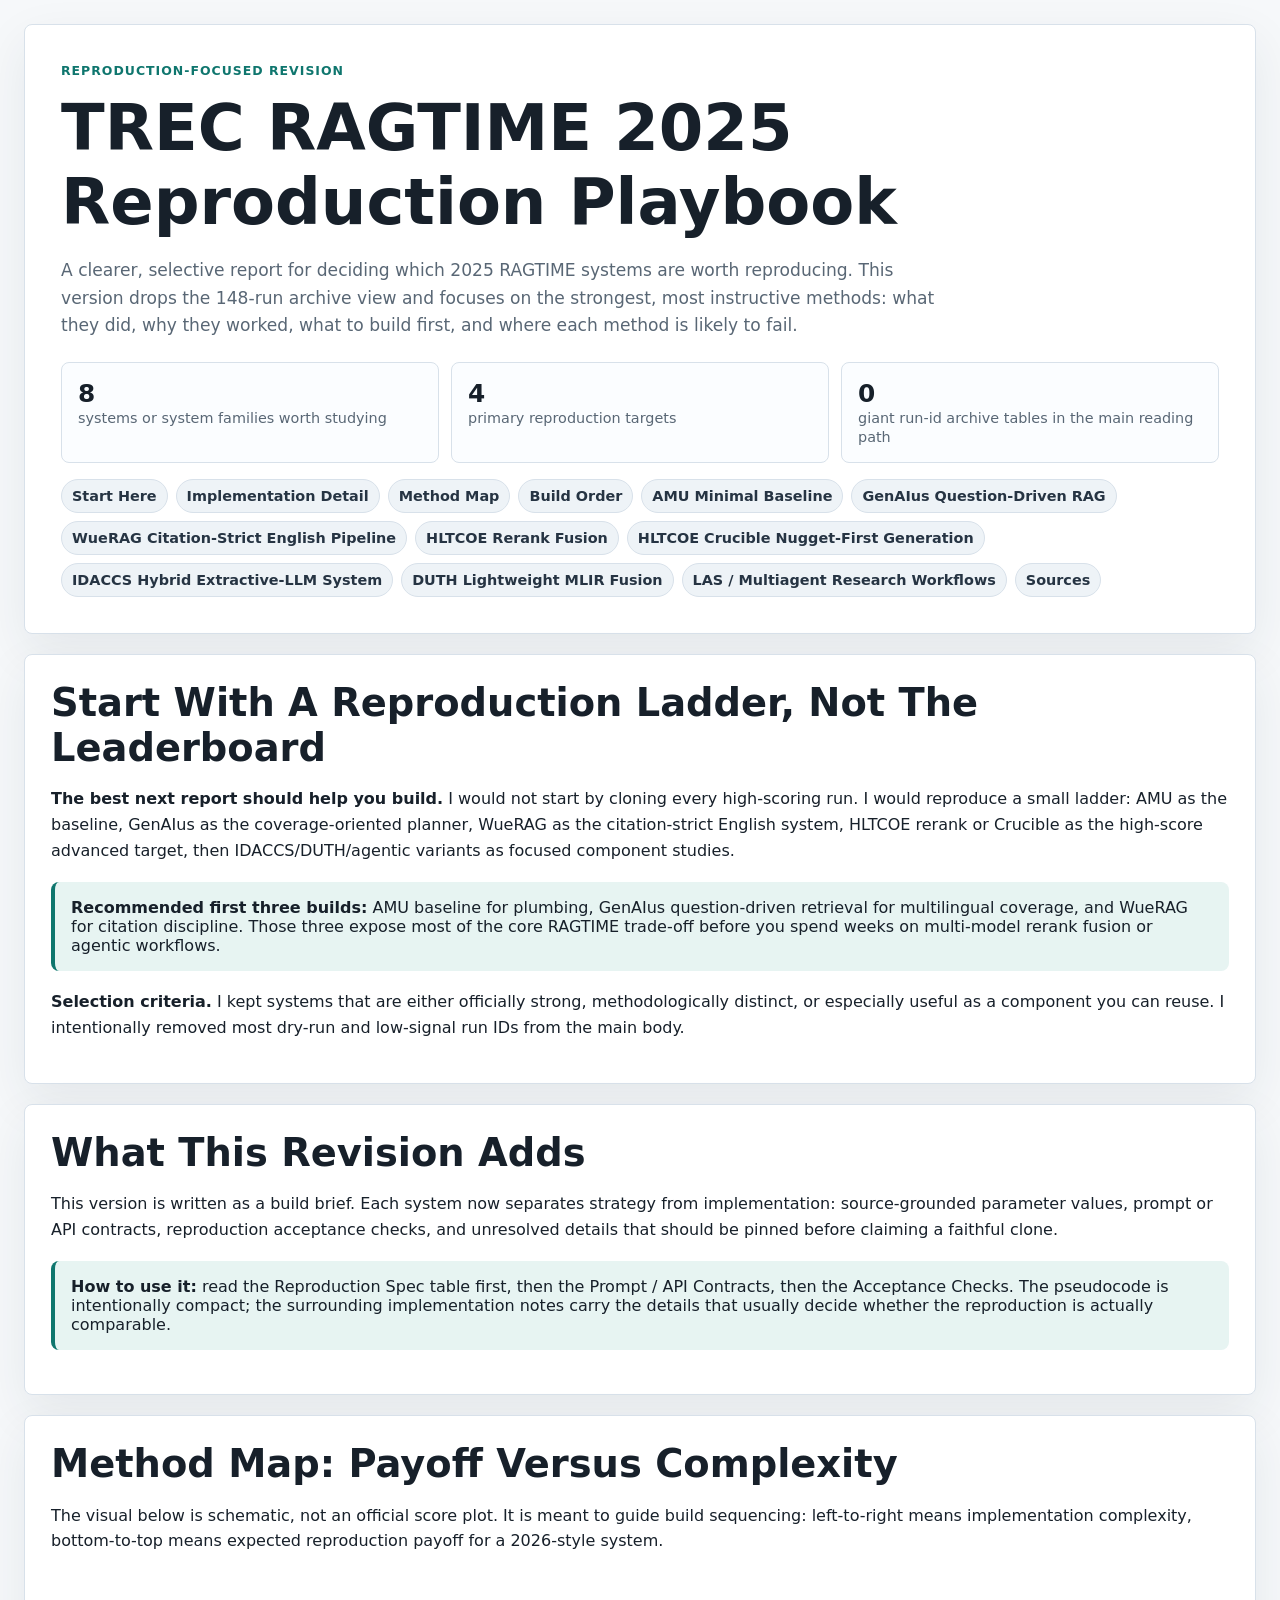
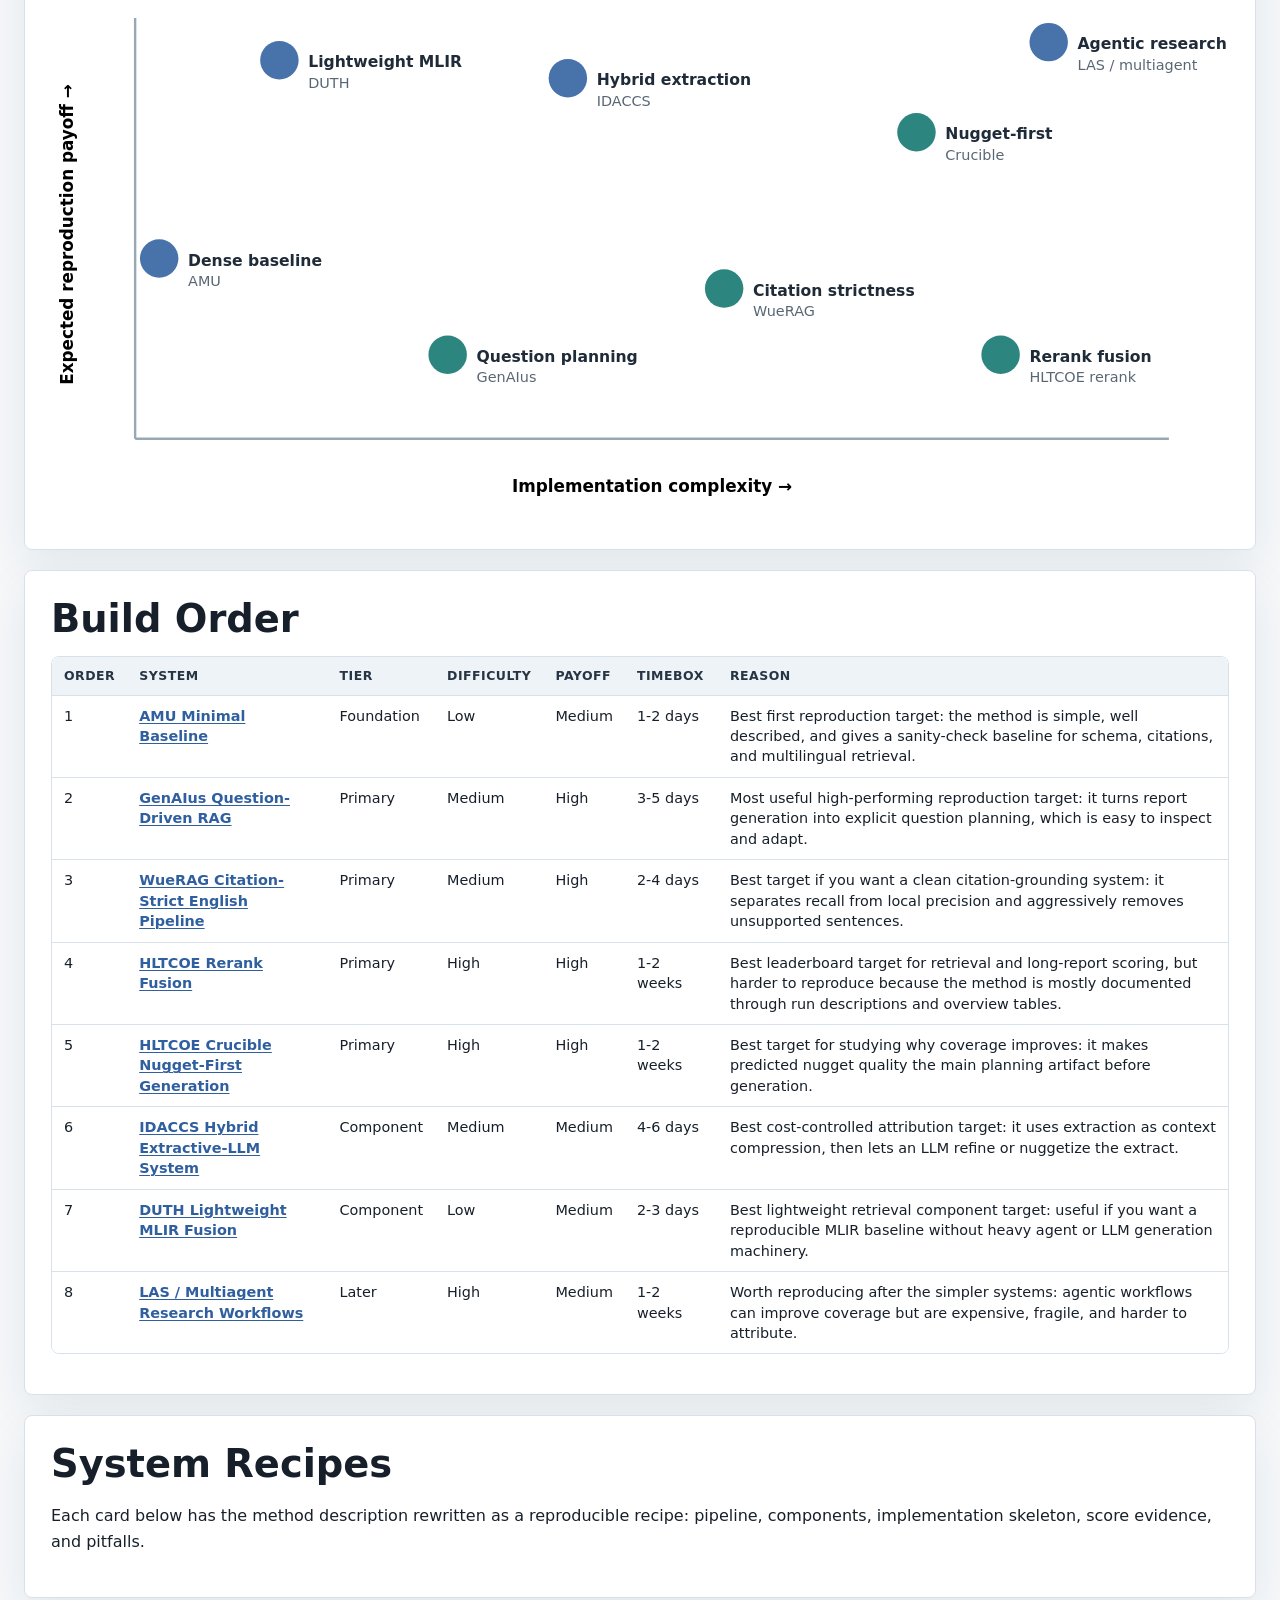
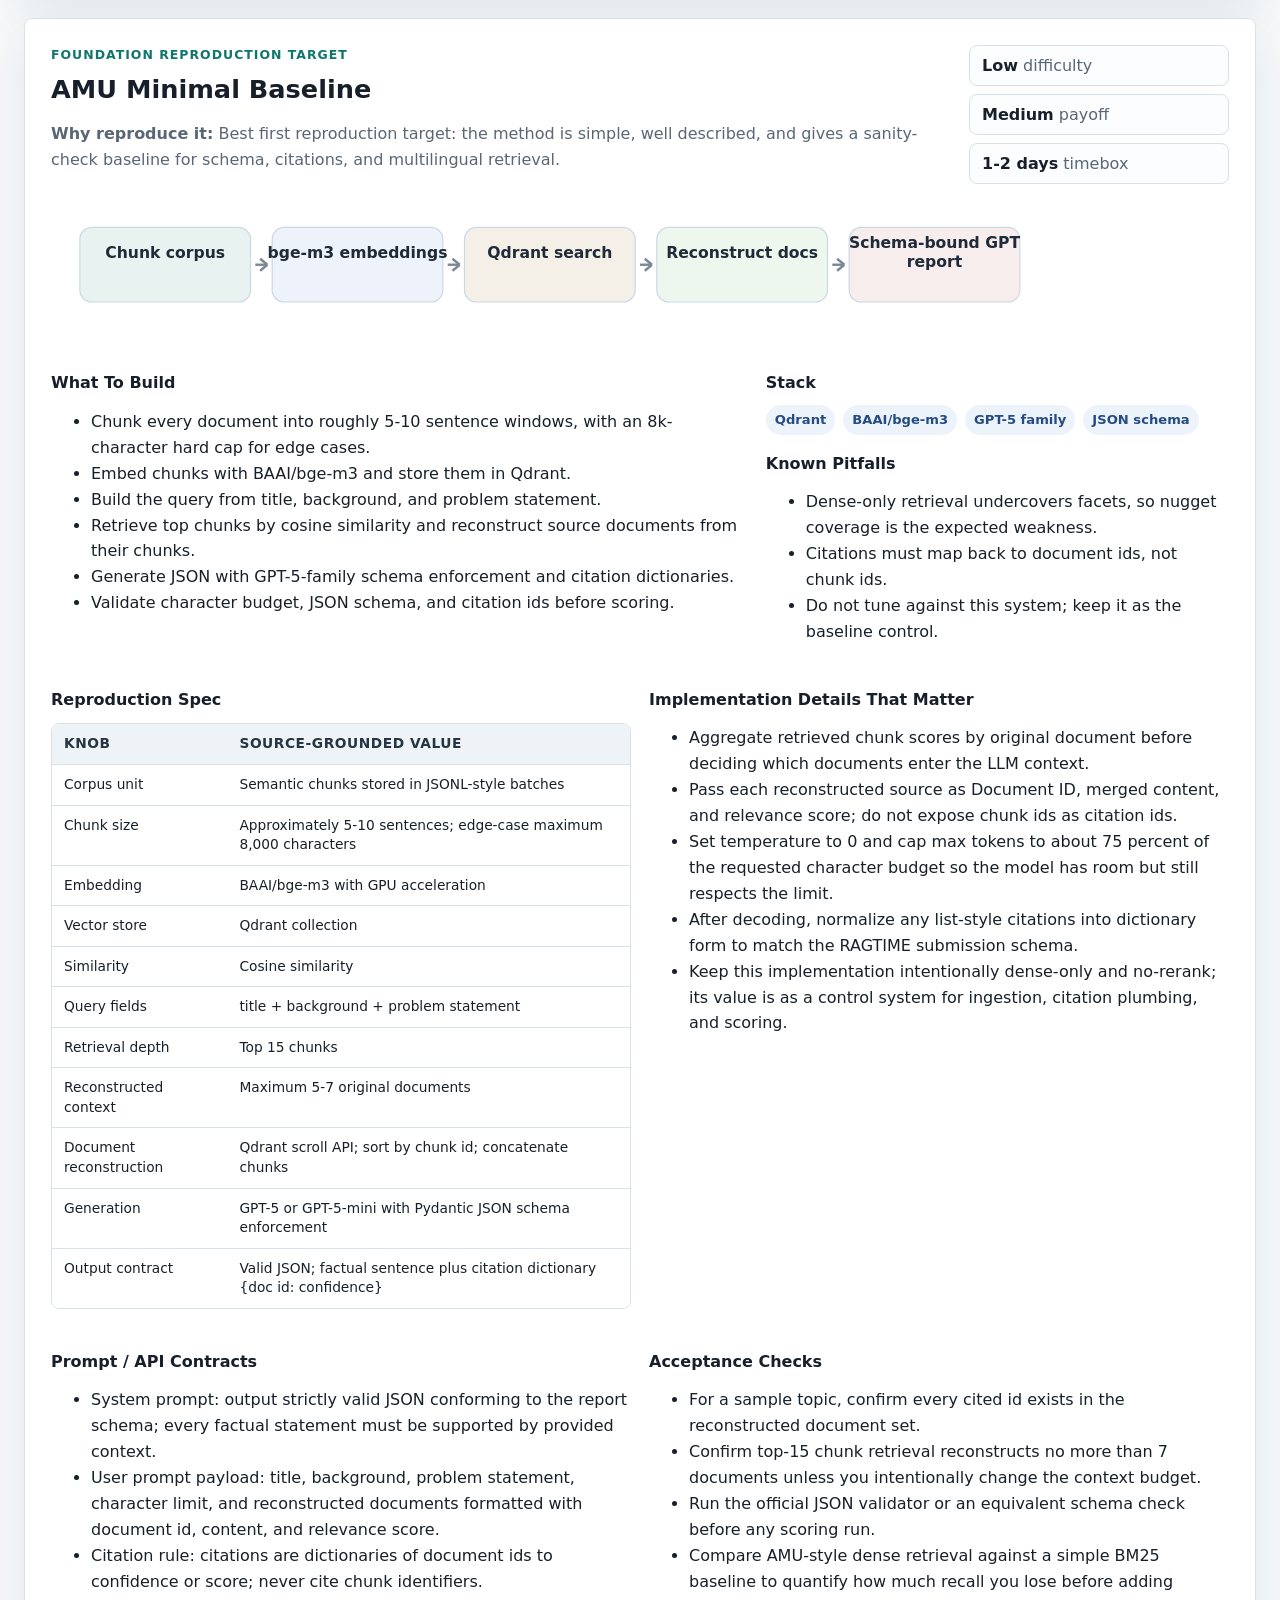
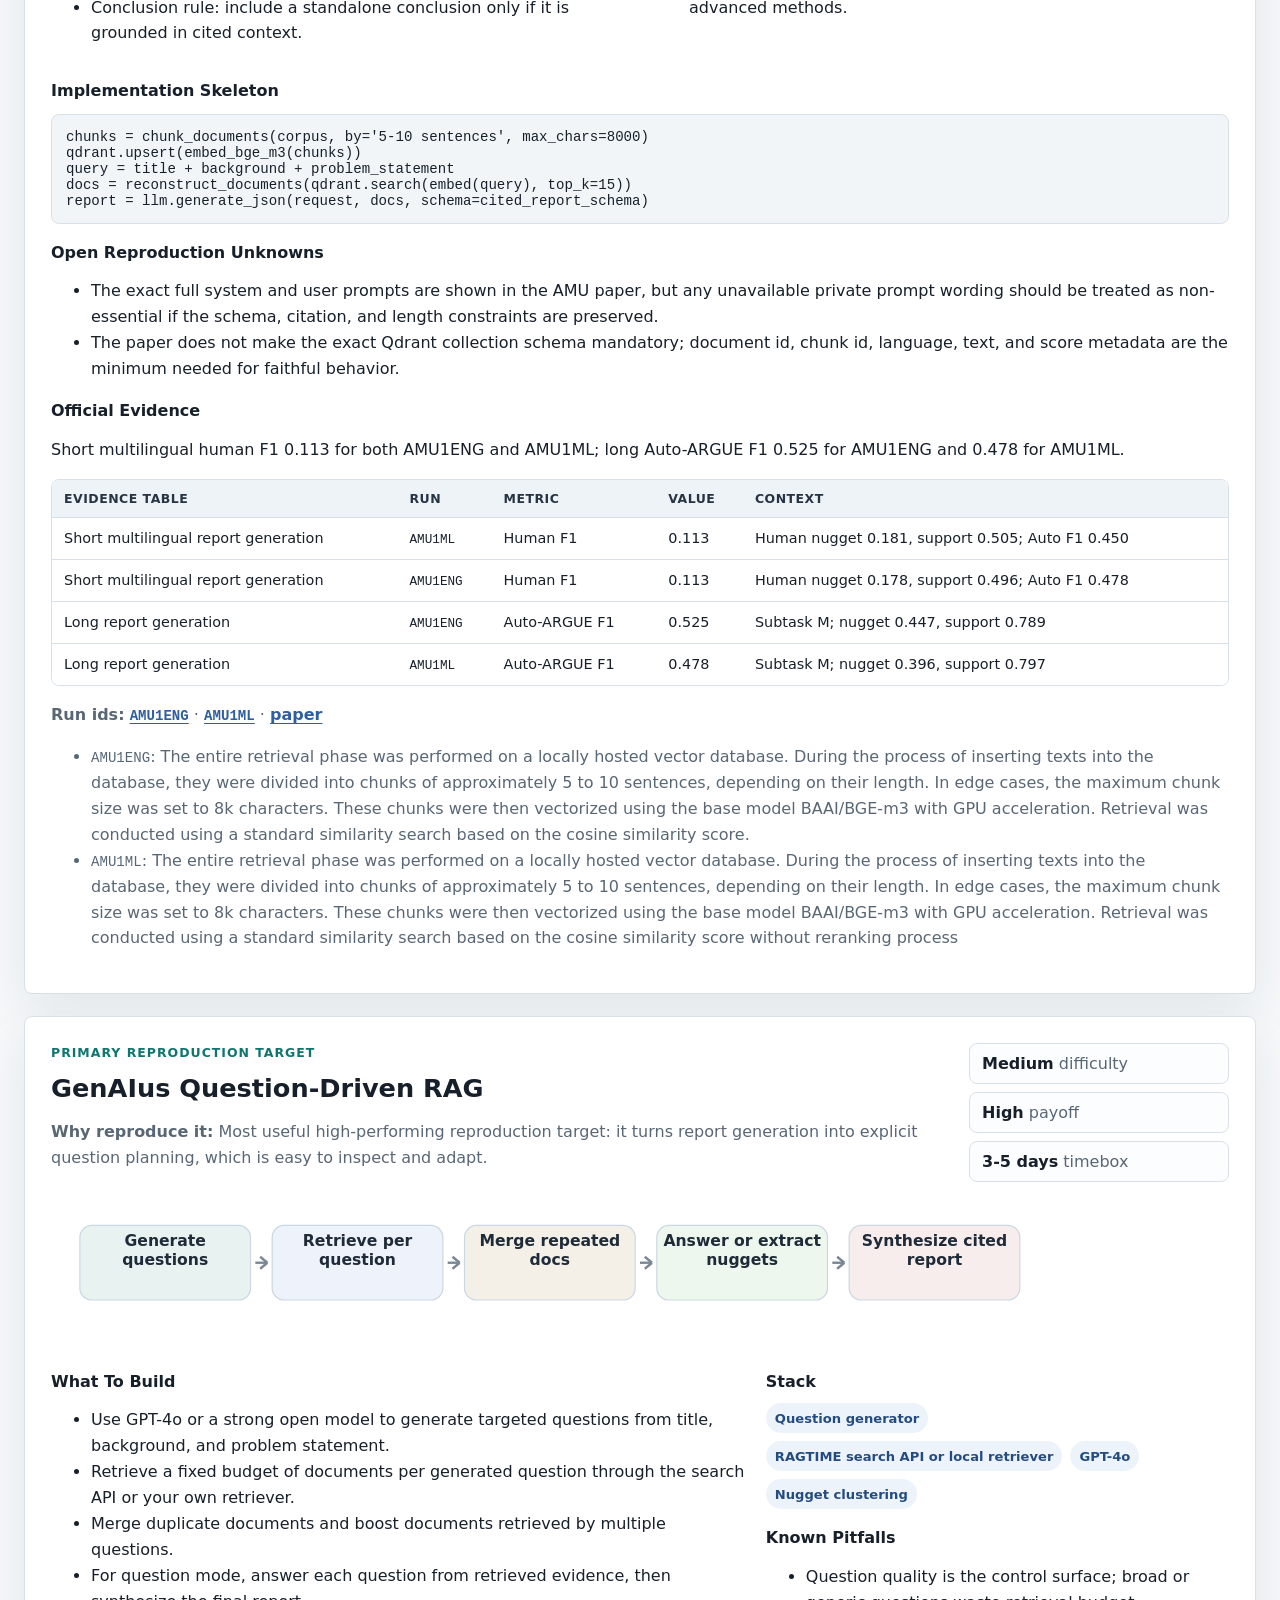
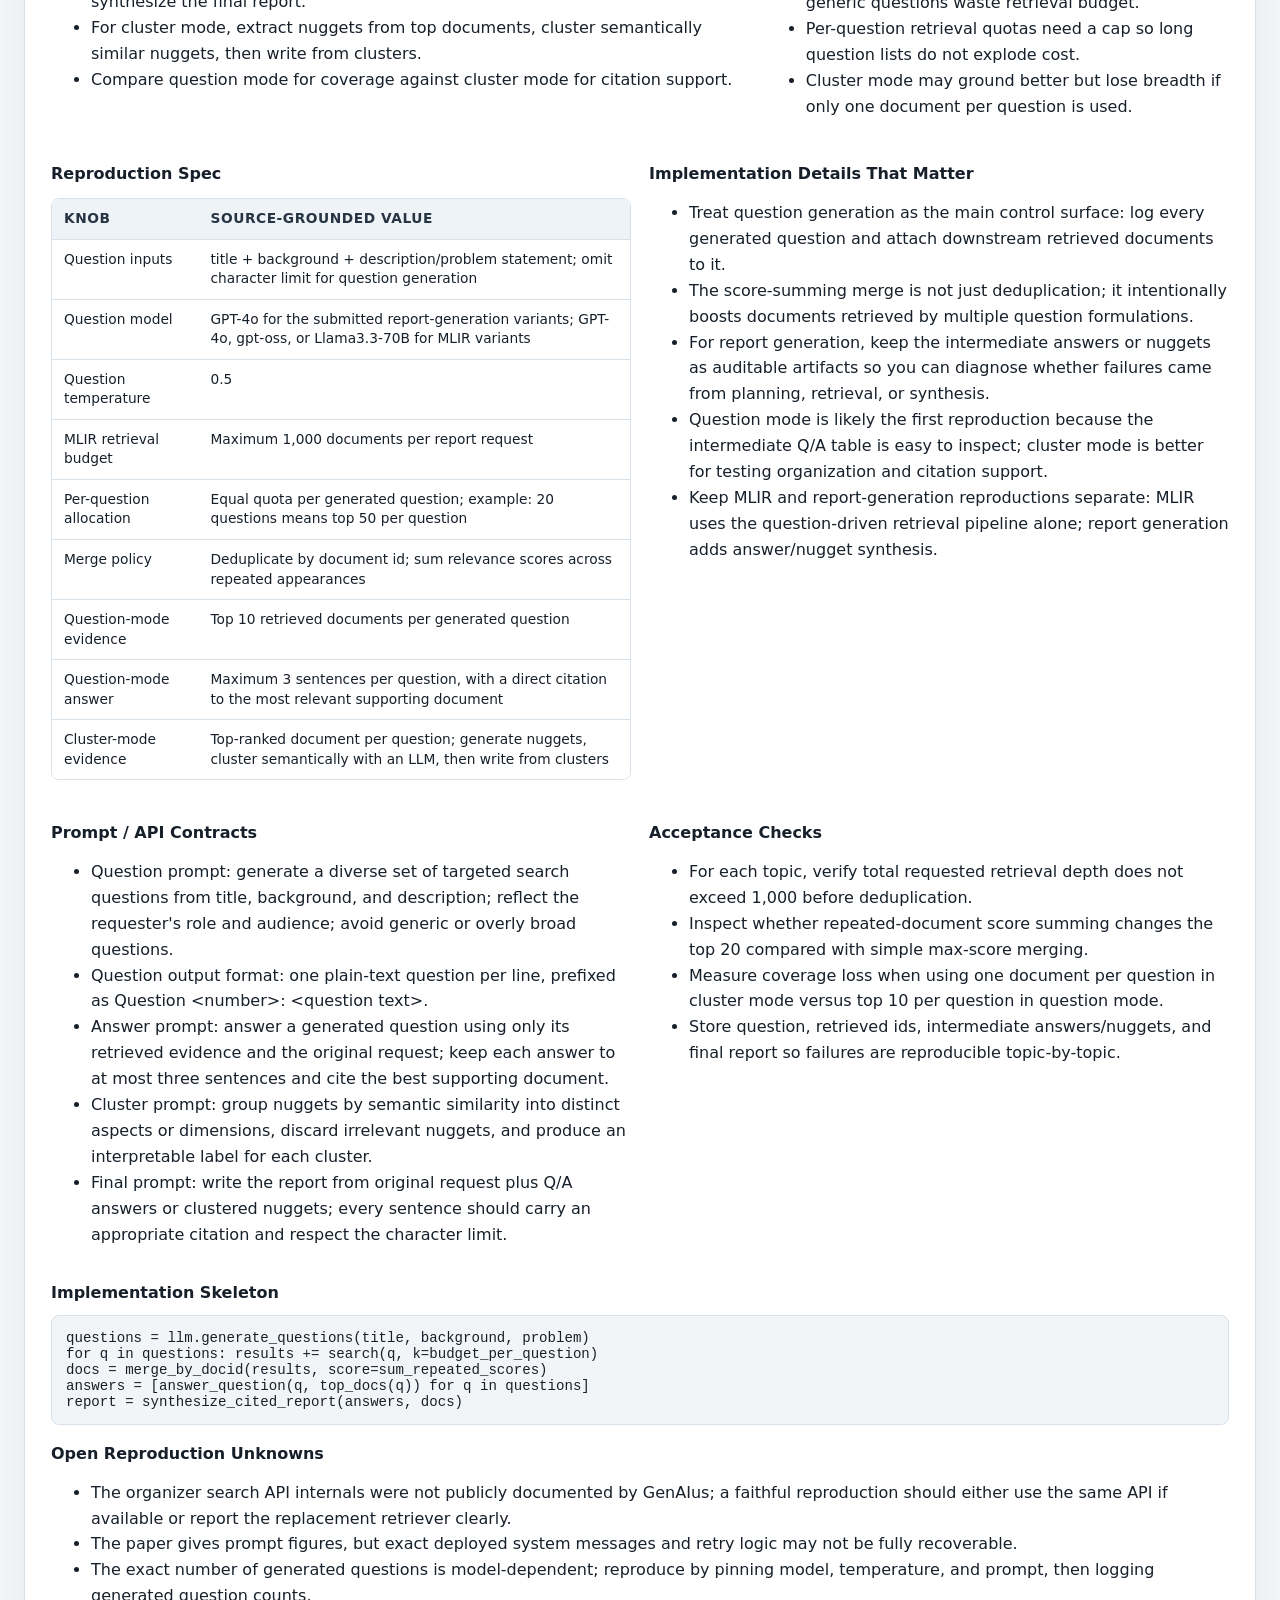
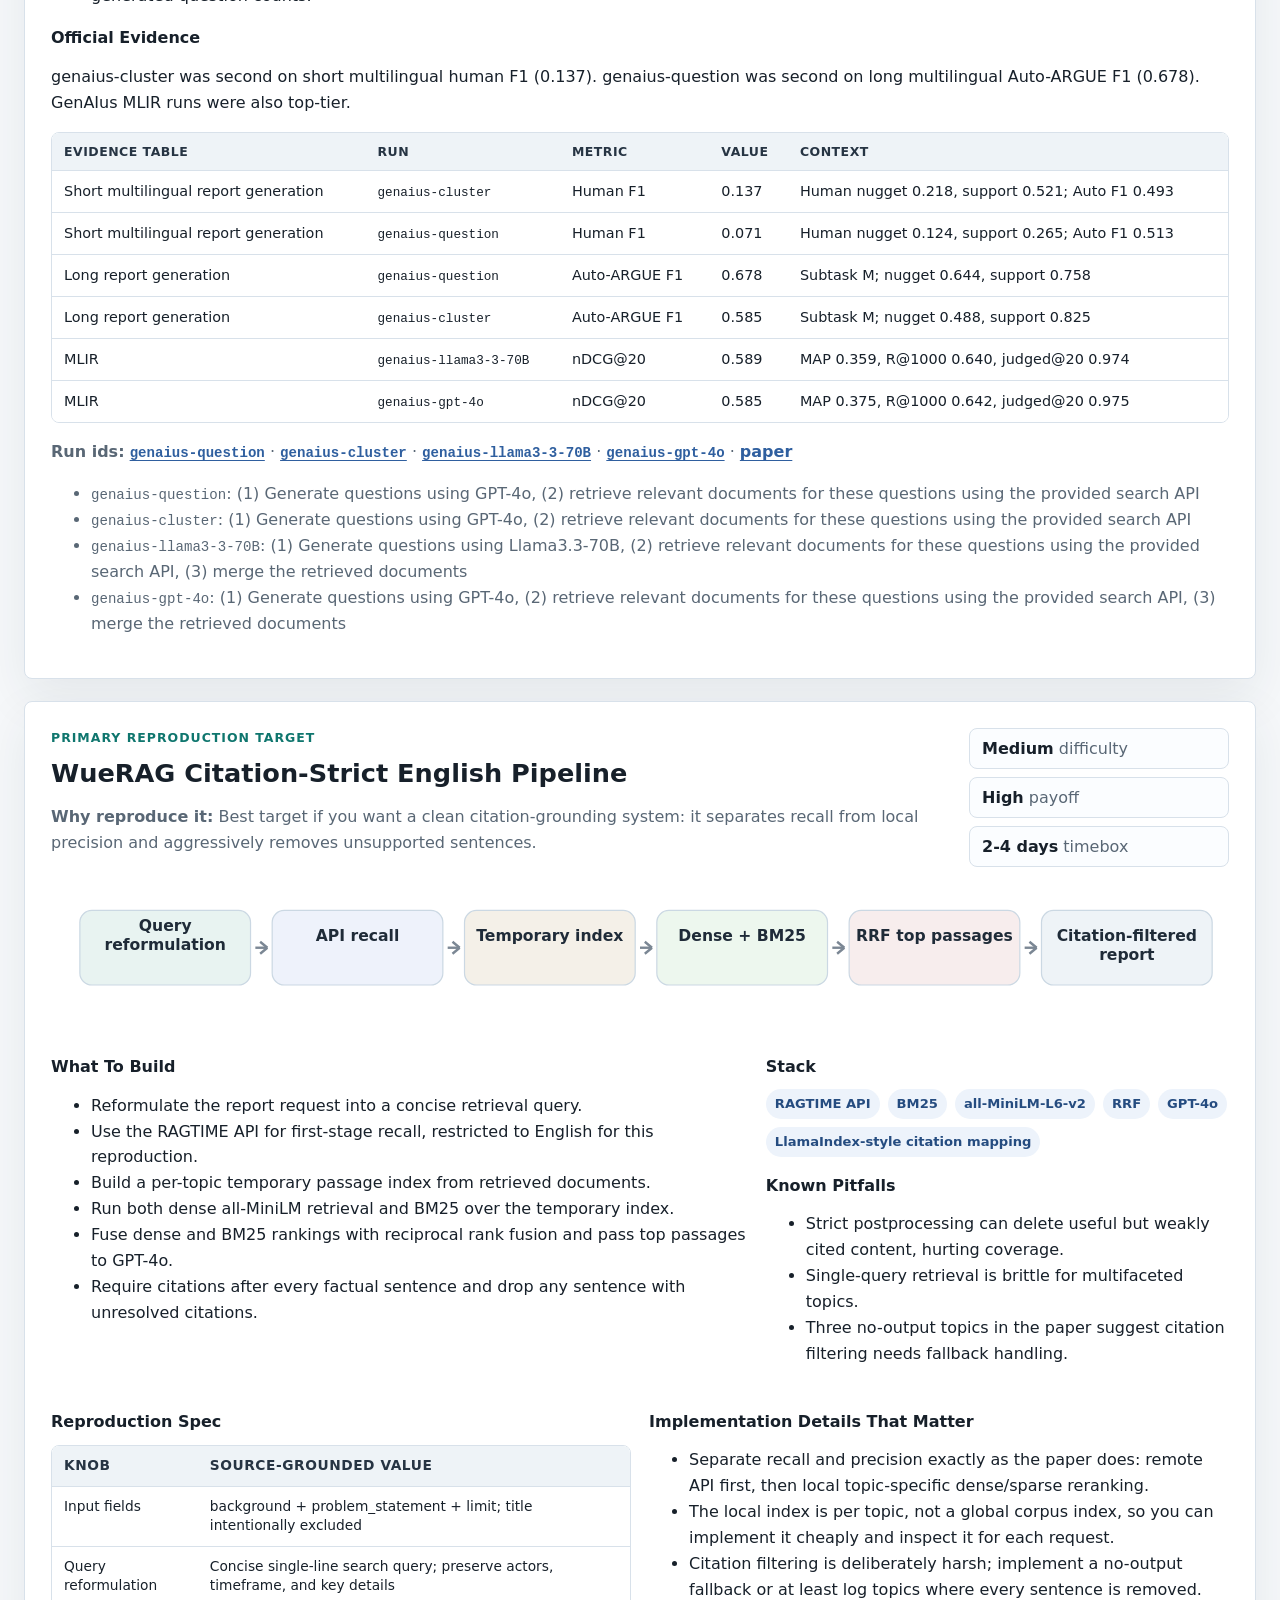
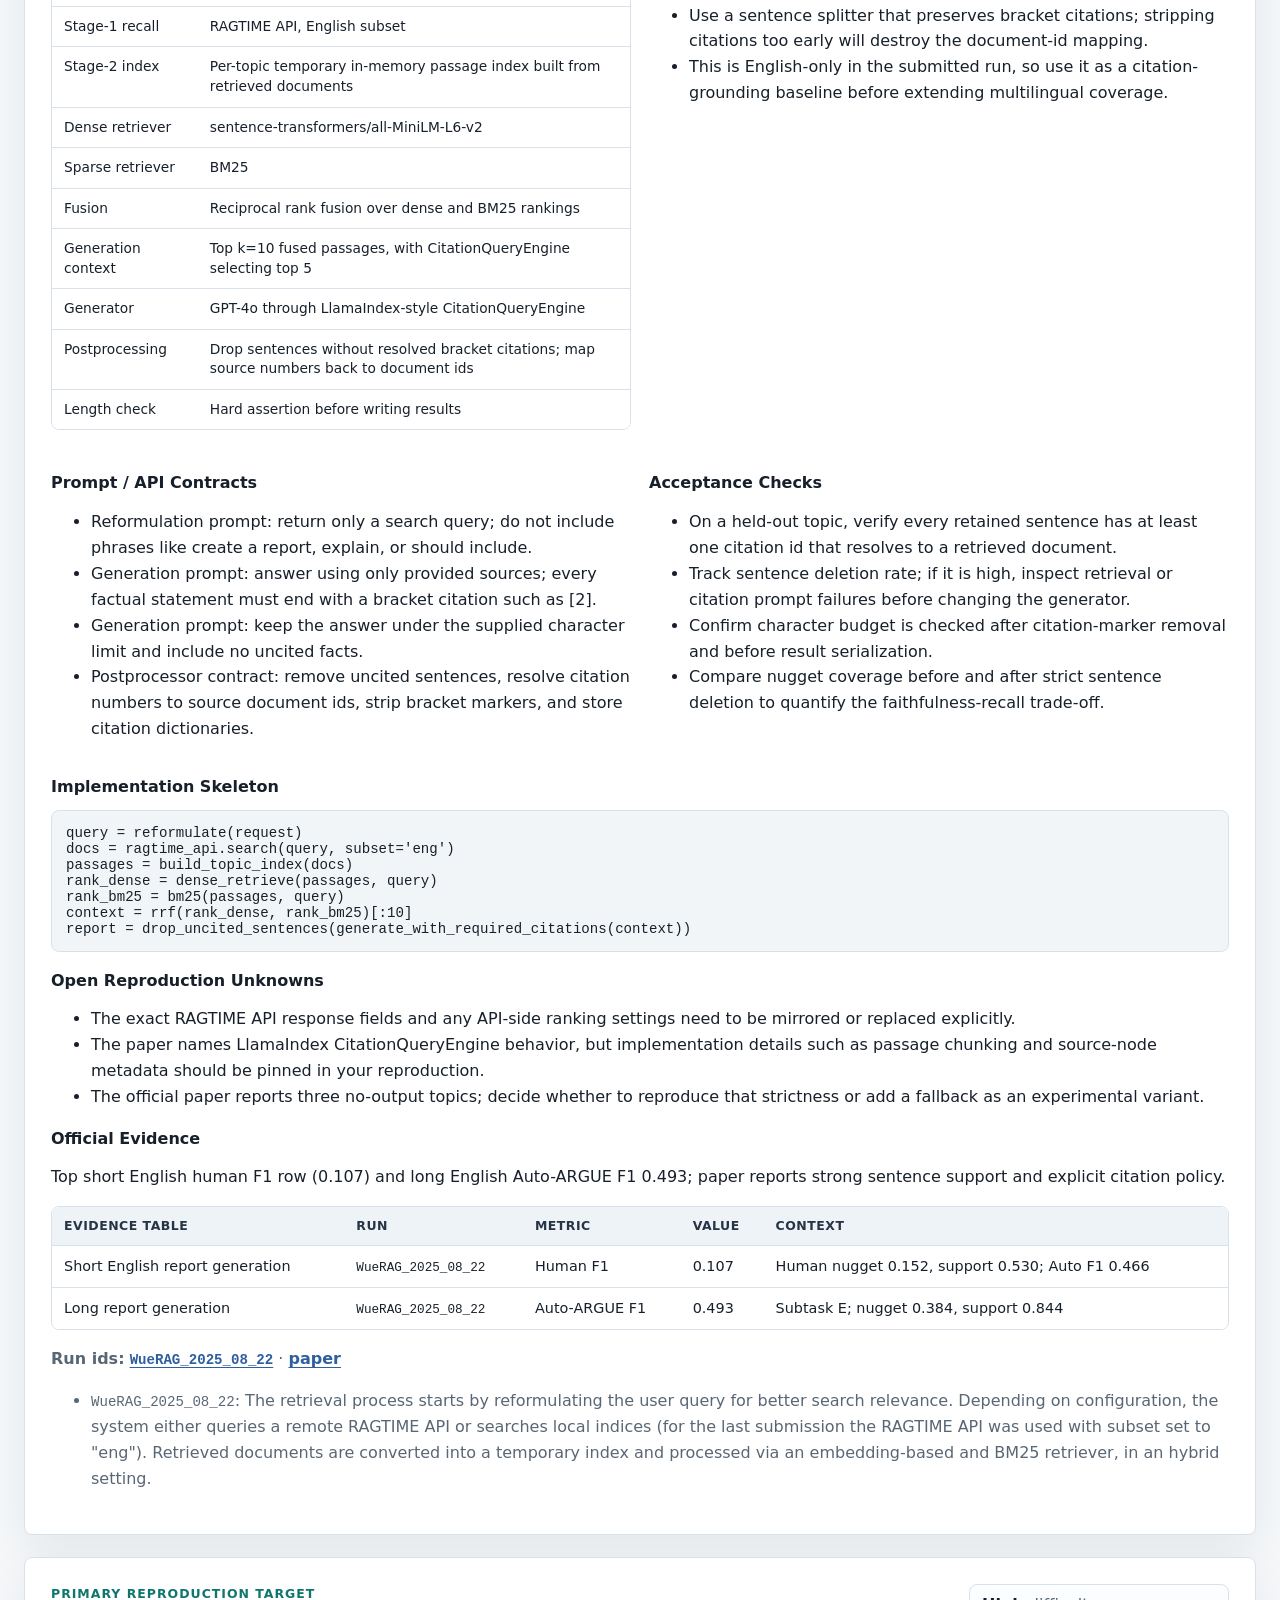
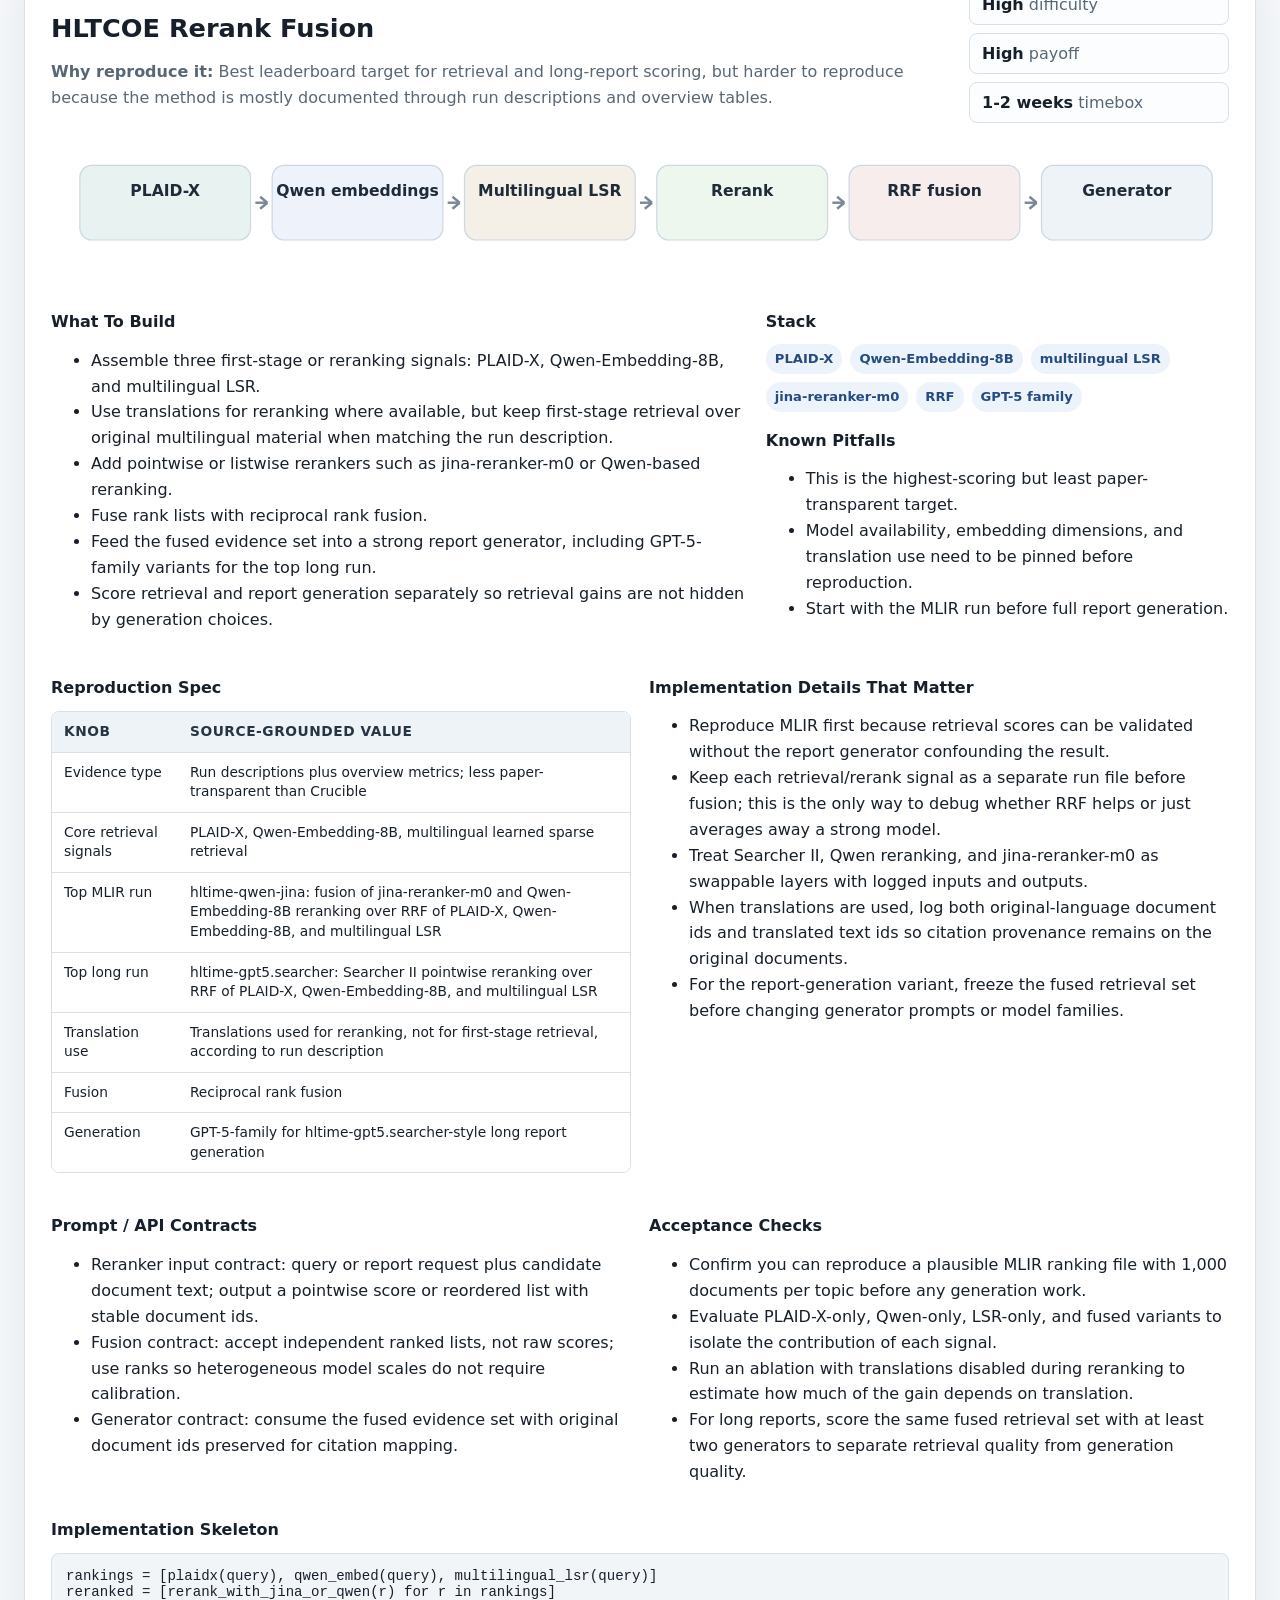
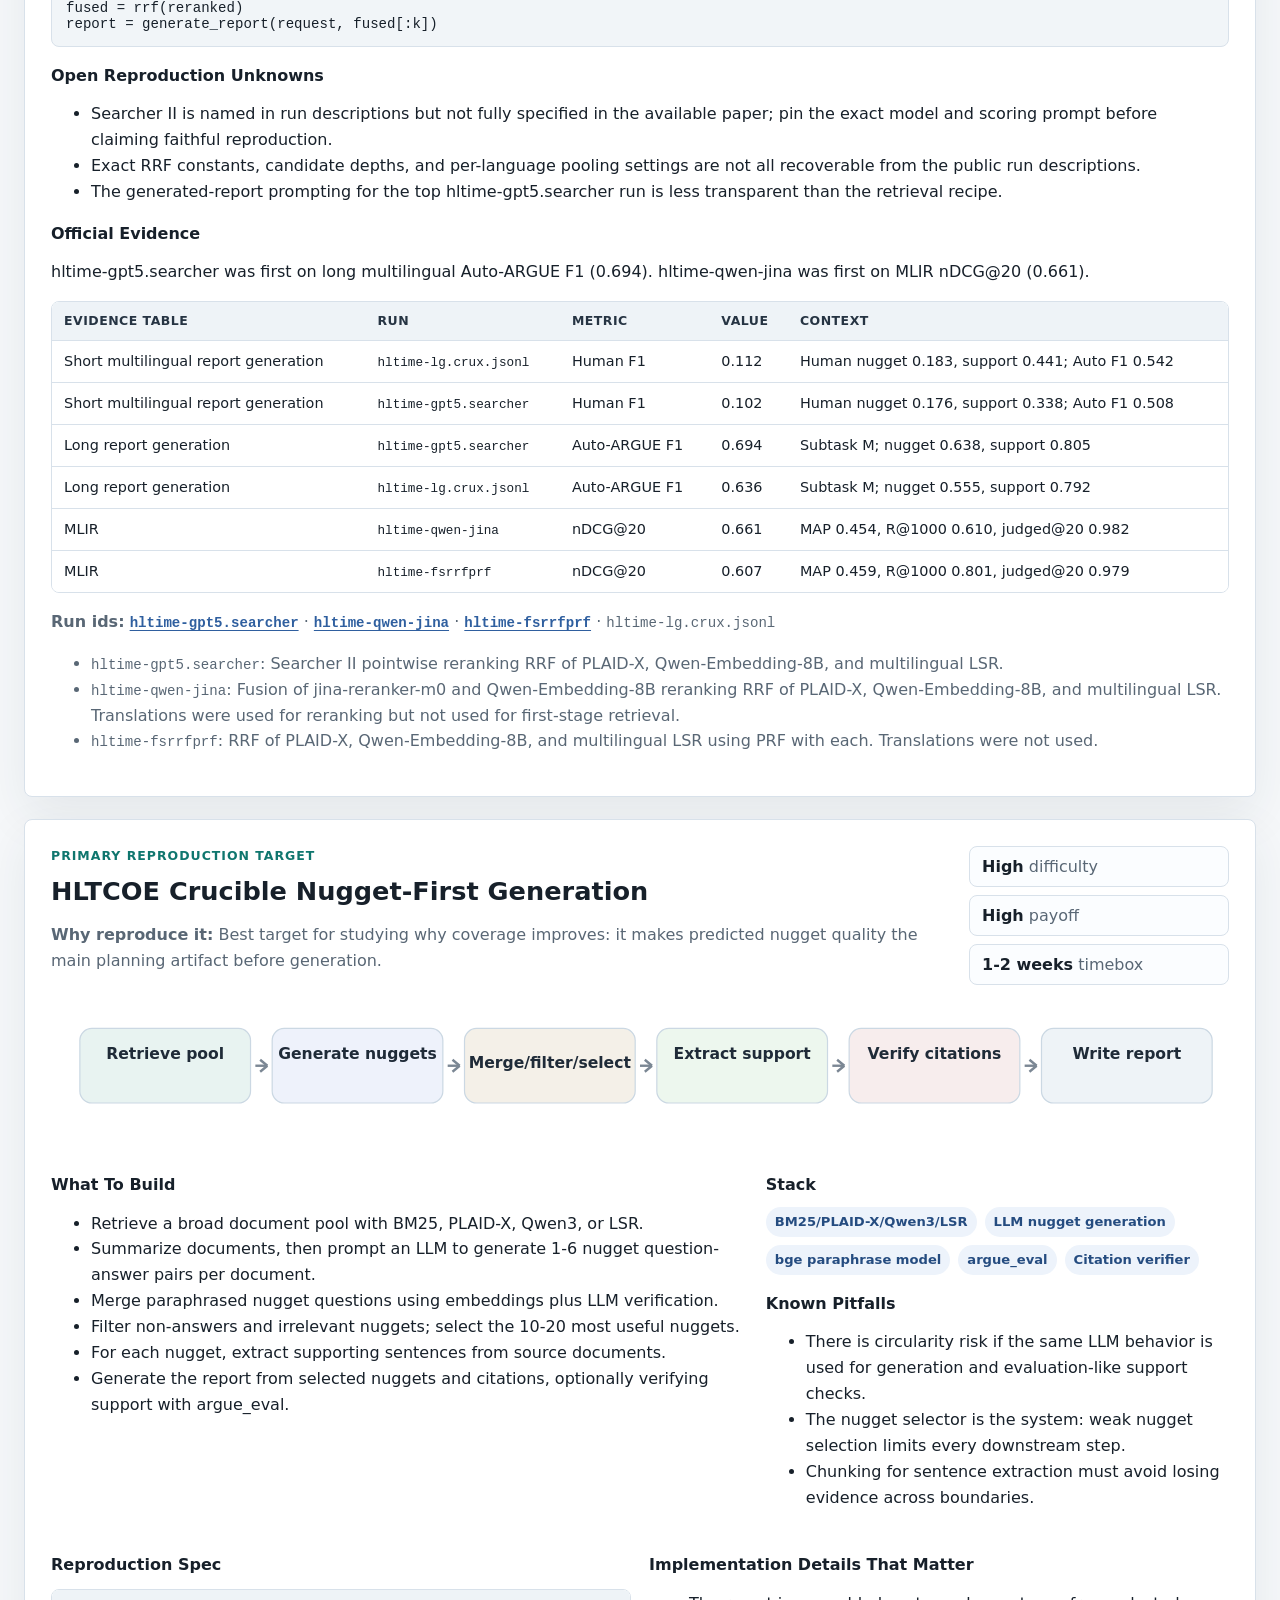
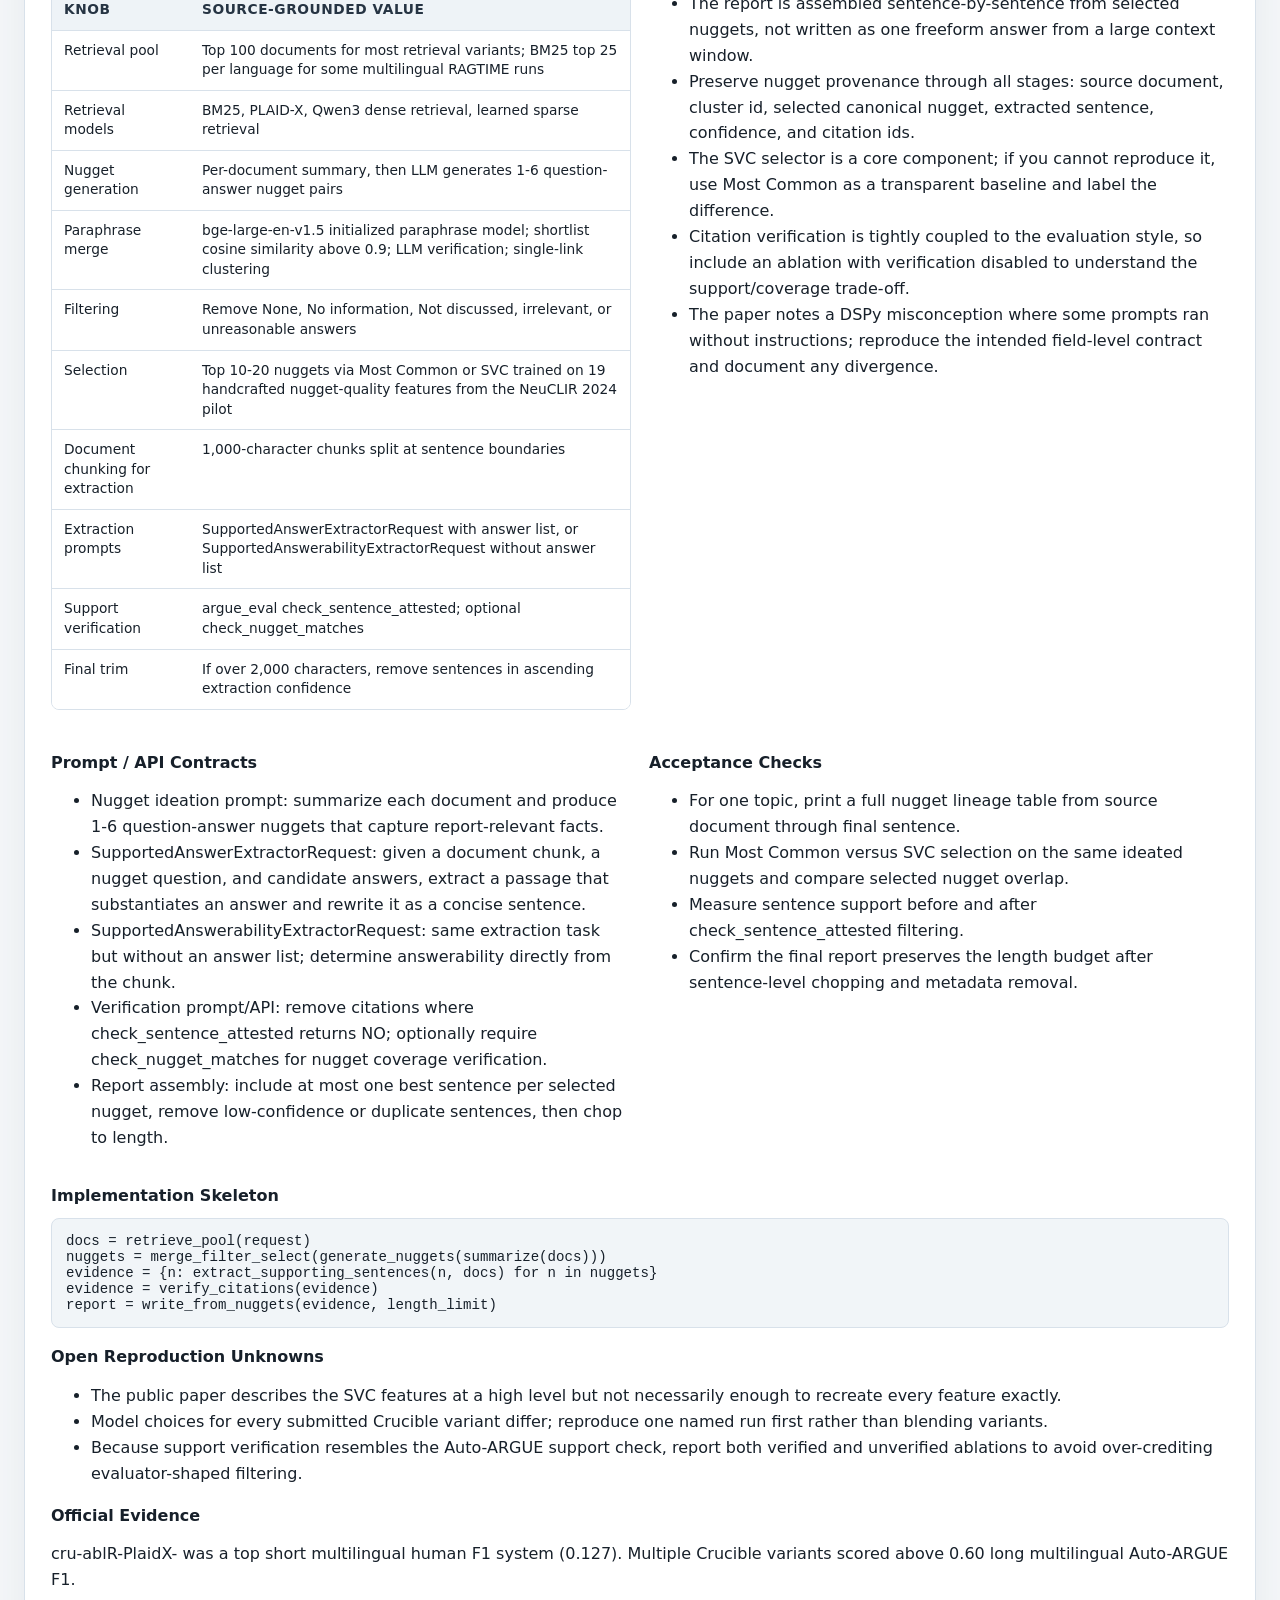
==== index.html @ c76f303d "Publish RAGTIME 2025 reproduction playbook" ====
<!doctype html>
<html lang="en">
<head>
  <meta charset="utf-8">
  <meta name="viewport" content="width=device-width, initial-scale=1">
  <title>TREC RAGTIME 2025 Reproduction Playbook</title>
  <style>
    :root {
      --bg: #f6f8fa;
      --paper: #ffffff;
      --ink: #17202a;
      --muted: #596775;
      --line: #d8e1ea;
      --teal: #0f766e;
      --blue: #2f5f9f;
      --amber: #95690f;
      --red: #9f3e43;
      --soft: #eef3f7;
      --soft-teal: #e7f4f2;
      --shadow: 0 18px 50px rgba(31, 45, 61, 0.08);
      font-family: Inter, ui-sans-serif, system-ui, -apple-system, BlinkMacSystemFont, "Segoe UI", sans-serif;
    }
    * { box-sizing: border-box; }
    html { scroll-behavior: smooth; }
    body { margin: 0; background: var(--bg); color: var(--ink); }
    a { color: var(--blue); font-weight: 800; text-decoration-thickness: 0.08em; text-underline-offset: 0.16em; }
    .layout { max-width: 1280px; margin: 0 auto; padding: 24px; }
    header, section, .candidate-card { border: 1px solid var(--line); border-radius: 8px; background: var(--paper); box-shadow: var(--shadow); }
    header { padding: 36px; margin-bottom: 20px; }
    .kicker { margin: 0 0 10px; color: var(--teal); font-size: 0.78rem; font-weight: 900; letter-spacing: 0.08em; text-transform: uppercase; }
    h1, h2, h3, h4 { margin: 0 0 12px; line-height: 1.16; letter-spacing: 0; }
    h1 { max-width: 940px; font-size: clamp(2.2rem, 5vw, 4.8rem); }
    h2 { font-size: clamp(1.55rem, 3vw, 2.45rem); }
    h3 { font-size: clamp(1.25rem, 2vw, 1.75rem); }
    h4 { margin-top: 20px; font-size: 1rem; }
    p, li { line-height: 1.62; }
    .lede { max-width: 900px; color: var(--muted); font-size: 1.07rem; }
    .hero-grid { display: grid; grid-template-columns: repeat(3, minmax(0, 1fr)); gap: 12px; margin-top: 22px; }
    .hero-card { padding: 16px; border: 1px solid var(--line); border-radius: 8px; background: #fbfdff; }
    .hero-card b { display: block; font-size: 1.55rem; }
    .hero-card span { color: var(--muted); font-size: 0.9rem; }
    section { padding: 26px; margin-bottom: 20px; }
    .toc { display: flex; flex-wrap: wrap; gap: 8px; margin-top: 16px; }
    .toc a { display: inline-flex; min-height: 34px; align-items: center; padding: 7px 10px; border: 1px solid var(--line); border-radius: 999px; background: var(--soft); color: #263443; text-decoration: none; font-size: 0.9rem; }
    .callout { margin: 18px 0; padding: 16px; border-left: 4px solid var(--teal); border-radius: 8px; background: var(--soft-teal); }
    .map-svg, .pipeline-svg { width: 100%; height: auto; display: block; }
    .candidate-card { padding: 26px; margin-bottom: 22px; scroll-margin-top: 16px; }
    .candidate-head { display: grid; grid-template-columns: minmax(0, 1fr) 260px; gap: 18px; align-items: start; }
    .why { color: var(--muted); }
    .score-badges { display: grid; gap: 8px; }
    .score-badges span { padding: 10px 12px; border: 1px solid var(--line); border-radius: 8px; background: #fbfdff; color: var(--muted); }
    .score-badges b { color: var(--ink); }
    .card-grid { display: grid; grid-template-columns: minmax(0, 1.2fr) minmax(280px, 0.8fr); gap: 20px; margin-top: 12px; }
    .detail-grid { display: grid; grid-template-columns: repeat(2, minmax(0, 1fr)); gap: 18px; margin-top: 10px; }
    .subsection { min-width: 0; }
    .pill-list { display: flex; flex-wrap: wrap; gap: 8px; }
    .pill { display: inline-flex; align-items: center; min-height: 30px; padding: 5px 9px; border-radius: 999px; background: #edf3fb; color: #254c80; font-weight: 800; font-size: 0.82rem; }
    pre { overflow-x: auto; padding: 14px; border: 1px solid var(--line); border-radius: 8px; background: #f1f5f8; }
    code { font-family: "JetBrains Mono", ui-monospace, SFMono-Regular, Menlo, Consolas, monospace; font-size: 0.88em; overflow-wrap: anywhere; }
    .table-wrap { overflow-x: auto; border: 1px solid var(--line); border-radius: 8px; margin: 14px 0; }
    table { width: 100%; min-width: 760px; border-collapse: collapse; background: #fff; }
    th, td { padding: 10px 12px; border-bottom: 1px solid var(--line); text-align: left; vertical-align: top; font-size: 0.9rem; line-height: 1.42; }
    th { background: #eef3f7; color: #263443; font-size: 0.78rem; letter-spacing: 0.04em; text-transform: uppercase; }
    tr:last-child td { border-bottom: 0; }
    .small table { min-width: 700px; }
    .compact table { min-width: 520px; }
    .compact th, .compact td { font-size: 0.86rem; }
    .muted { color: var(--muted); }
    .run-desc { color: var(--muted); }
    .source-grid { display: grid; grid-template-columns: repeat(2, minmax(0, 1fr)); gap: 10px; }
    .source-grid a { display: block; padding: 12px; border: 1px solid var(--line); border-radius: 8px; background: #fbfdff; }
    @media (max-width: 860px) {
      .layout { padding: 14px; }
      header, section, .candidate-card { padding: 20px; }
      .hero-grid, .candidate-head, .card-grid, .detail-grid, .source-grid { grid-template-columns: 1fr; }
      table { min-width: 680px; }
    }
  </style>
</head>
<body>
  <div class="layout">
    <header>
      <p class="kicker">Reproduction-focused revision</p>
      <h1>TREC RAGTIME 2025 Reproduction Playbook</h1>
      <p class="lede">A clearer, selective report for deciding which 2025 RAGTIME systems are worth reproducing. This version drops the 148-run archive view and focuses on the strongest, most instructive methods: what they did, why they worked, what to build first, and where each method is likely to fail.</p>
      <div class="hero-grid">
        <div class="hero-card"><b>8</b><span>systems or system families worth studying</span></div>
        <div class="hero-card"><b>4</b><span>primary reproduction targets</span></div>
        <div class="hero-card"><b>0</b><span>giant run-id archive tables in the main reading path</span></div>
      </div>
      <nav class="toc">
        <a href="#start">Start Here</a>
        <a href="#implementation-depth">Implementation Detail</a>
        <a href="#map">Method Map</a>
        <a href="#order">Build Order</a>
        <a href="#amu">AMU Minimal Baseline</a><a href="#genaius">GenAIus Question-Driven RAG</a><a href="#wuerag">WueRAG Citation-Strict English Pipeline</a><a href="#hltcoe-rerank">HLTCOE Rerank Fusion</a><a href="#crucible">HLTCOE Crucible Nugget-First Generation</a><a href="#idaccs">IDACCS Hybrid Extractive-LLM System</a><a href="#duth">DUTH Lightweight MLIR Fusion</a><a href="#agentic">LAS / Multiagent Research Workflows</a>
        <a href="#sources">Sources</a>
      </nav>
    </header>

    <section id="start">
      <h2>Start With A Reproduction Ladder, Not The Leaderboard</h2>
      <p><strong>The best next report should help you build.</strong> I would not start by cloning every high-scoring run. I would reproduce a small ladder: AMU as the baseline, GenAIus as the coverage-oriented planner, WueRAG as the citation-strict English system, HLTCOE rerank or Crucible as the high-score advanced target, then IDACCS/DUTH/agentic variants as focused component studies.</p>
      <div class="callout"><strong>Recommended first three builds:</strong> AMU baseline for plumbing, GenAIus question-driven retrieval for multilingual coverage, and WueRAG for citation discipline. Those three expose most of the core RAGTIME trade-off before you spend weeks on multi-model rerank fusion or agentic workflows.</div>
      <p><strong>Selection criteria.</strong> I kept systems that are either officially strong, methodologically distinct, or especially useful as a component you can reuse. I intentionally removed most dry-run and low-signal run IDs from the main body.</p>
    </section>

    <section id="implementation-depth">
      <h2>What This Revision Adds</h2>
      <p>This version is written as a build brief. Each system now separates strategy from implementation: source-grounded parameter values, prompt or API contracts, reproduction acceptance checks, and unresolved details that should be pinned before claiming a faithful clone.</p>
      <div class="callout"><strong>How to use it:</strong> read the Reproduction Spec table first, then the Prompt / API Contracts, then the Acceptance Checks. The pseudocode is intentionally compact; the surrounding implementation notes carry the details that usually decide whether the reproduction is actually comparable.</div>
    </section>

    <section id="map">
      <h2>Method Map: Payoff Versus Complexity</h2>
      <p>The visual below is schematic, not an official score plot. It is meant to guide build sequencing: left-to-right means implementation complexity, bottom-to-top means expected reproduction payoff for a 2026-style system.</p>
      <svg class="map-svg" viewBox="0 0 980 460" role="img" aria-label="Map of reproduction candidates by complexity and expected payoff"><line x1="70" y1="390" x2="930" y2="390" stroke="#9aa8b5" stroke-width="2"/><line x1="70" y1="390" x2="70" y2="40" stroke="#9aa8b5" stroke-width="2"/><text x="500" y="434" text-anchor="middle" font-size="14" font-weight="800">Implementation complexity →</text><text x="18" y="220" transform="rotate(-90 18 220)" text-anchor="middle" font-size="14" font-weight="800">Expected reproduction payoff →</text><circle cx="90" cy="240" r="16" fill="#2f5f9f" opacity="0.88"/><text x="114" y="246" font-size="13" font-weight="800" fill="#1f2b38">Dense baseline</text><text x="114" y="263" font-size="12" fill="#596775">AMU</text><circle cx="330" cy="320" r="16" fill="#0f766e" opacity="0.88"/><text x="354" y="326" font-size="13" font-weight="800" fill="#1f2b38">Question planning</text><text x="354" y="343" font-size="12" fill="#596775">GenAIus</text><circle cx="560" cy="265" r="16" fill="#0f766e" opacity="0.88"/><text x="584" y="271" font-size="13" font-weight="800" fill="#1f2b38">Citation strictness</text><text x="584" y="288" font-size="12" fill="#596775">WueRAG</text><circle cx="790" cy="320" r="16" fill="#0f766e" opacity="0.88"/><text x="814" y="326" font-size="13" font-weight="800" fill="#1f2b38">Rerank fusion</text><text x="814" y="343" font-size="12" fill="#596775">HLTCOE rerank</text><circle cx="720" cy="135" r="16" fill="#0f766e" opacity="0.88"/><text x="744" y="141" font-size="13" font-weight="800" fill="#1f2b38">Nugget-first</text><text x="744" y="158" font-size="12" fill="#596775">Crucible</text><circle cx="430" cy="90" r="16" fill="#2f5f9f" opacity="0.88"/><text x="454" y="96" font-size="13" font-weight="800" fill="#1f2b38">Hybrid extraction</text><text x="454" y="113" font-size="12" fill="#596775">IDACCS</text><circle cx="190" cy="75" r="16" fill="#2f5f9f" opacity="0.88"/><text x="214" y="81" font-size="13" font-weight="800" fill="#1f2b38">Lightweight MLIR</text><text x="214" y="98" font-size="12" fill="#596775">DUTH</text><circle cx="830" cy="60" r="16" fill="#2f5f9f" opacity="0.88"/><text x="854" y="66" font-size="13" font-weight="800" fill="#1f2b38">Agentic research</text><text x="854" y="83" font-size="12" fill="#596775">LAS / multiagent</text></svg>
    </section>

    <section id="order">
      <h2>Build Order</h2>
      <div class="table-wrap"><table><thead><tr><th>Order</th><th>System</th><th>Tier</th><th>Difficulty</th><th>Payoff</th><th>Timebox</th><th>Reason</th></tr></thead><tbody><tr><td>1</td><td><a href="#amu">AMU Minimal Baseline</a></td><td>Foundation</td><td>Low</td><td>Medium</td><td>1-2 days</td><td>Best first reproduction target: the method is simple, well described, and gives a sanity-check baseline for schema, citations, and multilingual retrieval.</td></tr><tr><td>2</td><td><a href="#genaius">GenAIus Question-Driven RAG</a></td><td>Primary</td><td>Medium</td><td>High</td><td>3-5 days</td><td>Most useful high-performing reproduction target: it turns report generation into explicit question planning, which is easy to inspect and adapt.</td></tr><tr><td>3</td><td><a href="#wuerag">WueRAG Citation-Strict English Pipeline</a></td><td>Primary</td><td>Medium</td><td>High</td><td>2-4 days</td><td>Best target if you want a clean citation-grounding system: it separates recall from local precision and aggressively removes unsupported sentences.</td></tr><tr><td>4</td><td><a href="#hltcoe-rerank">HLTCOE Rerank Fusion</a></td><td>Primary</td><td>High</td><td>High</td><td>1-2 weeks</td><td>Best leaderboard target for retrieval and long-report scoring, but harder to reproduce because the method is mostly documented through run descriptions and overview tables.</td></tr><tr><td>5</td><td><a href="#crucible">HLTCOE Crucible Nugget-First Generation</a></td><td>Primary</td><td>High</td><td>High</td><td>1-2 weeks</td><td>Best target for studying why coverage improves: it makes predicted nugget quality the main planning artifact before generation.</td></tr><tr><td>6</td><td><a href="#idaccs">IDACCS Hybrid Extractive-LLM System</a></td><td>Component</td><td>Medium</td><td>Medium</td><td>4-6 days</td><td>Best cost-controlled attribution target: it uses extraction as context compression, then lets an LLM refine or nuggetize the extract.</td></tr><tr><td>7</td><td><a href="#duth">DUTH Lightweight MLIR Fusion</a></td><td>Component</td><td>Low</td><td>Medium</td><td>2-3 days</td><td>Best lightweight retrieval component target: useful if you want a reproducible MLIR baseline without heavy agent or LLM generation machinery.</td></tr><tr><td>8</td><td><a href="#agentic">LAS / Multiagent Research Workflows</a></td><td>Later</td><td>High</td><td>Medium</td><td>1-2 weeks</td><td>Worth reproducing after the simpler systems: agentic workflows can improve coverage but are expensive, fragile, and harder to attribute.</td></tr></tbody></table></div>
    </section>

    <section>
      <h2>System Recipes</h2>
      <p>Each card below has the method description rewritten as a reproducible recipe: pipeline, components, implementation skeleton, score evidence, and pitfalls.</p>
    </section>

    
    <article class="candidate-card" id="amu">
      <div class="candidate-head">
        <div>
          <p class="kicker">Foundation reproduction target</p>
          <h3>AMU Minimal Baseline</h3>
          <p class="why"><strong>Why reproduce it:</strong> Best first reproduction target: the method is simple, well described, and gives a sanity-check baseline for schema, citations, and multilingual retrieval.</p>
        </div>
        <div class="score-badges"><span><b>Low</b> difficulty</span><span><b>Medium</b> payoff</span><span><b>1-2 days</b> timebox</span></div>
      </div>
      <svg class="pipeline-svg" role="img" aria-labelledby="title-amu" viewBox="0 0 980 128"><title id="title-amu">Pipeline diagram for amu</title><rect x="24" y="32" width="142" height="62" rx="10" fill="#e8f3f1" stroke="#cbd8e3"/><text x="95.0" y="57" text-anchor="middle" font-size="13" font-weight="700" fill="#1f2b38">Chunk corpus</text><path d="M 170 63 L 180 63" stroke="#7b8794" stroke-width="2"/><path d="M 180 63 l -6 -5 m 6 5 l -6 5" stroke="#7b8794" stroke-width="2" fill="none"/><rect x="184" y="32" width="142" height="62" rx="10" fill="#eef2fb" stroke="#cbd8e3"/><text x="255.0" y="57" text-anchor="middle" font-size="13" font-weight="700" fill="#1f2b38">bge-m3 embeddings</text><path d="M 330 63 L 340 63" stroke="#7b8794" stroke-width="2"/><path d="M 340 63 l -6 -5 m 6 5 l -6 5" stroke="#7b8794" stroke-width="2" fill="none"/><rect x="344" y="32" width="142" height="62" rx="10" fill="#f4f0e8" stroke="#cbd8e3"/><text x="415.0" y="57" text-anchor="middle" font-size="13" font-weight="700" fill="#1f2b38">Qdrant search</text><path d="M 490 63 L 500 63" stroke="#7b8794" stroke-width="2"/><path d="M 500 63 l -6 -5 m 6 5 l -6 5" stroke="#7b8794" stroke-width="2" fill="none"/><rect x="504" y="32" width="142" height="62" rx="10" fill="#edf7ee" stroke="#cbd8e3"/><text x="575.0" y="57" text-anchor="middle" font-size="13" font-weight="700" fill="#1f2b38">Reconstruct docs</text><path d="M 650 63 L 660 63" stroke="#7b8794" stroke-width="2"/><path d="M 660 63 l -6 -5 m 6 5 l -6 5" stroke="#7b8794" stroke-width="2" fill="none"/><rect x="664" y="32" width="142" height="62" rx="10" fill="#f7eded" stroke="#cbd8e3"/><text x="735.0" y="49" text-anchor="middle" font-size="13" font-weight="700" fill="#1f2b38">Schema-bound GPT</text><text x="735.0" y="65" text-anchor="middle" font-size="13" font-weight="700" fill="#1f2b38">report</text></svg>
      <div class="card-grid">
        <div class="subsection">
          <h4>What To Build</h4>
          <ul><li>Chunk every document into roughly 5-10 sentence windows, with an 8k-character hard cap for edge cases.</li><li>Embed chunks with BAAI/bge-m3 and store them in Qdrant.</li><li>Build the query from title, background, and problem statement.</li><li>Retrieve top chunks by cosine similarity and reconstruct source documents from their chunks.</li><li>Generate JSON with GPT-5-family schema enforcement and citation dictionaries.</li><li>Validate character budget, JSON schema, and citation ids before scoring.</li></ul>
        </div>
        <div class="subsection">
          <h4>Stack</h4>
          <div class="pill-list"><span class="pill">Qdrant</span><span class="pill">BAAI/bge-m3</span><span class="pill">GPT-5 family</span><span class="pill">JSON schema</span></div>
          <h4>Known Pitfalls</h4>
          <ul><li>Dense-only retrieval undercovers facets, so nugget coverage is the expected weakness.</li><li>Citations must map back to document ids, not chunk ids.</li><li>Do not tune against this system; keep it as the baseline control.</li></ul>
        </div>
      </div>
      <div class="detail-grid">
        <div class="subsection">
          <h4>Reproduction Spec</h4>
          <div class="table-wrap compact"><table><thead><tr><th>Knob</th><th>Source-grounded value</th></tr></thead><tbody><tr><td>Corpus unit</td><td>Semantic chunks stored in JSONL-style batches</td></tr><tr><td>Chunk size</td><td>Approximately 5-10 sentences; edge-case maximum 8,000 characters</td></tr><tr><td>Embedding</td><td>BAAI/bge-m3 with GPU acceleration</td></tr><tr><td>Vector store</td><td>Qdrant collection</td></tr><tr><td>Similarity</td><td>Cosine similarity</td></tr><tr><td>Query fields</td><td>title + background + problem statement</td></tr><tr><td>Retrieval depth</td><td>Top 15 chunks</td></tr><tr><td>Reconstructed context</td><td>Maximum 5-7 original documents</td></tr><tr><td>Document reconstruction</td><td>Qdrant scroll API; sort by chunk id; concatenate chunks</td></tr><tr><td>Generation</td><td>GPT-5 or GPT-5-mini with Pydantic JSON schema enforcement</td></tr><tr><td>Output contract</td><td>Valid JSON; factual sentence plus citation dictionary {doc id: confidence}</td></tr></tbody></table></div>
        </div>
        <div class="subsection">
          <h4>Implementation Details That Matter</h4>
          <ul><li>Aggregate retrieved chunk scores by original document before deciding which documents enter the LLM context.</li><li>Pass each reconstructed source as Document ID, merged content, and relevance score; do not expose chunk ids as citation ids.</li><li>Set temperature to 0 and cap max tokens to about 75 percent of the requested character budget so the model has room but still respects the limit.</li><li>After decoding, normalize any list-style citations into dictionary form to match the RAGTIME submission schema.</li><li>Keep this implementation intentionally dense-only and no-rerank; its value is as a control system for ingestion, citation plumbing, and scoring.</li></ul>
        </div>
      </div>
      <div class="detail-grid">
        <div class="subsection">
          <h4>Prompt / API Contracts</h4>
          <ul><li>System prompt: output strictly valid JSON conforming to the report schema; every factual statement must be supported by provided context.</li><li>User prompt payload: title, background, problem statement, character limit, and reconstructed documents formatted with document id, content, and relevance score.</li><li>Citation rule: citations are dictionaries of document ids to confidence or score; never cite chunk identifiers.</li><li>Conclusion rule: include a standalone conclusion only if it is grounded in cited context.</li></ul>
        </div>
        <div class="subsection">
          <h4>Acceptance Checks</h4>
          <ul><li>For a sample topic, confirm every cited id exists in the reconstructed document set.</li><li>Confirm top-15 chunk retrieval reconstructs no more than 7 documents unless you intentionally change the context budget.</li><li>Run the official JSON validator or an equivalent schema check before any scoring run.</li><li>Compare AMU-style dense retrieval against a simple BM25 baseline to quantify how much recall you lose before adding advanced methods.</li></ul>
        </div>
      </div>
      <h4>Implementation Skeleton</h4>
      <pre><code>chunks = chunk_documents(corpus, by=&#x27;5-10 sentences&#x27;, max_chars=8000)
qdrant.upsert(embed_bge_m3(chunks))
query = title + background + problem_statement
docs = reconstruct_documents(qdrant.search(embed(query), top_k=15))
report = llm.generate_json(request, docs, schema=cited_report_schema)</code></pre>
      <h4>Open Reproduction Unknowns</h4>
      <ul><li>The exact full system and user prompts are shown in the AMU paper, but any unavailable private prompt wording should be treated as non-essential if the schema, citation, and length constraints are preserved.</li><li>The paper does not make the exact Qdrant collection schema mandatory; document id, chunk id, language, text, and score metadata are the minimum needed for faithful behavior.</li></ul>
      <h4>Official Evidence</h4>
      <p>Short multilingual human F1 0.113 for both AMU1ENG and AMU1ML; long Auto-ARGUE F1 0.525 for AMU1ENG and 0.478 for AMU1ML.</p>
      <div class="table-wrap small"><table><thead><tr><th>Evidence table</th><th>Run</th><th>Metric</th><th>Value</th><th>Context</th></tr></thead><tbody><tr><td>Short multilingual report generation</td><td><code>AMU1ML</code></td><td>Human F1</td><td>0.113</td><td>Human nugget 0.181, support 0.505; Auto F1 0.450</td></tr><tr><td>Short multilingual report generation</td><td><code>AMU1ENG</code></td><td>Human F1</td><td>0.113</td><td>Human nugget 0.178, support 0.496; Auto F1 0.478</td></tr><tr><td>Long report generation</td><td><code>AMU1ENG</code></td><td>Auto-ARGUE F1</td><td>0.525</td><td>Subtask M; nugget 0.447, support 0.789</td></tr><tr><td>Long report generation</td><td><code>AMU1ML</code></td><td>Auto-ARGUE F1</td><td>0.478</td><td>Subtask M; nugget 0.396, support 0.797</td></tr></tbody></table></div>
      <p class="muted"><strong>Run ids:</strong> <a href="https://pages.nist.gov/trec-browser/trec34/ragtime/runs/#amu1eng"><code>AMU1ENG</code></a> · <a href="https://pages.nist.gov/trec-browser/trec34/ragtime/runs/#amu1ml"><code>AMU1ML</code></a> · <a href="https://trec.nist.gov/pubs/trec34/papers/AMU.ragtime.pdf">paper</a></p>
      <ul class="run-desc"><li><code>AMU1ENG</code>: The entire retrieval phase was performed on a locally hosted vector database. During the process of inserting texts into the database, they were divided into chunks of approximately 5 to 10 sentences, depending on their length. In edge cases, the maximum chunk size was set to 8k characters. These chunks were then vectorized using the base model BAAI/BGE-m3 with GPU acceleration. Retrieval was conducted using a standard similarity search based on the cosine similarity score.</li><li><code>AMU1ML</code>: The entire retrieval phase was performed on a locally hosted vector database. During the process of inserting texts into the database, they were divided into chunks of approximately 5 to 10 sentences, depending on their length. In edge cases, the maximum chunk size was set to 8k characters. These chunks were then vectorized using the base model BAAI/BGE-m3 with GPU acceleration. Retrieval was conducted using a standard similarity search based on the cosine similarity score without reranking process</li></ul>
    </article>
    

    <article class="candidate-card" id="genaius">
      <div class="candidate-head">
        <div>
          <p class="kicker">Primary reproduction target</p>
          <h3>GenAIus Question-Driven RAG</h3>
          <p class="why"><strong>Why reproduce it:</strong> Most useful high-performing reproduction target: it turns report generation into explicit question planning, which is easy to inspect and adapt.</p>
        </div>
        <div class="score-badges"><span><b>Medium</b> difficulty</span><span><b>High</b> payoff</span><span><b>3-5 days</b> timebox</span></div>
      </div>
      <svg class="pipeline-svg" role="img" aria-labelledby="title-genaius" viewBox="0 0 980 128"><title id="title-genaius">Pipeline diagram for genaius</title><rect x="24" y="32" width="142" height="62" rx="10" fill="#e8f3f1" stroke="#cbd8e3"/><text x="95.0" y="49" text-anchor="middle" font-size="13" font-weight="700" fill="#1f2b38">Generate</text><text x="95.0" y="65" text-anchor="middle" font-size="13" font-weight="700" fill="#1f2b38">questions</text><path d="M 170 63 L 180 63" stroke="#7b8794" stroke-width="2"/><path d="M 180 63 l -6 -5 m 6 5 l -6 5" stroke="#7b8794" stroke-width="2" fill="none"/><rect x="184" y="32" width="142" height="62" rx="10" fill="#eef2fb" stroke="#cbd8e3"/><text x="255.0" y="49" text-anchor="middle" font-size="13" font-weight="700" fill="#1f2b38">Retrieve per</text><text x="255.0" y="65" text-anchor="middle" font-size="13" font-weight="700" fill="#1f2b38">question</text><path d="M 330 63 L 340 63" stroke="#7b8794" stroke-width="2"/><path d="M 340 63 l -6 -5 m 6 5 l -6 5" stroke="#7b8794" stroke-width="2" fill="none"/><rect x="344" y="32" width="142" height="62" rx="10" fill="#f4f0e8" stroke="#cbd8e3"/><text x="415.0" y="49" text-anchor="middle" font-size="13" font-weight="700" fill="#1f2b38">Merge repeated</text><text x="415.0" y="65" text-anchor="middle" font-size="13" font-weight="700" fill="#1f2b38">docs</text><path d="M 490 63 L 500 63" stroke="#7b8794" stroke-width="2"/><path d="M 500 63 l -6 -5 m 6 5 l -6 5" stroke="#7b8794" stroke-width="2" fill="none"/><rect x="504" y="32" width="142" height="62" rx="10" fill="#edf7ee" stroke="#cbd8e3"/><text x="575.0" y="49" text-anchor="middle" font-size="13" font-weight="700" fill="#1f2b38">Answer or extract</text><text x="575.0" y="65" text-anchor="middle" font-size="13" font-weight="700" fill="#1f2b38">nuggets</text><path d="M 650 63 L 660 63" stroke="#7b8794" stroke-width="2"/><path d="M 660 63 l -6 -5 m 6 5 l -6 5" stroke="#7b8794" stroke-width="2" fill="none"/><rect x="664" y="32" width="142" height="62" rx="10" fill="#f7eded" stroke="#cbd8e3"/><text x="735.0" y="49" text-anchor="middle" font-size="13" font-weight="700" fill="#1f2b38">Synthesize cited</text><text x="735.0" y="65" text-anchor="middle" font-size="13" font-weight="700" fill="#1f2b38">report</text></svg>
      <div class="card-grid">
        <div class="subsection">
          <h4>What To Build</h4>
          <ul><li>Use GPT-4o or a strong open model to generate targeted questions from title, background, and problem statement.</li><li>Retrieve a fixed budget of documents per generated question through the search API or your own retriever.</li><li>Merge duplicate documents and boost documents retrieved by multiple questions.</li><li>For question mode, answer each question from retrieved evidence, then synthesize the final report.</li><li>For cluster mode, extract nuggets from top documents, cluster semantically similar nuggets, then write from clusters.</li><li>Compare question mode for coverage against cluster mode for citation support.</li></ul>
        </div>
        <div class="subsection">
          <h4>Stack</h4>
          <div class="pill-list"><span class="pill">Question generator</span><span class="pill">RAGTIME search API or local retriever</span><span class="pill">GPT-4o</span><span class="pill">Nugget clustering</span></div>
          <h4>Known Pitfalls</h4>
          <ul><li>Question quality is the control surface; broad or generic questions waste retrieval budget.</li><li>Per-question retrieval quotas need a cap so long question lists do not explode cost.</li><li>Cluster mode may ground better but lose breadth if only one document per question is used.</li></ul>
        </div>
      </div>
      <div class="detail-grid">
        <div class="subsection">
          <h4>Reproduction Spec</h4>
          <div class="table-wrap compact"><table><thead><tr><th>Knob</th><th>Source-grounded value</th></tr></thead><tbody><tr><td>Question inputs</td><td>title + background + description/problem statement; omit character limit for question generation</td></tr><tr><td>Question model</td><td>GPT-4o for the submitted report-generation variants; GPT-4o, gpt-oss, or Llama3.3-70B for MLIR variants</td></tr><tr><td>Question temperature</td><td>0.5</td></tr><tr><td>MLIR retrieval budget</td><td>Maximum 1,000 documents per report request</td></tr><tr><td>Per-question allocation</td><td>Equal quota per generated question; example: 20 questions means top 50 per question</td></tr><tr><td>Merge policy</td><td>Deduplicate by document id; sum relevance scores across repeated appearances</td></tr><tr><td>Question-mode evidence</td><td>Top 10 retrieved documents per generated question</td></tr><tr><td>Question-mode answer</td><td>Maximum 3 sentences per question, with a direct citation to the most relevant supporting document</td></tr><tr><td>Cluster-mode evidence</td><td>Top-ranked document per question; generate nuggets, cluster semantically with an LLM, then write from clusters</td></tr></tbody></table></div>
        </div>
        <div class="subsection">
          <h4>Implementation Details That Matter</h4>
          <ul><li>Treat question generation as the main control surface: log every generated question and attach downstream retrieved documents to it.</li><li>The score-summing merge is not just deduplication; it intentionally boosts documents retrieved by multiple question formulations.</li><li>For report generation, keep the intermediate answers or nuggets as auditable artifacts so you can diagnose whether failures came from planning, retrieval, or synthesis.</li><li>Question mode is likely the first reproduction because the intermediate Q/A table is easy to inspect; cluster mode is better for testing organization and citation support.</li><li>Keep MLIR and report-generation reproductions separate: MLIR uses the question-driven retrieval pipeline alone; report generation adds answer/nugget synthesis.</li></ul>
        </div>
      </div>
      <div class="detail-grid">
        <div class="subsection">
          <h4>Prompt / API Contracts</h4>
          <ul><li>Question prompt: generate a diverse set of targeted search questions from title, background, and description; reflect the requester&#x27;s role and audience; avoid generic or overly broad questions.</li><li>Question output format: one plain-text question per line, prefixed as Question &lt;number&gt;: &lt;question text&gt;.</li><li>Answer prompt: answer a generated question using only its retrieved evidence and the original request; keep each answer to at most three sentences and cite the best supporting document.</li><li>Cluster prompt: group nuggets by semantic similarity into distinct aspects or dimensions, discard irrelevant nuggets, and produce an interpretable label for each cluster.</li><li>Final prompt: write the report from original request plus Q/A answers or clustered nuggets; every sentence should carry an appropriate citation and respect the character limit.</li></ul>
        </div>
        <div class="subsection">
          <h4>Acceptance Checks</h4>
          <ul><li>For each topic, verify total requested retrieval depth does not exceed 1,000 before deduplication.</li><li>Inspect whether repeated-document score summing changes the top 20 compared with simple max-score merging.</li><li>Measure coverage loss when using one document per question in cluster mode versus top 10 per question in question mode.</li><li>Store question, retrieved ids, intermediate answers/nuggets, and final report so failures are reproducible topic-by-topic.</li></ul>
        </div>
      </div>
      <h4>Implementation Skeleton</h4>
      <pre><code>questions = llm.generate_questions(title, background, problem)
for q in questions: results += search(q, k=budget_per_question)
docs = merge_by_docid(results, score=sum_repeated_scores)
answers = [answer_question(q, top_docs(q)) for q in questions]
report = synthesize_cited_report(answers, docs)</code></pre>
      <h4>Open Reproduction Unknowns</h4>
      <ul><li>The organizer search API internals were not publicly documented by GenAIus; a faithful reproduction should either use the same API if available or report the replacement retriever clearly.</li><li>The paper gives prompt figures, but exact deployed system messages and retry logic may not be fully recoverable.</li><li>The exact number of generated questions is model-dependent; reproduce by pinning model, temperature, and prompt, then logging generated question counts.</li></ul>
      <h4>Official Evidence</h4>
      <p>genaius-cluster was second on short multilingual human F1 (0.137). genaius-question was second on long multilingual Auto-ARGUE F1 (0.678). GenAIus MLIR runs were also top-tier.</p>
      <div class="table-wrap small"><table><thead><tr><th>Evidence table</th><th>Run</th><th>Metric</th><th>Value</th><th>Context</th></tr></thead><tbody><tr><td>Short multilingual report generation</td><td><code>genaius-cluster</code></td><td>Human F1</td><td>0.137</td><td>Human nugget 0.218, support 0.521; Auto F1 0.493</td></tr><tr><td>Short multilingual report generation</td><td><code>genaius-question</code></td><td>Human F1</td><td>0.071</td><td>Human nugget 0.124, support 0.265; Auto F1 0.513</td></tr><tr><td>Long report generation</td><td><code>genaius-question</code></td><td>Auto-ARGUE F1</td><td>0.678</td><td>Subtask M; nugget 0.644, support 0.758</td></tr><tr><td>Long report generation</td><td><code>genaius-cluster</code></td><td>Auto-ARGUE F1</td><td>0.585</td><td>Subtask M; nugget 0.488, support 0.825</td></tr><tr><td>MLIR</td><td><code>genaius-llama3-3-70B</code></td><td>nDCG@20</td><td>0.589</td><td>MAP 0.359, R@1000 0.640, judged@20 0.974</td></tr><tr><td>MLIR</td><td><code>genaius-gpt-4o</code></td><td>nDCG@20</td><td>0.585</td><td>MAP 0.375, R@1000 0.642, judged@20 0.975</td></tr></tbody></table></div>
      <p class="muted"><strong>Run ids:</strong> <a href="https://pages.nist.gov/trec-browser/trec34/ragtime/runs/#genaius-question"><code>genaius-question</code></a> · <a href="https://pages.nist.gov/trec-browser/trec34/ragtime/runs/#genaius-cluster"><code>genaius-cluster</code></a> · <a href="https://pages.nist.gov/trec-browser/trec34/ragtime/runs/#genaius-llama3-3-70b"><code>genaius-llama3-3-70B</code></a> · <a href="https://pages.nist.gov/trec-browser/trec34/ragtime/runs/#genaius-gpt-4o"><code>genaius-gpt-4o</code></a> · <a href="https://trec.nist.gov/pubs/trec34/papers/GenAIus.ragtime.pdf">paper</a></p>
      <ul class="run-desc"><li><code>genaius-question</code>: (1) Generate questions using GPT-4o, (2) retrieve relevant documents for these questions using the provided search API</li><li><code>genaius-cluster</code>: (1) Generate questions using GPT-4o, (2) retrieve relevant documents for these questions using the provided search API</li><li><code>genaius-llama3-3-70B</code>: (1) Generate questions using Llama3.3-70B, (2) retrieve relevant documents for these questions using the provided search API, (3) merge the retrieved documents</li><li><code>genaius-gpt-4o</code>: (1) Generate questions using GPT-4o, (2) retrieve relevant documents for these questions using the provided search API, (3) merge the retrieved documents</li></ul>
    </article>
    

    <article class="candidate-card" id="wuerag">
      <div class="candidate-head">
        <div>
          <p class="kicker">Primary reproduction target</p>
          <h3>WueRAG Citation-Strict English Pipeline</h3>
          <p class="why"><strong>Why reproduce it:</strong> Best target if you want a clean citation-grounding system: it separates recall from local precision and aggressively removes unsupported sentences.</p>
        </div>
        <div class="score-badges"><span><b>Medium</b> difficulty</span><span><b>High</b> payoff</span><span><b>2-4 days</b> timebox</span></div>
      </div>
      <svg class="pipeline-svg" role="img" aria-labelledby="title-wuerag" viewBox="0 0 980 128"><title id="title-wuerag">Pipeline diagram for wuerag</title><rect x="24" y="32" width="142" height="62" rx="10" fill="#e8f3f1" stroke="#cbd8e3"/><text x="95.0" y="49" text-anchor="middle" font-size="13" font-weight="700" fill="#1f2b38">Query</text><text x="95.0" y="65" text-anchor="middle" font-size="13" font-weight="700" fill="#1f2b38">reformulation</text><path d="M 170 63 L 180 63" stroke="#7b8794" stroke-width="2"/><path d="M 180 63 l -6 -5 m 6 5 l -6 5" stroke="#7b8794" stroke-width="2" fill="none"/><rect x="184" y="32" width="142" height="62" rx="10" fill="#eef2fb" stroke="#cbd8e3"/><text x="255.0" y="57" text-anchor="middle" font-size="13" font-weight="700" fill="#1f2b38">API recall</text><path d="M 330 63 L 340 63" stroke="#7b8794" stroke-width="2"/><path d="M 340 63 l -6 -5 m 6 5 l -6 5" stroke="#7b8794" stroke-width="2" fill="none"/><rect x="344" y="32" width="142" height="62" rx="10" fill="#f4f0e8" stroke="#cbd8e3"/><text x="415.0" y="57" text-anchor="middle" font-size="13" font-weight="700" fill="#1f2b38">Temporary index</text><path d="M 490 63 L 500 63" stroke="#7b8794" stroke-width="2"/><path d="M 500 63 l -6 -5 m 6 5 l -6 5" stroke="#7b8794" stroke-width="2" fill="none"/><rect x="504" y="32" width="142" height="62" rx="10" fill="#edf7ee" stroke="#cbd8e3"/><text x="575.0" y="57" text-anchor="middle" font-size="13" font-weight="700" fill="#1f2b38">Dense + BM25</text><path d="M 650 63 L 660 63" stroke="#7b8794" stroke-width="2"/><path d="M 660 63 l -6 -5 m 6 5 l -6 5" stroke="#7b8794" stroke-width="2" fill="none"/><rect x="664" y="32" width="142" height="62" rx="10" fill="#f7eded" stroke="#cbd8e3"/><text x="735.0" y="57" text-anchor="middle" font-size="13" font-weight="700" fill="#1f2b38">RRF top passages</text><path d="M 810 63 L 820 63" stroke="#7b8794" stroke-width="2"/><path d="M 820 63 l -6 -5 m 6 5 l -6 5" stroke="#7b8794" stroke-width="2" fill="none"/><rect x="824" y="32" width="142" height="62" rx="10" fill="#eef3f7" stroke="#cbd8e3"/><text x="895.0" y="41" text-anchor="middle" font-size="13" font-weight="700" fill="#1f2b38"></text><text x="895.0" y="57" text-anchor="middle" font-size="13" font-weight="700" fill="#1f2b38">Citation-filtered</text><text x="895.0" y="73" text-anchor="middle" font-size="13" font-weight="700" fill="#1f2b38">report</text></svg>
      <div class="card-grid">
        <div class="subsection">
          <h4>What To Build</h4>
          <ul><li>Reformulate the report request into a concise retrieval query.</li><li>Use the RAGTIME API for first-stage recall, restricted to English for this reproduction.</li><li>Build a per-topic temporary passage index from retrieved documents.</li><li>Run both dense all-MiniLM retrieval and BM25 over the temporary index.</li><li>Fuse dense and BM25 rankings with reciprocal rank fusion and pass top passages to GPT-4o.</li><li>Require citations after every factual sentence and drop any sentence with unresolved citations.</li></ul>
        </div>
        <div class="subsection">
          <h4>Stack</h4>
          <div class="pill-list"><span class="pill">RAGTIME API</span><span class="pill">BM25</span><span class="pill">all-MiniLM-L6-v2</span><span class="pill">RRF</span><span class="pill">GPT-4o</span><span class="pill">LlamaIndex-style citation mapping</span></div>
          <h4>Known Pitfalls</h4>
          <ul><li>Strict postprocessing can delete useful but weakly cited content, hurting coverage.</li><li>Single-query retrieval is brittle for multifaceted topics.</li><li>Three no-output topics in the paper suggest citation filtering needs fallback handling.</li></ul>
        </div>
      </div>
      <div class="detail-grid">
        <div class="subsection">
          <h4>Reproduction Spec</h4>
          <div class="table-wrap compact"><table><thead><tr><th>Knob</th><th>Source-grounded value</th></tr></thead><tbody><tr><td>Input fields</td><td>background + problem_statement + limit; title intentionally excluded</td></tr><tr><td>Query reformulation</td><td>Concise single-line search query; preserve actors, timeframe, and key details</td></tr><tr><td>Stage-1 recall</td><td>RAGTIME API, English subset</td></tr><tr><td>Stage-2 index</td><td>Per-topic temporary in-memory passage index built from retrieved documents</td></tr><tr><td>Dense retriever</td><td>sentence-transformers/all-MiniLM-L6-v2</td></tr><tr><td>Sparse retriever</td><td>BM25</td></tr><tr><td>Fusion</td><td>Reciprocal rank fusion over dense and BM25 rankings</td></tr><tr><td>Generation context</td><td>Top k=10 fused passages, with CitationQueryEngine selecting top 5</td></tr><tr><td>Generator</td><td>GPT-4o through LlamaIndex-style CitationQueryEngine</td></tr><tr><td>Postprocessing</td><td>Drop sentences without resolved bracket citations; map source numbers back to document ids</td></tr><tr><td>Length check</td><td>Hard assertion before writing results</td></tr></tbody></table></div>
        </div>
        <div class="subsection">
          <h4>Implementation Details That Matter</h4>
          <ul><li>Separate recall and precision exactly as the paper does: remote API first, then local topic-specific dense/sparse reranking.</li><li>The local index is per topic, not a global corpus index, so you can implement it cheaply and inspect it for each request.</li><li>Citation filtering is deliberately harsh; implement a no-output fallback or at least log topics where every sentence is removed.</li><li>Use a sentence splitter that preserves bracket citations; stripping citations too early will destroy the document-id mapping.</li><li>This is English-only in the submitted run, so use it as a citation-grounding baseline before extending multilingual coverage.</li></ul>
        </div>
      </div>
      <div class="detail-grid">
        <div class="subsection">
          <h4>Prompt / API Contracts</h4>
          <ul><li>Reformulation prompt: return only a search query; do not include phrases like create a report, explain, or should include.</li><li>Generation prompt: answer using only provided sources; every factual statement must end with a bracket citation such as [2].</li><li>Generation prompt: keep the answer under the supplied character limit and include no uncited facts.</li><li>Postprocessor contract: remove uncited sentences, resolve citation numbers to source document ids, strip bracket markers, and store citation dictionaries.</li></ul>
        </div>
        <div class="subsection">
          <h4>Acceptance Checks</h4>
          <ul><li>On a held-out topic, verify every retained sentence has at least one citation id that resolves to a retrieved document.</li><li>Track sentence deletion rate; if it is high, inspect retrieval or citation prompt failures before changing the generator.</li><li>Confirm character budget is checked after citation-marker removal and before result serialization.</li><li>Compare nugget coverage before and after strict sentence deletion to quantify the faithfulness-recall trade-off.</li></ul>
        </div>
      </div>
      <h4>Implementation Skeleton</h4>
      <pre><code>query = reformulate(request)
docs = ragtime_api.search(query, subset=&#x27;eng&#x27;)
passages = build_topic_index(docs)
rank_dense = dense_retrieve(passages, query)
rank_bm25 = bm25(passages, query)
context = rrf(rank_dense, rank_bm25)[:10]
report = drop_uncited_sentences(generate_with_required_citations(context))</code></pre>
      <h4>Open Reproduction Unknowns</h4>
      <ul><li>The exact RAGTIME API response fields and any API-side ranking settings need to be mirrored or replaced explicitly.</li><li>The paper names LlamaIndex CitationQueryEngine behavior, but implementation details such as passage chunking and source-node metadata should be pinned in your reproduction.</li><li>The official paper reports three no-output topics; decide whether to reproduce that strictness or add a fallback as an experimental variant.</li></ul>
      <h4>Official Evidence</h4>
      <p>Top short English human F1 row (0.107) and long English Auto-ARGUE F1 0.493; paper reports strong sentence support and explicit citation policy.</p>
      <div class="table-wrap small"><table><thead><tr><th>Evidence table</th><th>Run</th><th>Metric</th><th>Value</th><th>Context</th></tr></thead><tbody><tr><td>Short English report generation</td><td><code>WueRAG_2025_08_22</code></td><td>Human F1</td><td>0.107</td><td>Human nugget 0.152, support 0.530; Auto F1 0.466</td></tr><tr><td>Long report generation</td><td><code>WueRAG_2025_08_22</code></td><td>Auto-ARGUE F1</td><td>0.493</td><td>Subtask E; nugget 0.384, support 0.844</td></tr></tbody></table></div>
      <p class="muted"><strong>Run ids:</strong> <a href="https://pages.nist.gov/trec-browser/trec34/ragtime/runs/#wuerag_2025_08_22"><code>WueRAG_2025_08_22</code></a> · <a href="https://trec.nist.gov/pubs/trec34/papers/WueRAG.ragtime.pdf">paper</a></p>
      <ul class="run-desc"><li><code>WueRAG_2025_08_22</code>: The retrieval process starts by reformulating the user query for better search relevance. Depending on configuration, the system either queries a remote RAGTIME API or searches local indices (for the last submission the RAGTIME API was used with subset set to &quot;eng&quot;). Retrieved documents are converted into a temporary index and processed via an embedding-based and BM25 retriever, in an hybrid setting.</li></ul>
    </article>
    

    <article class="candidate-card" id="hltcoe-rerank">
      <div class="candidate-head">
        <div>
          <p class="kicker">Primary reproduction target</p>
          <h3>HLTCOE Rerank Fusion</h3>
          <p class="why"><strong>Why reproduce it:</strong> Best leaderboard target for retrieval and long-report scoring, but harder to reproduce because the method is mostly documented through run descriptions and overview tables.</p>
        </div>
        <div class="score-badges"><span><b>High</b> difficulty</span><span><b>High</b> payoff</span><span><b>1-2 weeks</b> timebox</span></div>
      </div>
      <svg class="pipeline-svg" role="img" aria-labelledby="title-hltcoe-rerank" viewBox="0 0 980 128"><title id="title-hltcoe-rerank">Pipeline diagram for hltcoe-rerank</title><rect x="24" y="32" width="142" height="62" rx="10" fill="#e8f3f1" stroke="#cbd8e3"/><text x="95.0" y="57" text-anchor="middle" font-size="13" font-weight="700" fill="#1f2b38">PLAID-X</text><path d="M 170 63 L 180 63" stroke="#7b8794" stroke-width="2"/><path d="M 180 63 l -6 -5 m 6 5 l -6 5" stroke="#7b8794" stroke-width="2" fill="none"/><rect x="184" y="32" width="142" height="62" rx="10" fill="#eef2fb" stroke="#cbd8e3"/><text x="255.0" y="57" text-anchor="middle" font-size="13" font-weight="700" fill="#1f2b38">Qwen embeddings</text><path d="M 330 63 L 340 63" stroke="#7b8794" stroke-width="2"/><path d="M 340 63 l -6 -5 m 6 5 l -6 5" stroke="#7b8794" stroke-width="2" fill="none"/><rect x="344" y="32" width="142" height="62" rx="10" fill="#f4f0e8" stroke="#cbd8e3"/><text x="415.0" y="57" text-anchor="middle" font-size="13" font-weight="700" fill="#1f2b38">Multilingual LSR</text><path d="M 490 63 L 500 63" stroke="#7b8794" stroke-width="2"/><path d="M 500 63 l -6 -5 m 6 5 l -6 5" stroke="#7b8794" stroke-width="2" fill="none"/><rect x="504" y="32" width="142" height="62" rx="10" fill="#edf7ee" stroke="#cbd8e3"/><text x="575.0" y="57" text-anchor="middle" font-size="13" font-weight="700" fill="#1f2b38">Rerank</text><path d="M 650 63 L 660 63" stroke="#7b8794" stroke-width="2"/><path d="M 660 63 l -6 -5 m 6 5 l -6 5" stroke="#7b8794" stroke-width="2" fill="none"/><rect x="664" y="32" width="142" height="62" rx="10" fill="#f7eded" stroke="#cbd8e3"/><text x="735.0" y="57" text-anchor="middle" font-size="13" font-weight="700" fill="#1f2b38">RRF fusion</text><path d="M 810 63 L 820 63" stroke="#7b8794" stroke-width="2"/><path d="M 820 63 l -6 -5 m 6 5 l -6 5" stroke="#7b8794" stroke-width="2" fill="none"/><rect x="824" y="32" width="142" height="62" rx="10" fill="#eef3f7" stroke="#cbd8e3"/><text x="895.0" y="57" text-anchor="middle" font-size="13" font-weight="700" fill="#1f2b38">Generator</text></svg>
      <div class="card-grid">
        <div class="subsection">
          <h4>What To Build</h4>
          <ul><li>Assemble three first-stage or reranking signals: PLAID-X, Qwen-Embedding-8B, and multilingual LSR.</li><li>Use translations for reranking where available, but keep first-stage retrieval over original multilingual material when matching the run description.</li><li>Add pointwise or listwise rerankers such as jina-reranker-m0 or Qwen-based reranking.</li><li>Fuse rank lists with reciprocal rank fusion.</li><li>Feed the fused evidence set into a strong report generator, including GPT-5-family variants for the top long run.</li><li>Score retrieval and report generation separately so retrieval gains are not hidden by generation choices.</li></ul>
        </div>
        <div class="subsection">
          <h4>Stack</h4>
          <div class="pill-list"><span class="pill">PLAID-X</span><span class="pill">Qwen-Embedding-8B</span><span class="pill">multilingual LSR</span><span class="pill">jina-reranker-m0</span><span class="pill">RRF</span><span class="pill">GPT-5 family</span></div>
          <h4>Known Pitfalls</h4>
          <ul><li>This is the highest-scoring but least paper-transparent target.</li><li>Model availability, embedding dimensions, and translation use need to be pinned before reproduction.</li><li>Start with the MLIR run before full report generation.</li></ul>
        </div>
      </div>
      <div class="detail-grid">
        <div class="subsection">
          <h4>Reproduction Spec</h4>
          <div class="table-wrap compact"><table><thead><tr><th>Knob</th><th>Source-grounded value</th></tr></thead><tbody><tr><td>Evidence type</td><td>Run descriptions plus overview metrics; less paper-transparent than Crucible</td></tr><tr><td>Core retrieval signals</td><td>PLAID-X, Qwen-Embedding-8B, multilingual learned sparse retrieval</td></tr><tr><td>Top MLIR run</td><td>hltime-qwen-jina: fusion of jina-reranker-m0 and Qwen-Embedding-8B reranking over RRF of PLAID-X, Qwen-Embedding-8B, and multilingual LSR</td></tr><tr><td>Top long run</td><td>hltime-gpt5.searcher: Searcher II pointwise reranking over RRF of PLAID-X, Qwen-Embedding-8B, and multilingual LSR</td></tr><tr><td>Translation use</td><td>Translations used for reranking, not for first-stage retrieval, according to run description</td></tr><tr><td>Fusion</td><td>Reciprocal rank fusion</td></tr><tr><td>Generation</td><td>GPT-5-family for hltime-gpt5.searcher-style long report generation</td></tr></tbody></table></div>
        </div>
        <div class="subsection">
          <h4>Implementation Details That Matter</h4>
          <ul><li>Reproduce MLIR first because retrieval scores can be validated without the report generator confounding the result.</li><li>Keep each retrieval/rerank signal as a separate run file before fusion; this is the only way to debug whether RRF helps or just averages away a strong model.</li><li>Treat Searcher II, Qwen reranking, and jina-reranker-m0 as swappable layers with logged inputs and outputs.</li><li>When translations are used, log both original-language document ids and translated text ids so citation provenance remains on the original documents.</li><li>For the report-generation variant, freeze the fused retrieval set before changing generator prompts or model families.</li></ul>
        </div>
      </div>
      <div class="detail-grid">
        <div class="subsection">
          <h4>Prompt / API Contracts</h4>
          <ul><li>Reranker input contract: query or report request plus candidate document text; output a pointwise score or reordered list with stable document ids.</li><li>Fusion contract: accept independent ranked lists, not raw scores; use ranks so heterogeneous model scales do not require calibration.</li><li>Generator contract: consume the fused evidence set with original document ids preserved for citation mapping.</li></ul>
        </div>
        <div class="subsection">
          <h4>Acceptance Checks</h4>
          <ul><li>Confirm you can reproduce a plausible MLIR ranking file with 1,000 documents per topic before any generation work.</li><li>Evaluate PLAID-X-only, Qwen-only, LSR-only, and fused variants to isolate the contribution of each signal.</li><li>Run an ablation with translations disabled during reranking to estimate how much of the gain depends on translation.</li><li>For long reports, score the same fused retrieval set with at least two generators to separate retrieval quality from generation quality.</li></ul>
        </div>
      </div>
      <h4>Implementation Skeleton</h4>
      <pre><code>rankings = [plaidx(query), qwen_embed(query), multilingual_lsr(query)]
reranked = [rerank_with_jina_or_qwen(r) for r in rankings]
fused = rrf(reranked)
report = generate_report(request, fused[:k])</code></pre>
      <h4>Open Reproduction Unknowns</h4>
      <ul><li>Searcher II is named in run descriptions but not fully specified in the available paper; pin the exact model and scoring prompt before claiming faithful reproduction.</li><li>Exact RRF constants, candidate depths, and per-language pooling settings are not all recoverable from the public run descriptions.</li><li>The generated-report prompting for the top hltime-gpt5.searcher run is less transparent than the retrieval recipe.</li></ul>
      <h4>Official Evidence</h4>
      <p>hltime-gpt5.searcher was first on long multilingual Auto-ARGUE F1 (0.694). hltime-qwen-jina was first on MLIR nDCG@20 (0.661).</p>
      <div class="table-wrap small"><table><thead><tr><th>Evidence table</th><th>Run</th><th>Metric</th><th>Value</th><th>Context</th></tr></thead><tbody><tr><td>Short multilingual report generation</td><td><code>hltime-lg.crux.jsonl</code></td><td>Human F1</td><td>0.112</td><td>Human nugget 0.183, support 0.441; Auto F1 0.542</td></tr><tr><td>Short multilingual report generation</td><td><code>hltime-gpt5.searcher</code></td><td>Human F1</td><td>0.102</td><td>Human nugget 0.176, support 0.338; Auto F1 0.508</td></tr><tr><td>Long report generation</td><td><code>hltime-gpt5.searcher</code></td><td>Auto-ARGUE F1</td><td>0.694</td><td>Subtask M; nugget 0.638, support 0.805</td></tr><tr><td>Long report generation</td><td><code>hltime-lg.crux.jsonl</code></td><td>Auto-ARGUE F1</td><td>0.636</td><td>Subtask M; nugget 0.555, support 0.792</td></tr><tr><td>MLIR</td><td><code>hltime-qwen-jina</code></td><td>nDCG@20</td><td>0.661</td><td>MAP 0.454, R@1000 0.610, judged@20 0.982</td></tr><tr><td>MLIR</td><td><code>hltime-fsrrfprf</code></td><td>nDCG@20</td><td>0.607</td><td>MAP 0.459, R@1000 0.801, judged@20 0.979</td></tr></tbody></table></div>
      <p class="muted"><strong>Run ids:</strong> <a href="https://pages.nist.gov/trec-browser/trec34/ragtime/runs/#hltime-gpt5searcher"><code>hltime-gpt5.searcher</code></a> · <a href="https://pages.nist.gov/trec-browser/trec34/ragtime/runs/#hltime-qwen-jina"><code>hltime-qwen-jina</code></a> · <a href="https://pages.nist.gov/trec-browser/trec34/ragtime/runs/#hltime-fsrrfprf"><code>hltime-fsrrfprf</code></a> · <code>hltime-lg.crux.jsonl</code></p>
      <ul class="run-desc"><li><code>hltime-gpt5.searcher</code>: Searcher II pointwise reranking RRF of PLAID-X, Qwen-Embedding-8B, and multilingual LSR.</li><li><code>hltime-qwen-jina</code>: Fusion of jina-reranker-m0 and Qwen-Embedding-8B reranking RRF of PLAID-X, Qwen-Embedding-8B, and multilingual LSR. Translations were used for reranking but not used for first-stage retrieval.</li><li><code>hltime-fsrrfprf</code>: RRF of PLAID-X, Qwen-Embedding-8B, and multilingual LSR using PRF with each. Translations were not used.</li></ul>
    </article>
    

    <article class="candidate-card" id="crucible">
      <div class="candidate-head">
        <div>
          <p class="kicker">Primary reproduction target</p>
          <h3>HLTCOE Crucible Nugget-First Generation</h3>
          <p class="why"><strong>Why reproduce it:</strong> Best target for studying why coverage improves: it makes predicted nugget quality the main planning artifact before generation.</p>
        </div>
        <div class="score-badges"><span><b>High</b> difficulty</span><span><b>High</b> payoff</span><span><b>1-2 weeks</b> timebox</span></div>
      </div>
      <svg class="pipeline-svg" role="img" aria-labelledby="title-crucible" viewBox="0 0 980 128"><title id="title-crucible">Pipeline diagram for crucible</title><rect x="24" y="32" width="142" height="62" rx="10" fill="#e8f3f1" stroke="#cbd8e3"/><text x="95.0" y="57" text-anchor="middle" font-size="13" font-weight="700" fill="#1f2b38">Retrieve pool</text><path d="M 170 63 L 180 63" stroke="#7b8794" stroke-width="2"/><path d="M 180 63 l -6 -5 m 6 5 l -6 5" stroke="#7b8794" stroke-width="2" fill="none"/><rect x="184" y="32" width="142" height="62" rx="10" fill="#eef2fb" stroke="#cbd8e3"/><text x="255.0" y="57" text-anchor="middle" font-size="13" font-weight="700" fill="#1f2b38">Generate nuggets</text><path d="M 330 63 L 340 63" stroke="#7b8794" stroke-width="2"/><path d="M 340 63 l -6 -5 m 6 5 l -6 5" stroke="#7b8794" stroke-width="2" fill="none"/><rect x="344" y="32" width="142" height="62" rx="10" fill="#f4f0e8" stroke="#cbd8e3"/><text x="415.0" y="49" text-anchor="middle" font-size="13" font-weight="700" fill="#1f2b38"></text><text x="415.0" y="65" text-anchor="middle" font-size="13" font-weight="700" fill="#1f2b38">Merge/filter/select</text><path d="M 490 63 L 500 63" stroke="#7b8794" stroke-width="2"/><path d="M 500 63 l -6 -5 m 6 5 l -6 5" stroke="#7b8794" stroke-width="2" fill="none"/><rect x="504" y="32" width="142" height="62" rx="10" fill="#edf7ee" stroke="#cbd8e3"/><text x="575.0" y="57" text-anchor="middle" font-size="13" font-weight="700" fill="#1f2b38">Extract support</text><path d="M 650 63 L 660 63" stroke="#7b8794" stroke-width="2"/><path d="M 660 63 l -6 -5 m 6 5 l -6 5" stroke="#7b8794" stroke-width="2" fill="none"/><rect x="664" y="32" width="142" height="62" rx="10" fill="#f7eded" stroke="#cbd8e3"/><text x="735.0" y="57" text-anchor="middle" font-size="13" font-weight="700" fill="#1f2b38">Verify citations</text><path d="M 810 63 L 820 63" stroke="#7b8794" stroke-width="2"/><path d="M 820 63 l -6 -5 m 6 5 l -6 5" stroke="#7b8794" stroke-width="2" fill="none"/><rect x="824" y="32" width="142" height="62" rx="10" fill="#eef3f7" stroke="#cbd8e3"/><text x="895.0" y="57" text-anchor="middle" font-size="13" font-weight="700" fill="#1f2b38">Write report</text></svg>
      <div class="card-grid">
        <div class="subsection">
          <h4>What To Build</h4>
          <ul><li>Retrieve a broad document pool with BM25, PLAID-X, Qwen3, or LSR.</li><li>Summarize documents, then prompt an LLM to generate 1-6 nugget question-answer pairs per document.</li><li>Merge paraphrased nugget questions using embeddings plus LLM verification.</li><li>Filter non-answers and irrelevant nuggets; select the 10-20 most useful nuggets.</li><li>For each nugget, extract supporting sentences from source documents.</li><li>Generate the report from selected nuggets and citations, optionally verifying support with argue_eval.</li></ul>
        </div>
        <div class="subsection">
          <h4>Stack</h4>
          <div class="pill-list"><span class="pill">BM25/PLAID-X/Qwen3/LSR</span><span class="pill">LLM nugget generation</span><span class="pill">bge paraphrase model</span><span class="pill">argue_eval</span><span class="pill">Citation verifier</span></div>
          <h4>Known Pitfalls</h4>
          <ul><li>There is circularity risk if the same LLM behavior is used for generation and evaluation-like support checks.</li><li>The nugget selector is the system: weak nugget selection limits every downstream step.</li><li>Chunking for sentence extraction must avoid losing evidence across boundaries.</li></ul>
        </div>
      </div>
      <div class="detail-grid">
        <div class="subsection">
          <h4>Reproduction Spec</h4>
          <div class="table-wrap compact"><table><thead><tr><th>Knob</th><th>Source-grounded value</th></tr></thead><tbody><tr><td>Retrieval pool</td><td>Top 100 documents for most retrieval variants; BM25 top 25 per language for some multilingual RAGTIME runs</td></tr><tr><td>Retrieval models</td><td>BM25, PLAID-X, Qwen3 dense retrieval, learned sparse retrieval</td></tr><tr><td>Nugget generation</td><td>Per-document summary, then LLM generates 1-6 question-answer nugget pairs</td></tr><tr><td>Paraphrase merge</td><td>bge-large-en-v1.5 initialized paraphrase model; shortlist cosine similarity above 0.9; LLM verification; single-link clustering</td></tr><tr><td>Filtering</td><td>Remove None, No information, Not discussed, irrelevant, or unreasonable answers</td></tr><tr><td>Selection</td><td>Top 10-20 nuggets via Most Common or SVC trained on 19 handcrafted nugget-quality features from the NeuCLIR 2024 pilot</td></tr><tr><td>Document chunking for extraction</td><td>1,000-character chunks split at sentence boundaries</td></tr><tr><td>Extraction prompts</td><td>SupportedAnswerExtractorRequest with answer list, or SupportedAnswerabilityExtractorRequest without answer list</td></tr><tr><td>Support verification</td><td>argue_eval check_sentence_attested; optional check_nugget_matches</td></tr><tr><td>Final trim</td><td>If over 2,000 characters, remove sentences in ascending extraction confidence</td></tr></tbody></table></div>
        </div>
        <div class="subsection">
          <h4>Implementation Details That Matter</h4>
          <ul><li>The report is assembled sentence-by-sentence from selected nuggets, not written as one freeform answer from a large context window.</li><li>Preserve nugget provenance through all stages: source document, cluster id, selected canonical nugget, extracted sentence, confidence, and citation ids.</li><li>The SVC selector is a core component; if you cannot reproduce it, use Most Common as a transparent baseline and label the difference.</li><li>Citation verification is tightly coupled to the evaluation style, so include an ablation with verification disabled to understand the support/coverage trade-off.</li><li>The paper notes a DSPy misconception where some prompts ran without instructions; reproduce the intended field-level contract and document any divergence.</li></ul>
        </div>
      </div>
      <div class="detail-grid">
        <div class="subsection">
          <h4>Prompt / API Contracts</h4>
          <ul><li>Nugget ideation prompt: summarize each document and produce 1-6 question-answer nuggets that capture report-relevant facts.</li><li>SupportedAnswerExtractorRequest: given a document chunk, a nugget question, and candidate answers, extract a passage that substantiates an answer and rewrite it as a concise sentence.</li><li>SupportedAnswerabilityExtractorRequest: same extraction task but without an answer list; determine answerability directly from the chunk.</li><li>Verification prompt/API: remove citations where check_sentence_attested returns NO; optionally require check_nugget_matches for nugget coverage verification.</li><li>Report assembly: include at most one best sentence per selected nugget, remove low-confidence or duplicate sentences, then chop to length.</li></ul>
        </div>
        <div class="subsection">
          <h4>Acceptance Checks</h4>
          <ul><li>For one topic, print a full nugget lineage table from source document through final sentence.</li><li>Run Most Common versus SVC selection on the same ideated nuggets and compare selected nugget overlap.</li><li>Measure sentence support before and after check_sentence_attested filtering.</li><li>Confirm the final report preserves the length budget after sentence-level chopping and metadata removal.</li></ul>
        </div>
      </div>
      <h4>Implementation Skeleton</h4>
      <pre><code>docs = retrieve_pool(request)
nuggets = merge_filter_select(generate_nuggets(summarize(docs)))
evidence = {n: extract_supporting_sentences(n, docs) for n in nuggets}
evidence = verify_citations(evidence)
report = write_from_nuggets(evidence, length_limit)</code></pre>
      <h4>Open Reproduction Unknowns</h4>
      <ul><li>The public paper describes the SVC features at a high level but not necessarily enough to recreate every feature exactly.</li><li>Model choices for every submitted Crucible variant differ; reproduce one named run first rather than blending variants.</li><li>Because support verification resembles the Auto-ARGUE support check, report both verified and unverified ablations to avoid over-crediting evaluator-shaped filtering.</li></ul>
      <h4>Official Evidence</h4>
      <p>cru-ablR-PlaidX- was a top short multilingual human F1 system (0.127). Multiple Crucible variants scored above 0.60 long multilingual Auto-ARGUE F1.</p>
      <div class="table-wrap small"><table><thead><tr><th>Evidence table</th><th>Run</th><th>Metric</th><th>Value</th><th>Context</th></tr></thead><tbody><tr><td>Short multilingual report generation</td><td><code>cru-ablR-PlaidX-</code></td><td>Human F1</td><td>0.127</td><td>Human nugget 0.178, support 0.643; Auto F1 0.481</td></tr><tr><td>Short multilingual report generation</td><td><code>cru-ablR-</code></td><td>Human F1</td><td>0.117</td><td>Human nugget 0.174, support 0.559; Auto F1 0.498</td></tr><tr><td>Short multilingual report generation</td><td><code>cru-ansR-</code></td><td>Human F1</td><td>0.106</td><td>Human nugget 0.157, support 0.549; Auto F1 0.466</td></tr><tr><td>Short multilingual report generation</td><td><code>cru-ansR-conf-</code></td><td>Human F1</td><td>0.105</td><td>Human nugget 0.155, support 0.541; Auto F1 0.475</td></tr><tr><td>Long report generation</td><td><code>cru-ansR-conf-</code></td><td>Auto-ARGUE F1</td><td>0.634</td><td>Subtask M; nugget 0.514, support 0.929</td></tr><tr><td>Long report generation</td><td><code>cru-ansR-</code></td><td>Auto-ARGUE F1</td><td>0.623</td><td>Subtask M; nugget 0.506, support 0.936</td></tr><tr><td>Long report generation</td><td><code>cru-ablR-</code></td><td>Auto-ARGUE F1</td><td>0.611</td><td>Subtask M; nugget 0.488, support 0.953</td></tr><tr><td>Long report generation</td><td><code>cru-ablR-PlaidX-</code></td><td>Auto-ARGUE F1</td><td>0.605</td><td>Subtask M; nugget 0.480, support 0.943</td></tr></tbody></table></div>
      <p class="muted"><strong>Run ids:</strong> <a href="https://pages.nist.gov/trec-browser/trec34/ragtime/runs/#cru-ablr-plaidx-"><code>cru-ablR-PlaidX-</code></a> · <a href="https://pages.nist.gov/trec-browser/trec34/ragtime/runs/#cru-ansr-conf-"><code>cru-ansR-conf-</code></a> · <a href="https://pages.nist.gov/trec-browser/trec34/ragtime/runs/#cru-ansr-"><code>cru-ansR-</code></a> · <a href="https://pages.nist.gov/trec-browser/trec34/ragtime/runs/#cru-ablr-"><code>cru-ablR-</code></a> · <a href="https://trec.nist.gov/pubs/trec34/papers/HLTCOE.dragun.rag.ragtime.pdf">paper</a></p>
      
    </article>
    

    <article class="candidate-card" id="idaccs">
      <div class="candidate-head">
        <div>
          <p class="kicker">Component reproduction target</p>
          <h3>IDACCS Hybrid Extractive-LLM System</h3>
          <p class="why"><strong>Why reproduce it:</strong> Best cost-controlled attribution target: it uses extraction as context compression, then lets an LLM refine or nuggetize the extract.</p>
        </div>
        <div class="score-badges"><span><b>Medium</b> difficulty</span><span><b>Medium</b> payoff</span><span><b>4-6 days</b> timebox</span></div>
      </div>
      <svg class="pipeline-svg" role="img" aria-labelledby="title-idaccs" viewBox="0 0 980 128"><title id="title-idaccs">Pipeline diagram for idaccs</title><rect x="24" y="32" width="142" height="62" rx="10" fill="#e8f3f1" stroke="#cbd8e3"/><text x="95.0" y="57" text-anchor="middle" font-size="13" font-weight="700" fill="#1f2b38">PLAID-X retrieval</text><path d="M 170 63 L 180 63" stroke="#7b8794" stroke-width="2"/><path d="M 180 63 l -6 -5 m 6 5 l -6 5" stroke="#7b8794" stroke-width="2" fill="none"/><rect x="184" y="32" width="142" height="62" rx="10" fill="#eef2fb" stroke="#cbd8e3"/><text x="255.0" y="49" text-anchor="middle" font-size="13" font-weight="700" fill="#1f2b38">GPT-4o rerank</text><text x="255.0" y="65" text-anchor="middle" font-size="13" font-weight="700" fill="#1f2b38">query</text><path d="M 330 63 L 340 63" stroke="#7b8794" stroke-width="2"/><path d="M 340 63 l -6 -5 m 6 5 l -6 5" stroke="#7b8794" stroke-width="2" fill="none"/><rect x="344" y="32" width="142" height="62" rx="10" fill="#f4f0e8" stroke="#cbd8e3"/><text x="415.0" y="57" text-anchor="middle" font-size="13" font-weight="700" fill="#1f2b38">mxbai rerank</text><path d="M 490 63 L 500 63" stroke="#7b8794" stroke-width="2"/><path d="M 500 63 l -6 -5 m 6 5 l -6 5" stroke="#7b8794" stroke-width="2" fill="none"/><rect x="504" y="32" width="142" height="62" rx="10" fill="#edf7ee" stroke="#cbd8e3"/><text x="575.0" y="57" text-anchor="middle" font-size="13" font-weight="700" fill="#1f2b38">occams extract</text><path d="M 650 63 L 660 63" stroke="#7b8794" stroke-width="2"/><path d="M 660 63 l -6 -5 m 6 5 l -6 5" stroke="#7b8794" stroke-width="2" fill="none"/><rect x="664" y="32" width="142" height="62" rx="10" fill="#f7eded" stroke="#cbd8e3"/><text x="735.0" y="57" text-anchor="middle" font-size="13" font-weight="700" fill="#1f2b38">GPT-4.1 refine</text><path d="M 810 63 L 820 63" stroke="#7b8794" stroke-width="2"/><path d="M 820 63 l -6 -5 m 6 5 l -6 5" stroke="#7b8794" stroke-width="2" fill="none"/><rect x="824" y="32" width="142" height="62" rx="10" fill="#eef3f7" stroke="#cbd8e3"/><text x="895.0" y="57" text-anchor="middle" font-size="13" font-weight="700" fill="#1f2b38">Blame citations</text></svg>
      <div class="card-grid">
        <div class="subsection">
          <h4>What To Build</h4>
          <ul><li>Use PLAID-X to retrieve top documents per language from background plus problem statement.</li><li>Generate a better reranking query from title, background, and problem statement with GPT-4o.</li><li>Rerank 10-sentence chunks with mxbai-rerank-large-v1 and keep the top documents.</li><li>Create an occams extractive summary at roughly 2x target length or per-language budget.</li><li>Ask GPT-4.1 to produce nuggets, a fluent summary, or a direct extract from occams output.</li><li>Assign citations with the blame/miniblame attribution method.</li></ul>
        </div>
        <div class="subsection">
          <h4>Stack</h4>
          <div class="pill-list"><span class="pill">PLAID-X</span><span class="pill">GPT-4o query generation</span><span class="pill">mxbai-rerank-large-v1</span><span class="pill">occams</span><span class="pill">GPT-4.1</span><span class="pill">blame/miniblame</span></div>
          <h4>Known Pitfalls</h4>
          <ul><li>Extractive summaries can preserve attribution but miss cross-document synthesis.</li><li>Per-language budgets matter for 10k-character multilingual topics.</li><li>The paper found GPT-4o tended to undergenerate relative to GPT-4.1.</li></ul>
        </div>
      </div>
      <div class="detail-grid">
        <div class="subsection">
          <h4>Reproduction Spec</h4>
          <div class="table-wrap compact"><table><thead><tr><th>Knob</th><th>Source-grounded value</th></tr></thead><tbody><tr><td>First-stage retrieval</td><td>PLAID-X top 30 documents in each language</td></tr><tr><td>First-stage query</td><td>background + problem statement</td></tr><tr><td>Rerank query</td><td>GPT-4o generated from title + background + problem statement</td></tr><tr><td>Reranker</td><td>mxbai-rerank-large-v1</td></tr><tr><td>Rerank unit</td><td>10-sentence chunks with overlap of 5 sentences</td></tr><tr><td>Rerank output</td><td>Top 10 documents</td></tr><tr><td>Compression</td><td>occams extractive summary at 2x target length</td></tr><tr><td>10,000-character multilingual budget</td><td>2,500 characters per language before combination</td></tr><tr><td>2,000-character budget</td><td>Pool top 30 translated documents from each language, then use top 10</td></tr><tr><td>LLM refinement</td><td>GPT-4.1 for submitted variants; GPT-4o tested but tended to undergenerate</td></tr><tr><td>Attribution</td><td>blame/miniblame; sentence-t5-base performed about as well as sentence-t5-large in NeuCLIR pilot attribution</td></tr></tbody></table></div>
        </div>
        <div class="subsection">
          <h4>Implementation Details That Matter</h4>
          <ul><li>The extractive summary is a context-compression layer, not just a baseline; it is how the LLM sees salient evidence cheaply.</li><li>Keep the three GPT-4.1 modes separate: nugget formation, fluent summary composition, and extract-from-occams.</li><li>For multilingual long reports, maintain per-language extracts before synthesis so the 2,500-character per-language budget is enforceable.</li><li>The paper reports hybrid cost around one cent versus roughly fifty cents for an agentic system in related RAG submissions; track cost as a first-class metric.</li><li>The authors found occams default bigram behavior stronger than SPLADE-tokenized occams in their experiments; start with default occams before experimenting.</li></ul>
        </div>
      </div>
      <div class="detail-grid">
        <div class="subsection">
          <h4>Prompt / API Contracts</h4>
          <ul><li>GPT-4o rerank-query prompt: rewrite title, background, and problem statement into a focused query for reranking retrieved chunks.</li><li>GPT-4.1 nugget mode: form concise nuggets from the occams extract without exceeding the target length.</li><li>GPT-4.1 fluent mode: rewrite the extractive summary into a readable report while preserving cited facts.</li><li>GPT-4.1 extract mode: form an extract from the occams extract, favoring trivial attribution over abstraction.</li><li>Attribution contract: assign sentence-level citations after generation using blame/miniblame over the source document set.</li></ul>
        </div>
        <div class="subsection">
          <h4>Acceptance Checks</h4>
          <ul><li>Verify chunk construction uses 10 sentences with 5-sentence overlap before reranking.</li><li>Compare GPT-4o and GPT-4.1 output lengths on the same occams extract to reproduce the undergeneration observation.</li><li>Score attribution separately from nugget coverage; the paper flags puzzling RAGTIME attribution behavior despite strong prior attribution performance.</li><li>Run a no-LLM extract-only variant to isolate how much GPT refinement helps or hurts coverage and support.</li></ul>
        </div>
      </div>
      <h4>Implementation Skeleton</h4>
      <pre><code>docs = plaidx.search(background + problem, top=30, per_language=True)
rerank_query = gpt4o_query(title, background, problem)
top_docs = mxbai_rerank(chunk10(docs), rerank_query)[:10]
extract = occams(top_docs, target_chars=2*limit)
report = gpt41_refine_or_nuggetize(extract, limit)
report = assign_blame_citations(report, top_docs)</code></pre>
      <h4>Open Reproduction Unknowns</h4>
      <ul><li>The exact occams version, tokenizer configuration, and blame/miniblame implementation details should be pinned from the repositories before a faithful reproduction.</li><li>The RAGTIME paper gives strong pipeline detail, but exact GPT prompts are summarized rather than fully specified.</li><li>The authors could not fully explain some low RAGTIME attribution results; treat attribution scores as a risk area to investigate, not a solved component.</li></ul>
      <h4>Official Evidence</h4>
      <p>IDACCS_hybrid_4.1_combined reached 0.587 long multilingual Auto-ARGUE F1. The paper emphasizes stronger attribution and length control than agentic workflows.</p>
      <div class="table-wrap small"><table><thead><tr><th>Evidence table</th><th>Run</th><th>Metric</th><th>Value</th><th>Context</th></tr></thead><tbody><tr><td>Short multilingual report generation</td><td><code>IDACCS_extract_4.1_combined</code></td><td>Human F1</td><td>0.084</td><td>Human nugget 0.127, support 0.469; Auto F1 0.413</td></tr><tr><td>Short multilingual report generation</td><td><code>IDACCS_hybrid_4.1_combined</code></td><td>Human F1</td><td>0.084</td><td>Human nugget 0.122, support 0.439; Auto F1 0.388</td></tr><tr><td>Short multilingual report generation</td><td><code>IDACCS_hybridtb_4.1_combined</code></td><td>Human F1</td><td>0.074</td><td>Human nugget 0.108, support 0.432; Auto F1 0.372</td></tr><tr><td>Long report generation</td><td><code>IDACCS_hybrid_4.1_combined</code></td><td>Auto-ARGUE F1</td><td>0.587</td><td>Subtask M; nugget 0.506, support 0.792</td></tr><tr><td>Long report generation</td><td><code>IDACCS_hybridtb_4.1_combined</code></td><td>Auto-ARGUE F1</td><td>0.579</td><td>Subtask M; nugget 0.521, support 0.740</td></tr><tr><td>Long report generation</td><td><code>IDACCS_extract_4.1_combined</code></td><td>Auto-ARGUE F1</td><td>0.564</td><td>Subtask M; nugget 0.604, support 0.563</td></tr></tbody></table></div>
      <p class="muted"><strong>Run ids:</strong> <a href="https://pages.nist.gov/trec-browser/trec34/ragtime/runs/#idaccs_hybrid_41"><code>IDACCS_hybrid_4.1</code></a> · <a href="https://pages.nist.gov/trec-browser/trec34/ragtime/runs/#idaccs_extract_41"><code>IDACCS_extract_4.1</code></a> · <a href="https://pages.nist.gov/trec-browser/trec34/ragtime/runs/#idaccs_hybridtb_41"><code>IDACCS_hybridtb_4.1</code></a> · <a href="https://trec.nist.gov/pubs/trec34/papers/IDACCS.rag.ragtime.pdf">paper</a></p>
      <ul class="run-desc"><li><code>IDACCS_hybrid_4.1</code>: The following steps were done.</li><li><code>IDACCS_extract_4.1</code>: \item The organizers served to retrieve the top 30 documents using the background and problem statement as a query. \item We reranked the documents to get the top 10 using \texttt{mxbai-rerank-large-v1} on 10 sentence chunks with an overlap of 5, using a query generated by GPT-4o based on the title, background, and problem statement.</li><li><code>IDACCS_hybridtb_4.1</code>: \item The organizers served to retrieve the top 30 documents using the background and problem statement as a query. \item We reranked the documents to get the top 10 using \texttt{mxbai-rerank-large-v1} on 10 sentence chunks with an overlap of 5, using a query generated by title, and background</li></ul>
    </article>
    

    <article class="candidate-card" id="duth">
      <div class="candidate-head">
        <div>
          <p class="kicker">Component reproduction target</p>
          <h3>DUTH Lightweight MLIR Fusion</h3>
          <p class="why"><strong>Why reproduce it:</strong> Best lightweight retrieval component target: useful if you want a reproducible MLIR baseline without heavy agent or LLM generation machinery.</p>
        </div>
        <div class="score-badges"><span><b>Low</b> difficulty</span><span><b>Medium</b> payoff</span><span><b>2-3 days</b> timebox</span></div>
      </div>
      <svg class="pipeline-svg" role="img" aria-labelledby="title-duth" viewBox="0 0 980 128"><title id="title-duth">Pipeline diagram for duth</title><rect x="24" y="32" width="142" height="62" rx="10" fill="#e8f3f1" stroke="#cbd8e3"/><text x="95.0" y="57" text-anchor="middle" font-size="13" font-weight="700" fill="#1f2b38">BM25 candidates</text><path d="M 170 63 L 180 63" stroke="#7b8794" stroke-width="2"/><path d="M 180 63 l -6 -5 m 6 5 l -6 5" stroke="#7b8794" stroke-width="2" fill="none"/><rect x="184" y="32" width="142" height="62" rx="10" fill="#eef2fb" stroke="#cbd8e3"/><text x="255.0" y="57" text-anchor="middle" font-size="13" font-weight="700" fill="#1f2b38">MiniLM rerank</text><path d="M 330 63 L 340 63" stroke="#7b8794" stroke-width="2"/><path d="M 340 63 l -6 -5 m 6 5 l -6 5" stroke="#7b8794" stroke-width="2" fill="none"/><rect x="344" y="32" width="142" height="62" rx="10" fill="#f4f0e8" stroke="#cbd8e3"/><text x="415.0" y="49" text-anchor="middle" font-size="13" font-weight="700" fill="#1f2b38">TinyBERT/ELECTRA</text><text x="415.0" y="65" text-anchor="middle" font-size="13" font-weight="700" fill="#1f2b38">rerank</text><path d="M 490 63 L 500 63" stroke="#7b8794" stroke-width="2"/><path d="M 500 63 l -6 -5 m 6 5 l -6 5" stroke="#7b8794" stroke-width="2" fill="none"/><rect x="504" y="32" width="142" height="62" rx="10" fill="#edf7ee" stroke="#cbd8e3"/><text x="575.0" y="57" text-anchor="middle" font-size="13" font-weight="700" fill="#1f2b38">Normalize</text><path d="M 650 63 L 660 63" stroke="#7b8794" stroke-width="2"/><path d="M 660 63 l -6 -5 m 6 5 l -6 5" stroke="#7b8794" stroke-width="2" fill="none"/><rect x="664" y="32" width="142" height="62" rx="10" fill="#f7eded" stroke="#cbd8e3"/><text x="735.0" y="57" text-anchor="middle" font-size="13" font-weight="700" fill="#1f2b38">Fuse</text><path d="M 810 63 L 820 63" stroke="#7b8794" stroke-width="2"/><path d="M 820 63 l -6 -5 m 6 5 l -6 5" stroke="#7b8794" stroke-width="2" fill="none"/><rect x="824" y="32" width="142" height="62" rx="10" fill="#eef3f7" stroke="#cbd8e3"/><text x="895.0" y="57" text-anchor="middle" font-size="13" font-weight="700" fill="#1f2b38">TREC run file</text></svg>
      <div class="card-grid">
        <div class="subsection">
          <h4>What To Build</h4>
          <ul><li>Build a BM25 first-stage index and retrieve top 1,000 passages per topic.</li><li>Rerank candidates with compact cross-encoders such as MiniLM, ELECTRA, and TinyBERT.</li><li>Normalize scores where needed.</li><li>Fuse selected rank lists with linear fusion or reciprocal rank fusion.</li><li>Deduplicate and truncate to top 1,000 per topic in TREC run format.</li></ul>
        </div>
        <div class="subsection">
          <h4>Stack</h4>
          <div class="pill-list"><span class="pill">BM25/Whoosh</span><span class="pill">MiniLM</span><span class="pill">ELECTRA</span><span class="pill">TinyBERT</span><span class="pill">RRF/linear fusion</span><span class="pill">TREC eval</span></div>
          <h4>Known Pitfalls</h4>
          <ul><li>English-only cross-encoders in zero-shot mode are interpretable but not competitive with multilingual heavy rerankers.</li><li>Good for retrieval diagnosis, not a full report generator.</li><li>Keep preprocessing identical across runs or fusion comparisons become noisy.</li></ul>
        </div>
      </div>
      <div class="detail-grid">
        <div class="subsection">
          <h4>Reproduction Spec</h4>
          <div class="table-wrap compact"><table><thead><tr><th>Knob</th><th>Source-grounded value</th></tr></thead><tbody><tr><td>Task focus</td><td>MLIR retrieval only; no LLM generation</td></tr><tr><td>Corpus focus</td><td>English subset in the DUTH submission paper</td></tr><tr><td>First-stage retrieval</td><td>Whoosh/Pyserini-style BM25 top 1,000 candidate passages per topic</td></tr><tr><td>Cross-encoders</td><td>MiniLM-L6, MiniLM-L12, TinyBERT, ELECTRA</td></tr><tr><td>Model regime</td><td>Compact English cross-encoders used zero-shot or with local fine-tuning variants</td></tr><tr><td>Fusion option 1</td><td>Linear fusion via normalized score averaging</td></tr><tr><td>Fusion option 2</td><td>Reciprocal rank fusion over independently produced rank lists</td></tr><tr><td>Submission shape</td><td>&lt;topic-id&gt; Q0 &lt;doc-id&gt; &lt;rank&gt; &lt;score&gt; &lt;run-tag&gt;</td></tr><tr><td>Output depth</td><td>Top 1,000 passages per topic</td></tr></tbody></table></div>
        </div>
        <div class="subsection">
          <h4>Implementation Details That Matter</h4>
          <ul><li>This is a useful diagnostic baseline because every stage is cheap enough to rerun often.</li><li>Normalize score ranges before linear fusion; use RRF when score calibration is unreliable.</li><li>Keep single-model reranker outputs as separate run files so fusion gains can be attributed.</li><li>Because the cross-encoders are English-centric, do not interpret weak multilingual performance as evidence against the fusion recipe itself.</li><li>Use the same preprocessing across BM25, reranking, and fusion variants or the comparison will be noisy.</li></ul>
        </div>
      </div>
      <div class="detail-grid">
        <div class="subsection">
          <h4>Prompt / API Contracts</h4>
          <ul><li>No generation prompt is needed; this system&#x27;s interface is the query/topic text plus ranked passage output.</li><li>Cross-encoder input contract: pair the topic/query with candidate passage text and output a relevance score.</li><li>Run-file contract: stable topic id, Q0 literal, document id, rank, score, and run tag for every output row.</li></ul>
        </div>
        <div class="subsection">
          <h4>Acceptance Checks</h4>
          <ul><li>Validate every topic has at most 1,000 unique document ids after deduplication.</li><li>Run BM25-only, each reranker-only, linear fusion, and RRF as separate evaluable files.</li><li>Check that fused ranks are stable under deterministic sorting when scores tie.</li><li>Use this baseline to smoke-test evaluation scripts before spending GPU time on heavier rerankers.</li></ul>
        </div>
      </div>
      <h4>Implementation Skeleton</h4>
      <pre><code>candidates = bm25.search(query, top_k=1000)
rank_mlm = cross_encoder_rerank(&#x27;MiniLM&#x27;, candidates)
rank_tb = cross_encoder_rerank(&#x27;TinyBERT&#x27;, candidates)
run = dedupe_truncate(rrf([rank_mlm, rank_tb, candidates]), 1000)</code></pre>
      <h4>Open Reproduction Unknowns</h4>
      <ul><li>DUTH is transparent but not top-performing; do not expect this reproduction to match HLTCOE or GenAIus without stronger multilingual reranking.</li><li>The public text does not fully specify every fine-tuning detail for local variants, so start with zero-shot cross-encoder reranking.</li></ul>
      <h4>Official Evidence</h4>
      <p>DUTH did not match the top HLTCOE/GenAIus MLIR systems, but the methods are compact and transparent; duth_mlir_xenc and mlir-pybm25 led DUTH rows in nDCG@20.</p>
      <div class="table-wrap small"><table><thead><tr><th>Evidence table</th><th>Run</th><th>Metric</th><th>Value</th><th>Context</th></tr></thead><tbody><tr><td>MLIR</td><td><code>duth_mlir_xenc</code></td><td>nDCG@20</td><td>0.164</td><td>MAP 0.041, R@1000 0.095, judged@20 0.375</td></tr><tr><td>MLIR</td><td><code>mlir-pybm25</code></td><td>nDCG@20</td><td>0.164</td><td>MAP 0.041, R@1000 0.095, judged@20 0.375</td></tr><tr><td>MLIR</td><td><code>mlir-fused</code></td><td>nDCG@20</td><td>0.163</td><td>MAP 0.041, R@1000 0.092, judged@20 0.372</td></tr><tr><td>MLIR</td><td><code>duth-mlir-mlm6</code></td><td>nDCG@20</td><td>0.114</td><td>MAP 0.031, R@1000 0.092, judged@20 0.419</td></tr></tbody></table></div>
      <p class="muted"><strong>Run ids:</strong> <a href="https://pages.nist.gov/trec-browser/trec34/ragtime/runs/#duth_mlir_xenc"><code>duth_mlir_xenc</code></a> · <a href="https://pages.nist.gov/trec-browser/trec34/ragtime/runs/#mlir-pybm25"><code>mlir-pybm25</code></a> · <a href="https://pages.nist.gov/trec-browser/trec34/ragtime/runs/#mlir-fused"><code>mlir-fused</code></a> · <a href="https://pages.nist.gov/trec-browser/trec34/ragtime/runs/#duth-mlir-mlm6"><code>duth-mlir-mlm6</code></a> · <a href="https://trec.nist.gov/pubs/trec34/papers/DUTH.ragtime.pdf">paper</a></p>
      <ul class="run-desc"><li><code>duth_mlir_xenc</code>: English-only retrieval with a cross-lingual transformer encoder (“x-encoder”) for dense retrieval over the RAGTIME1 English subset. Results are scored by dot-product similarity, deduplicated, and truncated to top-1000 per topic.</li><li><code>mlir-pybm25</code>: English-only BM25 baseline on the RAGTIME1 English subset (standard parameters). We output a single ranked list per topic, deduplicated and truncated to top-1000.</li><li><code>mlir-fused</code>: English-only linear fusion of BM25 with selected dense runs (score-normalized then combined) on the RAGTIME1 English subset. The merged list is deduplicated and truncated to top-1000 per topic.</li><li><code>duth-mlir-mlm6</code>: English-only dense retrieval using a MiniLM 6-layer encoder on the RAGTIME1 English subset. We index document embeddings and rank by vector similarity; outputs are deduplicated and cut to top-1000.</li></ul>
    </article>
    

    <article class="candidate-card" id="agentic">
      <div class="candidate-head">
        <div>
          <p class="kicker">Later reproduction target</p>
          <h3>LAS / Multiagent Research Workflows</h3>
          <p class="why"><strong>Why reproduce it:</strong> Worth reproducing after the simpler systems: agentic workflows can improve coverage but are expensive, fragile, and harder to attribute.</p>
        </div>
        <div class="score-badges"><span><b>High</b> difficulty</span><span><b>Medium</b> payoff</span><span><b>1-2 weeks</b> timebox</span></div>
      </div>
      <svg class="pipeline-svg" role="img" aria-labelledby="title-agentic" viewBox="0 0 980 128"><title id="title-agentic">Pipeline diagram for agentic</title><rect x="24" y="32" width="142" height="62" rx="10" fill="#e8f3f1" stroke="#cbd8e3"/><text x="95.0" y="57" text-anchor="middle" font-size="13" font-weight="700" fill="#1f2b38">Planner</text><path d="M 170 63 L 180 63" stroke="#7b8794" stroke-width="2"/><path d="M 180 63 l -6 -5 m 6 5 l -6 5" stroke="#7b8794" stroke-width="2" fill="none"/><rect x="184" y="32" width="142" height="62" rx="10" fill="#eef2fb" stroke="#cbd8e3"/><text x="255.0" y="57" text-anchor="middle" font-size="13" font-weight="700" fill="#1f2b38">Research agents</text><path d="M 330 63 L 340 63" stroke="#7b8794" stroke-width="2"/><path d="M 340 63 l -6 -5 m 6 5 l -6 5" stroke="#7b8794" stroke-width="2" fill="none"/><rect x="344" y="32" width="142" height="62" rx="10" fill="#f4f0e8" stroke="#cbd8e3"/><text x="415.0" y="57" text-anchor="middle" font-size="13" font-weight="700" fill="#1f2b38">Retrieval tools</text><path d="M 490 63 L 500 63" stroke="#7b8794" stroke-width="2"/><path d="M 500 63 l -6 -5 m 6 5 l -6 5" stroke="#7b8794" stroke-width="2" fill="none"/><rect x="504" y="32" width="142" height="62" rx="10" fill="#edf7ee" stroke="#cbd8e3"/><text x="575.0" y="57" text-anchor="middle" font-size="13" font-weight="700" fill="#1f2b38">Writer</text><path d="M 650 63 L 660 63" stroke="#7b8794" stroke-width="2"/><path d="M 660 63 l -6 -5 m 6 5 l -6 5" stroke="#7b8794" stroke-width="2" fill="none"/><rect x="664" y="32" width="142" height="62" rx="10" fill="#f7eded" stroke="#cbd8e3"/><text x="735.0" y="57" text-anchor="middle" font-size="13" font-weight="700" fill="#1f2b38">Citation reviewer</text><path d="M 810 63 L 820 63" stroke="#7b8794" stroke-width="2"/><path d="M 820 63 l -6 -5 m 6 5 l -6 5" stroke="#7b8794" stroke-width="2" fill="none"/><rect x="824" y="32" width="142" height="62" rx="10" fill="#eef3f7" stroke="#cbd8e3"/><text x="895.0" y="57" text-anchor="middle" font-size="13" font-weight="700" fill="#1f2b38">Report</text></svg>
      <div class="card-grid">
        <div class="subsection">
          <h4>What To Build</h4>
          <ul><li>Start with a single agent using search as a tool, then add planner/researcher/writer roles.</li><li>Expose retrieval tools for PLAID-X, SPLADE/BM25, and dense retrieval.</li><li>Let a planner decompose the report request and assign research tasks.</li><li>Have a writer synthesize cited claims from collected evidence.</li><li>Add a reviewer or miniblame-style citation pass after writing.</li><li>Track cost, latency, output variance, and citation support separately from coverage.</li></ul>
        </div>
        <div class="subsection">
          <h4>Stack</h4>
          <div class="pill-list"><span class="pill">Autogen-style agents</span><span class="pill">PLAID-X</span><span class="pill">SPLADE/BM25</span><span class="pill">Dense retrieval</span><span class="pill">GPT-4.1/GPT-4o-mini</span><span class="pill">miniblame</span></div>
          <h4>Known Pitfalls</h4>
          <ul><li>More agents do not automatically improve official scores.</li><li>The paper reports fragility, nondeterminism, and higher cost.</li><li>Use this only after you have a strong non-agentic baseline.</li></ul>
        </div>
      </div>
      <div class="detail-grid">
        <div class="subsection">
          <h4>Reproduction Spec</h4>
          <div class="table-wrap compact"><table><thead><tr><th>Knob</th><th>Source-grounded value</th></tr></thead><tbody><tr><td>Framework</td><td>Microsoft Autogen-style team structures</td></tr><tr><td>Team structures</td><td>Single agent; Directed Graph Planner -&gt; Research Assistant -&gt; Writer; Swarm Planner/Research Assistant/Writer/Reviewer; Selector Group Chat; Round Robin</td></tr><tr><td>Sparse retrieval</td><td>BM25 and SPLADEv3 through Solr/Lucene/Anserini-style impact similarity</td></tr><tr><td>Dense retrieval</td><td>T5 embeddings stored in Qdrant</td></tr><tr><td>Additional retrieval</td><td>PLAID-X search service and full-document retrieval tools</td></tr><tr><td>Agent roles</td><td>Planner decomposes; Research Assistant gathers relevant information; Writer composes cited answer; Reviewer checks completeness and citation consistency</td></tr><tr><td>Nugget-augmented retrieval</td><td>GPT-4o generates subquestions, SPLADEv3 retrieves top n=20, castorini/nuggetizer creates 10-20 word self-contained vital nuggets</td></tr><tr><td>Nugget fusion</td><td>Search vital nuggets separately and merge by RRF with k=10 in one LAS variant</td></tr></tbody></table></div>
        </div>
        <div class="subsection">
          <h4>Implementation Details That Matter</h4>
          <ul><li>Reproduce a single-agent baseline first; then add Directed Graph, Swarm, Selector, and Round Robin variants one at a time.</li><li>Expose retrieval as tools with auditable inputs/outputs rather than letting agents call opaque search code.</li><li>Agentic systems can raise nugget coverage while hurting citation support, so evaluate those metrics separately.</li><li>The LAS paper reports considerable fragility, nondeterminism, and cost; run each configuration multiple times with fixed seeds or logged traces where possible.</li><li>For hltcoe-multiagt-style long systems, isolate whether gains come from multi-query planning, larger retrieval depth, or stronger generator models.</li></ul>
        </div>
      </div>
      <div class="detail-grid">
        <div class="subsection">
          <h4>Prompt / API Contracts</h4>
          <ul><li>Planner prompt: decompose the report request into research tasks and decide which tool or role should handle each task.</li><li>Research Assistant prompt: use available retrieval tools and return a compact list of relevant, source-linked facts.</li><li>Writer prompt: synthesize the collected evidence into a cited report under the character budget.</li><li>Reviewer prompt: check completeness against the plan and check citation consistency against retrieved evidence.</li><li>Nuggetizer prompt: generate self-contained 10-20 word vital nuggets from top retrieved results for additional searches.</li></ul>
        </div>
        <div class="subsection">
          <h4>Acceptance Checks</h4>
          <ul><li>Record a full agent trace for every topic: role messages, tool calls, retrieved ids, and final citations.</li><li>Run at least three repeats per configuration to estimate output variance before comparing scores.</li><li>Compare single-agent versus multi-agent scores using the same retrieval tools and model family.</li><li>Track cost and latency per topic; agentic systems are not worth reproducing if the gain over GenAIus/WueRAG is small.</li></ul>
        </div>
      </div>
      <h4>Implementation Skeleton</h4>
      <pre><code>plan = planner.decompose(request)
evidence = parallel([researcher.search(task) for task in plan])
draft = writer.compose(evidence, citations=True)
report = reviewer.fix_coverage_and_citations(draft, evidence)</code></pre>
      <h4>Open Reproduction Unknowns</h4>
      <ul><li>Exact production prompts and orchestration settings for every submitted multiagent run are not fully recoverable from public papers.</li><li>The strongest hltcoe-multiagt runs combine multi-query/rerank ideas with generation choices; reproduce agent structure separately from retrieval fusion.</li><li>Nondeterminism is part of the system behavior, so a single run is weak evidence.</li></ul>
      <h4>Official Evidence</h4>
      <p>las_ag_round_robin had high short multilingual nugget coverage (0.232 human) but weak support. hltcoe-multiagt runs scored strongly on long multilingual Auto-ARGUE F1.</p>
      <div class="table-wrap small"><table><thead><tr><th>Evidence table</th><th>Run</th><th>Metric</th><th>Value</th><th>Context</th></tr></thead><tbody><tr><td>Short multilingual report generation</td><td><code>lg_nt_4q12r3l_mt_c</code></td><td>Human F1</td><td>0.124</td><td>Human nugget 0.201, support 0.487; Auto F1 0.577</td></tr><tr><td>Short multilingual report generation</td><td><code>auto_swarm_mt</code></td><td>Human F1</td><td>0.123</td><td>Human nugget 0.190, support 0.511; Auto F1 0.526</td></tr><tr><td>Short multilingual report generation</td><td><code>las_ag_round_robin</code></td><td>Human F1</td><td>0.116</td><td>Human nugget 0.232, support 0.312; Auto F1 0.510</td></tr><tr><td>Long report generation</td><td><code>lg_nt_4q12r3l_mt_c</code></td><td>Auto-ARGUE F1</td><td>0.647</td><td>Subtask M; nugget 0.535, support 0.918</td></tr><tr><td>Long report generation</td><td><code>auto_swarm_mt</code></td><td>Auto-ARGUE F1</td><td>0.597</td><td>Subtask M; nugget 0.489, support 0.945</td></tr><tr><td>Long report generation</td><td><code>las_ag_round_robin</code></td><td>Auto-ARGUE F1</td><td>0.586</td><td>Subtask M; nugget 0.573, support 0.651</td></tr></tbody></table></div>
      <p class="muted"><strong>Run ids:</strong> <a href="https://pages.nist.gov/trec-browser/trec34/ragtime/runs/#las_ag_round_robin"><code>las_ag_round_robin</code></a> · <a href="https://pages.nist.gov/trec-browser/trec34/ragtime/runs/#lg_nt_4q12r3l_mt_c"><code>lg_nt_4q12r3l_mt_c</code></a> · <a href="https://pages.nist.gov/trec-browser/trec34/ragtime/runs/#auto_swarm_mt"><code>auto_swarm_mt</code></a> · <a href="https://trec.nist.gov/pubs/trec34/papers/ncsu-las.rag.ragtime.pdf">paper</a></p>
      <ul class="run-desc"><li><code>las_ag_round_robin</code>: track provided plaidx one</li><li><code>lg_nt_4q12r3l_mt_c</code>: Reciprocal ranked fusion over multilingual retrieval using plaid-x, multilingual LSR, and Qwen3 single dense vectors with ANN search.</li><li><code>auto_swarm_mt</code>: Reciprocal ranked fusion over multilingual retrieval using plaid-x, multilingual LSR, and Qwen3 single dense vectors with ANN search.</li></ul>
    </article>
    

    <section id="not-first">
      <h2>What I Would Not Reproduce First</h2>
      <ul>
        <li><strong>All 148 run records.</strong> They are useful for audit, but not for deciding what to build.</li>
        <li><strong>Full agent swarms before baselines.</strong> The LAS and multiagent systems are interesting, but the papers warn about cost, fragility, and nondeterminism.</li>
        <li><strong>DUTH report-generation variants as primary systems.</strong> DUTH is valuable as a lightweight MLIR component, but its English report-generation rows are not competitive.</li>
        <li><strong>Coordinator extractive_rag as a target.</strong> Use it as a sanity check if you can get its exact implementation, but it is less instructive than AMU or IDACCS for a new system.</li>
      </ul>
    </section>

    <section id="sources">
      <h2>Sources Used</h2>
      <div class="source-grid">
        <a href="https://arxiv.org/html/2602.10024v2">Overview of the TREC 2025 RAGTIME Track</a><a href="https://pages.nist.gov/trec-browser/trec34/ragtime/runs/">TREC Browser RAGTIME 2025 runs page</a><a href="https://pages.nist.gov/trec-browser/trec34/ragtime/proceedings/">TREC Browser RAGTIME 2025 proceedings page</a><a href="https://trec-ragtime.github.io/2025.html">Archived RAGTIME 2025 track site</a>
        <a href="https://trec.nist.gov/pubs/trec34/papers/AMU.ragtime.pdf">AMU proceedings paper</a><a href="https://trec.nist.gov/pubs/trec34/papers/WueRAG.ragtime.pdf">WueRAG proceedings paper</a><a href="https://trec.nist.gov/pubs/trec34/papers/GenAIus.ragtime.pdf">GenAIus proceedings paper</a><a href="https://trec.nist.gov/pubs/trec34/papers/HLTCOE.dragun.rag.ragtime.pdf">HLTCOE proceedings paper</a><a href="https://trec.nist.gov/pubs/trec34/papers/IDACCS.rag.ragtime.pdf">IDACCS proceedings paper</a><a href="https://trec.nist.gov/pubs/trec34/papers/ncsu-las.rag.ragtime.pdf">ncsu-las proceedings paper</a><a href="https://trec.nist.gov/pubs/trec34/papers/DUTH.ragtime.pdf">DUTH proceedings paper</a>
      </div>
      <p class="muted">Generated 2026-07-05. Source evidence came from the cached official TREC Browser pages, the RAGTIME overview paper, and the participant PDFs already downloaded in the local workspace.</p>
    </section>
  </div>
</body>
</html>
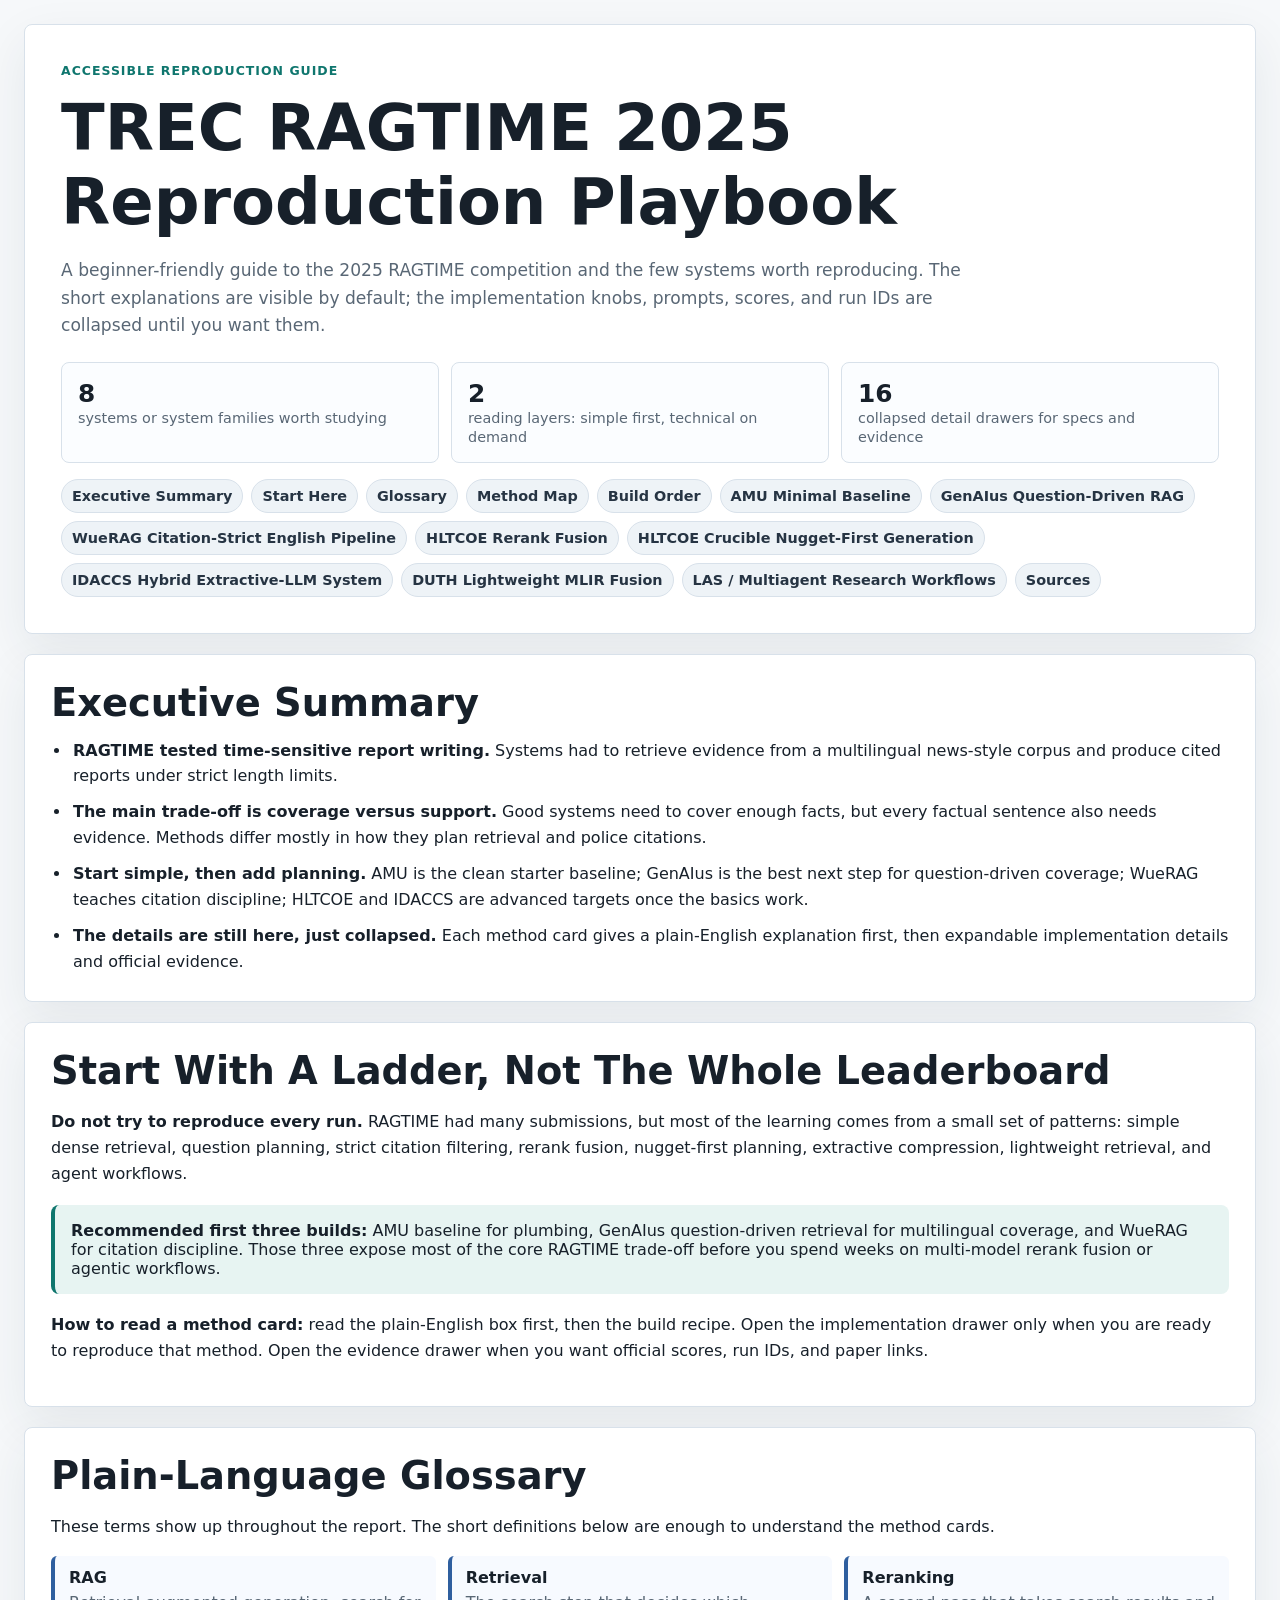
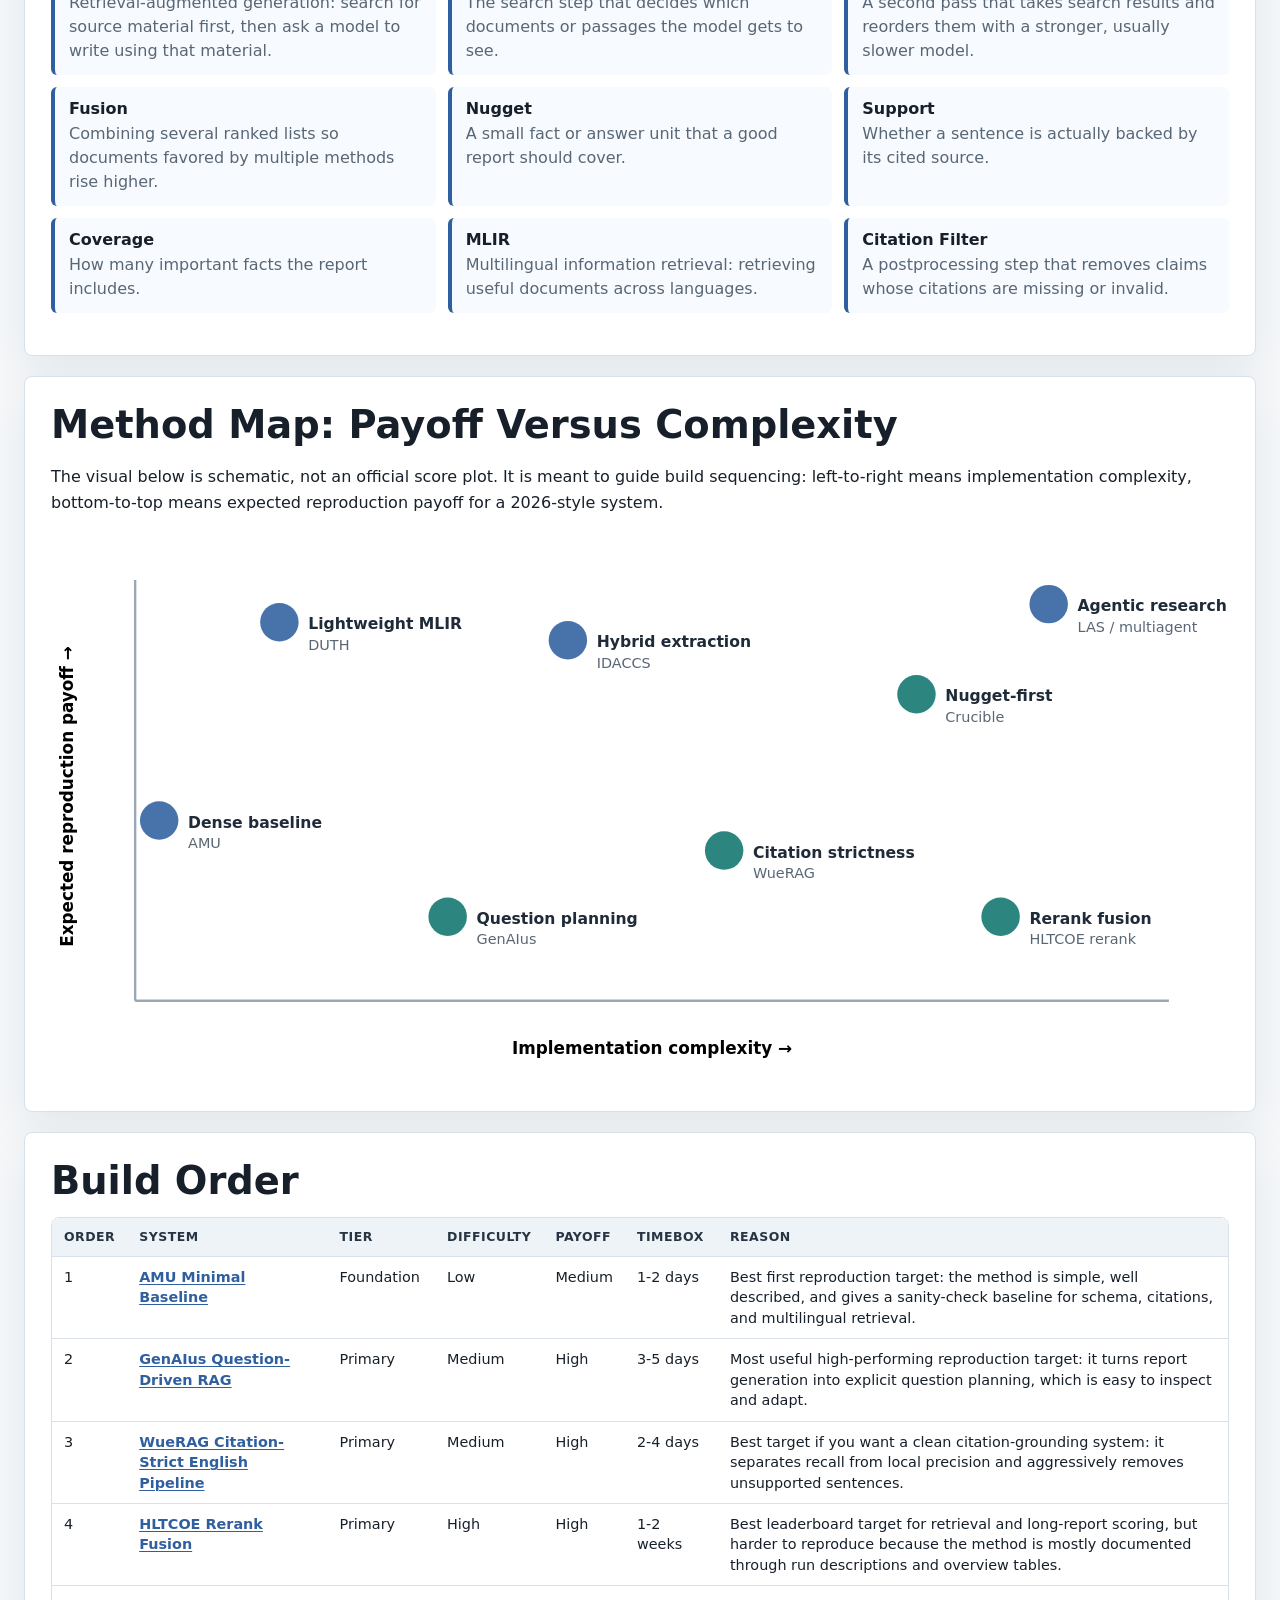
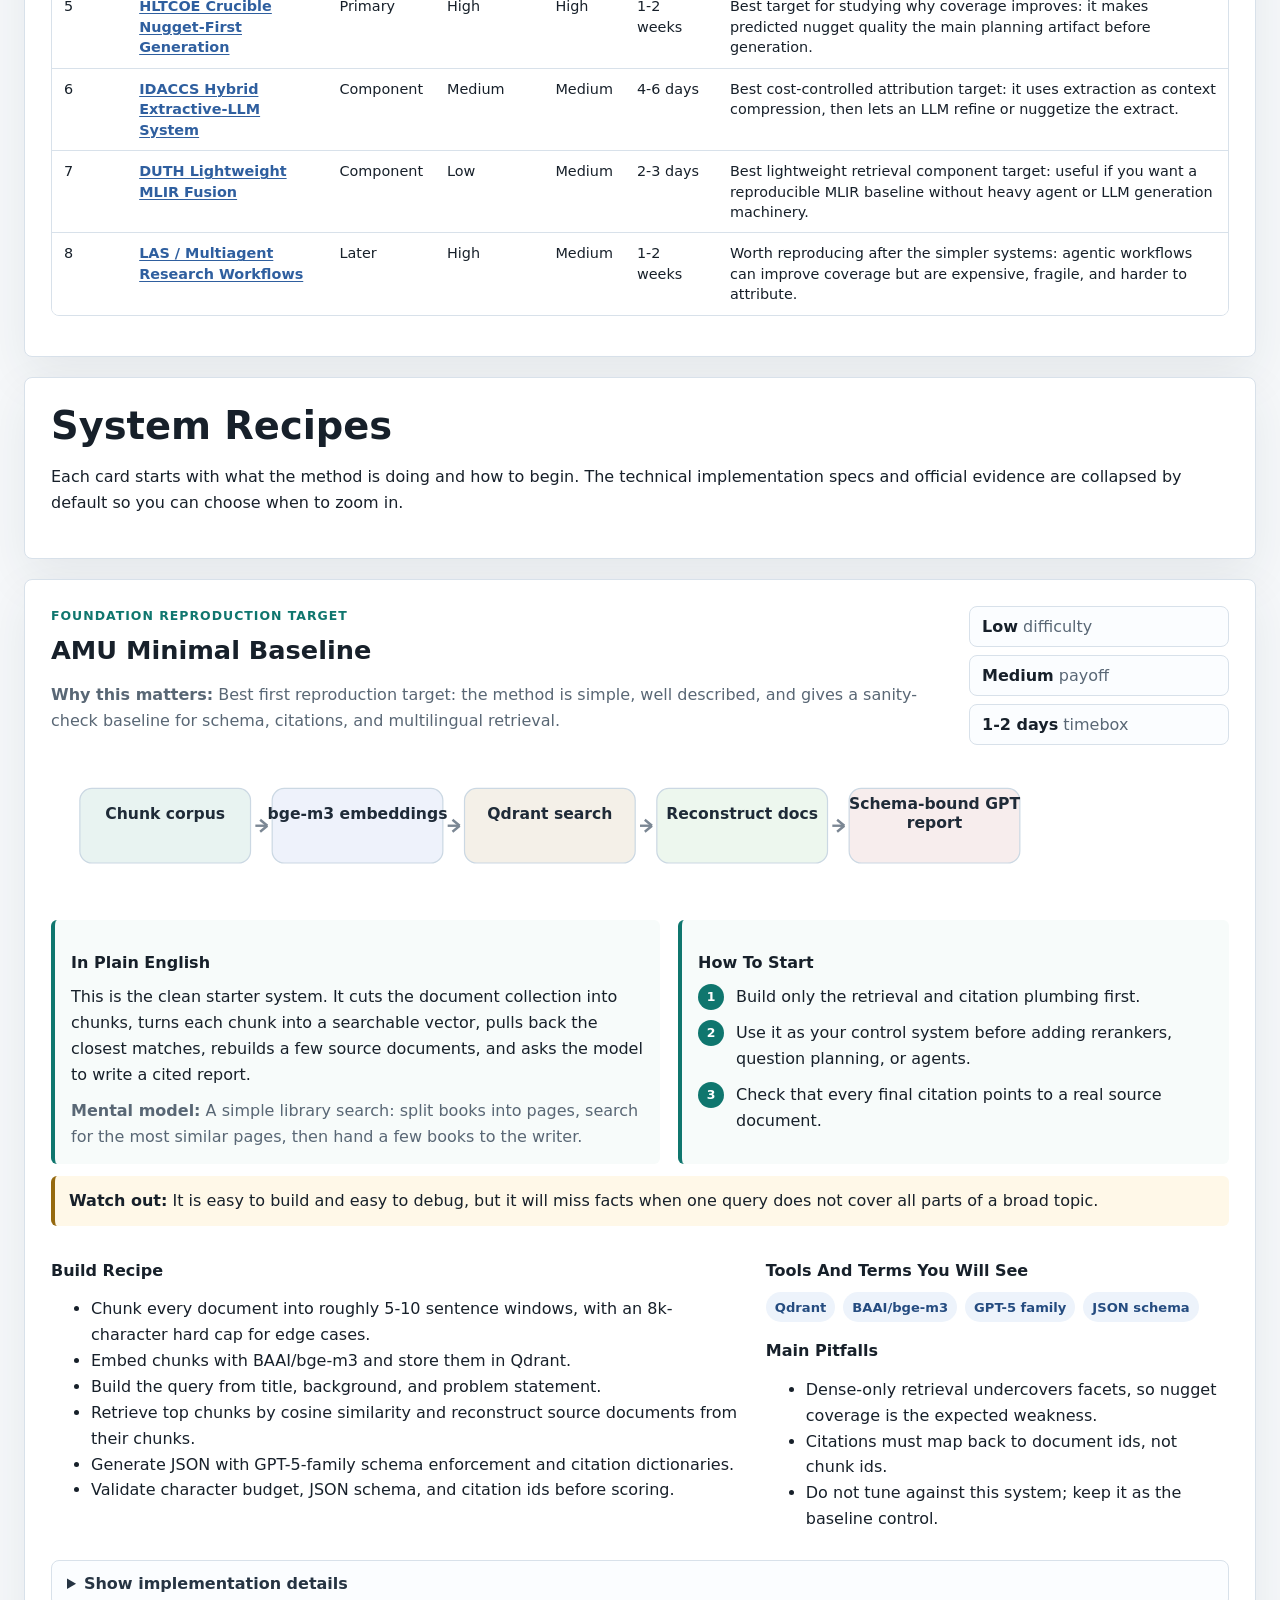
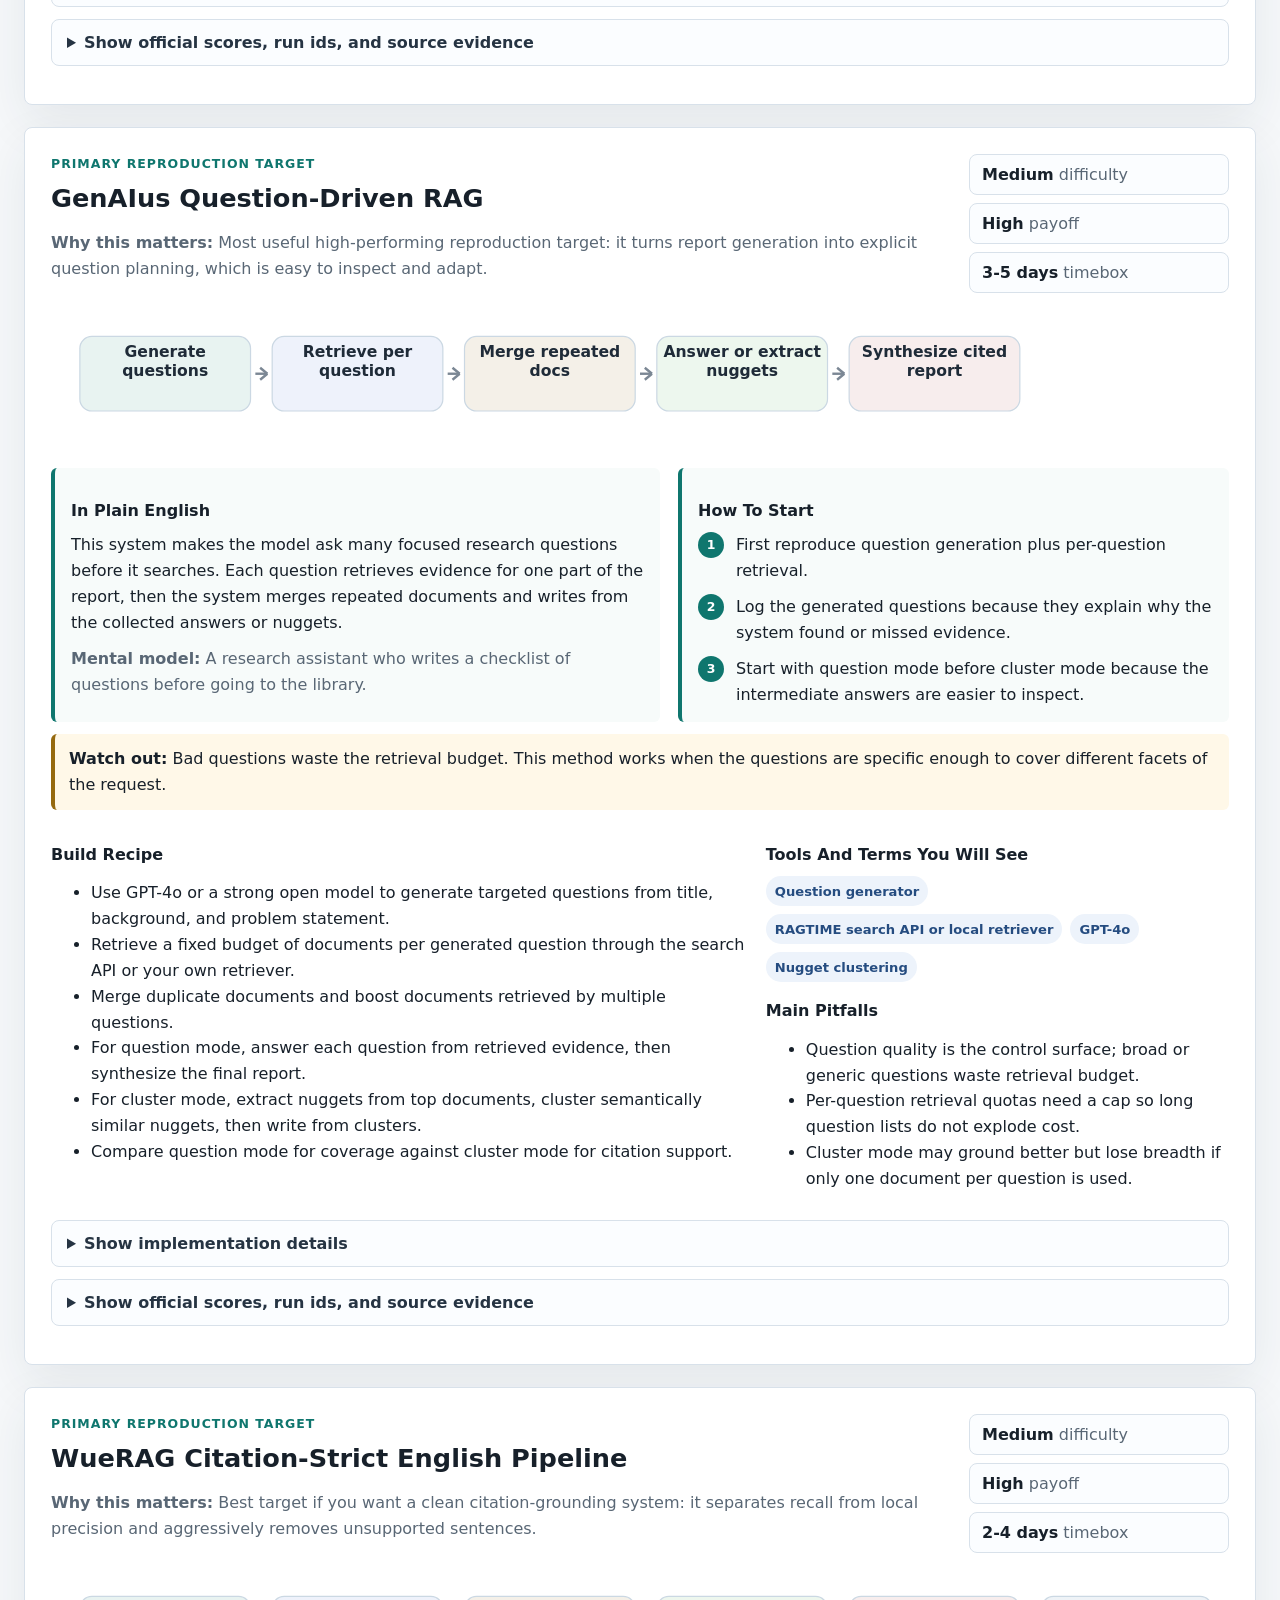
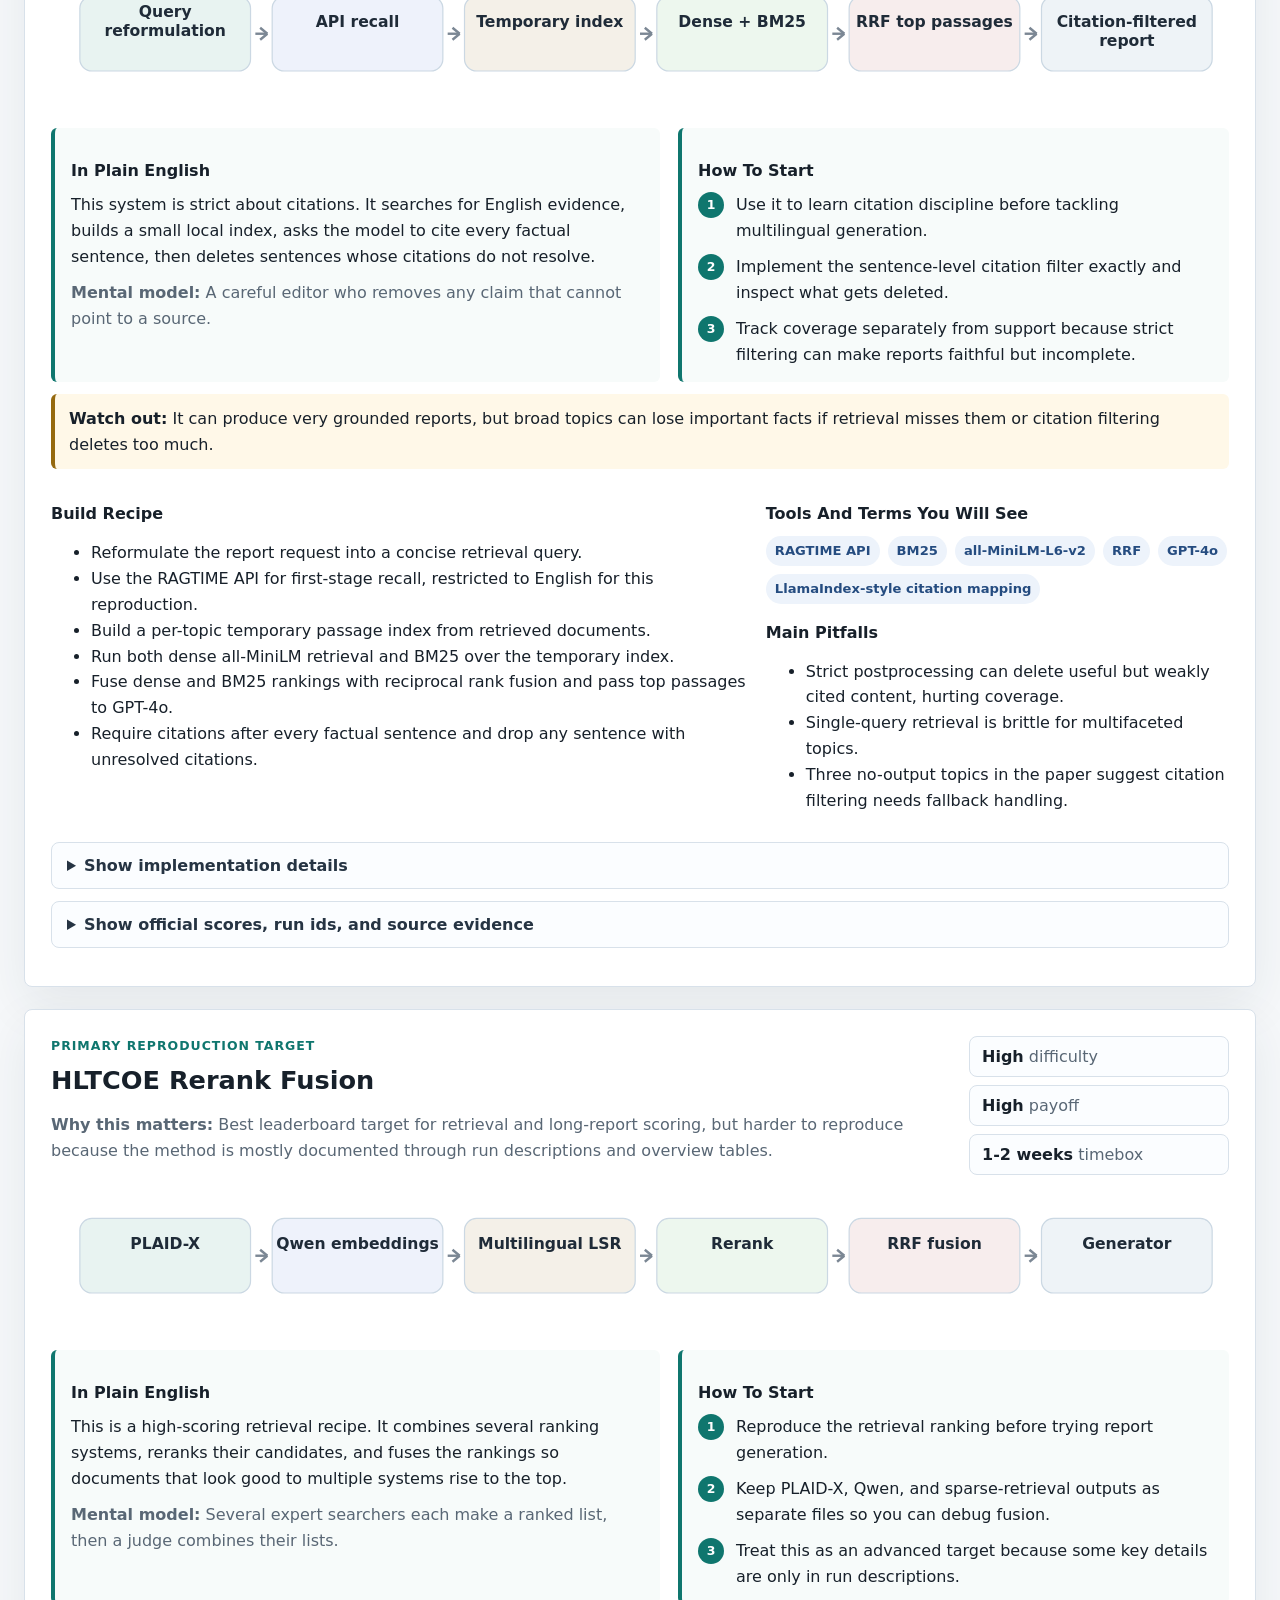
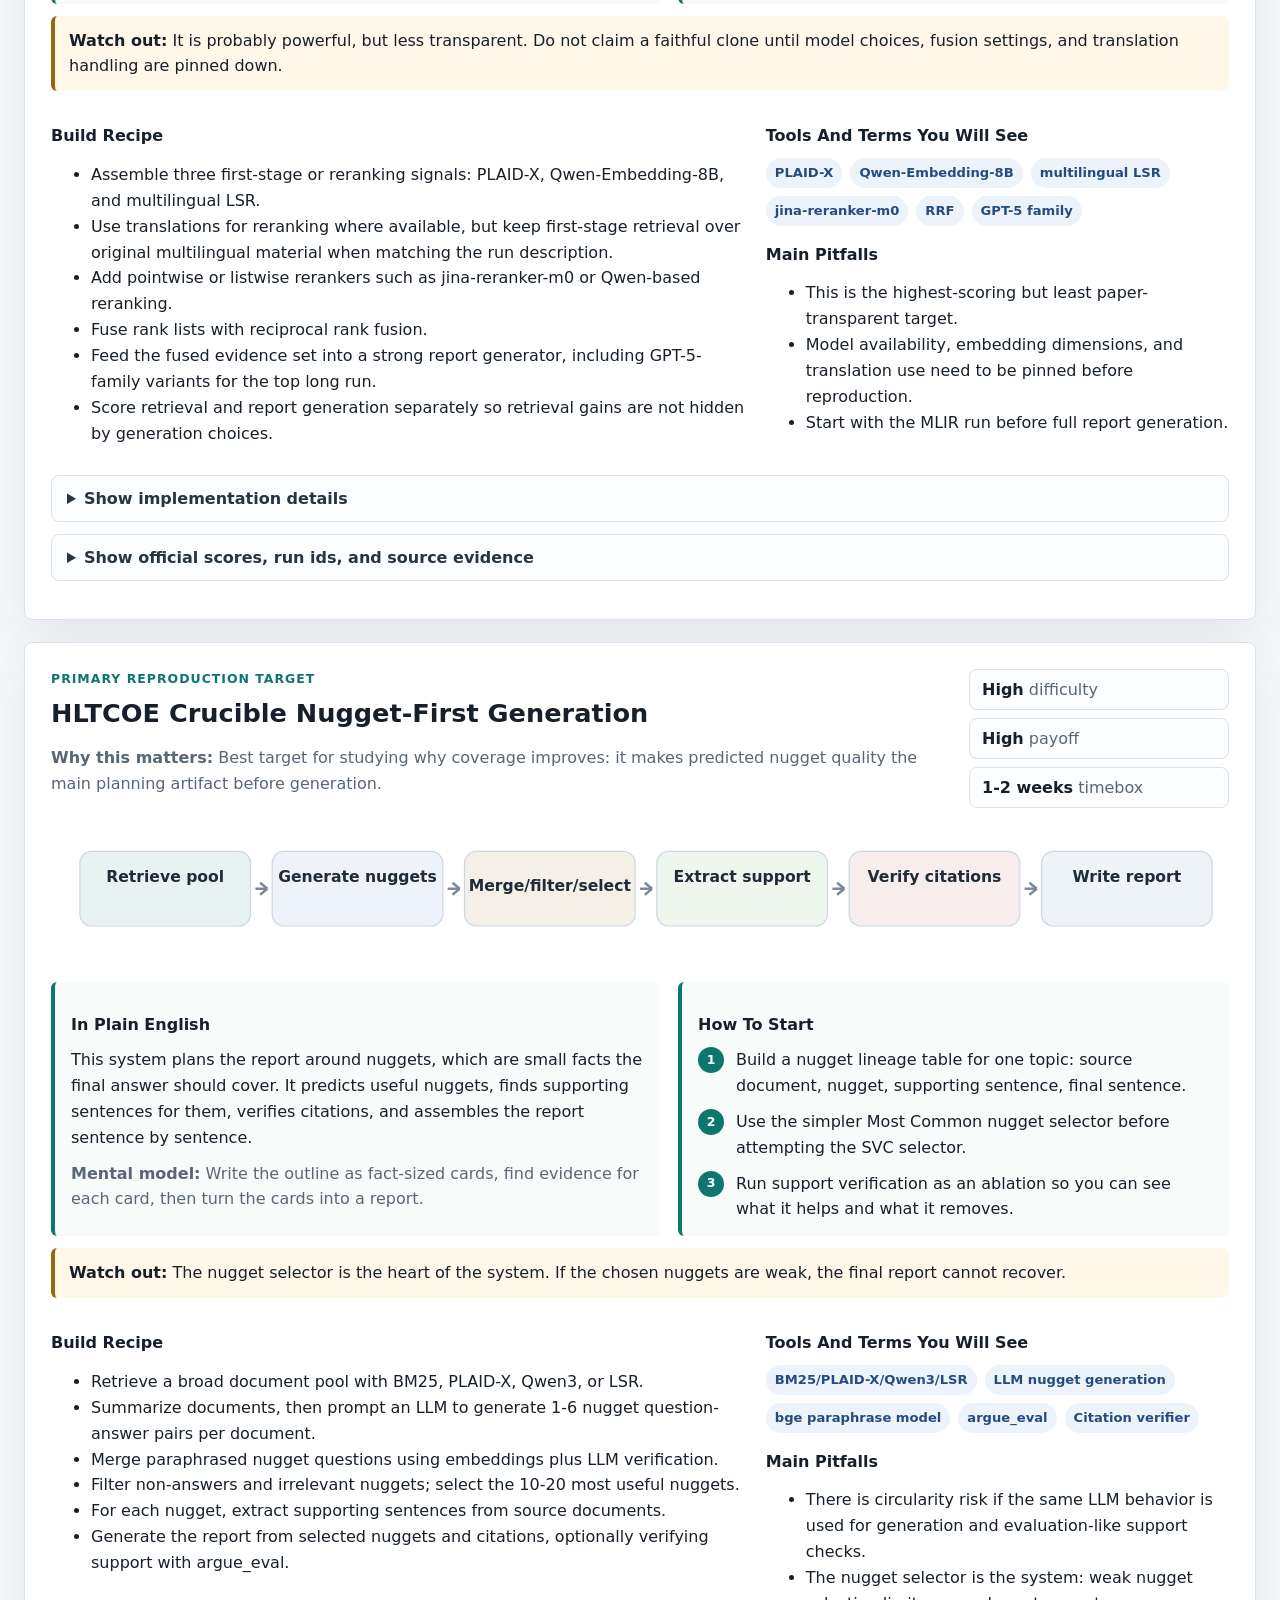
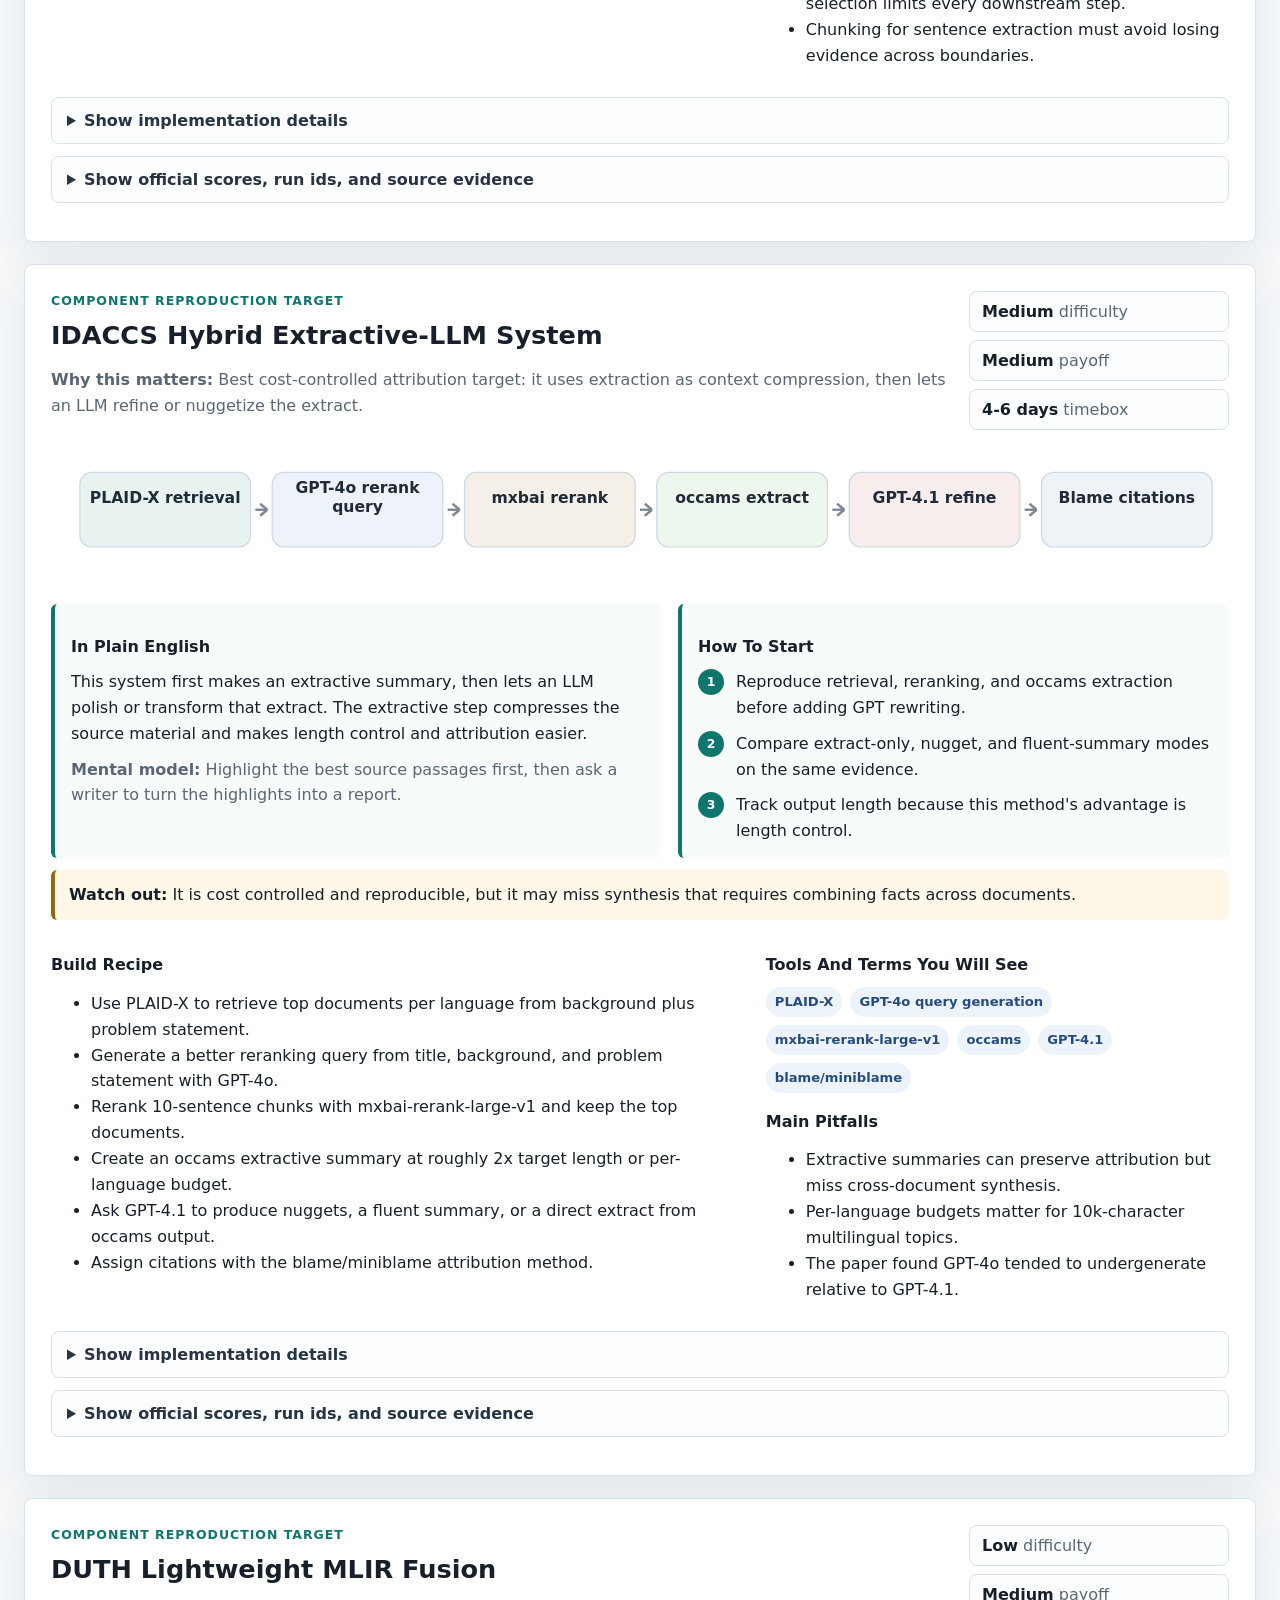
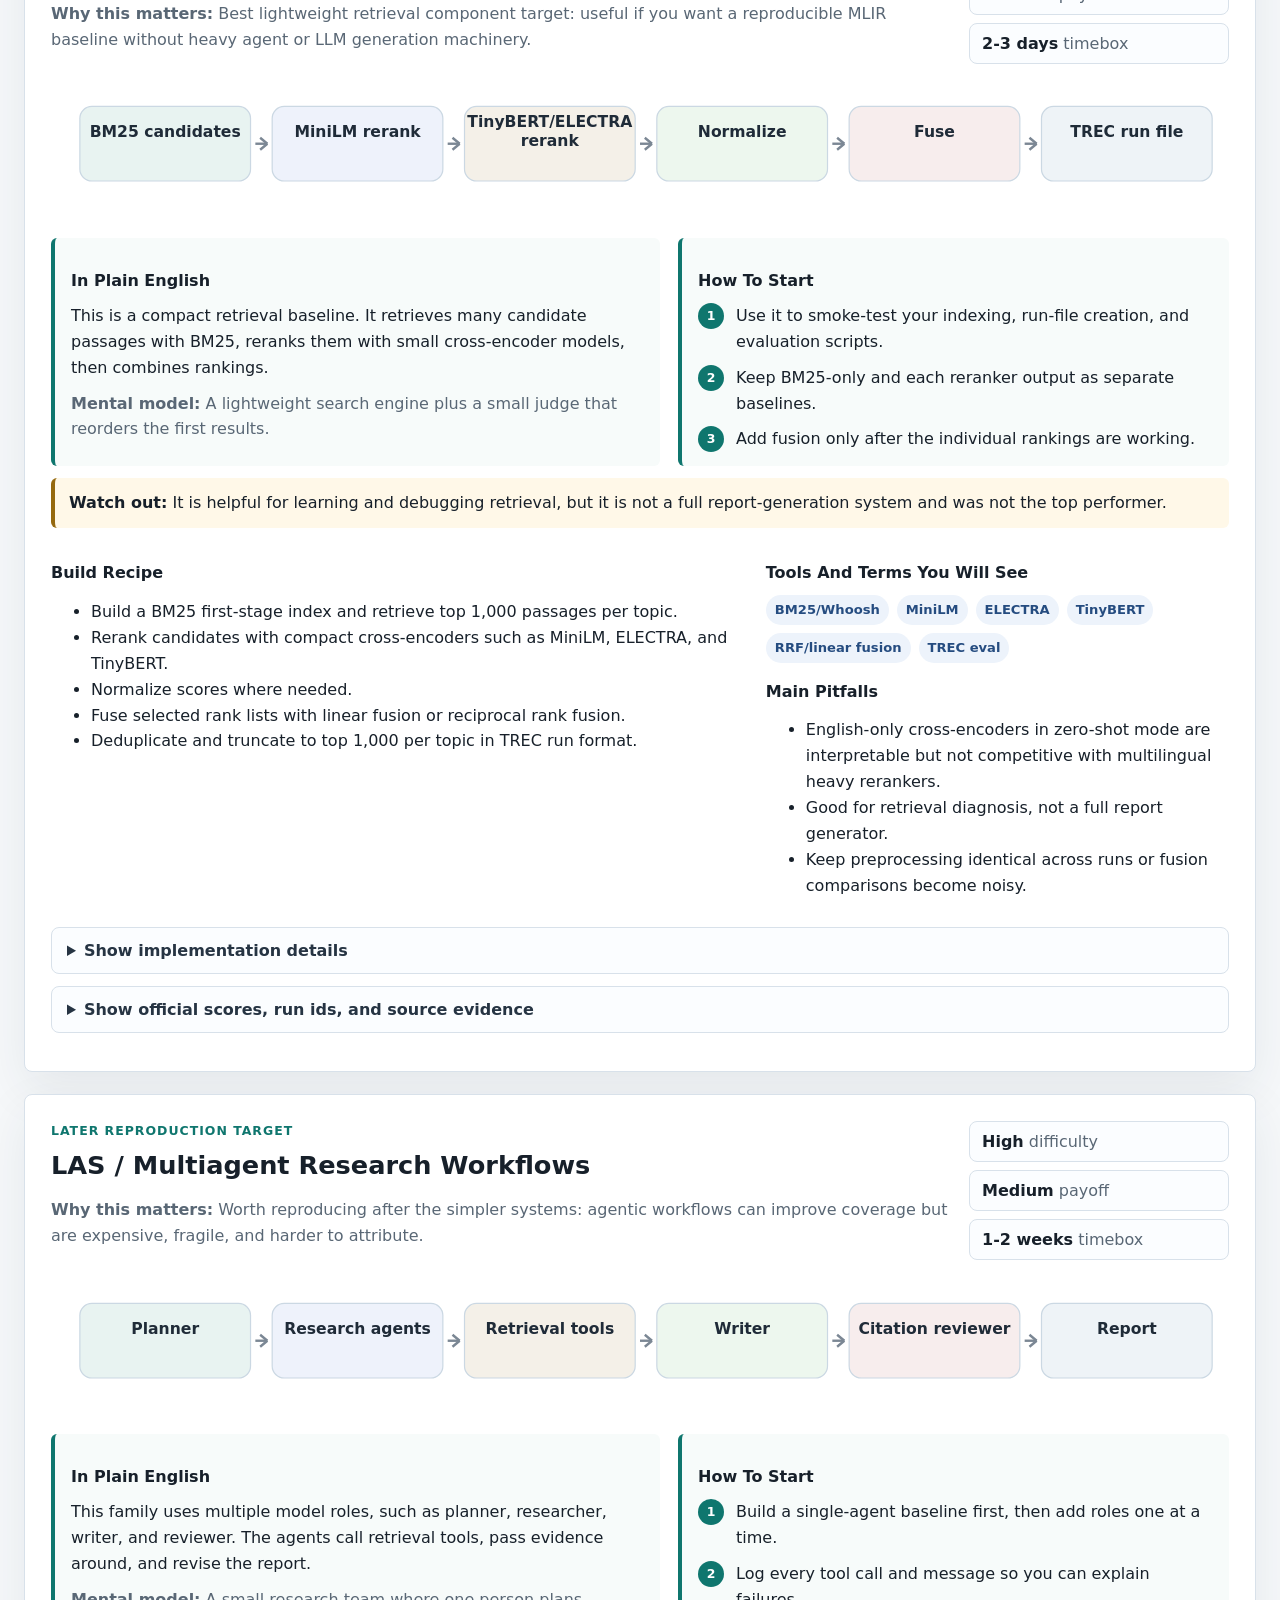
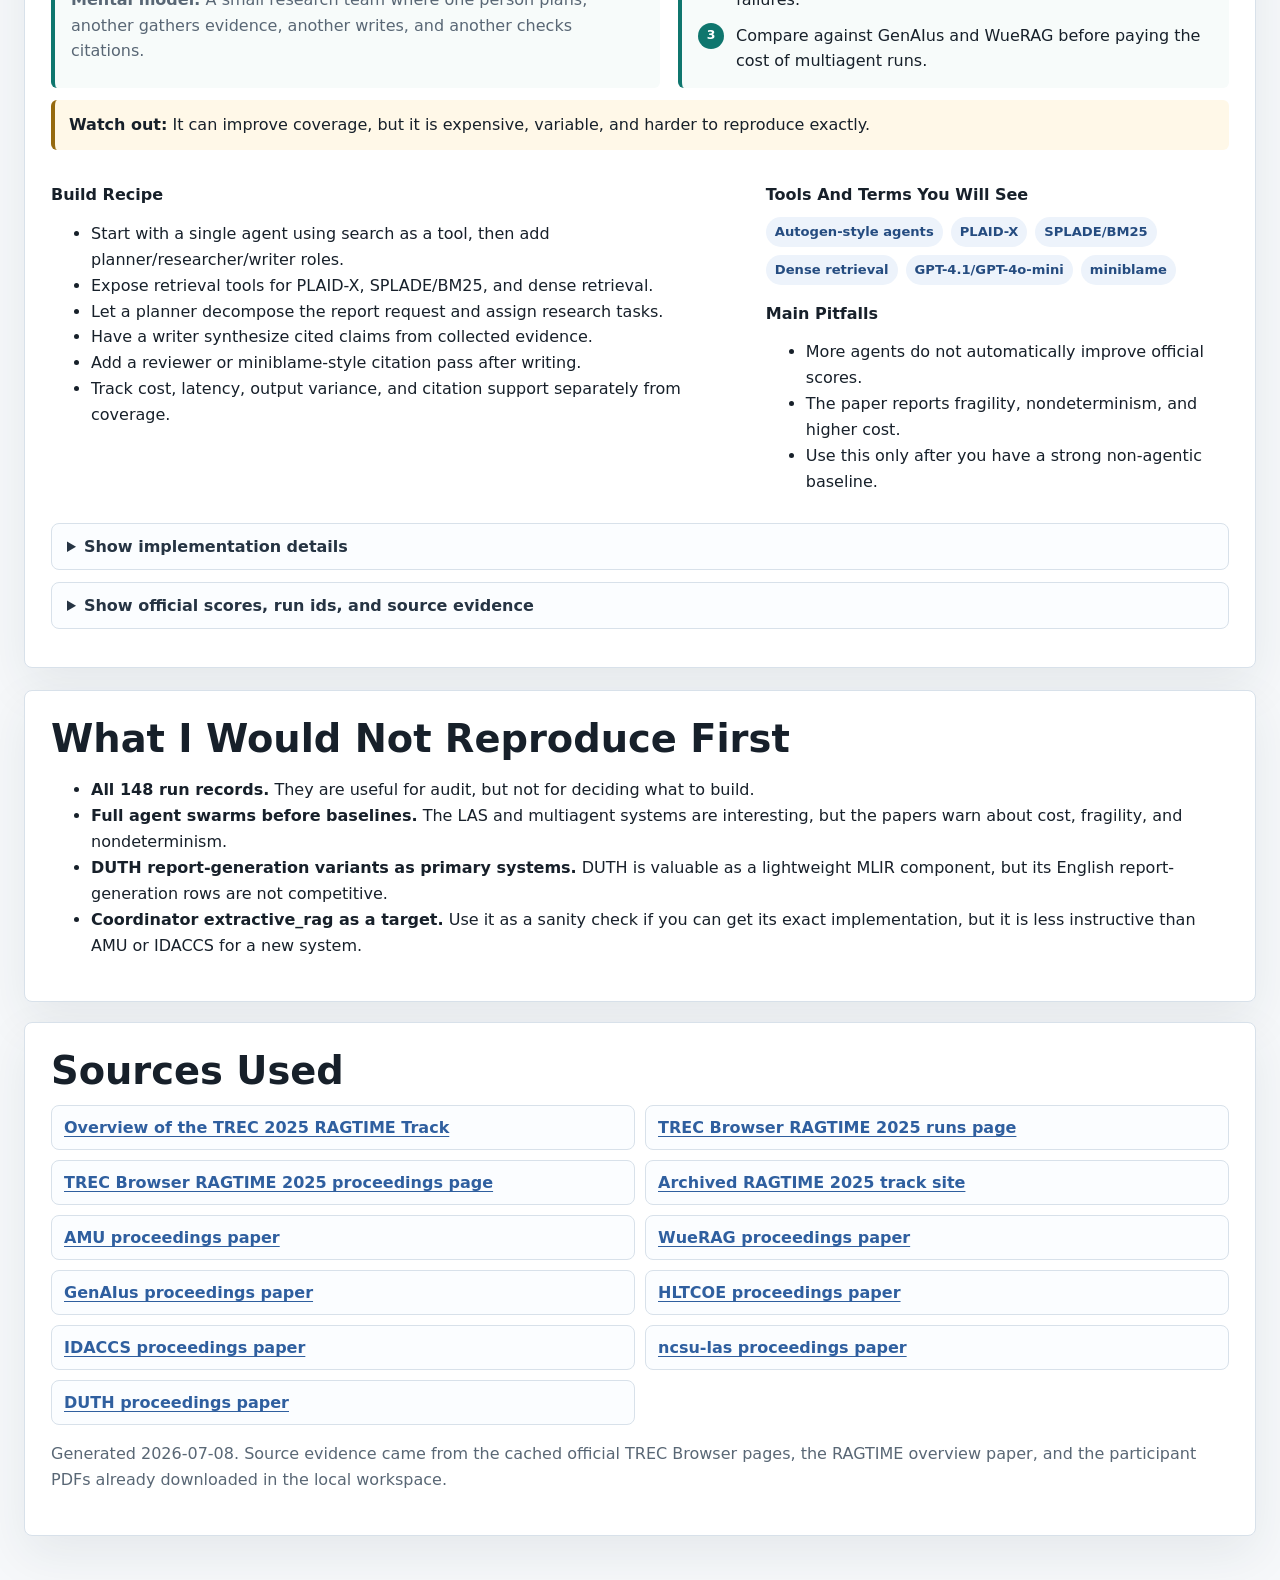
==== commit ffe68ed7: "Make report more accessible with collapsed details" ====
--- a/index.html
+++ b/index.html
@@ -47,6 +47,15 @@
     .candidate-card { padding: 26px; margin-bottom: 22px; scroll-margin-top: 16px; }
     .candidate-head { display: grid; grid-template-columns: minmax(0, 1fr) 260px; gap: 18px; align-items: start; }
     .why { color: var(--muted); }
+    .plain-grid { display: grid; grid-template-columns: minmax(0, 1.05fr) minmax(280px, 0.95fr); gap: 18px; margin: 16px 0 10px; }
+    .plain-box { padding: 14px 16px; border-left: 4px solid var(--teal); background: #f7fbfa; border-radius: 6px; }
+    .plain-box p { margin: 0 0 10px; }
+    .plain-box p:last-child { margin-bottom: 0; }
+    .mental-model { color: var(--muted); }
+    .watchout { margin: 12px 0 16px; padding: 12px 14px; border-left: 4px solid var(--amber); background: #fff8e8; border-radius: 6px; }
+    .simple-steps { display: grid; gap: 10px; margin: 0; padding: 0; list-style: none; }
+    .simple-steps li { display: grid; grid-template-columns: 28px minmax(0, 1fr); gap: 10px; align-items: start; }
+    .simple-steps span { display: inline-grid; place-items: center; width: 26px; height: 26px; border-radius: 50%; background: var(--teal); color: #fff; font-weight: 900; font-size: 0.78rem; }
     .score-badges { display: grid; gap: 8px; }
     .score-badges span { padding: 10px 12px; border: 1px solid var(--line); border-radius: 8px; background: #fbfdff; color: var(--muted); }
     .score-badges b { color: var(--ink); }
@@ -67,12 +76,22 @@
     .compact th, .compact td { font-size: 0.86rem; }
     .muted { color: var(--muted); }
     .run-desc { color: var(--muted); }
+    .detail-toggle { margin: 12px 0; border: 1px solid var(--line); border-radius: 8px; background: #fbfdff; }
+    .detail-toggle summary { cursor: pointer; padding: 13px 15px; font-weight: 900; color: #263443; }
+    .detail-toggle summary:hover { background: #eef3f7; }
+    .detail-toggle > div { padding: 0 15px 15px; border-top: 1px solid var(--line); }
+    .summary-list { display: grid; gap: 10px; margin: 0; padding-left: 20px; }
+    .summary-list li { padding-left: 2px; }
+    .glossary { display: grid; grid-template-columns: repeat(3, minmax(0, 1fr)); gap: 12px; margin-top: 14px; }
+    .glossary div { padding: 12px 14px; border-left: 4px solid var(--blue); background: #f7faff; border-radius: 6px; }
+    .glossary dt { margin: 0 0 4px; font-weight: 900; }
+    .glossary dd { margin: 0; color: var(--muted); line-height: 1.5; }
     .source-grid { display: grid; grid-template-columns: repeat(2, minmax(0, 1fr)); gap: 10px; }
     .source-grid a { display: block; padding: 12px; border: 1px solid var(--line); border-radius: 8px; background: #fbfdff; }
     @media (max-width: 860px) {
       .layout { padding: 14px; }
       header, section, .candidate-card { padding: 20px; }
-      .hero-grid, .candidate-head, .card-grid, .detail-grid, .source-grid { grid-template-columns: 1fr; }
+      .hero-grid, .candidate-head, .plain-grid, .card-grid, .detail-grid, .glossary, .source-grid { grid-template-columns: 1fr; }
       table { min-width: 680px; }
     }
   </style>
@@ -80,17 +99,18 @@
 <body>
   <div class="layout">
     <header>
-      <p class="kicker">Reproduction-focused revision</p>
+      <p class="kicker">Accessible reproduction guide</p>
       <h1>TREC RAGTIME 2025 Reproduction Playbook</h1>
-      <p class="lede">A clearer, selective report for deciding which 2025 RAGTIME systems are worth reproducing. This version drops the 148-run archive view and focuses on the strongest, most instructive methods: what they did, why they worked, what to build first, and where each method is likely to fail.</p>
+      <p class="lede">A beginner-friendly guide to the 2025 RAGTIME competition and the few systems worth reproducing. The short explanations are visible by default; the implementation knobs, prompts, scores, and run IDs are collapsed until you want them.</p>
       <div class="hero-grid">
         <div class="hero-card"><b>8</b><span>systems or system families worth studying</span></div>
-        <div class="hero-card"><b>4</b><span>primary reproduction targets</span></div>
-        <div class="hero-card"><b>0</b><span>giant run-id archive tables in the main reading path</span></div>
+        <div class="hero-card"><b>2</b><span>reading layers: simple first, technical on demand</span></div>
+        <div class="hero-card"><b>16</b><span>collapsed detail drawers for specs and evidence</span></div>
       </div>
       <nav class="toc">
+        <a href="#executive-summary">Executive Summary</a>
         <a href="#start">Start Here</a>
-        <a href="#implementation-depth">Implementation Detail</a>
+        <a href="#glossary">Glossary</a>
         <a href="#map">Method Map</a>
         <a href="#order">Build Order</a>
         <a href="#amu">AMU Minimal Baseline</a><a href="#genaius">GenAIus Question-Driven RAG</a><a href="#wuerag">WueRAG Citation-Strict English Pipeline</a><a href="#hltcoe-rerank">HLTCOE Rerank Fusion</a><a href="#crucible">HLTCOE Crucible Nugget-First Generation</a><a href="#idaccs">IDACCS Hybrid Extractive-LLM System</a><a href="#duth">DUTH Lightweight MLIR Fusion</a><a href="#agentic">LAS / Multiagent Research Workflows</a>
@@ -98,17 +118,37 @@
       </nav>
     </header>
 
+    <section id="executive-summary">
+      <h2>Executive Summary</h2>
+      <ul class="summary-list">
+        <li><strong>RAGTIME tested time-sensitive report writing.</strong> Systems had to retrieve evidence from a multilingual news-style corpus and produce cited reports under strict length limits.</li>
+        <li><strong>The main trade-off is coverage versus support.</strong> Good systems need to cover enough facts, but every factual sentence also needs evidence. Methods differ mostly in how they plan retrieval and police citations.</li>
+        <li><strong>Start simple, then add planning.</strong> AMU is the clean starter baseline; GenAIus is the best next step for question-driven coverage; WueRAG teaches citation discipline; HLTCOE and IDACCS are advanced targets once the basics work.</li>
+        <li><strong>The details are still here, just collapsed.</strong> Each method card gives a plain-English explanation first, then expandable implementation details and official evidence.</li>
+      </ul>
+    </section>
+
     <section id="start">
-      <h2>Start With A Reproduction Ladder, Not The Leaderboard</h2>
-      <p><strong>The best next report should help you build.</strong> I would not start by cloning every high-scoring run. I would reproduce a small ladder: AMU as the baseline, GenAIus as the coverage-oriented planner, WueRAG as the citation-strict English system, HLTCOE rerank or Crucible as the high-score advanced target, then IDACCS/DUTH/agentic variants as focused component studies.</p>
+      <h2>Start With A Ladder, Not The Whole Leaderboard</h2>
+      <p><strong>Do not try to reproduce every run.</strong> RAGTIME had many submissions, but most of the learning comes from a small set of patterns: simple dense retrieval, question planning, strict citation filtering, rerank fusion, nugget-first planning, extractive compression, lightweight retrieval, and agent workflows.</p>
       <div class="callout"><strong>Recommended first three builds:</strong> AMU baseline for plumbing, GenAIus question-driven retrieval for multilingual coverage, and WueRAG for citation discipline. Those three expose most of the core RAGTIME trade-off before you spend weeks on multi-model rerank fusion or agentic workflows.</div>
-      <p><strong>Selection criteria.</strong> I kept systems that are either officially strong, methodologically distinct, or especially useful as a component you can reuse. I intentionally removed most dry-run and low-signal run IDs from the main body.</p>
+      <p><strong>How to read a method card:</strong> read the plain-English box first, then the build recipe. Open the implementation drawer only when you are ready to reproduce that method. Open the evidence drawer when you want official scores, run IDs, and paper links.</p>
     </section>
 
-    <section id="implementation-depth">
-      <h2>What This Revision Adds</h2>
-      <p>This version is written as a build brief. Each system now separates strategy from implementation: source-grounded parameter values, prompt or API contracts, reproduction acceptance checks, and unresolved details that should be pinned before claiming a faithful clone.</p>
-      <div class="callout"><strong>How to use it:</strong> read the Reproduction Spec table first, then the Prompt / API Contracts, then the Acceptance Checks. The pseudocode is intentionally compact; the surrounding implementation notes carry the details that usually decide whether the reproduction is actually comparable.</div>
+    <section id="glossary">
+      <h2>Plain-Language Glossary</h2>
+      <p>These terms show up throughout the report. The short definitions below are enough to understand the method cards.</p>
+      <dl class="glossary">
+        <div><dt>RAG</dt><dd>Retrieval-augmented generation: search for source material first, then ask a model to write using that material.</dd></div>
+        <div><dt>Retrieval</dt><dd>The search step that decides which documents or passages the model gets to see.</dd></div>
+        <div><dt>Reranking</dt><dd>A second pass that takes search results and reorders them with a stronger, usually slower model.</dd></div>
+        <div><dt>Fusion</dt><dd>Combining several ranked lists so documents favored by multiple methods rise higher.</dd></div>
+        <div><dt>Nugget</dt><dd>A small fact or answer unit that a good report should cover.</dd></div>
+        <div><dt>Support</dt><dd>Whether a sentence is actually backed by its cited source.</dd></div>
+        <div><dt>Coverage</dt><dd>How many important facts the report includes.</dd></div>
+        <div><dt>MLIR</dt><dd>Multilingual information retrieval: retrieving useful documents across languages.</dd></div>
+        <div><dt>Citation Filter</dt><dd>A postprocessing step that removes claims whose citations are missing or invalid.</dd></div>
+      </dl>
     </section>
 
     <section id="map">
@@ -124,7 +164,7 @@
 
     <section>
       <h2>System Recipes</h2>
-      <p>Each card below has the method description rewritten as a reproducible recipe: pipeline, components, implementation skeleton, score evidence, and pitfalls.</p>
+      <p>Each card starts with what the method is doing and how to begin. The technical implementation specs and official evidence are collapsed by default so you can choose when to zoom in.</p>
     </section>
 
     
@@ -133,23 +173,36 @@
         <div>
           <p class="kicker">Foundation reproduction target</p>
           <h3>AMU Minimal Baseline</h3>
-          <p class="why"><strong>Why reproduce it:</strong> Best first reproduction target: the method is simple, well described, and gives a sanity-check baseline for schema, citations, and multilingual retrieval.</p>
+          <p class="why"><strong>Why this matters:</strong> Best first reproduction target: the method is simple, well described, and gives a sanity-check baseline for schema, citations, and multilingual retrieval.</p>
         </div>
         <div class="score-badges"><span><b>Low</b> difficulty</span><span><b>Medium</b> payoff</span><span><b>1-2 days</b> timebox</span></div>
       </div>
       <svg class="pipeline-svg" role="img" aria-labelledby="title-amu" viewBox="0 0 980 128"><title id="title-amu">Pipeline diagram for amu</title><rect x="24" y="32" width="142" height="62" rx="10" fill="#e8f3f1" stroke="#cbd8e3"/><text x="95.0" y="57" text-anchor="middle" font-size="13" font-weight="700" fill="#1f2b38">Chunk corpus</text><path d="M 170 63 L 180 63" stroke="#7b8794" stroke-width="2"/><path d="M 180 63 l -6 -5 m 6 5 l -6 5" stroke="#7b8794" stroke-width="2" fill="none"/><rect x="184" y="32" width="142" height="62" rx="10" fill="#eef2fb" stroke="#cbd8e3"/><text x="255.0" y="57" text-anchor="middle" font-size="13" font-weight="700" fill="#1f2b38">bge-m3 embeddings</text><path d="M 330 63 L 340 63" stroke="#7b8794" stroke-width="2"/><path d="M 340 63 l -6 -5 m 6 5 l -6 5" stroke="#7b8794" stroke-width="2" fill="none"/><rect x="344" y="32" width="142" height="62" rx="10" fill="#f4f0e8" stroke="#cbd8e3"/><text x="415.0" y="57" text-anchor="middle" font-size="13" font-weight="700" fill="#1f2b38">Qdrant search</text><path d="M 490 63 L 500 63" stroke="#7b8794" stroke-width="2"/><path d="M 500 63 l -6 -5 m 6 5 l -6 5" stroke="#7b8794" stroke-width="2" fill="none"/><rect x="504" y="32" width="142" height="62" rx="10" fill="#edf7ee" stroke="#cbd8e3"/><text x="575.0" y="57" text-anchor="middle" font-size="13" font-weight="700" fill="#1f2b38">Reconstruct docs</text><path d="M 650 63 L 660 63" stroke="#7b8794" stroke-width="2"/><path d="M 660 63 l -6 -5 m 6 5 l -6 5" stroke="#7b8794" stroke-width="2" fill="none"/><rect x="664" y="32" width="142" height="62" rx="10" fill="#f7eded" stroke="#cbd8e3"/><text x="735.0" y="49" text-anchor="middle" font-size="13" font-weight="700" fill="#1f2b38">Schema-bound GPT</text><text x="735.0" y="65" text-anchor="middle" font-size="13" font-weight="700" fill="#1f2b38">report</text></svg>
+      <div class="plain-grid">
+        <div class="plain-box">
+          <h4>In Plain English</h4>
+          <p>This is the clean starter system. It cuts the document collection into chunks, turns each chunk into a searchable vector, pulls back the closest matches, rebuilds a few source documents, and asks the model to write a cited report.</p>
+          <p class="mental-model"><strong>Mental model:</strong> A simple library search: split books into pages, search for the most similar pages, then hand a few books to the writer.</p>
+        </div>
+        <div class="plain-box">
+          <h4>How To Start</h4>
+          <ol class="simple-steps"><li><span>1</span>Build only the retrieval and citation plumbing first.</li><li><span>2</span>Use it as your control system before adding rerankers, question planning, or agents.</li><li><span>3</span>Check that every final citation points to a real source document.</li></ol>
+        </div>
+      </div>
+      <p class="watchout"><strong>Watch out:</strong> It is easy to build and easy to debug, but it will miss facts when one query does not cover all parts of a broad topic.</p>
       <div class="card-grid">
         <div class="subsection">
-          <h4>What To Build</h4>
+          <h4>Build Recipe</h4>
           <ul><li>Chunk every document into roughly 5-10 sentence windows, with an 8k-character hard cap for edge cases.</li><li>Embed chunks with BAAI/bge-m3 and store them in Qdrant.</li><li>Build the query from title, background, and problem statement.</li><li>Retrieve top chunks by cosine similarity and reconstruct source documents from their chunks.</li><li>Generate JSON with GPT-5-family schema enforcement and citation dictionaries.</li><li>Validate character budget, JSON schema, and citation ids before scoring.</li></ul>
         </div>
         <div class="subsection">
-          <h4>Stack</h4>
+          <h4>Tools And Terms You Will See</h4>
           <div class="pill-list"><span class="pill">Qdrant</span><span class="pill">BAAI/bge-m3</span><span class="pill">GPT-5 family</span><span class="pill">JSON schema</span></div>
-          <h4>Known Pitfalls</h4>
+          <h4>Main Pitfalls</h4>
           <ul><li>Dense-only retrieval undercovers facets, so nugget coverage is the expected weakness.</li><li>Citations must map back to document ids, not chunk ids.</li><li>Do not tune against this system; keep it as the baseline control.</li></ul>
         </div>
       </div>
+      <details class="detail-toggle"><summary>Show implementation details</summary><div>
       <div class="detail-grid">
         <div class="subsection">
           <h4>Reproduction Spec</h4>
@@ -178,11 +231,13 @@
 report = llm.generate_json(request, docs, schema=cited_report_schema)</code></pre>
       <h4>Open Reproduction Unknowns</h4>
       <ul><li>The exact full system and user prompts are shown in the AMU paper, but any unavailable private prompt wording should be treated as non-essential if the schema, citation, and length constraints are preserved.</li><li>The paper does not make the exact Qdrant collection schema mandatory; document id, chunk id, language, text, and score metadata are the minimum needed for faithful behavior.</li></ul>
-      <h4>Official Evidence</h4>
+    </div></details>
+      <details class="detail-toggle"><summary>Show official scores, run ids, and source evidence</summary><div>
       <p>Short multilingual human F1 0.113 for both AMU1ENG and AMU1ML; long Auto-ARGUE F1 0.525 for AMU1ENG and 0.478 for AMU1ML.</p>
       <div class="table-wrap small"><table><thead><tr><th>Evidence table</th><th>Run</th><th>Metric</th><th>Value</th><th>Context</th></tr></thead><tbody><tr><td>Short multilingual report generation</td><td><code>AMU1ML</code></td><td>Human F1</td><td>0.113</td><td>Human nugget 0.181, support 0.505; Auto F1 0.450</td></tr><tr><td>Short multilingual report generation</td><td><code>AMU1ENG</code></td><td>Human F1</td><td>0.113</td><td>Human nugget 0.178, support 0.496; Auto F1 0.478</td></tr><tr><td>Long report generation</td><td><code>AMU1ENG</code></td><td>Auto-ARGUE F1</td><td>0.525</td><td>Subtask M; nugget 0.447, support 0.789</td></tr><tr><td>Long report generation</td><td><code>AMU1ML</code></td><td>Auto-ARGUE F1</td><td>0.478</td><td>Subtask M; nugget 0.396, support 0.797</td></tr></tbody></table></div>
       <p class="muted"><strong>Run ids:</strong> <a href="https://pages.nist.gov/trec-browser/trec34/ragtime/runs/#amu1eng"><code>AMU1ENG</code></a> · <a href="https://pages.nist.gov/trec-browser/trec34/ragtime/runs/#amu1ml"><code>AMU1ML</code></a> · <a href="https://trec.nist.gov/pubs/trec34/papers/AMU.ragtime.pdf">paper</a></p>
       <ul class="run-desc"><li><code>AMU1ENG</code>: The entire retrieval phase was performed on a locally hosted vector database. During the process of inserting texts into the database, they were divided into chunks of approximately 5 to 10 sentences, depending on their length. In edge cases, the maximum chunk size was set to 8k characters. These chunks were then vectorized using the base model BAAI/BGE-m3 with GPU acceleration. Retrieval was conducted using a standard similarity search based on the cosine similarity score.</li><li><code>AMU1ML</code>: The entire retrieval phase was performed on a locally hosted vector database. During the process of inserting texts into the database, they were divided into chunks of approximately 5 to 10 sentences, depending on their length. In edge cases, the maximum chunk size was set to 8k characters. These chunks were then vectorized using the base model BAAI/BGE-m3 with GPU acceleration. Retrieval was conducted using a standard similarity search based on the cosine similarity score without reranking process</li></ul>
+    </div></details>
     </article>
     
 
@@ -191,23 +246,36 @@
         <div>
           <p class="kicker">Primary reproduction target</p>
           <h3>GenAIus Question-Driven RAG</h3>
-          <p class="why"><strong>Why reproduce it:</strong> Most useful high-performing reproduction target: it turns report generation into explicit question planning, which is easy to inspect and adapt.</p>
+          <p class="why"><strong>Why this matters:</strong> Most useful high-performing reproduction target: it turns report generation into explicit question planning, which is easy to inspect and adapt.</p>
         </div>
         <div class="score-badges"><span><b>Medium</b> difficulty</span><span><b>High</b> payoff</span><span><b>3-5 days</b> timebox</span></div>
       </div>
       <svg class="pipeline-svg" role="img" aria-labelledby="title-genaius" viewBox="0 0 980 128"><title id="title-genaius">Pipeline diagram for genaius</title><rect x="24" y="32" width="142" height="62" rx="10" fill="#e8f3f1" stroke="#cbd8e3"/><text x="95.0" y="49" text-anchor="middle" font-size="13" font-weight="700" fill="#1f2b38">Generate</text><text x="95.0" y="65" text-anchor="middle" font-size="13" font-weight="700" fill="#1f2b38">questions</text><path d="M 170 63 L 180 63" stroke="#7b8794" stroke-width="2"/><path d="M 180 63 l -6 -5 m 6 5 l -6 5" stroke="#7b8794" stroke-width="2" fill="none"/><rect x="184" y="32" width="142" height="62" rx="10" fill="#eef2fb" stroke="#cbd8e3"/><text x="255.0" y="49" text-anchor="middle" font-size="13" font-weight="700" fill="#1f2b38">Retrieve per</text><text x="255.0" y="65" text-anchor="middle" font-size="13" font-weight="700" fill="#1f2b38">question</text><path d="M 330 63 L 340 63" stroke="#7b8794" stroke-width="2"/><path d="M 340 63 l -6 -5 m 6 5 l -6 5" stroke="#7b8794" stroke-width="2" fill="none"/><rect x="344" y="32" width="142" height="62" rx="10" fill="#f4f0e8" stroke="#cbd8e3"/><text x="415.0" y="49" text-anchor="middle" font-size="13" font-weight="700" fill="#1f2b38">Merge repeated</text><text x="415.0" y="65" text-anchor="middle" font-size="13" font-weight="700" fill="#1f2b38">docs</text><path d="M 490 63 L 500 63" stroke="#7b8794" stroke-width="2"/><path d="M 500 63 l -6 -5 m 6 5 l -6 5" stroke="#7b8794" stroke-width="2" fill="none"/><rect x="504" y="32" width="142" height="62" rx="10" fill="#edf7ee" stroke="#cbd8e3"/><text x="575.0" y="49" text-anchor="middle" font-size="13" font-weight="700" fill="#1f2b38">Answer or extract</text><text x="575.0" y="65" text-anchor="middle" font-size="13" font-weight="700" fill="#1f2b38">nuggets</text><path d="M 650 63 L 660 63" stroke="#7b8794" stroke-width="2"/><path d="M 660 63 l -6 -5 m 6 5 l -6 5" stroke="#7b8794" stroke-width="2" fill="none"/><rect x="664" y="32" width="142" height="62" rx="10" fill="#f7eded" stroke="#cbd8e3"/><text x="735.0" y="49" text-anchor="middle" font-size="13" font-weight="700" fill="#1f2b38">Synthesize cited</text><text x="735.0" y="65" text-anchor="middle" font-size="13" font-weight="700" fill="#1f2b38">report</text></svg>
+      <div class="plain-grid">
+        <div class="plain-box">
+          <h4>In Plain English</h4>
+          <p>This system makes the model ask many focused research questions before it searches. Each question retrieves evidence for one part of the report, then the system merges repeated documents and writes from the collected answers or nuggets.</p>
+          <p class="mental-model"><strong>Mental model:</strong> A research assistant who writes a checklist of questions before going to the library.</p>
+        </div>
+        <div class="plain-box">
+          <h4>How To Start</h4>
+          <ol class="simple-steps"><li><span>1</span>First reproduce question generation plus per-question retrieval.</li><li><span>2</span>Log the generated questions because they explain why the system found or missed evidence.</li><li><span>3</span>Start with question mode before cluster mode because the intermediate answers are easier to inspect.</li></ol>
+        </div>
+      </div>
+      <p class="watchout"><strong>Watch out:</strong> Bad questions waste the retrieval budget. This method works when the questions are specific enough to cover different facets of the request.</p>
       <div class="card-grid">
         <div class="subsection">
-          <h4>What To Build</h4>
+          <h4>Build Recipe</h4>
           <ul><li>Use GPT-4o or a strong open model to generate targeted questions from title, background, and problem statement.</li><li>Retrieve a fixed budget of documents per generated question through the search API or your own retriever.</li><li>Merge duplicate documents and boost documents retrieved by multiple questions.</li><li>For question mode, answer each question from retrieved evidence, then synthesize the final report.</li><li>For cluster mode, extract nuggets from top documents, cluster semantically similar nuggets, then write from clusters.</li><li>Compare question mode for coverage against cluster mode for citation support.</li></ul>
         </div>
         <div class="subsection">
-          <h4>Stack</h4>
+          <h4>Tools And Terms You Will See</h4>
           <div class="pill-list"><span class="pill">Question generator</span><span class="pill">RAGTIME search API or local retriever</span><span class="pill">GPT-4o</span><span class="pill">Nugget clustering</span></div>
-          <h4>Known Pitfalls</h4>
+          <h4>Main Pitfalls</h4>
           <ul><li>Question quality is the control surface; broad or generic questions waste retrieval budget.</li><li>Per-question retrieval quotas need a cap so long question lists do not explode cost.</li><li>Cluster mode may ground better but lose breadth if only one document per question is used.</li></ul>
         </div>
       </div>
+      <details class="detail-toggle"><summary>Show implementation details</summary><div>
       <div class="detail-grid">
         <div class="subsection">
           <h4>Reproduction Spec</h4>
@@ -236,11 +304,13 @@
 report = synthesize_cited_report(answers, docs)</code></pre>
       <h4>Open Reproduction Unknowns</h4>
       <ul><li>The organizer search API internals were not publicly documented by GenAIus; a faithful reproduction should either use the same API if available or report the replacement retriever clearly.</li><li>The paper gives prompt figures, but exact deployed system messages and retry logic may not be fully recoverable.</li><li>The exact number of generated questions is model-dependent; reproduce by pinning model, temperature, and prompt, then logging generated question counts.</li></ul>
-      <h4>Official Evidence</h4>
+    </div></details>
+      <details class="detail-toggle"><summary>Show official scores, run ids, and source evidence</summary><div>
       <p>genaius-cluster was second on short multilingual human F1 (0.137). genaius-question was second on long multilingual Auto-ARGUE F1 (0.678). GenAIus MLIR runs were also top-tier.</p>
       <div class="table-wrap small"><table><thead><tr><th>Evidence table</th><th>Run</th><th>Metric</th><th>Value</th><th>Context</th></tr></thead><tbody><tr><td>Short multilingual report generation</td><td><code>genaius-cluster</code></td><td>Human F1</td><td>0.137</td><td>Human nugget 0.218, support 0.521; Auto F1 0.493</td></tr><tr><td>Short multilingual report generation</td><td><code>genaius-question</code></td><td>Human F1</td><td>0.071</td><td>Human nugget 0.124, support 0.265; Auto F1 0.513</td></tr><tr><td>Long report generation</td><td><code>genaius-question</code></td><td>Auto-ARGUE F1</td><td>0.678</td><td>Subtask M; nugget 0.644, support 0.758</td></tr><tr><td>Long report generation</td><td><code>genaius-cluster</code></td><td>Auto-ARGUE F1</td><td>0.585</td><td>Subtask M; nugget 0.488, support 0.825</td></tr><tr><td>MLIR</td><td><code>genaius-llama3-3-70B</code></td><td>nDCG@20</td><td>0.589</td><td>MAP 0.359, R@1000 0.640, judged@20 0.974</td></tr><tr><td>MLIR</td><td><code>genaius-gpt-4o</code></td><td>nDCG@20</td><td>0.585</td><td>MAP 0.375, R@1000 0.642, judged@20 0.975</td></tr></tbody></table></div>
       <p class="muted"><strong>Run ids:</strong> <a href="https://pages.nist.gov/trec-browser/trec34/ragtime/runs/#genaius-question"><code>genaius-question</code></a> · <a href="https://pages.nist.gov/trec-browser/trec34/ragtime/runs/#genaius-cluster"><code>genaius-cluster</code></a> · <a href="https://pages.nist.gov/trec-browser/trec34/ragtime/runs/#genaius-llama3-3-70b"><code>genaius-llama3-3-70B</code></a> · <a href="https://pages.nist.gov/trec-browser/trec34/ragtime/runs/#genaius-gpt-4o"><code>genaius-gpt-4o</code></a> · <a href="https://trec.nist.gov/pubs/trec34/papers/GenAIus.ragtime.pdf">paper</a></p>
       <ul class="run-desc"><li><code>genaius-question</code>: (1) Generate questions using GPT-4o, (2) retrieve relevant documents for these questions using the provided search API</li><li><code>genaius-cluster</code>: (1) Generate questions using GPT-4o, (2) retrieve relevant documents for these questions using the provided search API</li><li><code>genaius-llama3-3-70B</code>: (1) Generate questions using Llama3.3-70B, (2) retrieve relevant documents for these questions using the provided search API, (3) merge the retrieved documents</li><li><code>genaius-gpt-4o</code>: (1) Generate questions using GPT-4o, (2) retrieve relevant documents for these questions using the provided search API, (3) merge the retrieved documents</li></ul>
+    </div></details>
     </article>
     
 
@@ -249,23 +319,36 @@
         <div>
           <p class="kicker">Primary reproduction target</p>
           <h3>WueRAG Citation-Strict English Pipeline</h3>
-          <p class="why"><strong>Why reproduce it:</strong> Best target if you want a clean citation-grounding system: it separates recall from local precision and aggressively removes unsupported sentences.</p>
+          <p class="why"><strong>Why this matters:</strong> Best target if you want a clean citation-grounding system: it separates recall from local precision and aggressively removes unsupported sentences.</p>
         </div>
         <div class="score-badges"><span><b>Medium</b> difficulty</span><span><b>High</b> payoff</span><span><b>2-4 days</b> timebox</span></div>
       </div>
       <svg class="pipeline-svg" role="img" aria-labelledby="title-wuerag" viewBox="0 0 980 128"><title id="title-wuerag">Pipeline diagram for wuerag</title><rect x="24" y="32" width="142" height="62" rx="10" fill="#e8f3f1" stroke="#cbd8e3"/><text x="95.0" y="49" text-anchor="middle" font-size="13" font-weight="700" fill="#1f2b38">Query</text><text x="95.0" y="65" text-anchor="middle" font-size="13" font-weight="700" fill="#1f2b38">reformulation</text><path d="M 170 63 L 180 63" stroke="#7b8794" stroke-width="2"/><path d="M 180 63 l -6 -5 m 6 5 l -6 5" stroke="#7b8794" stroke-width="2" fill="none"/><rect x="184" y="32" width="142" height="62" rx="10" fill="#eef2fb" stroke="#cbd8e3"/><text x="255.0" y="57" text-anchor="middle" font-size="13" font-weight="700" fill="#1f2b38">API recall</text><path d="M 330 63 L 340 63" stroke="#7b8794" stroke-width="2"/><path d="M 340 63 l -6 -5 m 6 5 l -6 5" stroke="#7b8794" stroke-width="2" fill="none"/><rect x="344" y="32" width="142" height="62" rx="10" fill="#f4f0e8" stroke="#cbd8e3"/><text x="415.0" y="57" text-anchor="middle" font-size="13" font-weight="700" fill="#1f2b38">Temporary index</text><path d="M 490 63 L 500 63" stroke="#7b8794" stroke-width="2"/><path d="M 500 63 l -6 -5 m 6 5 l -6 5" stroke="#7b8794" stroke-width="2" fill="none"/><rect x="504" y="32" width="142" height="62" rx="10" fill="#edf7ee" stroke="#cbd8e3"/><text x="575.0" y="57" text-anchor="middle" font-size="13" font-weight="700" fill="#1f2b38">Dense + BM25</text><path d="M 650 63 L 660 63" stroke="#7b8794" stroke-width="2"/><path d="M 660 63 l -6 -5 m 6 5 l -6 5" stroke="#7b8794" stroke-width="2" fill="none"/><rect x="664" y="32" width="142" height="62" rx="10" fill="#f7eded" stroke="#cbd8e3"/><text x="735.0" y="57" text-anchor="middle" font-size="13" font-weight="700" fill="#1f2b38">RRF top passages</text><path d="M 810 63 L 820 63" stroke="#7b8794" stroke-width="2"/><path d="M 820 63 l -6 -5 m 6 5 l -6 5" stroke="#7b8794" stroke-width="2" fill="none"/><rect x="824" y="32" width="142" height="62" rx="10" fill="#eef3f7" stroke="#cbd8e3"/><text x="895.0" y="41" text-anchor="middle" font-size="13" font-weight="700" fill="#1f2b38"></text><text x="895.0" y="57" text-anchor="middle" font-size="13" font-weight="700" fill="#1f2b38">Citation-filtered</text><text x="895.0" y="73" text-anchor="middle" font-size="13" font-weight="700" fill="#1f2b38">report</text></svg>
+      <div class="plain-grid">
+        <div class="plain-box">
+          <h4>In Plain English</h4>
+          <p>This system is strict about citations. It searches for English evidence, builds a small local index, asks the model to cite every factual sentence, then deletes sentences whose citations do not resolve.</p>
+          <p class="mental-model"><strong>Mental model:</strong> A careful editor who removes any claim that cannot point to a source.</p>
+        </div>
+        <div class="plain-box">
+          <h4>How To Start</h4>
+          <ol class="simple-steps"><li><span>1</span>Use it to learn citation discipline before tackling multilingual generation.</li><li><span>2</span>Implement the sentence-level citation filter exactly and inspect what gets deleted.</li><li><span>3</span>Track coverage separately from support because strict filtering can make reports faithful but incomplete.</li></ol>
+        </div>
+      </div>
+      <p class="watchout"><strong>Watch out:</strong> It can produce very grounded reports, but broad topics can lose important facts if retrieval misses them or citation filtering deletes too much.</p>
       <div class="card-grid">
         <div class="subsection">
-          <h4>What To Build</h4>
+          <h4>Build Recipe</h4>
           <ul><li>Reformulate the report request into a concise retrieval query.</li><li>Use the RAGTIME API for first-stage recall, restricted to English for this reproduction.</li><li>Build a per-topic temporary passage index from retrieved documents.</li><li>Run both dense all-MiniLM retrieval and BM25 over the temporary index.</li><li>Fuse dense and BM25 rankings with reciprocal rank fusion and pass top passages to GPT-4o.</li><li>Require citations after every factual sentence and drop any sentence with unresolved citations.</li></ul>
         </div>
         <div class="subsection">
-          <h4>Stack</h4>
+          <h4>Tools And Terms You Will See</h4>
           <div class="pill-list"><span class="pill">RAGTIME API</span><span class="pill">BM25</span><span class="pill">all-MiniLM-L6-v2</span><span class="pill">RRF</span><span class="pill">GPT-4o</span><span class="pill">LlamaIndex-style citation mapping</span></div>
-          <h4>Known Pitfalls</h4>
+          <h4>Main Pitfalls</h4>
           <ul><li>Strict postprocessing can delete useful but weakly cited content, hurting coverage.</li><li>Single-query retrieval is brittle for multifaceted topics.</li><li>Three no-output topics in the paper suggest citation filtering needs fallback handling.</li></ul>
         </div>
       </div>
+      <details class="detail-toggle"><summary>Show implementation details</summary><div>
       <div class="detail-grid">
         <div class="subsection">
           <h4>Reproduction Spec</h4>
@@ -296,11 +379,13 @@
 report = drop_uncited_sentences(generate_with_required_citations(context))</code></pre>
       <h4>Open Reproduction Unknowns</h4>
       <ul><li>The exact RAGTIME API response fields and any API-side ranking settings need to be mirrored or replaced explicitly.</li><li>The paper names LlamaIndex CitationQueryEngine behavior, but implementation details such as passage chunking and source-node metadata should be pinned in your reproduction.</li><li>The official paper reports three no-output topics; decide whether to reproduce that strictness or add a fallback as an experimental variant.</li></ul>
-      <h4>Official Evidence</h4>
+    </div></details>
+      <details class="detail-toggle"><summary>Show official scores, run ids, and source evidence</summary><div>
       <p>Top short English human F1 row (0.107) and long English Auto-ARGUE F1 0.493; paper reports strong sentence support and explicit citation policy.</p>
       <div class="table-wrap small"><table><thead><tr><th>Evidence table</th><th>Run</th><th>Metric</th><th>Value</th><th>Context</th></tr></thead><tbody><tr><td>Short English report generation</td><td><code>WueRAG_2025_08_22</code></td><td>Human F1</td><td>0.107</td><td>Human nugget 0.152, support 0.530; Auto F1 0.466</td></tr><tr><td>Long report generation</td><td><code>WueRAG_2025_08_22</code></td><td>Auto-ARGUE F1</td><td>0.493</td><td>Subtask E; nugget 0.384, support 0.844</td></tr></tbody></table></div>
       <p class="muted"><strong>Run ids:</strong> <a href="https://pages.nist.gov/trec-browser/trec34/ragtime/runs/#wuerag_2025_08_22"><code>WueRAG_2025_08_22</code></a> · <a href="https://trec.nist.gov/pubs/trec34/papers/WueRAG.ragtime.pdf">paper</a></p>
       <ul class="run-desc"><li><code>WueRAG_2025_08_22</code>: The retrieval process starts by reformulating the user query for better search relevance. Depending on configuration, the system either queries a remote RAGTIME API or searches local indices (for the last submission the RAGTIME API was used with subset set to &quot;eng&quot;). Retrieved documents are converted into a temporary index and processed via an embedding-based and BM25 retriever, in an hybrid setting.</li></ul>
+    </div></details>
     </article>
     
 
@@ -309,23 +394,36 @@
         <div>
           <p class="kicker">Primary reproduction target</p>
           <h3>HLTCOE Rerank Fusion</h3>
-          <p class="why"><strong>Why reproduce it:</strong> Best leaderboard target for retrieval and long-report scoring, but harder to reproduce because the method is mostly documented through run descriptions and overview tables.</p>
+          <p class="why"><strong>Why this matters:</strong> Best leaderboard target for retrieval and long-report scoring, but harder to reproduce because the method is mostly documented through run descriptions and overview tables.</p>
         </div>
         <div class="score-badges"><span><b>High</b> difficulty</span><span><b>High</b> payoff</span><span><b>1-2 weeks</b> timebox</span></div>
       </div>
       <svg class="pipeline-svg" role="img" aria-labelledby="title-hltcoe-rerank" viewBox="0 0 980 128"><title id="title-hltcoe-rerank">Pipeline diagram for hltcoe-rerank</title><rect x="24" y="32" width="142" height="62" rx="10" fill="#e8f3f1" stroke="#cbd8e3"/><text x="95.0" y="57" text-anchor="middle" font-size="13" font-weight="700" fill="#1f2b38">PLAID-X</text><path d="M 170 63 L 180 63" stroke="#7b8794" stroke-width="2"/><path d="M 180 63 l -6 -5 m 6 5 l -6 5" stroke="#7b8794" stroke-width="2" fill="none"/><rect x="184" y="32" width="142" height="62" rx="10" fill="#eef2fb" stroke="#cbd8e3"/><text x="255.0" y="57" text-anchor="middle" font-size="13" font-weight="700" fill="#1f2b38">Qwen embeddings</text><path d="M 330 63 L 340 63" stroke="#7b8794" stroke-width="2"/><path d="M 340 63 l -6 -5 m 6 5 l -6 5" stroke="#7b8794" stroke-width="2" fill="none"/><rect x="344" y="32" width="142" height="62" rx="10" fill="#f4f0e8" stroke="#cbd8e3"/><text x="415.0" y="57" text-anchor="middle" font-size="13" font-weight="700" fill="#1f2b38">Multilingual LSR</text><path d="M 490 63 L 500 63" stroke="#7b8794" stroke-width="2"/><path d="M 500 63 l -6 -5 m 6 5 l -6 5" stroke="#7b8794" stroke-width="2" fill="none"/><rect x="504" y="32" width="142" height="62" rx="10" fill="#edf7ee" stroke="#cbd8e3"/><text x="575.0" y="57" text-anchor="middle" font-size="13" font-weight="700" fill="#1f2b38">Rerank</text><path d="M 650 63 L 660 63" stroke="#7b8794" stroke-width="2"/><path d="M 660 63 l -6 -5 m 6 5 l -6 5" stroke="#7b8794" stroke-width="2" fill="none"/><rect x="664" y="32" width="142" height="62" rx="10" fill="#f7eded" stroke="#cbd8e3"/><text x="735.0" y="57" text-anchor="middle" font-size="13" font-weight="700" fill="#1f2b38">RRF fusion</text><path d="M 810 63 L 820 63" stroke="#7b8794" stroke-width="2"/><path d="M 820 63 l -6 -5 m 6 5 l -6 5" stroke="#7b8794" stroke-width="2" fill="none"/><rect x="824" y="32" width="142" height="62" rx="10" fill="#eef3f7" stroke="#cbd8e3"/><text x="895.0" y="57" text-anchor="middle" font-size="13" font-weight="700" fill="#1f2b38">Generator</text></svg>
+      <div class="plain-grid">
+        <div class="plain-box">
+          <h4>In Plain English</h4>
+          <p>This is a high-scoring retrieval recipe. It combines several ranking systems, reranks their candidates, and fuses the rankings so documents that look good to multiple systems rise to the top.</p>
+          <p class="mental-model"><strong>Mental model:</strong> Several expert searchers each make a ranked list, then a judge combines their lists.</p>
+        </div>
+        <div class="plain-box">
+          <h4>How To Start</h4>
+          <ol class="simple-steps"><li><span>1</span>Reproduce the retrieval ranking before trying report generation.</li><li><span>2</span>Keep PLAID-X, Qwen, and sparse-retrieval outputs as separate files so you can debug fusion.</li><li><span>3</span>Treat this as an advanced target because some key details are only in run descriptions.</li></ol>
+        </div>
+      </div>
+      <p class="watchout"><strong>Watch out:</strong> It is probably powerful, but less transparent. Do not claim a faithful clone until model choices, fusion settings, and translation handling are pinned down.</p>
       <div class="card-grid">
         <div class="subsection">
-          <h4>What To Build</h4>
+          <h4>Build Recipe</h4>
           <ul><li>Assemble three first-stage or reranking signals: PLAID-X, Qwen-Embedding-8B, and multilingual LSR.</li><li>Use translations for reranking where available, but keep first-stage retrieval over original multilingual material when matching the run description.</li><li>Add pointwise or listwise rerankers such as jina-reranker-m0 or Qwen-based reranking.</li><li>Fuse rank lists with reciprocal rank fusion.</li><li>Feed the fused evidence set into a strong report generator, including GPT-5-family variants for the top long run.</li><li>Score retrieval and report generation separately so retrieval gains are not hidden by generation choices.</li></ul>
         </div>
         <div class="subsection">
-          <h4>Stack</h4>
+          <h4>Tools And Terms You Will See</h4>
           <div class="pill-list"><span class="pill">PLAID-X</span><span class="pill">Qwen-Embedding-8B</span><span class="pill">multilingual LSR</span><span class="pill">jina-reranker-m0</span><span class="pill">RRF</span><span class="pill">GPT-5 family</span></div>
-          <h4>Known Pitfalls</h4>
+          <h4>Main Pitfalls</h4>
           <ul><li>This is the highest-scoring but least paper-transparent target.</li><li>Model availability, embedding dimensions, and translation use need to be pinned before reproduction.</li><li>Start with the MLIR run before full report generation.</li></ul>
         </div>
       </div>
+      <details class="detail-toggle"><summary>Show implementation details</summary><div>
       <div class="detail-grid">
         <div class="subsection">
           <h4>Reproduction Spec</h4>
@@ -353,11 +451,13 @@
 report = generate_report(request, fused[:k])</code></pre>
       <h4>Open Reproduction Unknowns</h4>
       <ul><li>Searcher II is named in run descriptions but not fully specified in the available paper; pin the exact model and scoring prompt before claiming faithful reproduction.</li><li>Exact RRF constants, candidate depths, and per-language pooling settings are not all recoverable from the public run descriptions.</li><li>The generated-report prompting for the top hltime-gpt5.searcher run is less transparent than the retrieval recipe.</li></ul>
-      <h4>Official Evidence</h4>
+    </div></details>
+      <details class="detail-toggle"><summary>Show official scores, run ids, and source evidence</summary><div>
       <p>hltime-gpt5.searcher was first on long multilingual Auto-ARGUE F1 (0.694). hltime-qwen-jina was first on MLIR nDCG@20 (0.661).</p>
       <div class="table-wrap small"><table><thead><tr><th>Evidence table</th><th>Run</th><th>Metric</th><th>Value</th><th>Context</th></tr></thead><tbody><tr><td>Short multilingual report generation</td><td><code>hltime-lg.crux.jsonl</code></td><td>Human F1</td><td>0.112</td><td>Human nugget 0.183, support 0.441; Auto F1 0.542</td></tr><tr><td>Short multilingual report generation</td><td><code>hltime-gpt5.searcher</code></td><td>Human F1</td><td>0.102</td><td>Human nugget 0.176, support 0.338; Auto F1 0.508</td></tr><tr><td>Long report generation</td><td><code>hltime-gpt5.searcher</code></td><td>Auto-ARGUE F1</td><td>0.694</td><td>Subtask M; nugget 0.638, support 0.805</td></tr><tr><td>Long report generation</td><td><code>hltime-lg.crux.jsonl</code></td><td>Auto-ARGUE F1</td><td>0.636</td><td>Subtask M; nugget 0.555, support 0.792</td></tr><tr><td>MLIR</td><td><code>hltime-qwen-jina</code></td><td>nDCG@20</td><td>0.661</td><td>MAP 0.454, R@1000 0.610, judged@20 0.982</td></tr><tr><td>MLIR</td><td><code>hltime-fsrrfprf</code></td><td>nDCG@20</td><td>0.607</td><td>MAP 0.459, R@1000 0.801, judged@20 0.979</td></tr></tbody></table></div>
       <p class="muted"><strong>Run ids:</strong> <a href="https://pages.nist.gov/trec-browser/trec34/ragtime/runs/#hltime-gpt5searcher"><code>hltime-gpt5.searcher</code></a> · <a href="https://pages.nist.gov/trec-browser/trec34/ragtime/runs/#hltime-qwen-jina"><code>hltime-qwen-jina</code></a> · <a href="https://pages.nist.gov/trec-browser/trec34/ragtime/runs/#hltime-fsrrfprf"><code>hltime-fsrrfprf</code></a> · <code>hltime-lg.crux.jsonl</code></p>
       <ul class="run-desc"><li><code>hltime-gpt5.searcher</code>: Searcher II pointwise reranking RRF of PLAID-X, Qwen-Embedding-8B, and multilingual LSR.</li><li><code>hltime-qwen-jina</code>: Fusion of jina-reranker-m0 and Qwen-Embedding-8B reranking RRF of PLAID-X, Qwen-Embedding-8B, and multilingual LSR. Translations were used for reranking but not used for first-stage retrieval.</li><li><code>hltime-fsrrfprf</code>: RRF of PLAID-X, Qwen-Embedding-8B, and multilingual LSR using PRF with each. Translations were not used.</li></ul>
+    </div></details>
     </article>
     
 
@@ -366,23 +466,36 @@
         <div>
           <p class="kicker">Primary reproduction target</p>
           <h3>HLTCOE Crucible Nugget-First Generation</h3>
-          <p class="why"><strong>Why reproduce it:</strong> Best target for studying why coverage improves: it makes predicted nugget quality the main planning artifact before generation.</p>
+          <p class="why"><strong>Why this matters:</strong> Best target for studying why coverage improves: it makes predicted nugget quality the main planning artifact before generation.</p>
         </div>
         <div class="score-badges"><span><b>High</b> difficulty</span><span><b>High</b> payoff</span><span><b>1-2 weeks</b> timebox</span></div>
       </div>
       <svg class="pipeline-svg" role="img" aria-labelledby="title-crucible" viewBox="0 0 980 128"><title id="title-crucible">Pipeline diagram for crucible</title><rect x="24" y="32" width="142" height="62" rx="10" fill="#e8f3f1" stroke="#cbd8e3"/><text x="95.0" y="57" text-anchor="middle" font-size="13" font-weight="700" fill="#1f2b38">Retrieve pool</text><path d="M 170 63 L 180 63" stroke="#7b8794" stroke-width="2"/><path d="M 180 63 l -6 -5 m 6 5 l -6 5" stroke="#7b8794" stroke-width="2" fill="none"/><rect x="184" y="32" width="142" height="62" rx="10" fill="#eef2fb" stroke="#cbd8e3"/><text x="255.0" y="57" text-anchor="middle" font-size="13" font-weight="700" fill="#1f2b38">Generate nuggets</text><path d="M 330 63 L 340 63" stroke="#7b8794" stroke-width="2"/><path d="M 340 63 l -6 -5 m 6 5 l -6 5" stroke="#7b8794" stroke-width="2" fill="none"/><rect x="344" y="32" width="142" height="62" rx="10" fill="#f4f0e8" stroke="#cbd8e3"/><text x="415.0" y="49" text-anchor="middle" font-size="13" font-weight="700" fill="#1f2b38"></text><text x="415.0" y="65" text-anchor="middle" font-size="13" font-weight="700" fill="#1f2b38">Merge/filter/select</text><path d="M 490 63 L 500 63" stroke="#7b8794" stroke-width="2"/><path d="M 500 63 l -6 -5 m 6 5 l -6 5" stroke="#7b8794" stroke-width="2" fill="none"/><rect x="504" y="32" width="142" height="62" rx="10" fill="#edf7ee" stroke="#cbd8e3"/><text x="575.0" y="57" text-anchor="middle" font-size="13" font-weight="700" fill="#1f2b38">Extract support</text><path d="M 650 63 L 660 63" stroke="#7b8794" stroke-width="2"/><path d="M 660 63 l -6 -5 m 6 5 l -6 5" stroke="#7b8794" stroke-width="2" fill="none"/><rect x="664" y="32" width="142" height="62" rx="10" fill="#f7eded" stroke="#cbd8e3"/><text x="735.0" y="57" text-anchor="middle" font-size="13" font-weight="700" fill="#1f2b38">Verify citations</text><path d="M 810 63 L 820 63" stroke="#7b8794" stroke-width="2"/><path d="M 820 63 l -6 -5 m 6 5 l -6 5" stroke="#7b8794" stroke-width="2" fill="none"/><rect x="824" y="32" width="142" height="62" rx="10" fill="#eef3f7" stroke="#cbd8e3"/><text x="895.0" y="57" text-anchor="middle" font-size="13" font-weight="700" fill="#1f2b38">Write report</text></svg>
+      <div class="plain-grid">
+        <div class="plain-box">
+          <h4>In Plain English</h4>
+          <p>This system plans the report around nuggets, which are small facts the final answer should cover. It predicts useful nuggets, finds supporting sentences for them, verifies citations, and assembles the report sentence by sentence.</p>
+          <p class="mental-model"><strong>Mental model:</strong> Write the outline as fact-sized cards, find evidence for each card, then turn the cards into a report.</p>
+        </div>
+        <div class="plain-box">
+          <h4>How To Start</h4>
+          <ol class="simple-steps"><li><span>1</span>Build a nugget lineage table for one topic: source document, nugget, supporting sentence, final sentence.</li><li><span>2</span>Use the simpler Most Common nugget selector before attempting the SVC selector.</li><li><span>3</span>Run support verification as an ablation so you can see what it helps and what it removes.</li></ol>
+        </div>
+      </div>
+      <p class="watchout"><strong>Watch out:</strong> The nugget selector is the heart of the system. If the chosen nuggets are weak, the final report cannot recover.</p>
       <div class="card-grid">
         <div class="subsection">
-          <h4>What To Build</h4>
+          <h4>Build Recipe</h4>
           <ul><li>Retrieve a broad document pool with BM25, PLAID-X, Qwen3, or LSR.</li><li>Summarize documents, then prompt an LLM to generate 1-6 nugget question-answer pairs per document.</li><li>Merge paraphrased nugget questions using embeddings plus LLM verification.</li><li>Filter non-answers and irrelevant nuggets; select the 10-20 most useful nuggets.</li><li>For each nugget, extract supporting sentences from source documents.</li><li>Generate the report from selected nuggets and citations, optionally verifying support with argue_eval.</li></ul>
         </div>
         <div class="subsection">
-          <h4>Stack</h4>
+          <h4>Tools And Terms You Will See</h4>
           <div class="pill-list"><span class="pill">BM25/PLAID-X/Qwen3/LSR</span><span class="pill">LLM nugget generation</span><span class="pill">bge paraphrase model</span><span class="pill">argue_eval</span><span class="pill">Citation verifier</span></div>
-          <h4>Known Pitfalls</h4>
+          <h4>Main Pitfalls</h4>
           <ul><li>There is circularity risk if the same LLM behavior is used for generation and evaluation-like support checks.</li><li>The nugget selector is the system: weak nugget selection limits every downstream step.</li><li>Chunking for sentence extraction must avoid losing evidence across boundaries.</li></ul>
         </div>
       </div>
+      <details class="detail-toggle"><summary>Show implementation details</summary><div>
       <div class="detail-grid">
         <div class="subsection">
           <h4>Reproduction Spec</h4>
@@ -411,11 +524,13 @@
 report = write_from_nuggets(evidence, length_limit)</code></pre>
       <h4>Open Reproduction Unknowns</h4>
       <ul><li>The public paper describes the SVC features at a high level but not necessarily enough to recreate every feature exactly.</li><li>Model choices for every submitted Crucible variant differ; reproduce one named run first rather than blending variants.</li><li>Because support verification resembles the Auto-ARGUE support check, report both verified and unverified ablations to avoid over-crediting evaluator-shaped filtering.</li></ul>
-      <h4>Official Evidence</h4>
+    </div></details>
+      <details class="detail-toggle"><summary>Show official scores, run ids, and source evidence</summary><div>
       <p>cru-ablR-PlaidX- was a top short multilingual human F1 system (0.127). Multiple Crucible variants scored above 0.60 long multilingual Auto-ARGUE F1.</p>
       <div class="table-wrap small"><table><thead><tr><th>Evidence table</th><th>Run</th><th>Metric</th><th>Value</th><th>Context</th></tr></thead><tbody><tr><td>Short multilingual report generation</td><td><code>cru-ablR-PlaidX-</code></td><td>Human F1</td><td>0.127</td><td>Human nugget 0.178, support 0.643; Auto F1 0.481</td></tr><tr><td>Short multilingual report generation</td><td><code>cru-ablR-</code></td><td>Human F1</td><td>0.117</td><td>Human nugget 0.174, support 0.559; Auto F1 0.498</td></tr><tr><td>Short multilingual report generation</td><td><code>cru-ansR-</code></td><td>Human F1</td><td>0.106</td><td>Human nugget 0.157, support 0.549; Auto F1 0.466</td></tr><tr><td>Short multilingual report generation</td><td><code>cru-ansR-conf-</code></td><td>Human F1</td><td>0.105</td><td>Human nugget 0.155, support 0.541; Auto F1 0.475</td></tr><tr><td>Long report generation</td><td><code>cru-ansR-conf-</code></td><td>Auto-ARGUE F1</td><td>0.634</td><td>Subtask M; nugget 0.514, support 0.929</td></tr><tr><td>Long report generation</td><td><code>cru-ansR-</code></td><td>Auto-ARGUE F1</td><td>0.623</td><td>Subtask M; nugget 0.506, support 0.936</td></tr><tr><td>Long report generation</td><td><code>cru-ablR-</code></td><td>Auto-ARGUE F1</td><td>0.611</td><td>Subtask M; nugget 0.488, support 0.953</td></tr><tr><td>Long report generation</td><td><code>cru-ablR-PlaidX-</code></td><td>Auto-ARGUE F1</td><td>0.605</td><td>Subtask M; nugget 0.480, support 0.943</td></tr></tbody></table></div>
       <p class="muted"><strong>Run ids:</strong> <a href="https://pages.nist.gov/trec-browser/trec34/ragtime/runs/#cru-ablr-plaidx-"><code>cru-ablR-PlaidX-</code></a> · <a href="https://pages.nist.gov/trec-browser/trec34/ragtime/runs/#cru-ansr-conf-"><code>cru-ansR-conf-</code></a> · <a href="https://pages.nist.gov/trec-browser/trec34/ragtime/runs/#cru-ansr-"><code>cru-ansR-</code></a> · <a href="https://pages.nist.gov/trec-browser/trec34/ragtime/runs/#cru-ablr-"><code>cru-ablR-</code></a> · <a href="https://trec.nist.gov/pubs/trec34/papers/HLTCOE.dragun.rag.ragtime.pdf">paper</a></p>
       
+    </div></details>
     </article>
     
 
@@ -424,23 +539,36 @@
         <div>
           <p class="kicker">Component reproduction target</p>
           <h3>IDACCS Hybrid Extractive-LLM System</h3>
-          <p class="why"><strong>Why reproduce it:</strong> Best cost-controlled attribution target: it uses extraction as context compression, then lets an LLM refine or nuggetize the extract.</p>
+          <p class="why"><strong>Why this matters:</strong> Best cost-controlled attribution target: it uses extraction as context compression, then lets an LLM refine or nuggetize the extract.</p>
         </div>
         <div class="score-badges"><span><b>Medium</b> difficulty</span><span><b>Medium</b> payoff</span><span><b>4-6 days</b> timebox</span></div>
       </div>
       <svg class="pipeline-svg" role="img" aria-labelledby="title-idaccs" viewBox="0 0 980 128"><title id="title-idaccs">Pipeline diagram for idaccs</title><rect x="24" y="32" width="142" height="62" rx="10" fill="#e8f3f1" stroke="#cbd8e3"/><text x="95.0" y="57" text-anchor="middle" font-size="13" font-weight="700" fill="#1f2b38">PLAID-X retrieval</text><path d="M 170 63 L 180 63" stroke="#7b8794" stroke-width="2"/><path d="M 180 63 l -6 -5 m 6 5 l -6 5" stroke="#7b8794" stroke-width="2" fill="none"/><rect x="184" y="32" width="142" height="62" rx="10" fill="#eef2fb" stroke="#cbd8e3"/><text x="255.0" y="49" text-anchor="middle" font-size="13" font-weight="700" fill="#1f2b38">GPT-4o rerank</text><text x="255.0" y="65" text-anchor="middle" font-size="13" font-weight="700" fill="#1f2b38">query</text><path d="M 330 63 L 340 63" stroke="#7b8794" stroke-width="2"/><path d="M 340 63 l -6 -5 m 6 5 l -6 5" stroke="#7b8794" stroke-width="2" fill="none"/><rect x="344" y="32" width="142" height="62" rx="10" fill="#f4f0e8" stroke="#cbd8e3"/><text x="415.0" y="57" text-anchor="middle" font-size="13" font-weight="700" fill="#1f2b38">mxbai rerank</text><path d="M 490 63 L 500 63" stroke="#7b8794" stroke-width="2"/><path d="M 500 63 l -6 -5 m 6 5 l -6 5" stroke="#7b8794" stroke-width="2" fill="none"/><rect x="504" y="32" width="142" height="62" rx="10" fill="#edf7ee" stroke="#cbd8e3"/><text x="575.0" y="57" text-anchor="middle" font-size="13" font-weight="700" fill="#1f2b38">occams extract</text><path d="M 650 63 L 660 63" stroke="#7b8794" stroke-width="2"/><path d="M 660 63 l -6 -5 m 6 5 l -6 5" stroke="#7b8794" stroke-width="2" fill="none"/><rect x="664" y="32" width="142" height="62" rx="10" fill="#f7eded" stroke="#cbd8e3"/><text x="735.0" y="57" text-anchor="middle" font-size="13" font-weight="700" fill="#1f2b38">GPT-4.1 refine</text><path d="M 810 63 L 820 63" stroke="#7b8794" stroke-width="2"/><path d="M 820 63 l -6 -5 m 6 5 l -6 5" stroke="#7b8794" stroke-width="2" fill="none"/><rect x="824" y="32" width="142" height="62" rx="10" fill="#eef3f7" stroke="#cbd8e3"/><text x="895.0" y="57" text-anchor="middle" font-size="13" font-weight="700" fill="#1f2b38">Blame citations</text></svg>
+      <div class="plain-grid">
+        <div class="plain-box">
+          <h4>In Plain English</h4>
+          <p>This system first makes an extractive summary, then lets an LLM polish or transform that extract. The extractive step compresses the source material and makes length control and attribution easier.</p>
+          <p class="mental-model"><strong>Mental model:</strong> Highlight the best source passages first, then ask a writer to turn the highlights into a report.</p>
+        </div>
+        <div class="plain-box">
+          <h4>How To Start</h4>
+          <ol class="simple-steps"><li><span>1</span>Reproduce retrieval, reranking, and occams extraction before adding GPT rewriting.</li><li><span>2</span>Compare extract-only, nugget, and fluent-summary modes on the same evidence.</li><li><span>3</span>Track output length because this method&#x27;s advantage is length control.</li></ol>
+        </div>
+      </div>
+      <p class="watchout"><strong>Watch out:</strong> It is cost controlled and reproducible, but it may miss synthesis that requires combining facts across documents.</p>
       <div class="card-grid">
         <div class="subsection">
-          <h4>What To Build</h4>
+          <h4>Build Recipe</h4>
           <ul><li>Use PLAID-X to retrieve top documents per language from background plus problem statement.</li><li>Generate a better reranking query from title, background, and problem statement with GPT-4o.</li><li>Rerank 10-sentence chunks with mxbai-rerank-large-v1 and keep the top documents.</li><li>Create an occams extractive summary at roughly 2x target length or per-language budget.</li><li>Ask GPT-4.1 to produce nuggets, a fluent summary, or a direct extract from occams output.</li><li>Assign citations with the blame/miniblame attribution method.</li></ul>
         </div>
         <div class="subsection">
-          <h4>Stack</h4>
+          <h4>Tools And Terms You Will See</h4>
           <div class="pill-list"><span class="pill">PLAID-X</span><span class="pill">GPT-4o query generation</span><span class="pill">mxbai-rerank-large-v1</span><span class="pill">occams</span><span class="pill">GPT-4.1</span><span class="pill">blame/miniblame</span></div>
-          <h4>Known Pitfalls</h4>
+          <h4>Main Pitfalls</h4>
           <ul><li>Extractive summaries can preserve attribution but miss cross-document synthesis.</li><li>Per-language budgets matter for 10k-character multilingual topics.</li><li>The paper found GPT-4o tended to undergenerate relative to GPT-4.1.</li></ul>
         </div>
       </div>
+      <details class="detail-toggle"><summary>Show implementation details</summary><div>
       <div class="detail-grid">
         <div class="subsection">
           <h4>Reproduction Spec</h4>
@@ -470,11 +598,13 @@
 report = assign_blame_citations(report, top_docs)</code></pre>
       <h4>Open Reproduction Unknowns</h4>
       <ul><li>The exact occams version, tokenizer configuration, and blame/miniblame implementation details should be pinned from the repositories before a faithful reproduction.</li><li>The RAGTIME paper gives strong pipeline detail, but exact GPT prompts are summarized rather than fully specified.</li><li>The authors could not fully explain some low RAGTIME attribution results; treat attribution scores as a risk area to investigate, not a solved component.</li></ul>
-      <h4>Official Evidence</h4>
+    </div></details>
+      <details class="detail-toggle"><summary>Show official scores, run ids, and source evidence</summary><div>
       <p>IDACCS_hybrid_4.1_combined reached 0.587 long multilingual Auto-ARGUE F1. The paper emphasizes stronger attribution and length control than agentic workflows.</p>
       <div class="table-wrap small"><table><thead><tr><th>Evidence table</th><th>Run</th><th>Metric</th><th>Value</th><th>Context</th></tr></thead><tbody><tr><td>Short multilingual report generation</td><td><code>IDACCS_extract_4.1_combined</code></td><td>Human F1</td><td>0.084</td><td>Human nugget 0.127, support 0.469; Auto F1 0.413</td></tr><tr><td>Short multilingual report generation</td><td><code>IDACCS_hybrid_4.1_combined</code></td><td>Human F1</td><td>0.084</td><td>Human nugget 0.122, support 0.439; Auto F1 0.388</td></tr><tr><td>Short multilingual report generation</td><td><code>IDACCS_hybridtb_4.1_combined</code></td><td>Human F1</td><td>0.074</td><td>Human nugget 0.108, support 0.432; Auto F1 0.372</td></tr><tr><td>Long report generation</td><td><code>IDACCS_hybrid_4.1_combined</code></td><td>Auto-ARGUE F1</td><td>0.587</td><td>Subtask M; nugget 0.506, support 0.792</td></tr><tr><td>Long report generation</td><td><code>IDACCS_hybridtb_4.1_combined</code></td><td>Auto-ARGUE F1</td><td>0.579</td><td>Subtask M; nugget 0.521, support 0.740</td></tr><tr><td>Long report generation</td><td><code>IDACCS_extract_4.1_combined</code></td><td>Auto-ARGUE F1</td><td>0.564</td><td>Subtask M; nugget 0.604, support 0.563</td></tr></tbody></table></div>
       <p class="muted"><strong>Run ids:</strong> <a href="https://pages.nist.gov/trec-browser/trec34/ragtime/runs/#idaccs_hybrid_41"><code>IDACCS_hybrid_4.1</code></a> · <a href="https://pages.nist.gov/trec-browser/trec34/ragtime/runs/#idaccs_extract_41"><code>IDACCS_extract_4.1</code></a> · <a href="https://pages.nist.gov/trec-browser/trec34/ragtime/runs/#idaccs_hybridtb_41"><code>IDACCS_hybridtb_4.1</code></a> · <a href="https://trec.nist.gov/pubs/trec34/papers/IDACCS.rag.ragtime.pdf">paper</a></p>
       <ul class="run-desc"><li><code>IDACCS_hybrid_4.1</code>: The following steps were done.</li><li><code>IDACCS_extract_4.1</code>: \item The organizers served to retrieve the top 30 documents using the background and problem statement as a query. \item We reranked the documents to get the top 10 using \texttt{mxbai-rerank-large-v1} on 10 sentence chunks with an overlap of 5, using a query generated by GPT-4o based on the title, background, and problem statement.</li><li><code>IDACCS_hybridtb_4.1</code>: \item The organizers served to retrieve the top 30 documents using the background and problem statement as a query. \item We reranked the documents to get the top 10 using \texttt{mxbai-rerank-large-v1} on 10 sentence chunks with an overlap of 5, using a query generated by title, and background</li></ul>
+    </div></details>
     </article>
     
 
@@ -483,23 +613,36 @@
         <div>
           <p class="kicker">Component reproduction target</p>
           <h3>DUTH Lightweight MLIR Fusion</h3>
-          <p class="why"><strong>Why reproduce it:</strong> Best lightweight retrieval component target: useful if you want a reproducible MLIR baseline without heavy agent or LLM generation machinery.</p>
+          <p class="why"><strong>Why this matters:</strong> Best lightweight retrieval component target: useful if you want a reproducible MLIR baseline without heavy agent or LLM generation machinery.</p>
         </div>
         <div class="score-badges"><span><b>Low</b> difficulty</span><span><b>Medium</b> payoff</span><span><b>2-3 days</b> timebox</span></div>
       </div>
       <svg class="pipeline-svg" role="img" aria-labelledby="title-duth" viewBox="0 0 980 128"><title id="title-duth">Pipeline diagram for duth</title><rect x="24" y="32" width="142" height="62" rx="10" fill="#e8f3f1" stroke="#cbd8e3"/><text x="95.0" y="57" text-anchor="middle" font-size="13" font-weight="700" fill="#1f2b38">BM25 candidates</text><path d="M 170 63 L 180 63" stroke="#7b8794" stroke-width="2"/><path d="M 180 63 l -6 -5 m 6 5 l -6 5" stroke="#7b8794" stroke-width="2" fill="none"/><rect x="184" y="32" width="142" height="62" rx="10" fill="#eef2fb" stroke="#cbd8e3"/><text x="255.0" y="57" text-anchor="middle" font-size="13" font-weight="700" fill="#1f2b38">MiniLM rerank</text><path d="M 330 63 L 340 63" stroke="#7b8794" stroke-width="2"/><path d="M 340 63 l -6 -5 m 6 5 l -6 5" stroke="#7b8794" stroke-width="2" fill="none"/><rect x="344" y="32" width="142" height="62" rx="10" fill="#f4f0e8" stroke="#cbd8e3"/><text x="415.0" y="49" text-anchor="middle" font-size="13" font-weight="700" fill="#1f2b38">TinyBERT/ELECTRA</text><text x="415.0" y="65" text-anchor="middle" font-size="13" font-weight="700" fill="#1f2b38">rerank</text><path d="M 490 63 L 500 63" stroke="#7b8794" stroke-width="2"/><path d="M 500 63 l -6 -5 m 6 5 l -6 5" stroke="#7b8794" stroke-width="2" fill="none"/><rect x="504" y="32" width="142" height="62" rx="10" fill="#edf7ee" stroke="#cbd8e3"/><text x="575.0" y="57" text-anchor="middle" font-size="13" font-weight="700" fill="#1f2b38">Normalize</text><path d="M 650 63 L 660 63" stroke="#7b8794" stroke-width="2"/><path d="M 660 63 l -6 -5 m 6 5 l -6 5" stroke="#7b8794" stroke-width="2" fill="none"/><rect x="664" y="32" width="142" height="62" rx="10" fill="#f7eded" stroke="#cbd8e3"/><text x="735.0" y="57" text-anchor="middle" font-size="13" font-weight="700" fill="#1f2b38">Fuse</text><path d="M 810 63 L 820 63" stroke="#7b8794" stroke-width="2"/><path d="M 820 63 l -6 -5 m 6 5 l -6 5" stroke="#7b8794" stroke-width="2" fill="none"/><rect x="824" y="32" width="142" height="62" rx="10" fill="#eef3f7" stroke="#cbd8e3"/><text x="895.0" y="57" text-anchor="middle" font-size="13" font-weight="700" fill="#1f2b38">TREC run file</text></svg>
+      <div class="plain-grid">
+        <div class="plain-box">
+          <h4>In Plain English</h4>
+          <p>This is a compact retrieval baseline. It retrieves many candidate passages with BM25, reranks them with small cross-encoder models, then combines rankings.</p>
+          <p class="mental-model"><strong>Mental model:</strong> A lightweight search engine plus a small judge that reorders the first results.</p>
+        </div>
+        <div class="plain-box">
+          <h4>How To Start</h4>
+          <ol class="simple-steps"><li><span>1</span>Use it to smoke-test your indexing, run-file creation, and evaluation scripts.</li><li><span>2</span>Keep BM25-only and each reranker output as separate baselines.</li><li><span>3</span>Add fusion only after the individual rankings are working.</li></ol>
+        </div>
+      </div>
+      <p class="watchout"><strong>Watch out:</strong> It is helpful for learning and debugging retrieval, but it is not a full report-generation system and was not the top performer.</p>
       <div class="card-grid">
         <div class="subsection">
-          <h4>What To Build</h4>
+          <h4>Build Recipe</h4>
           <ul><li>Build a BM25 first-stage index and retrieve top 1,000 passages per topic.</li><li>Rerank candidates with compact cross-encoders such as MiniLM, ELECTRA, and TinyBERT.</li><li>Normalize scores where needed.</li><li>Fuse selected rank lists with linear fusion or reciprocal rank fusion.</li><li>Deduplicate and truncate to top 1,000 per topic in TREC run format.</li></ul>
         </div>
         <div class="subsection">
-          <h4>Stack</h4>
+          <h4>Tools And Terms You Will See</h4>
           <div class="pill-list"><span class="pill">BM25/Whoosh</span><span class="pill">MiniLM</span><span class="pill">ELECTRA</span><span class="pill">TinyBERT</span><span class="pill">RRF/linear fusion</span><span class="pill">TREC eval</span></div>
-          <h4>Known Pitfalls</h4>
+          <h4>Main Pitfalls</h4>
           <ul><li>English-only cross-encoders in zero-shot mode are interpretable but not competitive with multilingual heavy rerankers.</li><li>Good for retrieval diagnosis, not a full report generator.</li><li>Keep preprocessing identical across runs or fusion comparisons become noisy.</li></ul>
         </div>
       </div>
+      <details class="detail-toggle"><summary>Show implementation details</summary><div>
       <div class="detail-grid">
         <div class="subsection">
           <h4>Reproduction Spec</h4>
@@ -527,11 +670,13 @@
 run = dedupe_truncate(rrf([rank_mlm, rank_tb, candidates]), 1000)</code></pre>
       <h4>Open Reproduction Unknowns</h4>
       <ul><li>DUTH is transparent but not top-performing; do not expect this reproduction to match HLTCOE or GenAIus without stronger multilingual reranking.</li><li>The public text does not fully specify every fine-tuning detail for local variants, so start with zero-shot cross-encoder reranking.</li></ul>
-      <h4>Official Evidence</h4>
+    </div></details>
+      <details class="detail-toggle"><summary>Show official scores, run ids, and source evidence</summary><div>
       <p>DUTH did not match the top HLTCOE/GenAIus MLIR systems, but the methods are compact and transparent; duth_mlir_xenc and mlir-pybm25 led DUTH rows in nDCG@20.</p>
       <div class="table-wrap small"><table><thead><tr><th>Evidence table</th><th>Run</th><th>Metric</th><th>Value</th><th>Context</th></tr></thead><tbody><tr><td>MLIR</td><td><code>duth_mlir_xenc</code></td><td>nDCG@20</td><td>0.164</td><td>MAP 0.041, R@1000 0.095, judged@20 0.375</td></tr><tr><td>MLIR</td><td><code>mlir-pybm25</code></td><td>nDCG@20</td><td>0.164</td><td>MAP 0.041, R@1000 0.095, judged@20 0.375</td></tr><tr><td>MLIR</td><td><code>mlir-fused</code></td><td>nDCG@20</td><td>0.163</td><td>MAP 0.041, R@1000 0.092, judged@20 0.372</td></tr><tr><td>MLIR</td><td><code>duth-mlir-mlm6</code></td><td>nDCG@20</td><td>0.114</td><td>MAP 0.031, R@1000 0.092, judged@20 0.419</td></tr></tbody></table></div>
       <p class="muted"><strong>Run ids:</strong> <a href="https://pages.nist.gov/trec-browser/trec34/ragtime/runs/#duth_mlir_xenc"><code>duth_mlir_xenc</code></a> · <a href="https://pages.nist.gov/trec-browser/trec34/ragtime/runs/#mlir-pybm25"><code>mlir-pybm25</code></a> · <a href="https://pages.nist.gov/trec-browser/trec34/ragtime/runs/#mlir-fused"><code>mlir-fused</code></a> · <a href="https://pages.nist.gov/trec-browser/trec34/ragtime/runs/#duth-mlir-mlm6"><code>duth-mlir-mlm6</code></a> · <a href="https://trec.nist.gov/pubs/trec34/papers/DUTH.ragtime.pdf">paper</a></p>
       <ul class="run-desc"><li><code>duth_mlir_xenc</code>: English-only retrieval with a cross-lingual transformer encoder (“x-encoder”) for dense retrieval over the RAGTIME1 English subset. Results are scored by dot-product similarity, deduplicated, and truncated to top-1000 per topic.</li><li><code>mlir-pybm25</code>: English-only BM25 baseline on the RAGTIME1 English subset (standard parameters). We output a single ranked list per topic, deduplicated and truncated to top-1000.</li><li><code>mlir-fused</code>: English-only linear fusion of BM25 with selected dense runs (score-normalized then combined) on the RAGTIME1 English subset. The merged list is deduplicated and truncated to top-1000 per topic.</li><li><code>duth-mlir-mlm6</code>: English-only dense retrieval using a MiniLM 6-layer encoder on the RAGTIME1 English subset. We index document embeddings and rank by vector similarity; outputs are deduplicated and cut to top-1000.</li></ul>
+    </div></details>
     </article>
     
 
@@ -540,23 +685,36 @@
         <div>
           <p class="kicker">Later reproduction target</p>
           <h3>LAS / Multiagent Research Workflows</h3>
-          <p class="why"><strong>Why reproduce it:</strong> Worth reproducing after the simpler systems: agentic workflows can improve coverage but are expensive, fragile, and harder to attribute.</p>
+          <p class="why"><strong>Why this matters:</strong> Worth reproducing after the simpler systems: agentic workflows can improve coverage but are expensive, fragile, and harder to attribute.</p>
         </div>
         <div class="score-badges"><span><b>High</b> difficulty</span><span><b>Medium</b> payoff</span><span><b>1-2 weeks</b> timebox</span></div>
       </div>
       <svg class="pipeline-svg" role="img" aria-labelledby="title-agentic" viewBox="0 0 980 128"><title id="title-agentic">Pipeline diagram for agentic</title><rect x="24" y="32" width="142" height="62" rx="10" fill="#e8f3f1" stroke="#cbd8e3"/><text x="95.0" y="57" text-anchor="middle" font-size="13" font-weight="700" fill="#1f2b38">Planner</text><path d="M 170 63 L 180 63" stroke="#7b8794" stroke-width="2"/><path d="M 180 63 l -6 -5 m 6 5 l -6 5" stroke="#7b8794" stroke-width="2" fill="none"/><rect x="184" y="32" width="142" height="62" rx="10" fill="#eef2fb" stroke="#cbd8e3"/><text x="255.0" y="57" text-anchor="middle" font-size="13" font-weight="700" fill="#1f2b38">Research agents</text><path d="M 330 63 L 340 63" stroke="#7b8794" stroke-width="2"/><path d="M 340 63 l -6 -5 m 6 5 l -6 5" stroke="#7b8794" stroke-width="2" fill="none"/><rect x="344" y="32" width="142" height="62" rx="10" fill="#f4f0e8" stroke="#cbd8e3"/><text x="415.0" y="57" text-anchor="middle" font-size="13" font-weight="700" fill="#1f2b38">Retrieval tools</text><path d="M 490 63 L 500 63" stroke="#7b8794" stroke-width="2"/><path d="M 500 63 l -6 -5 m 6 5 l -6 5" stroke="#7b8794" stroke-width="2" fill="none"/><rect x="504" y="32" width="142" height="62" rx="10" fill="#edf7ee" stroke="#cbd8e3"/><text x="575.0" y="57" text-anchor="middle" font-size="13" font-weight="700" fill="#1f2b38">Writer</text><path d="M 650 63 L 660 63" stroke="#7b8794" stroke-width="2"/><path d="M 660 63 l -6 -5 m 6 5 l -6 5" stroke="#7b8794" stroke-width="2" fill="none"/><rect x="664" y="32" width="142" height="62" rx="10" fill="#f7eded" stroke="#cbd8e3"/><text x="735.0" y="57" text-anchor="middle" font-size="13" font-weight="700" fill="#1f2b38">Citation reviewer</text><path d="M 810 63 L 820 63" stroke="#7b8794" stroke-width="2"/><path d="M 820 63 l -6 -5 m 6 5 l -6 5" stroke="#7b8794" stroke-width="2" fill="none"/><rect x="824" y="32" width="142" height="62" rx="10" fill="#eef3f7" stroke="#cbd8e3"/><text x="895.0" y="57" text-anchor="middle" font-size="13" font-weight="700" fill="#1f2b38">Report</text></svg>
+      <div class="plain-grid">
+        <div class="plain-box">
+          <h4>In Plain English</h4>
+          <p>This family uses multiple model roles, such as planner, researcher, writer, and reviewer. The agents call retrieval tools, pass evidence around, and revise the report.</p>
+          <p class="mental-model"><strong>Mental model:</strong> A small research team where one person plans, another gathers evidence, another writes, and another checks citations.</p>
+        </div>
+        <div class="plain-box">
+          <h4>How To Start</h4>
+          <ol class="simple-steps"><li><span>1</span>Build a single-agent baseline first, then add roles one at a time.</li><li><span>2</span>Log every tool call and message so you can explain failures.</li><li><span>3</span>Compare against GenAIus and WueRAG before paying the cost of multiagent runs.</li></ol>
+        </div>
+      </div>
+      <p class="watchout"><strong>Watch out:</strong> It can improve coverage, but it is expensive, variable, and harder to reproduce exactly.</p>
       <div class="card-grid">
         <div class="subsection">
-          <h4>What To Build</h4>
+          <h4>Build Recipe</h4>
           <ul><li>Start with a single agent using search as a tool, then add planner/researcher/writer roles.</li><li>Expose retrieval tools for PLAID-X, SPLADE/BM25, and dense retrieval.</li><li>Let a planner decompose the report request and assign research tasks.</li><li>Have a writer synthesize cited claims from collected evidence.</li><li>Add a reviewer or miniblame-style citation pass after writing.</li><li>Track cost, latency, output variance, and citation support separately from coverage.</li></ul>
         </div>
         <div class="subsection">
-          <h4>Stack</h4>
+          <h4>Tools And Terms You Will See</h4>
           <div class="pill-list"><span class="pill">Autogen-style agents</span><span class="pill">PLAID-X</span><span class="pill">SPLADE/BM25</span><span class="pill">Dense retrieval</span><span class="pill">GPT-4.1/GPT-4o-mini</span><span class="pill">miniblame</span></div>
-          <h4>Known Pitfalls</h4>
+          <h4>Main Pitfalls</h4>
           <ul><li>More agents do not automatically improve official scores.</li><li>The paper reports fragility, nondeterminism, and higher cost.</li><li>Use this only after you have a strong non-agentic baseline.</li></ul>
         </div>
       </div>
+      <details class="detail-toggle"><summary>Show implementation details</summary><div>
       <div class="detail-grid">
         <div class="subsection">
           <h4>Reproduction Spec</h4>
@@ -584,11 +742,13 @@
 report = reviewer.fix_coverage_and_citations(draft, evidence)</code></pre>
       <h4>Open Reproduction Unknowns</h4>
       <ul><li>Exact production prompts and orchestration settings for every submitted multiagent run are not fully recoverable from public papers.</li><li>The strongest hltcoe-multiagt runs combine multi-query/rerank ideas with generation choices; reproduce agent structure separately from retrieval fusion.</li><li>Nondeterminism is part of the system behavior, so a single run is weak evidence.</li></ul>
-      <h4>Official Evidence</h4>
+    </div></details>
+      <details class="detail-toggle"><summary>Show official scores, run ids, and source evidence</summary><div>
       <p>las_ag_round_robin had high short multilingual nugget coverage (0.232 human) but weak support. hltcoe-multiagt runs scored strongly on long multilingual Auto-ARGUE F1.</p>
       <div class="table-wrap small"><table><thead><tr><th>Evidence table</th><th>Run</th><th>Metric</th><th>Value</th><th>Context</th></tr></thead><tbody><tr><td>Short multilingual report generation</td><td><code>lg_nt_4q12r3l_mt_c</code></td><td>Human F1</td><td>0.124</td><td>Human nugget 0.201, support 0.487; Auto F1 0.577</td></tr><tr><td>Short multilingual report generation</td><td><code>auto_swarm_mt</code></td><td>Human F1</td><td>0.123</td><td>Human nugget 0.190, support 0.511; Auto F1 0.526</td></tr><tr><td>Short multilingual report generation</td><td><code>las_ag_round_robin</code></td><td>Human F1</td><td>0.116</td><td>Human nugget 0.232, support 0.312; Auto F1 0.510</td></tr><tr><td>Long report generation</td><td><code>lg_nt_4q12r3l_mt_c</code></td><td>Auto-ARGUE F1</td><td>0.647</td><td>Subtask M; nugget 0.535, support 0.918</td></tr><tr><td>Long report generation</td><td><code>auto_swarm_mt</code></td><td>Auto-ARGUE F1</td><td>0.597</td><td>Subtask M; nugget 0.489, support 0.945</td></tr><tr><td>Long report generation</td><td><code>las_ag_round_robin</code></td><td>Auto-ARGUE F1</td><td>0.586</td><td>Subtask M; nugget 0.573, support 0.651</td></tr></tbody></table></div>
       <p class="muted"><strong>Run ids:</strong> <a href="https://pages.nist.gov/trec-browser/trec34/ragtime/runs/#las_ag_round_robin"><code>las_ag_round_robin</code></a> · <a href="https://pages.nist.gov/trec-browser/trec34/ragtime/runs/#lg_nt_4q12r3l_mt_c"><code>lg_nt_4q12r3l_mt_c</code></a> · <a href="https://pages.nist.gov/trec-browser/trec34/ragtime/runs/#auto_swarm_mt"><code>auto_swarm_mt</code></a> · <a href="https://trec.nist.gov/pubs/trec34/papers/ncsu-las.rag.ragtime.pdf">paper</a></p>
       <ul class="run-desc"><li><code>las_ag_round_robin</code>: track provided plaidx one</li><li><code>lg_nt_4q12r3l_mt_c</code>: Reciprocal ranked fusion over multilingual retrieval using plaid-x, multilingual LSR, and Qwen3 single dense vectors with ANN search.</li><li><code>auto_swarm_mt</code>: Reciprocal ranked fusion over multilingual retrieval using plaid-x, multilingual LSR, and Qwen3 single dense vectors with ANN search.</li></ul>
+    </div></details>
     </article>
     
 
@@ -608,7 +768,7 @@
         <a href="https://arxiv.org/html/2602.10024v2">Overview of the TREC 2025 RAGTIME Track</a><a href="https://pages.nist.gov/trec-browser/trec34/ragtime/runs/">TREC Browser RAGTIME 2025 runs page</a><a href="https://pages.nist.gov/trec-browser/trec34/ragtime/proceedings/">TREC Browser RAGTIME 2025 proceedings page</a><a href="https://trec-ragtime.github.io/2025.html">Archived RAGTIME 2025 track site</a>
         <a href="https://trec.nist.gov/pubs/trec34/papers/AMU.ragtime.pdf">AMU proceedings paper</a><a href="https://trec.nist.gov/pubs/trec34/papers/WueRAG.ragtime.pdf">WueRAG proceedings paper</a><a href="https://trec.nist.gov/pubs/trec34/papers/GenAIus.ragtime.pdf">GenAIus proceedings paper</a><a href="https://trec.nist.gov/pubs/trec34/papers/HLTCOE.dragun.rag.ragtime.pdf">HLTCOE proceedings paper</a><a href="https://trec.nist.gov/pubs/trec34/papers/IDACCS.rag.ragtime.pdf">IDACCS proceedings paper</a><a href="https://trec.nist.gov/pubs/trec34/papers/ncsu-las.rag.ragtime.pdf">ncsu-las proceedings paper</a><a href="https://trec.nist.gov/pubs/trec34/papers/DUTH.ragtime.pdf">DUTH proceedings paper</a>
       </div>
-      <p class="muted">Generated 2026-07-05. Source evidence came from the cached official TREC Browser pages, the RAGTIME overview paper, and the participant PDFs already downloaded in the local workspace.</p>
+      <p class="muted">Generated 2026-07-08. Source evidence came from the cached official TREC Browser pages, the RAGTIME overview paper, and the participant PDFs already downloaded in the local workspace.</p>
     </section>
   </div>
 </body>
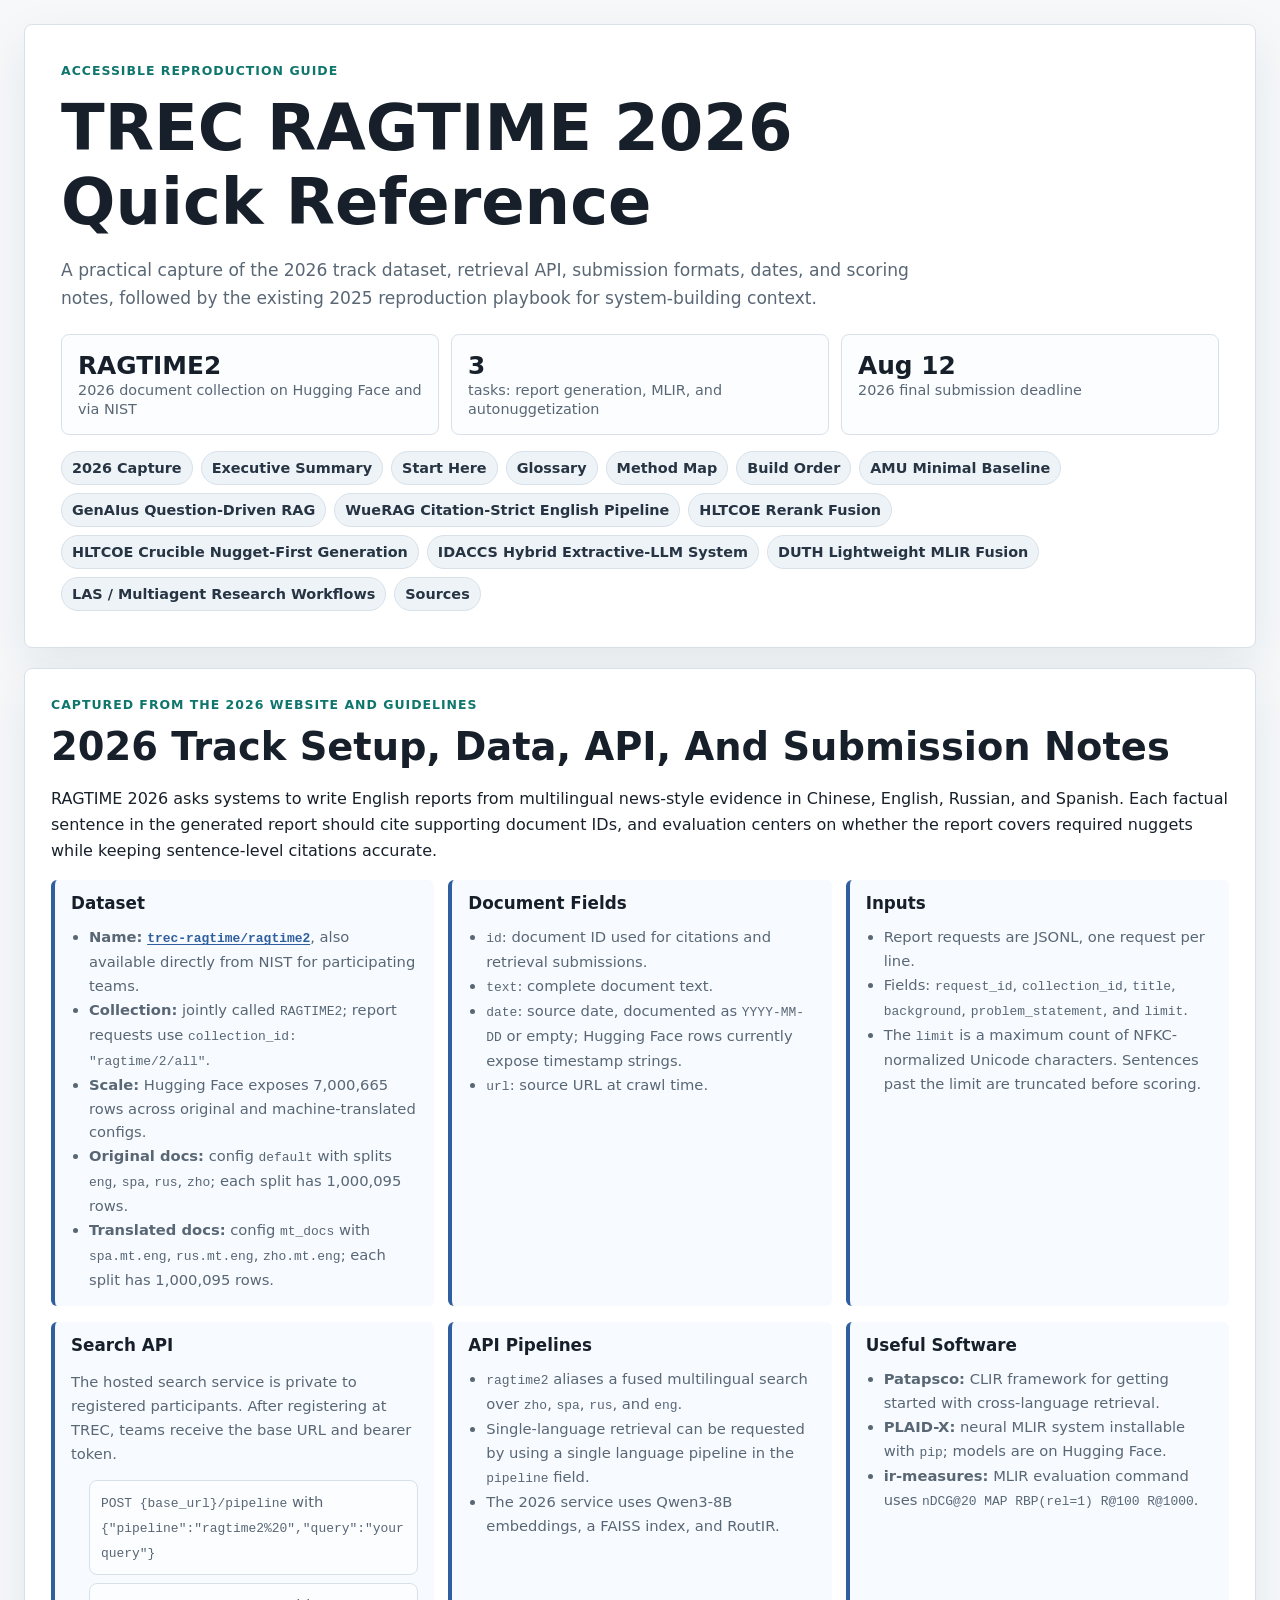
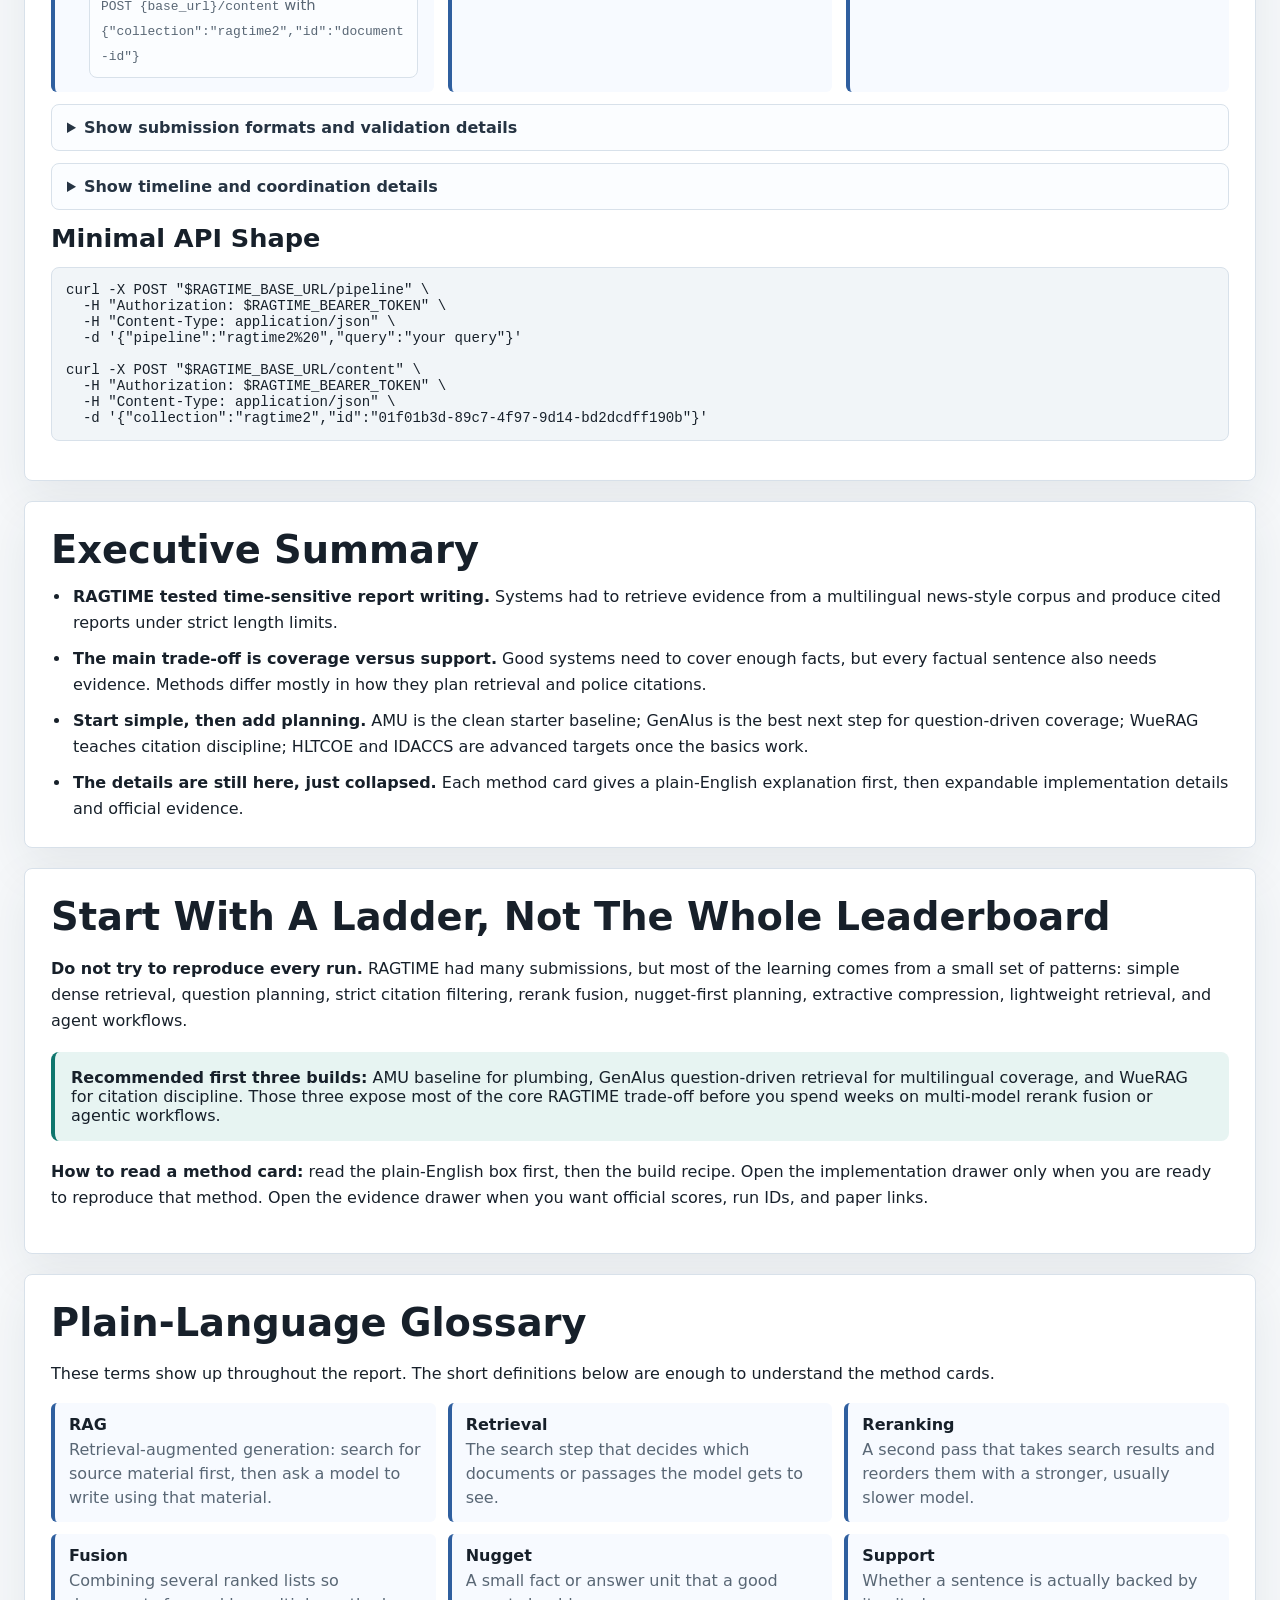
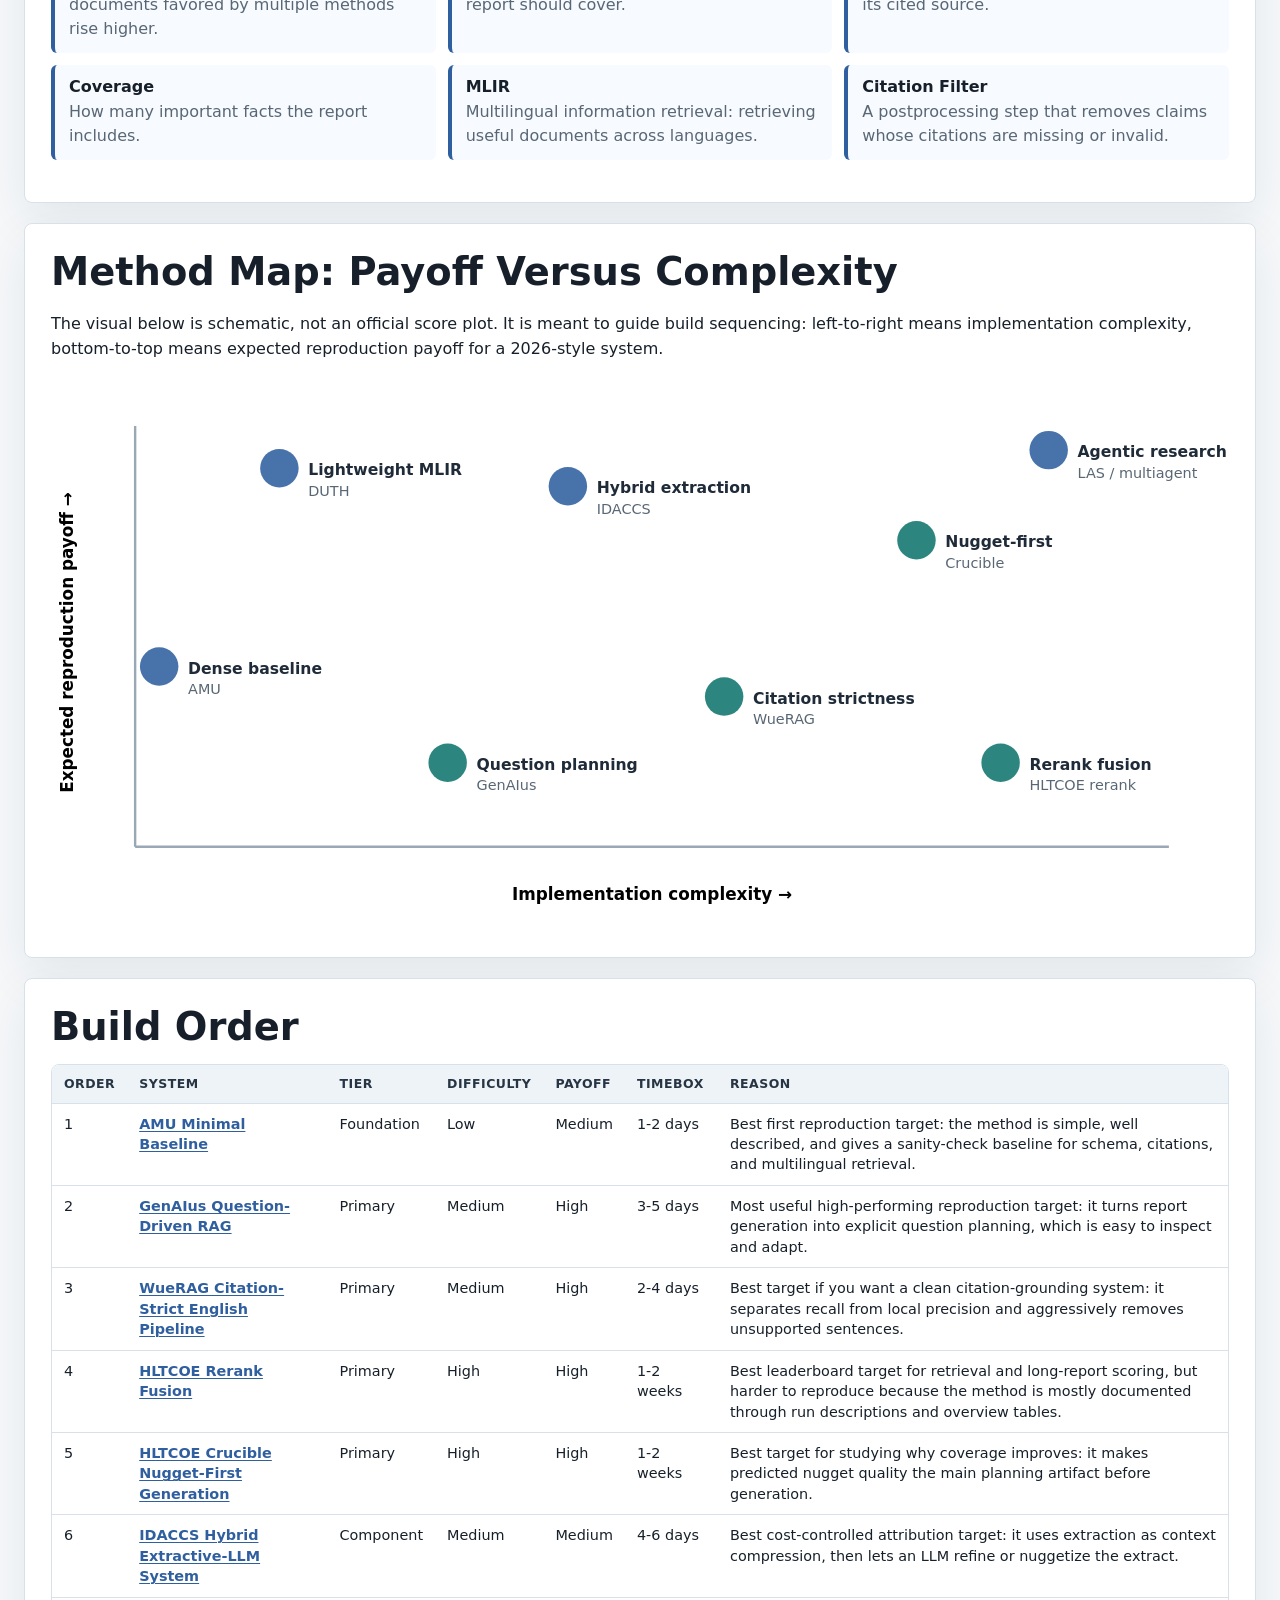
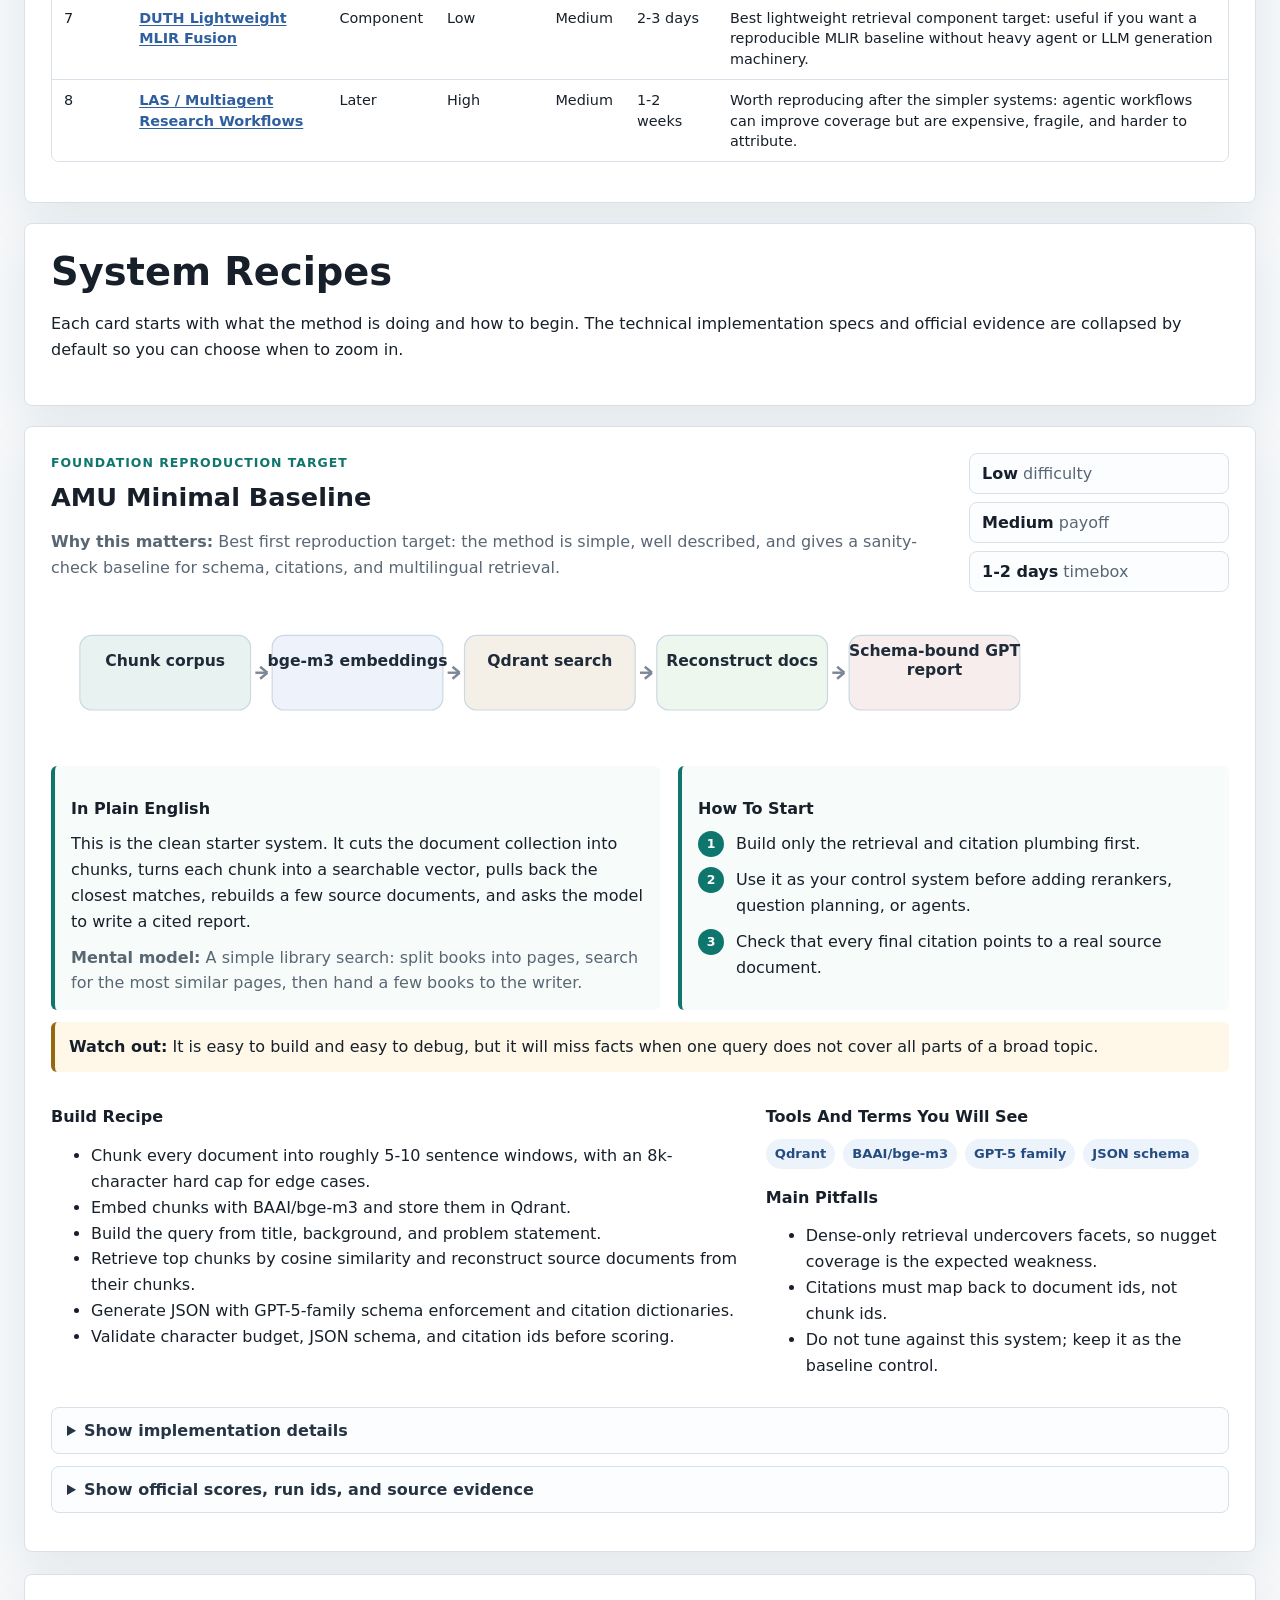
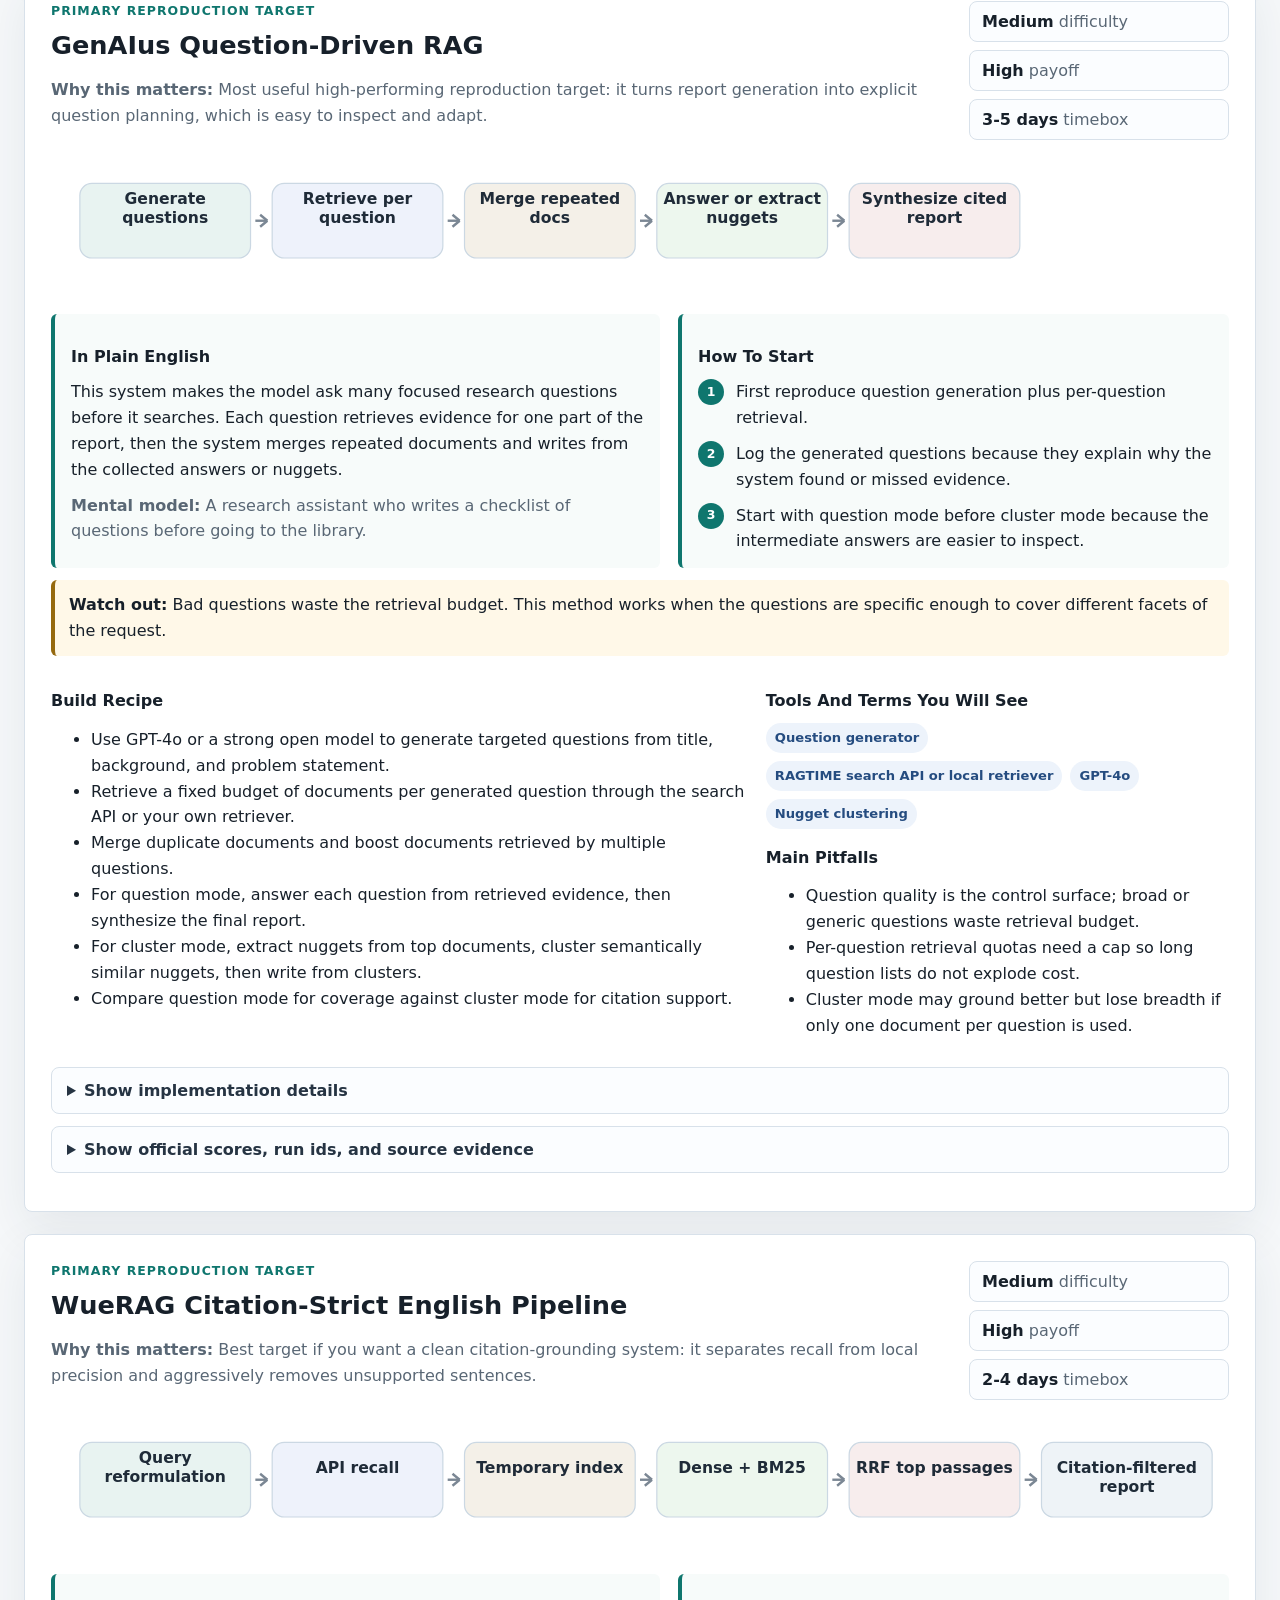
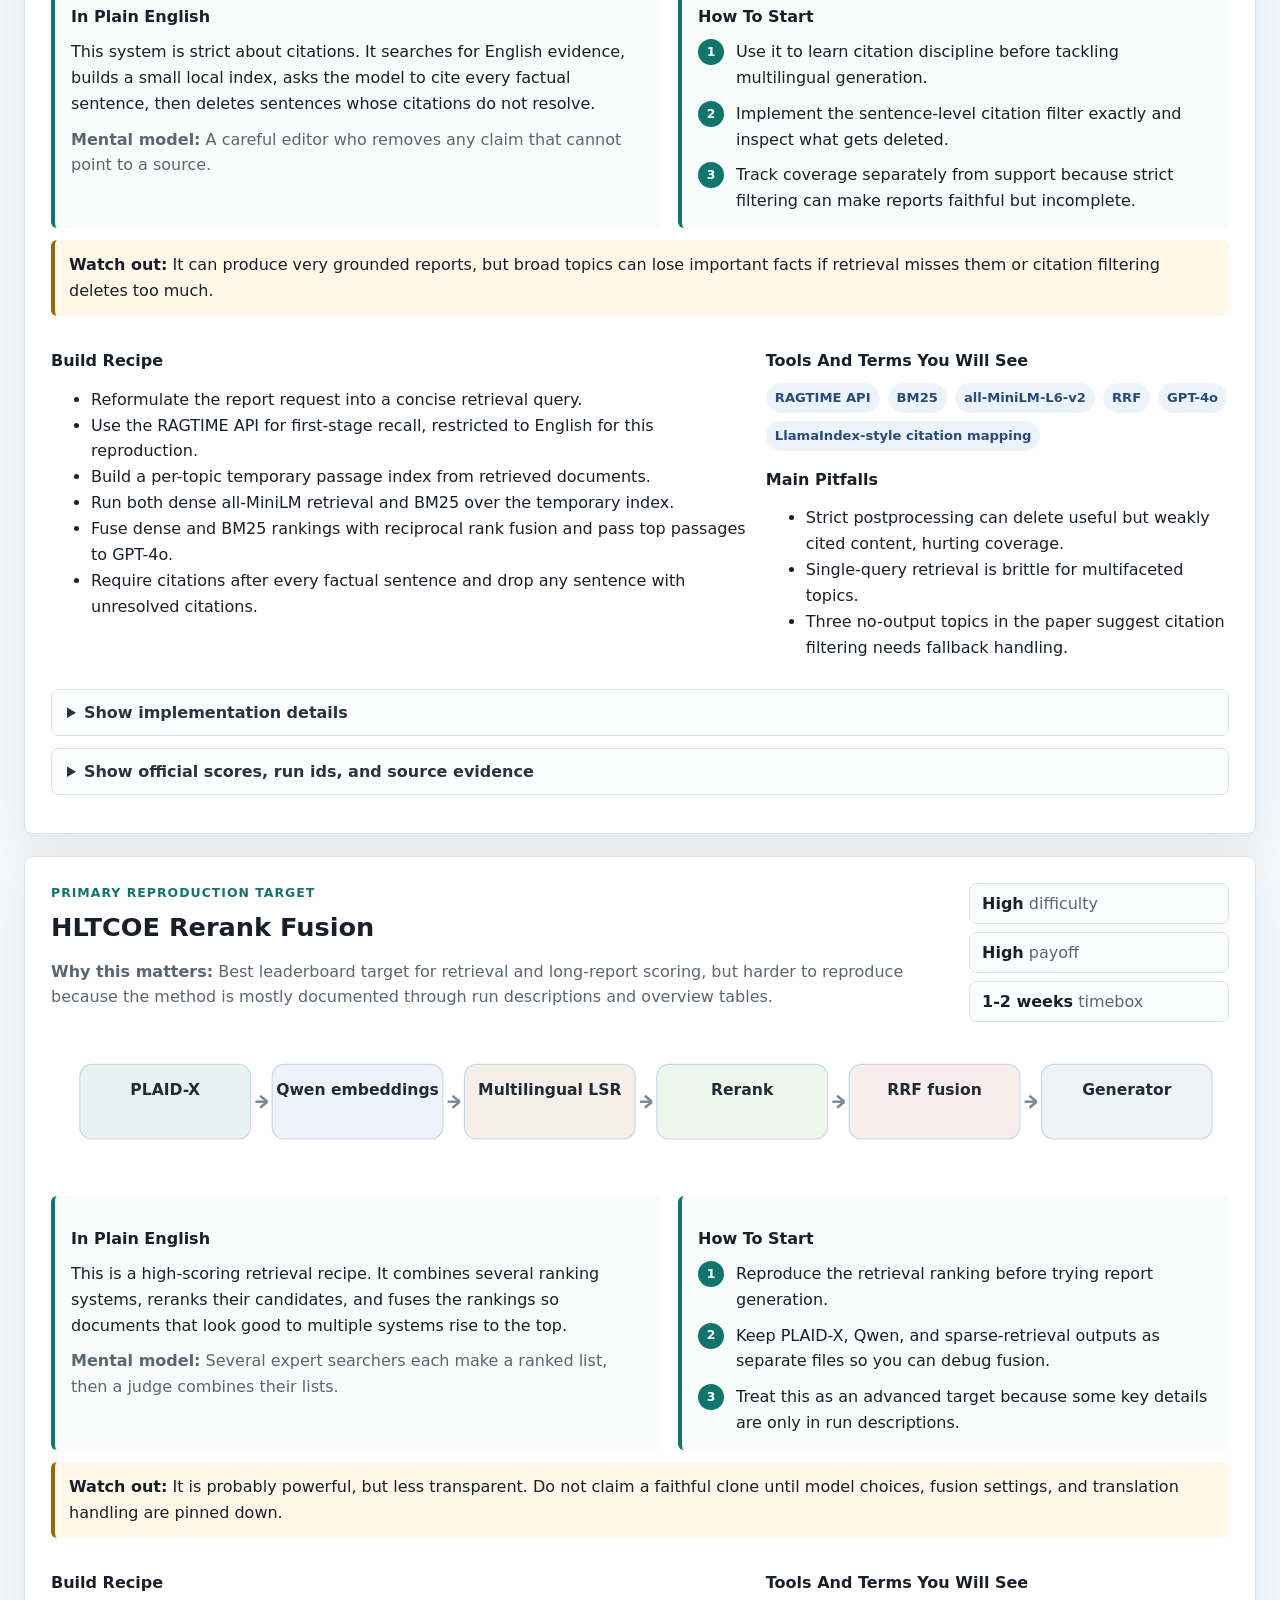
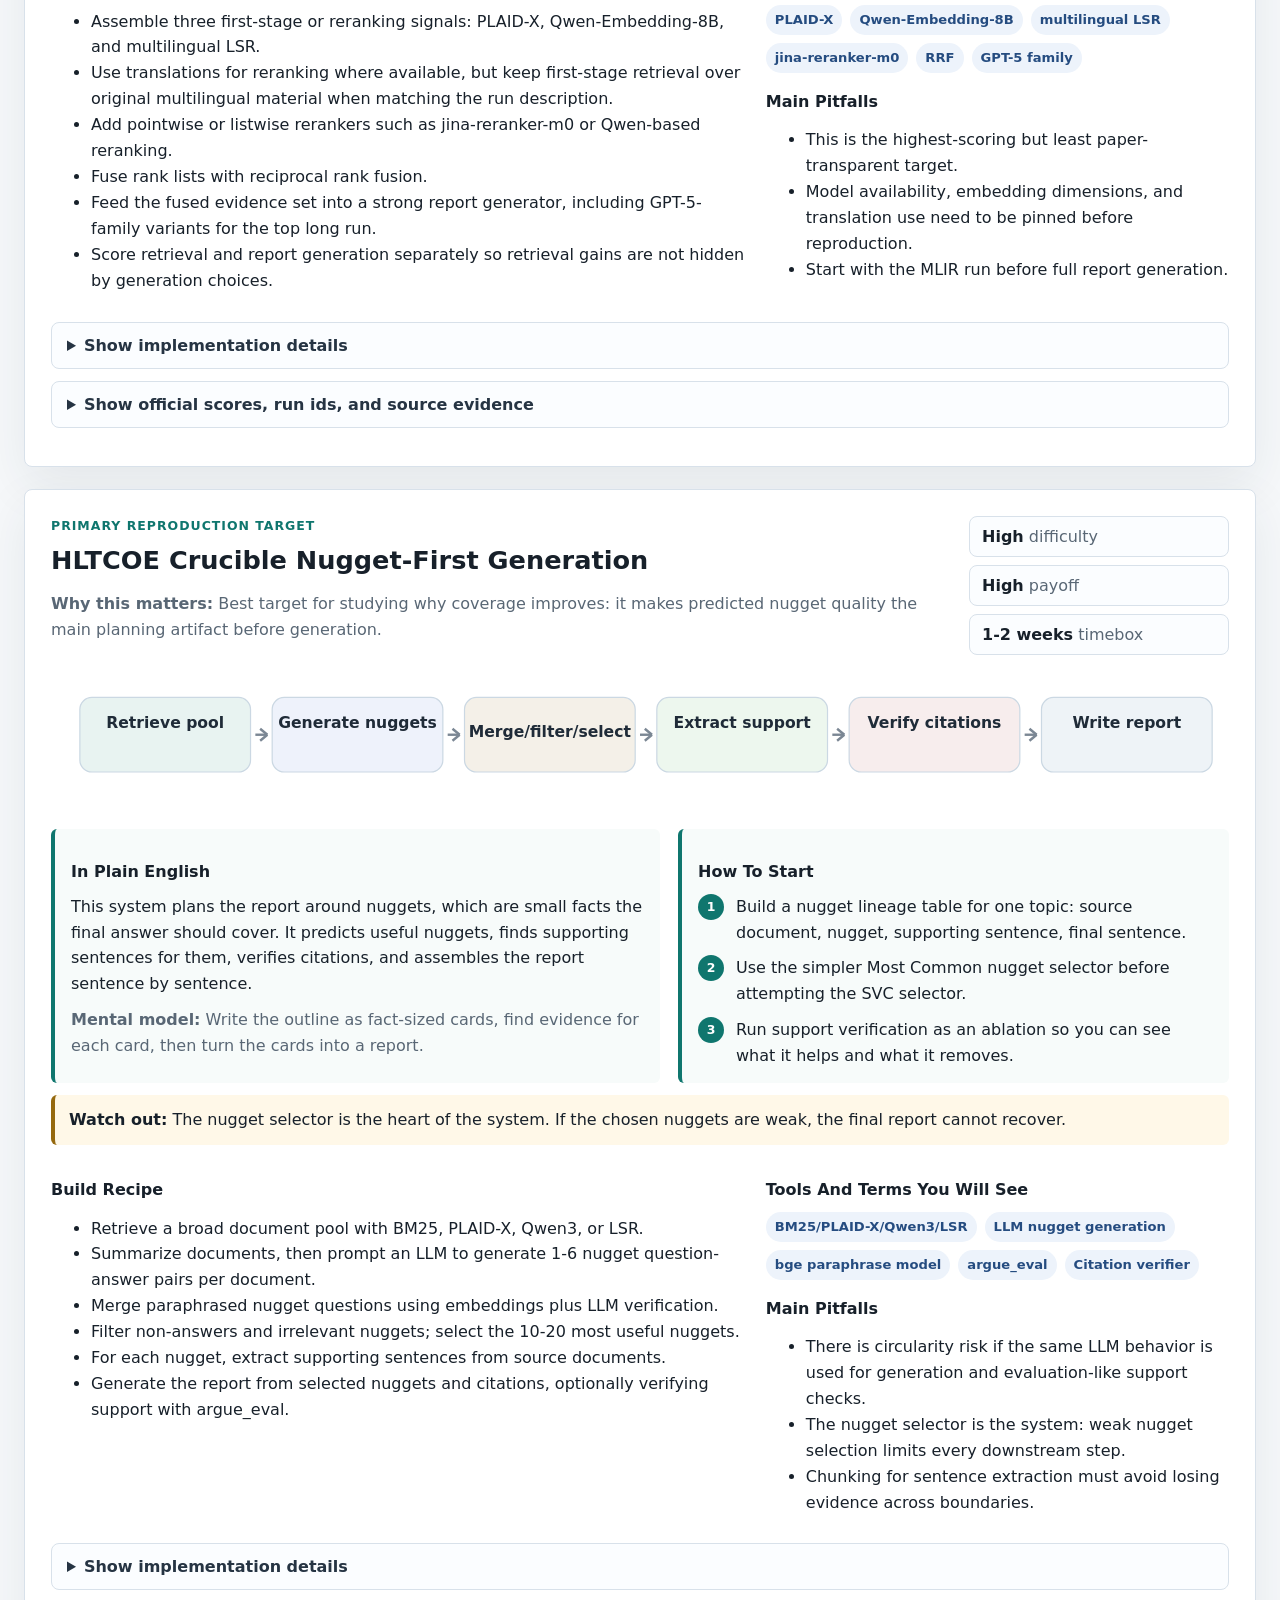
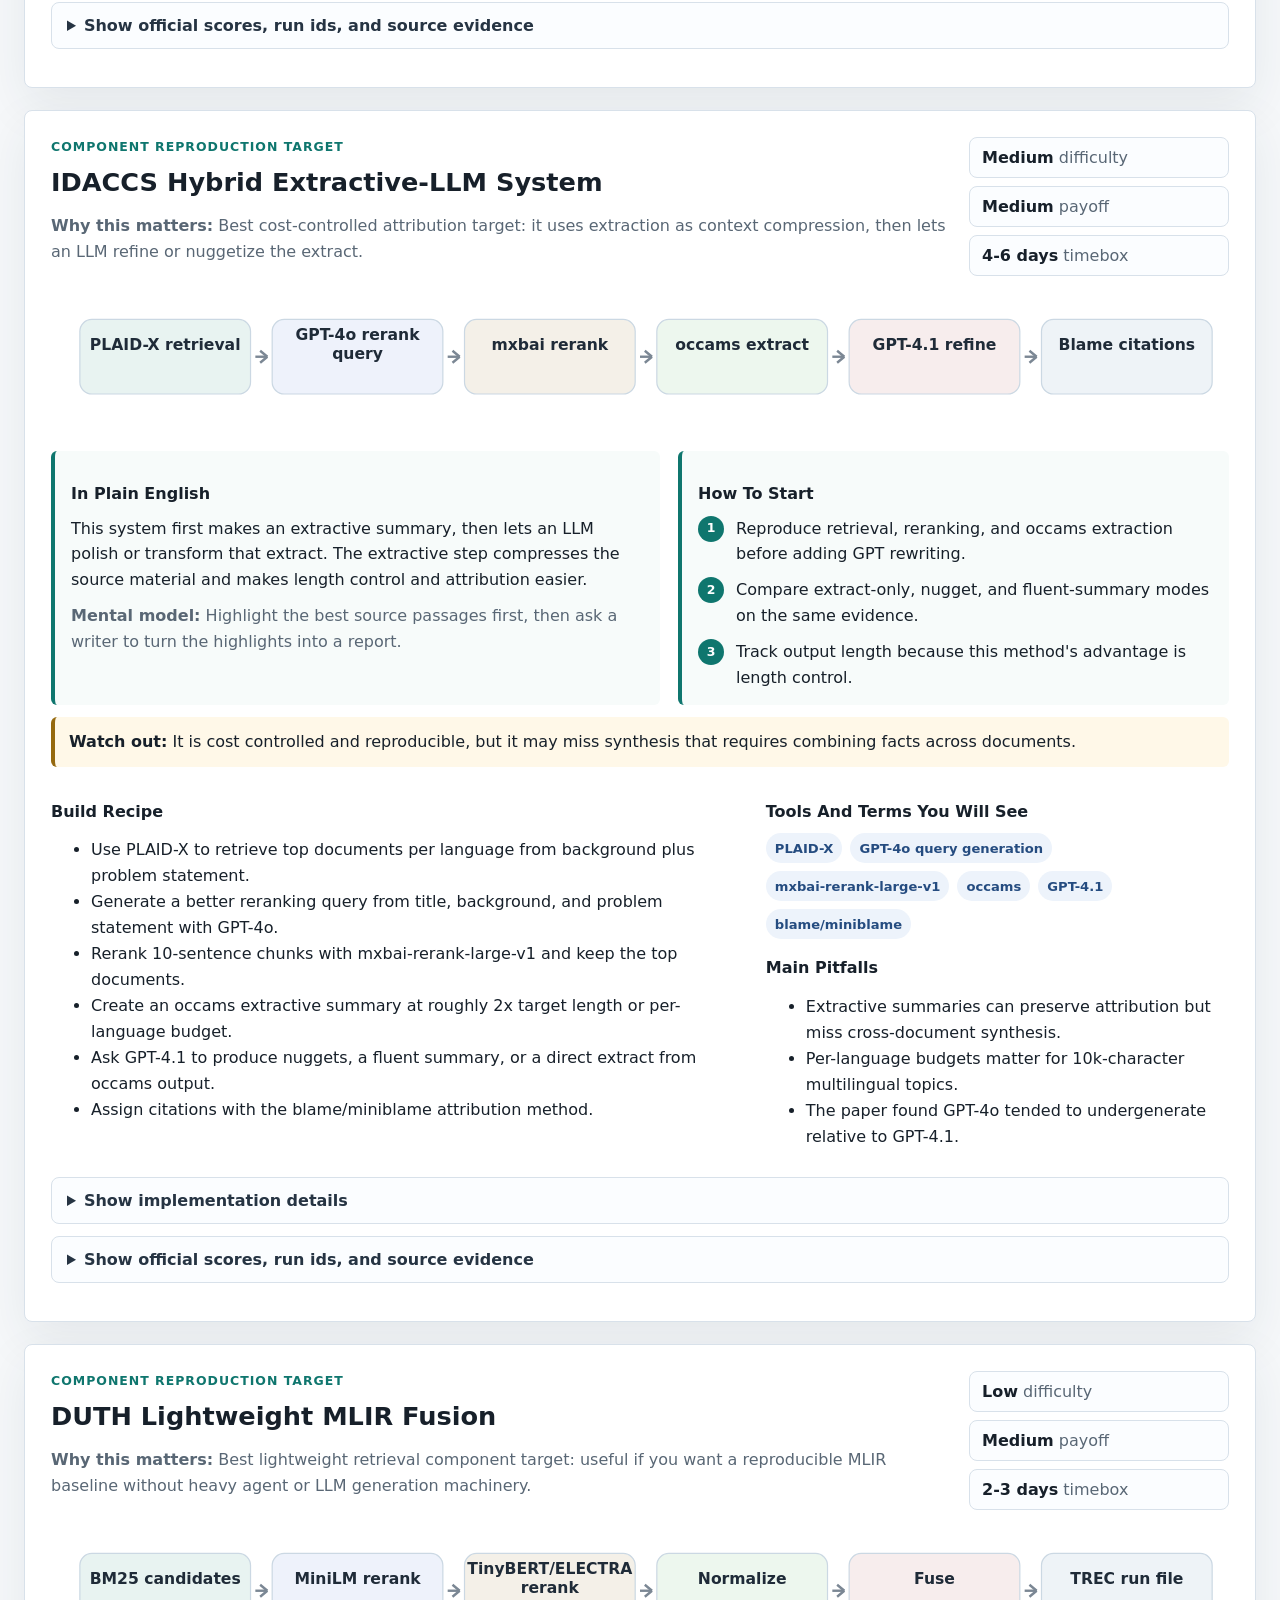
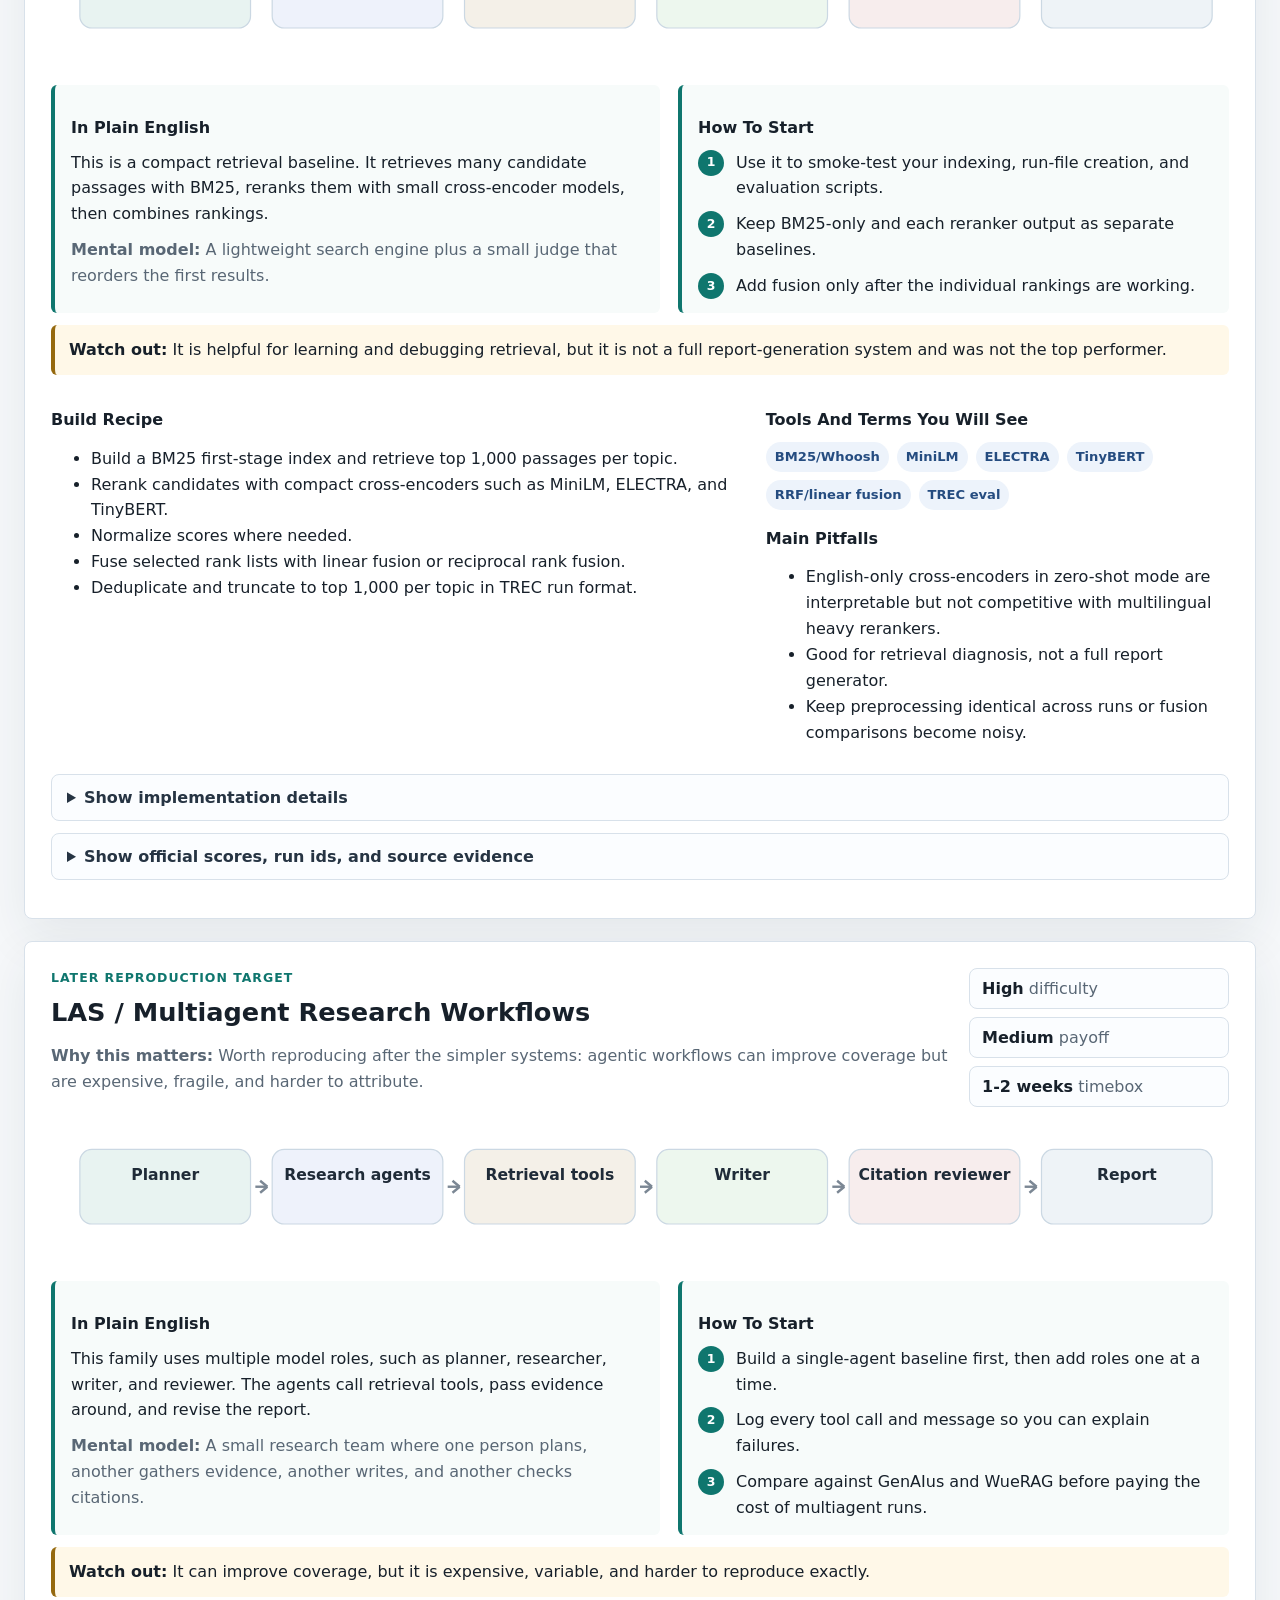
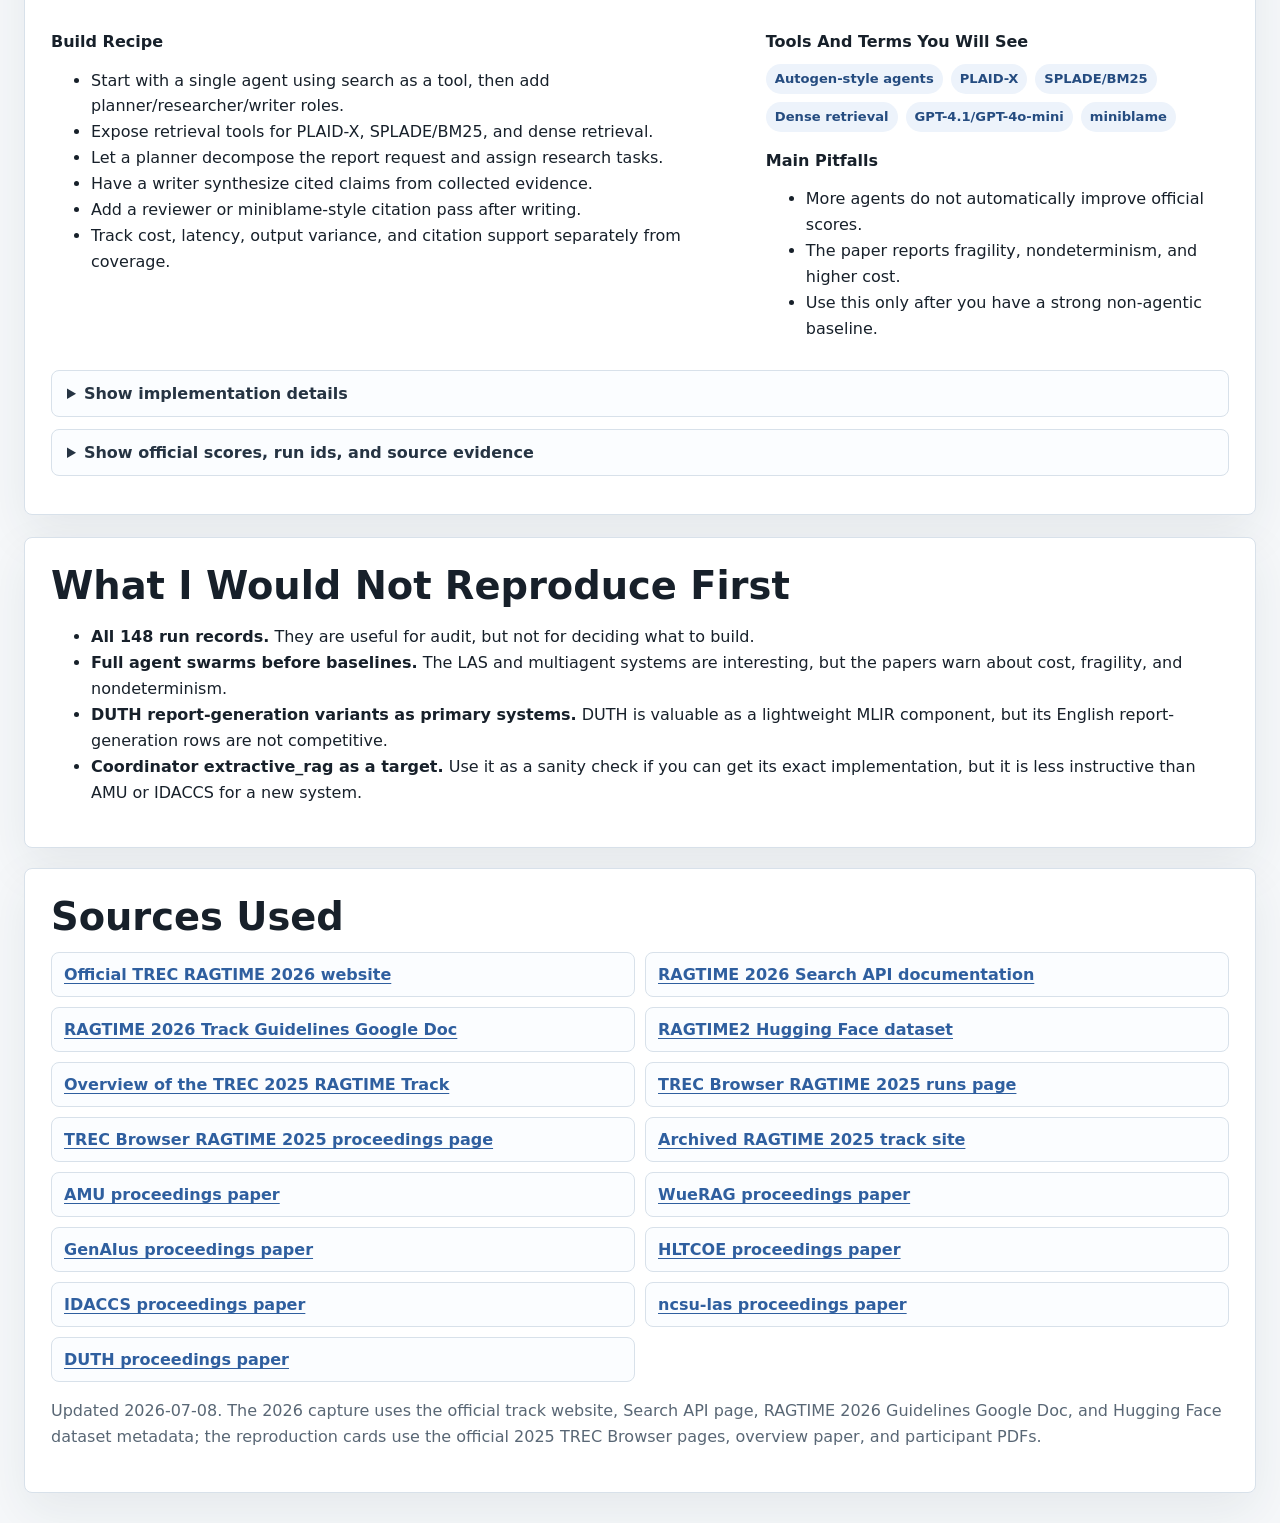
==== commit 47b4a53e: "Add RAGTIME 2026 reference and mini viewer" ====
--- a/index.html
+++ b/index.html
@@ -1,9 +1,9 @@
-<!doctype html>
+<!DOCTYPE html>
 <html lang="en">
 <head>
   <meta charset="utf-8">
   <meta name="viewport" content="width=device-width, initial-scale=1">
-  <title>TREC RAGTIME 2025 Reproduction Playbook</title>
+  <title>TREC RAGTIME 2026 Quick Reference and 2025 Reproduction Playbook</title>
   <style>
     :root {
       --bg: #f6f8fa;
@@ -24,6 +24,8 @@
     html { scroll-behavior: smooth; }
     body { margin: 0; background: var(--bg); color: var(--ink); }
     a { color: var(--blue); font-weight: 800; text-decoration-thickness: 0.08em; text-underline-offset: 0.16em; }
+    .skip-link { position: absolute; left: 16px; top: 12px; transform: translateY(-160%); padding: 10px 12px; border-radius: 6px; background: var(--ink); color: #fff; z-index: 10; }
+    .skip-link:focus { transform: translateY(0); }
     .layout { max-width: 1280px; margin: 0 auto; padding: 24px; }
     header, section, .candidate-card { border: 1px solid var(--line); border-radius: 8px; background: var(--paper); box-shadow: var(--shadow); }
     header { padding: 36px; margin-bottom: 20px; }
@@ -43,6 +45,14 @@
     .toc { display: flex; flex-wrap: wrap; gap: 8px; margin-top: 16px; }
     .toc a { display: inline-flex; min-height: 34px; align-items: center; padding: 7px 10px; border: 1px solid var(--line); border-radius: 999px; background: var(--soft); color: #263443; text-decoration: none; font-size: 0.9rem; }
     .callout { margin: 18px 0; padding: 16px; border-left: 4px solid var(--teal); border-radius: 8px; background: var(--soft-teal); }
+    .quick-grid { display: grid; grid-template-columns: repeat(3, minmax(0, 1fr)); gap: 14px; margin-top: 16px; }
+    .quick-box { min-width: 0; padding: 14px 16px; border-left: 4px solid var(--blue); border-radius: 6px; background: #f7faff; }
+    .quick-box h3 { font-size: 1.05rem; }
+    .quick-box p, .quick-box li { color: var(--muted); font-size: 0.92rem; }
+    .quick-box ul { margin: 0; padding-left: 18px; }
+    .inline-code-list { display: grid; gap: 8px; margin: 12px 0 0; padding: 0; list-style: none; }
+    .inline-code-list li { padding: 9px 11px; border: 1px solid var(--line); border-radius: 8px; background: #fbfdff; }
+    .api-example { margin-top: 14px; }
     .map-svg, .pipeline-svg { width: 100%; height: auto; display: block; }
     .candidate-card { padding: 26px; margin-bottom: 22px; scroll-margin-top: 16px; }
     .candidate-head { display: grid; grid-template-columns: minmax(0, 1fr) 260px; gap: 18px; align-items: start; }
@@ -91,23 +101,25 @@
     @media (max-width: 860px) {
       .layout { padding: 14px; }
       header, section, .candidate-card { padding: 20px; }
-      .hero-grid, .candidate-head, .plain-grid, .card-grid, .detail-grid, .glossary, .source-grid { grid-template-columns: 1fr; }
+      .hero-grid, .candidate-head, .plain-grid, .card-grid, .detail-grid, .glossary, .source-grid, .quick-grid { grid-template-columns: 1fr; }
       table { min-width: 680px; }
     }
   </style>
 </head>
 <body>
-  <div class="layout">
+  <a class="skip-link" href="#main-content">Skip to report content</a>
+  <main id="main-content" class="layout">
     <header>
       <p class="kicker">Accessible reproduction guide</p>
-      <h1>TREC RAGTIME 2025 Reproduction Playbook</h1>
-      <p class="lede">A beginner-friendly guide to the 2025 RAGTIME competition and the few systems worth reproducing. The short explanations are visible by default; the implementation knobs, prompts, scores, and run IDs are collapsed until you want them.</p>
+      <h1>TREC RAGTIME 2026 Quick Reference</h1>
+      <p class="lede">A practical capture of the 2026 track dataset, retrieval API, submission formats, dates, and scoring notes, followed by the existing 2025 reproduction playbook for system-building context.</p>
       <div class="hero-grid">
-        <div class="hero-card"><b>8</b><span>systems or system families worth studying</span></div>
-        <div class="hero-card"><b>2</b><span>reading layers: simple first, technical on demand</span></div>
-        <div class="hero-card"><b>16</b><span>collapsed detail drawers for specs and evidence</span></div>
+        <div class="hero-card"><b>RAGTIME2</b><span>2026 document collection on Hugging Face and via NIST</span></div>
+        <div class="hero-card"><b>3</b><span>tasks: report generation, MLIR, and autonuggetization</span></div>
+        <div class="hero-card"><b>Aug 12</b><span>2026 final submission deadline</span></div>
       </div>
       <nav class="toc">
+        <a href="#track-2026">2026 Capture</a>
         <a href="#executive-summary">Executive Summary</a>
         <a href="#start">Start Here</a>
         <a href="#glossary">Glossary</a>
@@ -117,6 +129,127 @@
         <a href="#sources">Sources</a>
       </nav>
     </header>
+
+    <section id="track-2026">
+      <p class="kicker">Captured from the 2026 website and guidelines</p>
+      <h2>2026 Track Setup, Data, API, And Submission Notes</h2>
+      <p>RAGTIME 2026 asks systems to write English reports from multilingual news-style evidence in Chinese, English, Russian, and Spanish. Each factual sentence in the generated report should cite supporting document IDs, and evaluation centers on whether the report covers required nuggets while keeping sentence-level citations accurate.</p>
+      <div class="quick-grid">
+        <div class="quick-box">
+          <h3>Dataset</h3>
+          <ul>
+            <li><strong>Name:</strong> <a href="https://huggingface.co/datasets/trec-ragtime/ragtime2"><code>trec-ragtime/ragtime2</code></a>, also available directly from NIST for participating teams.</li>
+            <li><strong>Collection:</strong> jointly called <code>RAGTIME2</code>; report requests use <code>collection_id: "ragtime/2/all"</code>.</li>
+            <li><strong>Scale:</strong> Hugging Face exposes 7,000,665 rows across original and machine-translated configs.</li>
+            <li><strong>Original docs:</strong> config <code>default</code> with splits <code>eng</code>, <code>spa</code>, <code>rus</code>, <code>zho</code>; each split has 1,000,095 rows.</li>
+            <li><strong>Translated docs:</strong> config <code>mt_docs</code> with <code>spa.mt.eng</code>, <code>rus.mt.eng</code>, <code>zho.mt.eng</code>; each split has 1,000,095 rows.</li>
+          </ul>
+        </div>
+        <div class="quick-box">
+          <h3>Document Fields</h3>
+          <ul>
+            <li><code>id</code>: document ID used for citations and retrieval submissions.</li>
+            <li><code>text</code>: complete document text.</li>
+            <li><code>date</code>: source date, documented as <code>YYYY-MM-DD</code> or empty; Hugging Face rows currently expose timestamp strings.</li>
+            <li><code>url</code>: source URL at crawl time.</li>
+          </ul>
+        </div>
+        <div class="quick-box">
+          <h3>Inputs</h3>
+          <ul>
+            <li>Report requests are JSONL, one request per line.</li>
+            <li>Fields: <code>request_id</code>, <code>collection_id</code>, <code>title</code>, <code>background</code>, <code>problem_statement</code>, and <code>limit</code>.</li>
+            <li>The <code>limit</code> is a maximum count of NFKC-normalized Unicode characters. Sentences past the limit are truncated before scoring.</li>
+          </ul>
+        </div>
+      </div>
+      <div class="quick-grid">
+        <div class="quick-box">
+          <h3>Search API</h3>
+          <p>The hosted search service is private to registered participants. After registering at TREC, teams receive the base URL and bearer token.</p>
+          <ul class="inline-code-list">
+            <li><code>POST {base_url}/pipeline</code> with <code>{"pipeline":"ragtime2%20","query":"your query"}</code></li>
+            <li><code>POST {base_url}/content</code> with <code>{"collection":"ragtime2","id":"document-id"}</code></li>
+          </ul>
+        </div>
+        <div class="quick-box">
+          <h3>API Pipelines</h3>
+          <ul>
+            <li><code>ragtime2</code> aliases a fused multilingual search over <code>zho</code>, <code>spa</code>, <code>rus</code>, and <code>eng</code>.</li>
+            <li>Single-language retrieval can be requested by using a single language pipeline in the <code>pipeline</code> field.</li>
+            <li>The 2026 service uses Qwen3-8B embeddings, a FAISS index, and RoutIR.</li>
+          </ul>
+        </div>
+        <div class="quick-box">
+          <h3>Useful Software</h3>
+          <ul>
+            <li><strong>Patapsco:</strong> CLIR framework for getting started with cross-language retrieval.</li>
+            <li><strong>PLAID-X:</strong> neural MLIR system installable with <code>pip</code>; models are on Hugging Face.</li>
+            <li><strong>ir-measures:</strong> MLIR evaluation command uses <code>nDCG@20 MAP RBP(rel=1) R@100 R@1000</code>.</li>
+          </ul>
+        </div>
+      </div>
+      <details class="detail-toggle"><summary>Show submission formats and validation details</summary><div>
+        <div class="detail-grid">
+          <div class="subsection">
+            <h4>Report Generation Output</h4>
+            <ul>
+              <li>Submission is JSONL, one report object per line.</li>
+              <li><code>metadata</code> includes <code>team_id</code>, <code>topic_id</code>, <code>run_id</code>, and <code>run_desc</code>; <code>run_id</code> max is 25 characters.</li>
+              <li><code>responses</code> is an ordered array of sentence objects with <code>text</code> and <code>citations</code>.</li>
+              <li><code>citations</code> maps document IDs to numeric confidence/priority scores.</li>
+              <li><code>references</code> is the union of all cited document IDs.</li>
+            </ul>
+          </div>
+          <div class="subsection">
+            <h4>MLIR Ranked Results</h4>
+            <ul>
+              <li>Use standard TREC ad hoc run format: <code>request_id Q0 doc_id rank score run_id</code>.</li>
+              <li>Rows for each topic must be contiguous.</li>
+              <li>Scores must be non-increasing within each topic.</li>
+              <li>Up to 1,000 results per query are accepted; longer lists are truncated.</li>
+            </ul>
+          </div>
+        </div>
+        <div class="detail-grid">
+          <div class="subsection">
+            <h4>Autonuggetization Output</h4>
+            <ul>
+              <li>Submission is JSONL, one nugget set per topic.</li>
+              <li><code>metadata</code> mirrors report metadata with <code>team_id</code>, <code>topic_id</code>, <code>run_id</code>, and <code>run_desc</code>.</li>
+              <li><code>nugget_bank</code> contains nugget dictionaries with <code>question</code>, <code>aggregator_type</code>, and <code>answers</code>.</li>
+              <li><code>aggregator_type</code> is <code>AND</code> or <code>OR</code>; each answer carries answer text plus supporting document IDs.</li>
+              <li>Nuggets and answers are treated as unordered sets.</li>
+            </ul>
+          </div>
+          <div class="subsection">
+            <h4>Validation And Assessment</h4>
+            <ul>
+              <li>A validator will be posted in the TREC Active Participants area; runs that fail validation are rejected outright.</li>
+              <li>Sentence segmentation may be done by the team; segmentation corrections are allowed without making a run manual, as long as system software is unchanged.</li>
+              <li>Reports are assessed by nugget recall and sentence citation precision.</li>
+              <li>At least the first citation for each report sentence is assessed; citation scores set assessment priority.</li>
+            </ul>
+          </div>
+        </div>
+      </div></details>
+      <details class="detail-toggle"><summary>Show timeline and coordination details</summary><div>
+        <div class="table-wrap compact"><table><thead><tr><th>Date</th><th>Milestone</th></tr></thead><tbody><tr><td>March 2026</td><td>Registration opens at <a href="http://ir.nist.gov/evalbase">NIST EvalBase</a>.</td></tr><tr><td>April-May 2026</td><td>Evaluation collection and track guidelines released.</td></tr><tr><td>Late June 2026</td><td>Final topics released.</td></tr><tr><td>August 12, 2026</td><td>Final submissions due to NIST.</td></tr><tr><td>October 2026</td><td>Results and feedback distributed to participants.</td></tr><tr><td>December 2026</td><td>TREC 2026 conference.</td></tr></tbody></table></div>
+        <p class="muted"><strong>Coordinators:</strong> Dawn Lawrie, Sean MacAvaney, James Mayfield, Luca Soldaini, Eugene Yang, and Andrew Yates. General questions go to <a href="mailto:ragtime-organizers@googlegroups.com">ragtime-organizers@googlegroups.com</a> or the TREC Slack.</p>
+      </div></details>
+      <div class="api-example">
+        <h3>Minimal API Shape</h3>
+        <pre><code>curl -X POST "$RAGTIME_BASE_URL/pipeline" \
+  -H "Authorization: $RAGTIME_BEARER_TOKEN" \
+  -H "Content-Type: application/json" \
+  -d '{"pipeline":"ragtime2%20","query":"your query"}'
+
+curl -X POST "$RAGTIME_BASE_URL/content" \
+  -H "Authorization: $RAGTIME_BEARER_TOKEN" \
+  -H "Content-Type: application/json" \
+  -d '{"collection":"ragtime2","id":"01f01b3d-89c7-4f97-9d14-bd2dcdff190b"}'</code></pre>
+      </div>
+    </section>
 
     <section id="executive-summary">
       <h2>Executive Summary</h2>
@@ -167,7 +300,7 @@
       <p>Each card starts with what the method is doing and how to begin. The technical implementation specs and official evidence are collapsed by default so you can choose when to zoom in.</p>
     </section>
 
-    
+
     <article class="candidate-card" id="amu">
       <div class="candidate-head">
         <div>
@@ -239,7 +372,7 @@
       <ul class="run-desc"><li><code>AMU1ENG</code>: The entire retrieval phase was performed on a locally hosted vector database. During the process of inserting texts into the database, they were divided into chunks of approximately 5 to 10 sentences, depending on their length. In edge cases, the maximum chunk size was set to 8k characters. These chunks were then vectorized using the base model BAAI/BGE-m3 with GPU acceleration. Retrieval was conducted using a standard similarity search based on the cosine similarity score.</li><li><code>AMU1ML</code>: The entire retrieval phase was performed on a locally hosted vector database. During the process of inserting texts into the database, they were divided into chunks of approximately 5 to 10 sentences, depending on their length. In edge cases, the maximum chunk size was set to 8k characters. These chunks were then vectorized using the base model BAAI/BGE-m3 with GPU acceleration. Retrieval was conducted using a standard similarity search based on the cosine similarity score without reranking process</li></ul>
     </div></details>
     </article>
-    
+
 
     <article class="candidate-card" id="genaius">
       <div class="candidate-head">
@@ -312,7 +445,7 @@
       <ul class="run-desc"><li><code>genaius-question</code>: (1) Generate questions using GPT-4o, (2) retrieve relevant documents for these questions using the provided search API</li><li><code>genaius-cluster</code>: (1) Generate questions using GPT-4o, (2) retrieve relevant documents for these questions using the provided search API</li><li><code>genaius-llama3-3-70B</code>: (1) Generate questions using Llama3.3-70B, (2) retrieve relevant documents for these questions using the provided search API, (3) merge the retrieved documents</li><li><code>genaius-gpt-4o</code>: (1) Generate questions using GPT-4o, (2) retrieve relevant documents for these questions using the provided search API, (3) merge the retrieved documents</li></ul>
     </div></details>
     </article>
-    
+
 
     <article class="candidate-card" id="wuerag">
       <div class="candidate-head">
@@ -387,7 +520,7 @@
       <ul class="run-desc"><li><code>WueRAG_2025_08_22</code>: The retrieval process starts by reformulating the user query for better search relevance. Depending on configuration, the system either queries a remote RAGTIME API or searches local indices (for the last submission the RAGTIME API was used with subset set to &quot;eng&quot;). Retrieved documents are converted into a temporary index and processed via an embedding-based and BM25 retriever, in an hybrid setting.</li></ul>
     </div></details>
     </article>
-    
+
 
     <article class="candidate-card" id="hltcoe-rerank">
       <div class="candidate-head">
@@ -459,7 +592,7 @@
       <ul class="run-desc"><li><code>hltime-gpt5.searcher</code>: Searcher II pointwise reranking RRF of PLAID-X, Qwen-Embedding-8B, and multilingual LSR.</li><li><code>hltime-qwen-jina</code>: Fusion of jina-reranker-m0 and Qwen-Embedding-8B reranking RRF of PLAID-X, Qwen-Embedding-8B, and multilingual LSR. Translations were used for reranking but not used for first-stage retrieval.</li><li><code>hltime-fsrrfprf</code>: RRF of PLAID-X, Qwen-Embedding-8B, and multilingual LSR using PRF with each. Translations were not used.</li></ul>
     </div></details>
     </article>
-    
+
 
     <article class="candidate-card" id="crucible">
       <div class="candidate-head">
@@ -529,10 +662,10 @@
       <p>cru-ablR-PlaidX- was a top short multilingual human F1 system (0.127). Multiple Crucible variants scored above 0.60 long multilingual Auto-ARGUE F1.</p>
       <div class="table-wrap small"><table><thead><tr><th>Evidence table</th><th>Run</th><th>Metric</th><th>Value</th><th>Context</th></tr></thead><tbody><tr><td>Short multilingual report generation</td><td><code>cru-ablR-PlaidX-</code></td><td>Human F1</td><td>0.127</td><td>Human nugget 0.178, support 0.643; Auto F1 0.481</td></tr><tr><td>Short multilingual report generation</td><td><code>cru-ablR-</code></td><td>Human F1</td><td>0.117</td><td>Human nugget 0.174, support 0.559; Auto F1 0.498</td></tr><tr><td>Short multilingual report generation</td><td><code>cru-ansR-</code></td><td>Human F1</td><td>0.106</td><td>Human nugget 0.157, support 0.549; Auto F1 0.466</td></tr><tr><td>Short multilingual report generation</td><td><code>cru-ansR-conf-</code></td><td>Human F1</td><td>0.105</td><td>Human nugget 0.155, support 0.541; Auto F1 0.475</td></tr><tr><td>Long report generation</td><td><code>cru-ansR-conf-</code></td><td>Auto-ARGUE F1</td><td>0.634</td><td>Subtask M; nugget 0.514, support 0.929</td></tr><tr><td>Long report generation</td><td><code>cru-ansR-</code></td><td>Auto-ARGUE F1</td><td>0.623</td><td>Subtask M; nugget 0.506, support 0.936</td></tr><tr><td>Long report generation</td><td><code>cru-ablR-</code></td><td>Auto-ARGUE F1</td><td>0.611</td><td>Subtask M; nugget 0.488, support 0.953</td></tr><tr><td>Long report generation</td><td><code>cru-ablR-PlaidX-</code></td><td>Auto-ARGUE F1</td><td>0.605</td><td>Subtask M; nugget 0.480, support 0.943</td></tr></tbody></table></div>
       <p class="muted"><strong>Run ids:</strong> <a href="https://pages.nist.gov/trec-browser/trec34/ragtime/runs/#cru-ablr-plaidx-"><code>cru-ablR-PlaidX-</code></a> · <a href="https://pages.nist.gov/trec-browser/trec34/ragtime/runs/#cru-ansr-conf-"><code>cru-ansR-conf-</code></a> · <a href="https://pages.nist.gov/trec-browser/trec34/ragtime/runs/#cru-ansr-"><code>cru-ansR-</code></a> · <a href="https://pages.nist.gov/trec-browser/trec34/ragtime/runs/#cru-ablr-"><code>cru-ablR-</code></a> · <a href="https://trec.nist.gov/pubs/trec34/papers/HLTCOE.dragun.rag.ragtime.pdf">paper</a></p>
-      
+
     </div></details>
     </article>
-    
+
 
     <article class="candidate-card" id="idaccs">
       <div class="candidate-head">
@@ -606,7 +739,7 @@
       <ul class="run-desc"><li><code>IDACCS_hybrid_4.1</code>: The following steps were done.</li><li><code>IDACCS_extract_4.1</code>: \item The organizers served to retrieve the top 30 documents using the background and problem statement as a query. \item We reranked the documents to get the top 10 using \texttt{mxbai-rerank-large-v1} on 10 sentence chunks with an overlap of 5, using a query generated by GPT-4o based on the title, background, and problem statement.</li><li><code>IDACCS_hybridtb_4.1</code>: \item The organizers served to retrieve the top 30 documents using the background and problem statement as a query. \item We reranked the documents to get the top 10 using \texttt{mxbai-rerank-large-v1} on 10 sentence chunks with an overlap of 5, using a query generated by title, and background</li></ul>
     </div></details>
     </article>
-    
+
 
     <article class="candidate-card" id="duth">
       <div class="candidate-head">
@@ -678,7 +811,7 @@
       <ul class="run-desc"><li><code>duth_mlir_xenc</code>: English-only retrieval with a cross-lingual transformer encoder (“x-encoder”) for dense retrieval over the RAGTIME1 English subset. Results are scored by dot-product similarity, deduplicated, and truncated to top-1000 per topic.</li><li><code>mlir-pybm25</code>: English-only BM25 baseline on the RAGTIME1 English subset (standard parameters). We output a single ranked list per topic, deduplicated and truncated to top-1000.</li><li><code>mlir-fused</code>: English-only linear fusion of BM25 with selected dense runs (score-normalized then combined) on the RAGTIME1 English subset. The merged list is deduplicated and truncated to top-1000 per topic.</li><li><code>duth-mlir-mlm6</code>: English-only dense retrieval using a MiniLM 6-layer encoder on the RAGTIME1 English subset. We index document embeddings and rank by vector similarity; outputs are deduplicated and cut to top-1000.</li></ul>
     </div></details>
     </article>
-    
+
 
     <article class="candidate-card" id="agentic">
       <div class="candidate-head">
@@ -750,7 +883,7 @@
       <ul class="run-desc"><li><code>las_ag_round_robin</code>: track provided plaidx one</li><li><code>lg_nt_4q12r3l_mt_c</code>: Reciprocal ranked fusion over multilingual retrieval using plaid-x, multilingual LSR, and Qwen3 single dense vectors with ANN search.</li><li><code>auto_swarm_mt</code>: Reciprocal ranked fusion over multilingual retrieval using plaid-x, multilingual LSR, and Qwen3 single dense vectors with ANN search.</li></ul>
     </div></details>
     </article>
-    
+
 
     <section id="not-first">
       <h2>What I Would Not Reproduce First</h2>
@@ -765,11 +898,12 @@
     <section id="sources">
       <h2>Sources Used</h2>
       <div class="source-grid">
+        <a href="https://trec-ragtime.github.io/">Official TREC RAGTIME 2026 website</a><a href="https://trec-ragtime.github.io/search_api.html">RAGTIME 2026 Search API documentation</a><a href="https://docs.google.com/document/d/1XqypNTHxIdazxfnUebrp-EsUuGNhodhQGrJIDnYGaB4/edit?tab=t.0">RAGTIME 2026 Track Guidelines Google Doc</a><a href="https://huggingface.co/datasets/trec-ragtime/ragtime2">RAGTIME2 Hugging Face dataset</a>
         <a href="https://arxiv.org/html/2602.10024v2">Overview of the TREC 2025 RAGTIME Track</a><a href="https://pages.nist.gov/trec-browser/trec34/ragtime/runs/">TREC Browser RAGTIME 2025 runs page</a><a href="https://pages.nist.gov/trec-browser/trec34/ragtime/proceedings/">TREC Browser RAGTIME 2025 proceedings page</a><a href="https://trec-ragtime.github.io/2025.html">Archived RAGTIME 2025 track site</a>
         <a href="https://trec.nist.gov/pubs/trec34/papers/AMU.ragtime.pdf">AMU proceedings paper</a><a href="https://trec.nist.gov/pubs/trec34/papers/WueRAG.ragtime.pdf">WueRAG proceedings paper</a><a href="https://trec.nist.gov/pubs/trec34/papers/GenAIus.ragtime.pdf">GenAIus proceedings paper</a><a href="https://trec.nist.gov/pubs/trec34/papers/HLTCOE.dragun.rag.ragtime.pdf">HLTCOE proceedings paper</a><a href="https://trec.nist.gov/pubs/trec34/papers/IDACCS.rag.ragtime.pdf">IDACCS proceedings paper</a><a href="https://trec.nist.gov/pubs/trec34/papers/ncsu-las.rag.ragtime.pdf">ncsu-las proceedings paper</a><a href="https://trec.nist.gov/pubs/trec34/papers/DUTH.ragtime.pdf">DUTH proceedings paper</a>
       </div>
-      <p class="muted">Generated 2026-07-08. Source evidence came from the cached official TREC Browser pages, the RAGTIME overview paper, and the participant PDFs already downloaded in the local workspace.</p>
+      <p class="muted">Updated 2026-07-08. The 2026 capture uses the official track website, Search API page, RAGTIME 2026 Guidelines Google Doc, and Hugging Face dataset metadata; the reproduction cards use the official 2025 TREC Browser pages, overview paper, and participant PDFs.</p>
     </section>
-  </div>
+  </main>
 </body>
 </html>
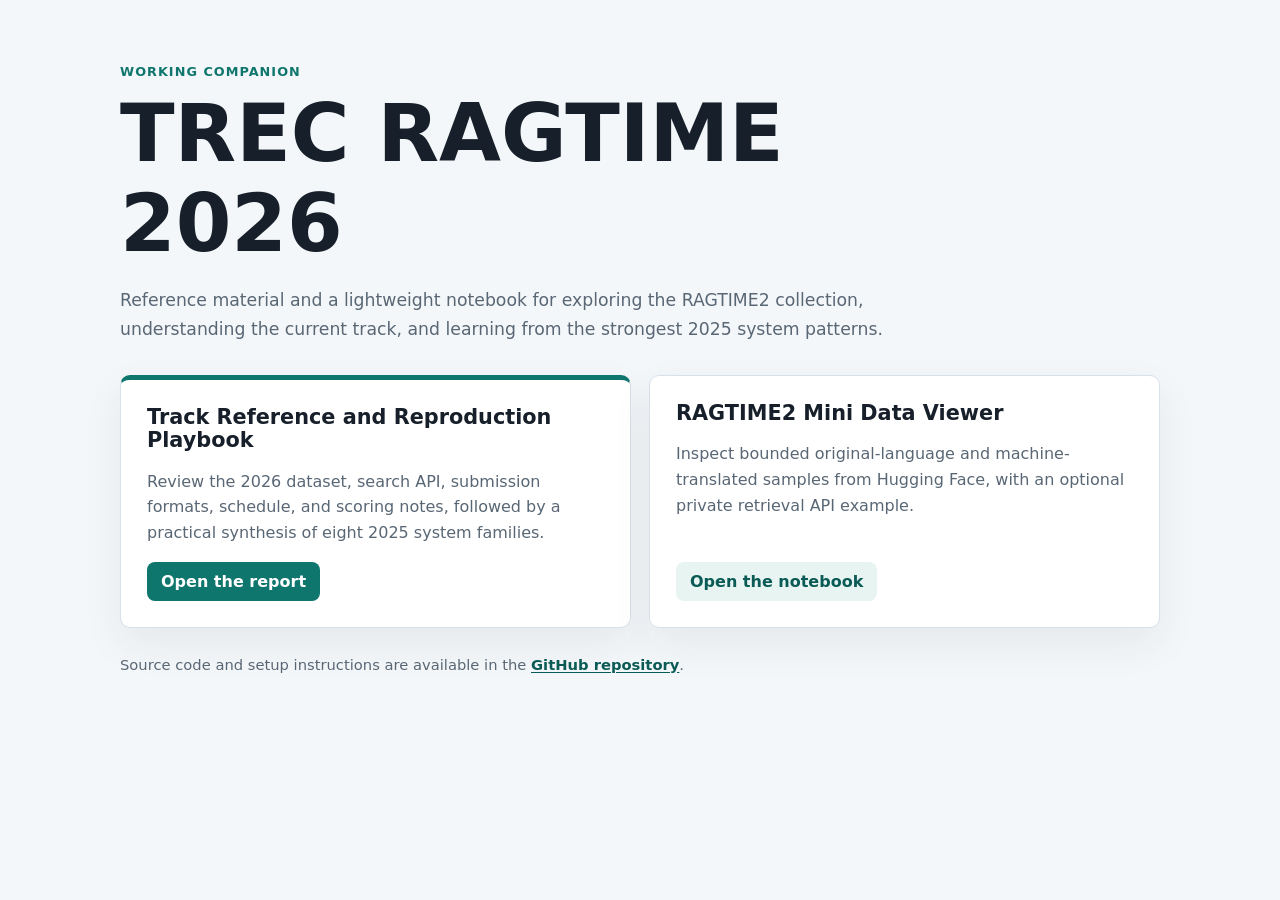
==== commit 51cce116: "Organize report under reports directory" ====
--- a/index.html
+++ b/index.html
@@ -3,907 +3,74 @@
 <head>
   <meta charset="utf-8">
   <meta name="viewport" content="width=device-width, initial-scale=1">
-  <title>TREC RAGTIME 2026 Quick Reference and 2025 Reproduction Playbook</title>
+  <meta name="description" content="Project landing page for the TREC RAGTIME 2026 reference, reproduction playbook, and mini data viewer.">
+  <title>TREC RAGTIME 2026 Companion</title>
   <style>
     :root {
-      --bg: #f6f8fa;
+      color-scheme: light;
+      --bg: #f4f7f9;
       --paper: #ffffff;
       --ink: #17202a;
       --muted: #596775;
       --line: #d8e1ea;
-      --teal: #0f766e;
-      --blue: #2f5f9f;
-      --amber: #95690f;
-      --red: #9f3e43;
-      --soft: #eef3f7;
-      --soft-teal: #e7f4f2;
-      --shadow: 0 18px 50px rgba(31, 45, 61, 0.08);
+      --accent: #0f766e;
+      --accent-dark: #0a5b55;
+      --soft: #e7f4f2;
       font-family: Inter, ui-sans-serif, system-ui, -apple-system, BlinkMacSystemFont, "Segoe UI", sans-serif;
     }
     * { box-sizing: border-box; }
-    html { scroll-behavior: smooth; }
     body { margin: 0; background: var(--bg); color: var(--ink); }
-    a { color: var(--blue); font-weight: 800; text-decoration-thickness: 0.08em; text-underline-offset: 0.16em; }
-    .skip-link { position: absolute; left: 16px; top: 12px; transform: translateY(-160%); padding: 10px 12px; border-radius: 6px; background: var(--ink); color: #fff; z-index: 10; }
+    a { color: var(--accent-dark); font-weight: 800; text-underline-offset: 0.16em; }
+    .skip-link { position: absolute; top: 12px; left: 16px; transform: translateY(-180%); padding: 10px 12px; border-radius: 6px; background: var(--ink); color: #fff; }
     .skip-link:focus { transform: translateY(0); }
-    .layout { max-width: 1280px; margin: 0 auto; padding: 24px; }
-    header, section, .candidate-card { border: 1px solid var(--line); border-radius: 8px; background: var(--paper); box-shadow: var(--shadow); }
-    header { padding: 36px; margin-bottom: 20px; }
-    .kicker { margin: 0 0 10px; color: var(--teal); font-size: 0.78rem; font-weight: 900; letter-spacing: 0.08em; text-transform: uppercase; }
-    h1, h2, h3, h4 { margin: 0 0 12px; line-height: 1.16; letter-spacing: 0; }
-    h1 { max-width: 940px; font-size: clamp(2.2rem, 5vw, 4.8rem); }
-    h2 { font-size: clamp(1.55rem, 3vw, 2.45rem); }
-    h3 { font-size: clamp(1.25rem, 2vw, 1.75rem); }
-    h4 { margin-top: 20px; font-size: 1rem; }
-    p, li { line-height: 1.62; }
-    .lede { max-width: 900px; color: var(--muted); font-size: 1.07rem; }
-    .hero-grid { display: grid; grid-template-columns: repeat(3, minmax(0, 1fr)); gap: 12px; margin-top: 22px; }
-    .hero-card { padding: 16px; border: 1px solid var(--line); border-radius: 8px; background: #fbfdff; }
-    .hero-card b { display: block; font-size: 1.55rem; }
-    .hero-card span { color: var(--muted); font-size: 0.9rem; }
-    section { padding: 26px; margin-bottom: 20px; }
-    .toc { display: flex; flex-wrap: wrap; gap: 8px; margin-top: 16px; }
-    .toc a { display: inline-flex; min-height: 34px; align-items: center; padding: 7px 10px; border: 1px solid var(--line); border-radius: 999px; background: var(--soft); color: #263443; text-decoration: none; font-size: 0.9rem; }
-    .callout { margin: 18px 0; padding: 16px; border-left: 4px solid var(--teal); border-radius: 8px; background: var(--soft-teal); }
-    .quick-grid { display: grid; grid-template-columns: repeat(3, minmax(0, 1fr)); gap: 14px; margin-top: 16px; }
-    .quick-box { min-width: 0; padding: 14px 16px; border-left: 4px solid var(--blue); border-radius: 6px; background: #f7faff; }
-    .quick-box h3 { font-size: 1.05rem; }
-    .quick-box p, .quick-box li { color: var(--muted); font-size: 0.92rem; }
-    .quick-box ul { margin: 0; padding-left: 18px; }
-    .inline-code-list { display: grid; gap: 8px; margin: 12px 0 0; padding: 0; list-style: none; }
-    .inline-code-list li { padding: 9px 11px; border: 1px solid var(--line); border-radius: 8px; background: #fbfdff; }
-    .api-example { margin-top: 14px; }
-    .map-svg, .pipeline-svg { width: 100%; height: auto; display: block; }
-    .candidate-card { padding: 26px; margin-bottom: 22px; scroll-margin-top: 16px; }
-    .candidate-head { display: grid; grid-template-columns: minmax(0, 1fr) 260px; gap: 18px; align-items: start; }
-    .why { color: var(--muted); }
-    .plain-grid { display: grid; grid-template-columns: minmax(0, 1.05fr) minmax(280px, 0.95fr); gap: 18px; margin: 16px 0 10px; }
-    .plain-box { padding: 14px 16px; border-left: 4px solid var(--teal); background: #f7fbfa; border-radius: 6px; }
-    .plain-box p { margin: 0 0 10px; }
-    .plain-box p:last-child { margin-bottom: 0; }
-    .mental-model { color: var(--muted); }
-    .watchout { margin: 12px 0 16px; padding: 12px 14px; border-left: 4px solid var(--amber); background: #fff8e8; border-radius: 6px; }
-    .simple-steps { display: grid; gap: 10px; margin: 0; padding: 0; list-style: none; }
-    .simple-steps li { display: grid; grid-template-columns: 28px minmax(0, 1fr); gap: 10px; align-items: start; }
-    .simple-steps span { display: inline-grid; place-items: center; width: 26px; height: 26px; border-radius: 50%; background: var(--teal); color: #fff; font-weight: 900; font-size: 0.78rem; }
-    .score-badges { display: grid; gap: 8px; }
-    .score-badges span { padding: 10px 12px; border: 1px solid var(--line); border-radius: 8px; background: #fbfdff; color: var(--muted); }
-    .score-badges b { color: var(--ink); }
-    .card-grid { display: grid; grid-template-columns: minmax(0, 1.2fr) minmax(280px, 0.8fr); gap: 20px; margin-top: 12px; }
-    .detail-grid { display: grid; grid-template-columns: repeat(2, minmax(0, 1fr)); gap: 18px; margin-top: 10px; }
-    .subsection { min-width: 0; }
-    .pill-list { display: flex; flex-wrap: wrap; gap: 8px; }
-    .pill { display: inline-flex; align-items: center; min-height: 30px; padding: 5px 9px; border-radius: 999px; background: #edf3fb; color: #254c80; font-weight: 800; font-size: 0.82rem; }
-    pre { overflow-x: auto; padding: 14px; border: 1px solid var(--line); border-radius: 8px; background: #f1f5f8; }
-    code { font-family: "JetBrains Mono", ui-monospace, SFMono-Regular, Menlo, Consolas, monospace; font-size: 0.88em; overflow-wrap: anywhere; }
-    .table-wrap { overflow-x: auto; border: 1px solid var(--line); border-radius: 8px; margin: 14px 0; }
-    table { width: 100%; min-width: 760px; border-collapse: collapse; background: #fff; }
-    th, td { padding: 10px 12px; border-bottom: 1px solid var(--line); text-align: left; vertical-align: top; font-size: 0.9rem; line-height: 1.42; }
-    th { background: #eef3f7; color: #263443; font-size: 0.78rem; letter-spacing: 0.04em; text-transform: uppercase; }
-    tr:last-child td { border-bottom: 0; }
-    .small table { min-width: 700px; }
-    .compact table { min-width: 520px; }
-    .compact th, .compact td { font-size: 0.86rem; }
-    .muted { color: var(--muted); }
-    .run-desc { color: var(--muted); }
-    .detail-toggle { margin: 12px 0; border: 1px solid var(--line); border-radius: 8px; background: #fbfdff; }
-    .detail-toggle summary { cursor: pointer; padding: 13px 15px; font-weight: 900; color: #263443; }
-    .detail-toggle summary:hover { background: #eef3f7; }
-    .detail-toggle > div { padding: 0 15px 15px; border-top: 1px solid var(--line); }
-    .summary-list { display: grid; gap: 10px; margin: 0; padding-left: 20px; }
-    .summary-list li { padding-left: 2px; }
-    .glossary { display: grid; grid-template-columns: repeat(3, minmax(0, 1fr)); gap: 12px; margin-top: 14px; }
-    .glossary div { padding: 12px 14px; border-left: 4px solid var(--blue); background: #f7faff; border-radius: 6px; }
-    .glossary dt { margin: 0 0 4px; font-weight: 900; }
-    .glossary dd { margin: 0; color: var(--muted); line-height: 1.5; }
-    .source-grid { display: grid; grid-template-columns: repeat(2, minmax(0, 1fr)); gap: 10px; }
-    .source-grid a { display: block; padding: 12px; border: 1px solid var(--line); border-radius: 8px; background: #fbfdff; }
-    @media (max-width: 860px) {
-      .layout { padding: 14px; }
-      header, section, .candidate-card { padding: 20px; }
-      .hero-grid, .candidate-head, .plain-grid, .card-grid, .detail-grid, .glossary, .source-grid, .quick-grid { grid-template-columns: 1fr; }
-      table { min-width: 680px; }
+    main { width: min(1040px, calc(100% - 32px)); margin: 0 auto; padding: 64px 0; }
+    header { max-width: 780px; margin-bottom: 32px; }
+    .kicker { margin: 0 0 10px; color: var(--accent); font-size: 0.8rem; font-weight: 900; letter-spacing: 0.08em; text-transform: uppercase; }
+    h1, h2 { margin: 0; line-height: 1.12; }
+    h1 { font-size: clamp(2.4rem, 7vw, 5rem); }
+    h2 { font-size: 1.3rem; }
+    .lede { margin: 18px 0 0; color: var(--muted); font-size: 1.08rem; line-height: 1.65; }
+    .grid { display: grid; grid-template-columns: repeat(2, minmax(0, 1fr)); gap: 18px; }
+    article { display: flex; min-height: 230px; flex-direction: column; padding: 26px; border: 1px solid var(--line); border-radius: 10px; background: var(--paper); box-shadow: 0 16px 40px rgba(31, 45, 61, 0.07); }
+    article:first-child { border-top: 5px solid var(--accent); }
+    article p { color: var(--muted); line-height: 1.6; }
+    .action { align-self: flex-start; margin-top: auto; padding: 10px 14px; border-radius: 8px; background: var(--accent); color: #fff; text-decoration: none; }
+    .action:hover, .action:focus-visible { background: var(--accent-dark); }
+    .secondary { background: var(--soft); color: var(--accent-dark); }
+    .secondary:hover, .secondary:focus-visible { background: #d4ebe7; }
+    footer { margin-top: 28px; color: var(--muted); font-size: 0.92rem; }
+    @media (max-width: 700px) {
+      main { padding: 40px 0; }
+      .grid { grid-template-columns: 1fr; }
+      article { min-height: 0; }
     }
   </style>
 </head>
 <body>
-  <a class="skip-link" href="#main-content">Skip to report content</a>
-  <main id="main-content" class="layout">
+  <a class="skip-link" href="#resources">Skip to project resources</a>
+  <main>
     <header>
-      <p class="kicker">Accessible reproduction guide</p>
-      <h1>TREC RAGTIME 2026 Quick Reference</h1>
-      <p class="lede">A practical capture of the 2026 track dataset, retrieval API, submission formats, dates, and scoring notes, followed by the existing 2025 reproduction playbook for system-building context.</p>
-      <div class="hero-grid">
-        <div class="hero-card"><b>RAGTIME2</b><span>2026 document collection on Hugging Face and via NIST</span></div>
-        <div class="hero-card"><b>3</b><span>tasks: report generation, MLIR, and autonuggetization</span></div>
-        <div class="hero-card"><b>Aug 12</b><span>2026 final submission deadline</span></div>
-      </div>
-      <nav class="toc">
-        <a href="#track-2026">2026 Capture</a>
-        <a href="#executive-summary">Executive Summary</a>
-        <a href="#start">Start Here</a>
-        <a href="#glossary">Glossary</a>
-        <a href="#map">Method Map</a>
-        <a href="#order">Build Order</a>
-        <a href="#amu">AMU Minimal Baseline</a><a href="#genaius">GenAIus Question-Driven RAG</a><a href="#wuerag">WueRAG Citation-Strict English Pipeline</a><a href="#hltcoe-rerank">HLTCOE Rerank Fusion</a><a href="#crucible">HLTCOE Crucible Nugget-First Generation</a><a href="#idaccs">IDACCS Hybrid Extractive-LLM System</a><a href="#duth">DUTH Lightweight MLIR Fusion</a><a href="#agentic">LAS / Multiagent Research Workflows</a>
-        <a href="#sources">Sources</a>
-      </nav>
+      <p class="kicker">Working companion</p>
+      <h1>TREC RAGTIME 2026</h1>
+      <p class="lede">Reference material and a lightweight notebook for exploring the RAGTIME2 collection, understanding the current track, and learning from the strongest 2025 system patterns.</p>
     </header>
 
-    <section id="track-2026">
-      <p class="kicker">Captured from the 2026 website and guidelines</p>
-      <h2>2026 Track Setup, Data, API, And Submission Notes</h2>
-      <p>RAGTIME 2026 asks systems to write English reports from multilingual news-style evidence in Chinese, English, Russian, and Spanish. Each factual sentence in the generated report should cite supporting document IDs, and evaluation centers on whether the report covers required nuggets while keeping sentence-level citations accurate.</p>
-      <div class="quick-grid">
-        <div class="quick-box">
-          <h3>Dataset</h3>
-          <ul>
-            <li><strong>Name:</strong> <a href="https://huggingface.co/datasets/trec-ragtime/ragtime2"><code>trec-ragtime/ragtime2</code></a>, also available directly from NIST for participating teams.</li>
-            <li><strong>Collection:</strong> jointly called <code>RAGTIME2</code>; report requests use <code>collection_id: "ragtime/2/all"</code>.</li>
-            <li><strong>Scale:</strong> Hugging Face exposes 7,000,665 rows across original and machine-translated configs.</li>
-            <li><strong>Original docs:</strong> config <code>default</code> with splits <code>eng</code>, <code>spa</code>, <code>rus</code>, <code>zho</code>; each split has 1,000,095 rows.</li>
-            <li><strong>Translated docs:</strong> config <code>mt_docs</code> with <code>spa.mt.eng</code>, <code>rus.mt.eng</code>, <code>zho.mt.eng</code>; each split has 1,000,095 rows.</li>
-          </ul>
-        </div>
-        <div class="quick-box">
-          <h3>Document Fields</h3>
-          <ul>
-            <li><code>id</code>: document ID used for citations and retrieval submissions.</li>
-            <li><code>text</code>: complete document text.</li>
-            <li><code>date</code>: source date, documented as <code>YYYY-MM-DD</code> or empty; Hugging Face rows currently expose timestamp strings.</li>
-            <li><code>url</code>: source URL at crawl time.</li>
-          </ul>
-        </div>
-        <div class="quick-box">
-          <h3>Inputs</h3>
-          <ul>
-            <li>Report requests are JSONL, one request per line.</li>
-            <li>Fields: <code>request_id</code>, <code>collection_id</code>, <code>title</code>, <code>background</code>, <code>problem_statement</code>, and <code>limit</code>.</li>
-            <li>The <code>limit</code> is a maximum count of NFKC-normalized Unicode characters. Sentences past the limit are truncated before scoring.</li>
-          </ul>
-        </div>
-      </div>
-      <div class="quick-grid">
-        <div class="quick-box">
-          <h3>Search API</h3>
-          <p>The hosted search service is private to registered participants. After registering at TREC, teams receive the base URL and bearer token.</p>
-          <ul class="inline-code-list">
-            <li><code>POST {base_url}/pipeline</code> with <code>{"pipeline":"ragtime2%20","query":"your query"}</code></li>
-            <li><code>POST {base_url}/content</code> with <code>{"collection":"ragtime2","id":"document-id"}</code></li>
-          </ul>
-        </div>
-        <div class="quick-box">
-          <h3>API Pipelines</h3>
-          <ul>
-            <li><code>ragtime2</code> aliases a fused multilingual search over <code>zho</code>, <code>spa</code>, <code>rus</code>, and <code>eng</code>.</li>
-            <li>Single-language retrieval can be requested by using a single language pipeline in the <code>pipeline</code> field.</li>
-            <li>The 2026 service uses Qwen3-8B embeddings, a FAISS index, and RoutIR.</li>
-          </ul>
-        </div>
-        <div class="quick-box">
-          <h3>Useful Software</h3>
-          <ul>
-            <li><strong>Patapsco:</strong> CLIR framework for getting started with cross-language retrieval.</li>
-            <li><strong>PLAID-X:</strong> neural MLIR system installable with <code>pip</code>; models are on Hugging Face.</li>
-            <li><strong>ir-measures:</strong> MLIR evaluation command uses <code>nDCG@20 MAP RBP(rel=1) R@100 R@1000</code>.</li>
-          </ul>
-        </div>
-      </div>
-      <details class="detail-toggle"><summary>Show submission formats and validation details</summary><div>
-        <div class="detail-grid">
-          <div class="subsection">
-            <h4>Report Generation Output</h4>
-            <ul>
-              <li>Submission is JSONL, one report object per line.</li>
-              <li><code>metadata</code> includes <code>team_id</code>, <code>topic_id</code>, <code>run_id</code>, and <code>run_desc</code>; <code>run_id</code> max is 25 characters.</li>
-              <li><code>responses</code> is an ordered array of sentence objects with <code>text</code> and <code>citations</code>.</li>
-              <li><code>citations</code> maps document IDs to numeric confidence/priority scores.</li>
-              <li><code>references</code> is the union of all cited document IDs.</li>
-            </ul>
-          </div>
-          <div class="subsection">
-            <h4>MLIR Ranked Results</h4>
-            <ul>
-              <li>Use standard TREC ad hoc run format: <code>request_id Q0 doc_id rank score run_id</code>.</li>
-              <li>Rows for each topic must be contiguous.</li>
-              <li>Scores must be non-increasing within each topic.</li>
-              <li>Up to 1,000 results per query are accepted; longer lists are truncated.</li>
-            </ul>
-          </div>
-        </div>
-        <div class="detail-grid">
-          <div class="subsection">
-            <h4>Autonuggetization Output</h4>
-            <ul>
-              <li>Submission is JSONL, one nugget set per topic.</li>
-              <li><code>metadata</code> mirrors report metadata with <code>team_id</code>, <code>topic_id</code>, <code>run_id</code>, and <code>run_desc</code>.</li>
-              <li><code>nugget_bank</code> contains nugget dictionaries with <code>question</code>, <code>aggregator_type</code>, and <code>answers</code>.</li>
-              <li><code>aggregator_type</code> is <code>AND</code> or <code>OR</code>; each answer carries answer text plus supporting document IDs.</li>
-              <li>Nuggets and answers are treated as unordered sets.</li>
-            </ul>
-          </div>
-          <div class="subsection">
-            <h4>Validation And Assessment</h4>
-            <ul>
-              <li>A validator will be posted in the TREC Active Participants area; runs that fail validation are rejected outright.</li>
-              <li>Sentence segmentation may be done by the team; segmentation corrections are allowed without making a run manual, as long as system software is unchanged.</li>
-              <li>Reports are assessed by nugget recall and sentence citation precision.</li>
-              <li>At least the first citation for each report sentence is assessed; citation scores set assessment priority.</li>
-            </ul>
-          </div>
-        </div>
-      </div></details>
-      <details class="detail-toggle"><summary>Show timeline and coordination details</summary><div>
-        <div class="table-wrap compact"><table><thead><tr><th>Date</th><th>Milestone</th></tr></thead><tbody><tr><td>March 2026</td><td>Registration opens at <a href="http://ir.nist.gov/evalbase">NIST EvalBase</a>.</td></tr><tr><td>April-May 2026</td><td>Evaluation collection and track guidelines released.</td></tr><tr><td>Late June 2026</td><td>Final topics released.</td></tr><tr><td>August 12, 2026</td><td>Final submissions due to NIST.</td></tr><tr><td>October 2026</td><td>Results and feedback distributed to participants.</td></tr><tr><td>December 2026</td><td>TREC 2026 conference.</td></tr></tbody></table></div>
-        <p class="muted"><strong>Coordinators:</strong> Dawn Lawrie, Sean MacAvaney, James Mayfield, Luca Soldaini, Eugene Yang, and Andrew Yates. General questions go to <a href="mailto:ragtime-organizers@googlegroups.com">ragtime-organizers@googlegroups.com</a> or the TREC Slack.</p>
-      </div></details>
-      <div class="api-example">
-        <h3>Minimal API Shape</h3>
-        <pre><code>curl -X POST "$RAGTIME_BASE_URL/pipeline" \
-  -H "Authorization: $RAGTIME_BEARER_TOKEN" \
-  -H "Content-Type: application/json" \
-  -d '{"pipeline":"ragtime2%20","query":"your query"}'
-
-curl -X POST "$RAGTIME_BASE_URL/content" \
-  -H "Authorization: $RAGTIME_BEARER_TOKEN" \
-  -H "Content-Type: application/json" \
-  -d '{"collection":"ragtime2","id":"01f01b3d-89c7-4f97-9d14-bd2dcdff190b"}'</code></pre>
-      </div>
+    <section id="resources" class="grid" aria-label="Project resources">
+      <article>
+        <h2>Track Reference and Reproduction Playbook</h2>
+        <p>Review the 2026 dataset, search API, submission formats, schedule, and scoring notes, followed by a practical synthesis of eight 2025 system families.</p>
+        <a class="action" href="reports/2026-quick-reference-and-2025-reproduction-playbook/">Open the report</a>
+      </article>
+      <article>
+        <h2>RAGTIME2 Mini Data Viewer</h2>
+        <p>Inspect bounded original-language and machine-translated samples from Hugging Face, with an optional private retrieval API example.</p>
+        <a class="action secondary" href="https://github.com/npatta01/trec_ragtime_2026/blob/main/notebooks/ragtime2_mini_viewer.ipynb">Open the notebook</a>
+      </article>
     </section>
 
-    <section id="executive-summary">
-      <h2>Executive Summary</h2>
-      <ul class="summary-list">
-        <li><strong>RAGTIME tested time-sensitive report writing.</strong> Systems had to retrieve evidence from a multilingual news-style corpus and produce cited reports under strict length limits.</li>
-        <li><strong>The main trade-off is coverage versus support.</strong> Good systems need to cover enough facts, but every factual sentence also needs evidence. Methods differ mostly in how they plan retrieval and police citations.</li>
-        <li><strong>Start simple, then add planning.</strong> AMU is the clean starter baseline; GenAIus is the best next step for question-driven coverage; WueRAG teaches citation discipline; HLTCOE and IDACCS are advanced targets once the basics work.</li>
-        <li><strong>The details are still here, just collapsed.</strong> Each method card gives a plain-English explanation first, then expandable implementation details and official evidence.</li>
-      </ul>
-    </section>
-
-    <section id="start">
-      <h2>Start With A Ladder, Not The Whole Leaderboard</h2>
-      <p><strong>Do not try to reproduce every run.</strong> RAGTIME had many submissions, but most of the learning comes from a small set of patterns: simple dense retrieval, question planning, strict citation filtering, rerank fusion, nugget-first planning, extractive compression, lightweight retrieval, and agent workflows.</p>
-      <div class="callout"><strong>Recommended first three builds:</strong> AMU baseline for plumbing, GenAIus question-driven retrieval for multilingual coverage, and WueRAG for citation discipline. Those three expose most of the core RAGTIME trade-off before you spend weeks on multi-model rerank fusion or agentic workflows.</div>
-      <p><strong>How to read a method card:</strong> read the plain-English box first, then the build recipe. Open the implementation drawer only when you are ready to reproduce that method. Open the evidence drawer when you want official scores, run IDs, and paper links.</p>
-    </section>
-
-    <section id="glossary">
-      <h2>Plain-Language Glossary</h2>
-      <p>These terms show up throughout the report. The short definitions below are enough to understand the method cards.</p>
-      <dl class="glossary">
-        <div><dt>RAG</dt><dd>Retrieval-augmented generation: search for source material first, then ask a model to write using that material.</dd></div>
-        <div><dt>Retrieval</dt><dd>The search step that decides which documents or passages the model gets to see.</dd></div>
-        <div><dt>Reranking</dt><dd>A second pass that takes search results and reorders them with a stronger, usually slower model.</dd></div>
-        <div><dt>Fusion</dt><dd>Combining several ranked lists so documents favored by multiple methods rise higher.</dd></div>
-        <div><dt>Nugget</dt><dd>A small fact or answer unit that a good report should cover.</dd></div>
-        <div><dt>Support</dt><dd>Whether a sentence is actually backed by its cited source.</dd></div>
-        <div><dt>Coverage</dt><dd>How many important facts the report includes.</dd></div>
-        <div><dt>MLIR</dt><dd>Multilingual information retrieval: retrieving useful documents across languages.</dd></div>
-        <div><dt>Citation Filter</dt><dd>A postprocessing step that removes claims whose citations are missing or invalid.</dd></div>
-      </dl>
-    </section>
-
-    <section id="map">
-      <h2>Method Map: Payoff Versus Complexity</h2>
-      <p>The visual below is schematic, not an official score plot. It is meant to guide build sequencing: left-to-right means implementation complexity, bottom-to-top means expected reproduction payoff for a 2026-style system.</p>
-      <svg class="map-svg" viewBox="0 0 980 460" role="img" aria-label="Map of reproduction candidates by complexity and expected payoff"><line x1="70" y1="390" x2="930" y2="390" stroke="#9aa8b5" stroke-width="2"/><line x1="70" y1="390" x2="70" y2="40" stroke="#9aa8b5" stroke-width="2"/><text x="500" y="434" text-anchor="middle" font-size="14" font-weight="800">Implementation complexity →</text><text x="18" y="220" transform="rotate(-90 18 220)" text-anchor="middle" font-size="14" font-weight="800">Expected reproduction payoff →</text><circle cx="90" cy="240" r="16" fill="#2f5f9f" opacity="0.88"/><text x="114" y="246" font-size="13" font-weight="800" fill="#1f2b38">Dense baseline</text><text x="114" y="263" font-size="12" fill="#596775">AMU</text><circle cx="330" cy="320" r="16" fill="#0f766e" opacity="0.88"/><text x="354" y="326" font-size="13" font-weight="800" fill="#1f2b38">Question planning</text><text x="354" y="343" font-size="12" fill="#596775">GenAIus</text><circle cx="560" cy="265" r="16" fill="#0f766e" opacity="0.88"/><text x="584" y="271" font-size="13" font-weight="800" fill="#1f2b38">Citation strictness</text><text x="584" y="288" font-size="12" fill="#596775">WueRAG</text><circle cx="790" cy="320" r="16" fill="#0f766e" opacity="0.88"/><text x="814" y="326" font-size="13" font-weight="800" fill="#1f2b38">Rerank fusion</text><text x="814" y="343" font-size="12" fill="#596775">HLTCOE rerank</text><circle cx="720" cy="135" r="16" fill="#0f766e" opacity="0.88"/><text x="744" y="141" font-size="13" font-weight="800" fill="#1f2b38">Nugget-first</text><text x="744" y="158" font-size="12" fill="#596775">Crucible</text><circle cx="430" cy="90" r="16" fill="#2f5f9f" opacity="0.88"/><text x="454" y="96" font-size="13" font-weight="800" fill="#1f2b38">Hybrid extraction</text><text x="454" y="113" font-size="12" fill="#596775">IDACCS</text><circle cx="190" cy="75" r="16" fill="#2f5f9f" opacity="0.88"/><text x="214" y="81" font-size="13" font-weight="800" fill="#1f2b38">Lightweight MLIR</text><text x="214" y="98" font-size="12" fill="#596775">DUTH</text><circle cx="830" cy="60" r="16" fill="#2f5f9f" opacity="0.88"/><text x="854" y="66" font-size="13" font-weight="800" fill="#1f2b38">Agentic research</text><text x="854" y="83" font-size="12" fill="#596775">LAS / multiagent</text></svg>
-    </section>
-
-    <section id="order">
-      <h2>Build Order</h2>
-      <div class="table-wrap"><table><thead><tr><th>Order</th><th>System</th><th>Tier</th><th>Difficulty</th><th>Payoff</th><th>Timebox</th><th>Reason</th></tr></thead><tbody><tr><td>1</td><td><a href="#amu">AMU Minimal Baseline</a></td><td>Foundation</td><td>Low</td><td>Medium</td><td>1-2 days</td><td>Best first reproduction target: the method is simple, well described, and gives a sanity-check baseline for schema, citations, and multilingual retrieval.</td></tr><tr><td>2</td><td><a href="#genaius">GenAIus Question-Driven RAG</a></td><td>Primary</td><td>Medium</td><td>High</td><td>3-5 days</td><td>Most useful high-performing reproduction target: it turns report generation into explicit question planning, which is easy to inspect and adapt.</td></tr><tr><td>3</td><td><a href="#wuerag">WueRAG Citation-Strict English Pipeline</a></td><td>Primary</td><td>Medium</td><td>High</td><td>2-4 days</td><td>Best target if you want a clean citation-grounding system: it separates recall from local precision and aggressively removes unsupported sentences.</td></tr><tr><td>4</td><td><a href="#hltcoe-rerank">HLTCOE Rerank Fusion</a></td><td>Primary</td><td>High</td><td>High</td><td>1-2 weeks</td><td>Best leaderboard target for retrieval and long-report scoring, but harder to reproduce because the method is mostly documented through run descriptions and overview tables.</td></tr><tr><td>5</td><td><a href="#crucible">HLTCOE Crucible Nugget-First Generation</a></td><td>Primary</td><td>High</td><td>High</td><td>1-2 weeks</td><td>Best target for studying why coverage improves: it makes predicted nugget quality the main planning artifact before generation.</td></tr><tr><td>6</td><td><a href="#idaccs">IDACCS Hybrid Extractive-LLM System</a></td><td>Component</td><td>Medium</td><td>Medium</td><td>4-6 days</td><td>Best cost-controlled attribution target: it uses extraction as context compression, then lets an LLM refine or nuggetize the extract.</td></tr><tr><td>7</td><td><a href="#duth">DUTH Lightweight MLIR Fusion</a></td><td>Component</td><td>Low</td><td>Medium</td><td>2-3 days</td><td>Best lightweight retrieval component target: useful if you want a reproducible MLIR baseline without heavy agent or LLM generation machinery.</td></tr><tr><td>8</td><td><a href="#agentic">LAS / Multiagent Research Workflows</a></td><td>Later</td><td>High</td><td>Medium</td><td>1-2 weeks</td><td>Worth reproducing after the simpler systems: agentic workflows can improve coverage but are expensive, fragile, and harder to attribute.</td></tr></tbody></table></div>
-    </section>
-
-    <section>
-      <h2>System Recipes</h2>
-      <p>Each card starts with what the method is doing and how to begin. The technical implementation specs and official evidence are collapsed by default so you can choose when to zoom in.</p>
-    </section>
-
-
-    <article class="candidate-card" id="amu">
-      <div class="candidate-head">
-        <div>
-          <p class="kicker">Foundation reproduction target</p>
-          <h3>AMU Minimal Baseline</h3>
-          <p class="why"><strong>Why this matters:</strong> Best first reproduction target: the method is simple, well described, and gives a sanity-check baseline for schema, citations, and multilingual retrieval.</p>
-        </div>
-        <div class="score-badges"><span><b>Low</b> difficulty</span><span><b>Medium</b> payoff</span><span><b>1-2 days</b> timebox</span></div>
-      </div>
-      <svg class="pipeline-svg" role="img" aria-labelledby="title-amu" viewBox="0 0 980 128"><title id="title-amu">Pipeline diagram for amu</title><rect x="24" y="32" width="142" height="62" rx="10" fill="#e8f3f1" stroke="#cbd8e3"/><text x="95.0" y="57" text-anchor="middle" font-size="13" font-weight="700" fill="#1f2b38">Chunk corpus</text><path d="M 170 63 L 180 63" stroke="#7b8794" stroke-width="2"/><path d="M 180 63 l -6 -5 m 6 5 l -6 5" stroke="#7b8794" stroke-width="2" fill="none"/><rect x="184" y="32" width="142" height="62" rx="10" fill="#eef2fb" stroke="#cbd8e3"/><text x="255.0" y="57" text-anchor="middle" font-size="13" font-weight="700" fill="#1f2b38">bge-m3 embeddings</text><path d="M 330 63 L 340 63" stroke="#7b8794" stroke-width="2"/><path d="M 340 63 l -6 -5 m 6 5 l -6 5" stroke="#7b8794" stroke-width="2" fill="none"/><rect x="344" y="32" width="142" height="62" rx="10" fill="#f4f0e8" stroke="#cbd8e3"/><text x="415.0" y="57" text-anchor="middle" font-size="13" font-weight="700" fill="#1f2b38">Qdrant search</text><path d="M 490 63 L 500 63" stroke="#7b8794" stroke-width="2"/><path d="M 500 63 l -6 -5 m 6 5 l -6 5" stroke="#7b8794" stroke-width="2" fill="none"/><rect x="504" y="32" width="142" height="62" rx="10" fill="#edf7ee" stroke="#cbd8e3"/><text x="575.0" y="57" text-anchor="middle" font-size="13" font-weight="700" fill="#1f2b38">Reconstruct docs</text><path d="M 650 63 L 660 63" stroke="#7b8794" stroke-width="2"/><path d="M 660 63 l -6 -5 m 6 5 l -6 5" stroke="#7b8794" stroke-width="2" fill="none"/><rect x="664" y="32" width="142" height="62" rx="10" fill="#f7eded" stroke="#cbd8e3"/><text x="735.0" y="49" text-anchor="middle" font-size="13" font-weight="700" fill="#1f2b38">Schema-bound GPT</text><text x="735.0" y="65" text-anchor="middle" font-size="13" font-weight="700" fill="#1f2b38">report</text></svg>
-      <div class="plain-grid">
-        <div class="plain-box">
-          <h4>In Plain English</h4>
-          <p>This is the clean starter system. It cuts the document collection into chunks, turns each chunk into a searchable vector, pulls back the closest matches, rebuilds a few source documents, and asks the model to write a cited report.</p>
-          <p class="mental-model"><strong>Mental model:</strong> A simple library search: split books into pages, search for the most similar pages, then hand a few books to the writer.</p>
-        </div>
-        <div class="plain-box">
-          <h4>How To Start</h4>
-          <ol class="simple-steps"><li><span>1</span>Build only the retrieval and citation plumbing first.</li><li><span>2</span>Use it as your control system before adding rerankers, question planning, or agents.</li><li><span>3</span>Check that every final citation points to a real source document.</li></ol>
-        </div>
-      </div>
-      <p class="watchout"><strong>Watch out:</strong> It is easy to build and easy to debug, but it will miss facts when one query does not cover all parts of a broad topic.</p>
-      <div class="card-grid">
-        <div class="subsection">
-          <h4>Build Recipe</h4>
-          <ul><li>Chunk every document into roughly 5-10 sentence windows, with an 8k-character hard cap for edge cases.</li><li>Embed chunks with BAAI/bge-m3 and store them in Qdrant.</li><li>Build the query from title, background, and problem statement.</li><li>Retrieve top chunks by cosine similarity and reconstruct source documents from their chunks.</li><li>Generate JSON with GPT-5-family schema enforcement and citation dictionaries.</li><li>Validate character budget, JSON schema, and citation ids before scoring.</li></ul>
-        </div>
-        <div class="subsection">
-          <h4>Tools And Terms You Will See</h4>
-          <div class="pill-list"><span class="pill">Qdrant</span><span class="pill">BAAI/bge-m3</span><span class="pill">GPT-5 family</span><span class="pill">JSON schema</span></div>
-          <h4>Main Pitfalls</h4>
-          <ul><li>Dense-only retrieval undercovers facets, so nugget coverage is the expected weakness.</li><li>Citations must map back to document ids, not chunk ids.</li><li>Do not tune against this system; keep it as the baseline control.</li></ul>
-        </div>
-      </div>
-      <details class="detail-toggle"><summary>Show implementation details</summary><div>
-      <div class="detail-grid">
-        <div class="subsection">
-          <h4>Reproduction Spec</h4>
-          <div class="table-wrap compact"><table><thead><tr><th>Knob</th><th>Source-grounded value</th></tr></thead><tbody><tr><td>Corpus unit</td><td>Semantic chunks stored in JSONL-style batches</td></tr><tr><td>Chunk size</td><td>Approximately 5-10 sentences; edge-case maximum 8,000 characters</td></tr><tr><td>Embedding</td><td>BAAI/bge-m3 with GPU acceleration</td></tr><tr><td>Vector store</td><td>Qdrant collection</td></tr><tr><td>Similarity</td><td>Cosine similarity</td></tr><tr><td>Query fields</td><td>title + background + problem statement</td></tr><tr><td>Retrieval depth</td><td>Top 15 chunks</td></tr><tr><td>Reconstructed context</td><td>Maximum 5-7 original documents</td></tr><tr><td>Document reconstruction</td><td>Qdrant scroll API; sort by chunk id; concatenate chunks</td></tr><tr><td>Generation</td><td>GPT-5 or GPT-5-mini with Pydantic JSON schema enforcement</td></tr><tr><td>Output contract</td><td>Valid JSON; factual sentence plus citation dictionary {doc id: confidence}</td></tr></tbody></table></div>
-        </div>
-        <div class="subsection">
-          <h4>Implementation Details That Matter</h4>
-          <ul><li>Aggregate retrieved chunk scores by original document before deciding which documents enter the LLM context.</li><li>Pass each reconstructed source as Document ID, merged content, and relevance score; do not expose chunk ids as citation ids.</li><li>Set temperature to 0 and cap max tokens to about 75 percent of the requested character budget so the model has room but still respects the limit.</li><li>After decoding, normalize any list-style citations into dictionary form to match the RAGTIME submission schema.</li><li>Keep this implementation intentionally dense-only and no-rerank; its value is as a control system for ingestion, citation plumbing, and scoring.</li></ul>
-        </div>
-      </div>
-      <div class="detail-grid">
-        <div class="subsection">
-          <h4>Prompt / API Contracts</h4>
-          <ul><li>System prompt: output strictly valid JSON conforming to the report schema; every factual statement must be supported by provided context.</li><li>User prompt payload: title, background, problem statement, character limit, and reconstructed documents formatted with document id, content, and relevance score.</li><li>Citation rule: citations are dictionaries of document ids to confidence or score; never cite chunk identifiers.</li><li>Conclusion rule: include a standalone conclusion only if it is grounded in cited context.</li></ul>
-        </div>
-        <div class="subsection">
-          <h4>Acceptance Checks</h4>
-          <ul><li>For a sample topic, confirm every cited id exists in the reconstructed document set.</li><li>Confirm top-15 chunk retrieval reconstructs no more than 7 documents unless you intentionally change the context budget.</li><li>Run the official JSON validator or an equivalent schema check before any scoring run.</li><li>Compare AMU-style dense retrieval against a simple BM25 baseline to quantify how much recall you lose before adding advanced methods.</li></ul>
-        </div>
-      </div>
-      <h4>Implementation Skeleton</h4>
-      <pre><code>chunks = chunk_documents(corpus, by=&#x27;5-10 sentences&#x27;, max_chars=8000)
-qdrant.upsert(embed_bge_m3(chunks))
-query = title + background + problem_statement
-docs = reconstruct_documents(qdrant.search(embed(query), top_k=15))
-report = llm.generate_json(request, docs, schema=cited_report_schema)</code></pre>
-      <h4>Open Reproduction Unknowns</h4>
-      <ul><li>The exact full system and user prompts are shown in the AMU paper, but any unavailable private prompt wording should be treated as non-essential if the schema, citation, and length constraints are preserved.</li><li>The paper does not make the exact Qdrant collection schema mandatory; document id, chunk id, language, text, and score metadata are the minimum needed for faithful behavior.</li></ul>
-    </div></details>
-      <details class="detail-toggle"><summary>Show official scores, run ids, and source evidence</summary><div>
-      <p>Short multilingual human F1 0.113 for both AMU1ENG and AMU1ML; long Auto-ARGUE F1 0.525 for AMU1ENG and 0.478 for AMU1ML.</p>
-      <div class="table-wrap small"><table><thead><tr><th>Evidence table</th><th>Run</th><th>Metric</th><th>Value</th><th>Context</th></tr></thead><tbody><tr><td>Short multilingual report generation</td><td><code>AMU1ML</code></td><td>Human F1</td><td>0.113</td><td>Human nugget 0.181, support 0.505; Auto F1 0.450</td></tr><tr><td>Short multilingual report generation</td><td><code>AMU1ENG</code></td><td>Human F1</td><td>0.113</td><td>Human nugget 0.178, support 0.496; Auto F1 0.478</td></tr><tr><td>Long report generation</td><td><code>AMU1ENG</code></td><td>Auto-ARGUE F1</td><td>0.525</td><td>Subtask M; nugget 0.447, support 0.789</td></tr><tr><td>Long report generation</td><td><code>AMU1ML</code></td><td>Auto-ARGUE F1</td><td>0.478</td><td>Subtask M; nugget 0.396, support 0.797</td></tr></tbody></table></div>
-      <p class="muted"><strong>Run ids:</strong> <a href="https://pages.nist.gov/trec-browser/trec34/ragtime/runs/#amu1eng"><code>AMU1ENG</code></a> · <a href="https://pages.nist.gov/trec-browser/trec34/ragtime/runs/#amu1ml"><code>AMU1ML</code></a> · <a href="https://trec.nist.gov/pubs/trec34/papers/AMU.ragtime.pdf">paper</a></p>
-      <ul class="run-desc"><li><code>AMU1ENG</code>: The entire retrieval phase was performed on a locally hosted vector database. During the process of inserting texts into the database, they were divided into chunks of approximately 5 to 10 sentences, depending on their length. In edge cases, the maximum chunk size was set to 8k characters. These chunks were then vectorized using the base model BAAI/BGE-m3 with GPU acceleration. Retrieval was conducted using a standard similarity search based on the cosine similarity score.</li><li><code>AMU1ML</code>: The entire retrieval phase was performed on a locally hosted vector database. During the process of inserting texts into the database, they were divided into chunks of approximately 5 to 10 sentences, depending on their length. In edge cases, the maximum chunk size was set to 8k characters. These chunks were then vectorized using the base model BAAI/BGE-m3 with GPU acceleration. Retrieval was conducted using a standard similarity search based on the cosine similarity score without reranking process</li></ul>
-    </div></details>
-    </article>
-
-
-    <article class="candidate-card" id="genaius">
-      <div class="candidate-head">
-        <div>
-          <p class="kicker">Primary reproduction target</p>
-          <h3>GenAIus Question-Driven RAG</h3>
-          <p class="why"><strong>Why this matters:</strong> Most useful high-performing reproduction target: it turns report generation into explicit question planning, which is easy to inspect and adapt.</p>
-        </div>
-        <div class="score-badges"><span><b>Medium</b> difficulty</span><span><b>High</b> payoff</span><span><b>3-5 days</b> timebox</span></div>
-      </div>
-      <svg class="pipeline-svg" role="img" aria-labelledby="title-genaius" viewBox="0 0 980 128"><title id="title-genaius">Pipeline diagram for genaius</title><rect x="24" y="32" width="142" height="62" rx="10" fill="#e8f3f1" stroke="#cbd8e3"/><text x="95.0" y="49" text-anchor="middle" font-size="13" font-weight="700" fill="#1f2b38">Generate</text><text x="95.0" y="65" text-anchor="middle" font-size="13" font-weight="700" fill="#1f2b38">questions</text><path d="M 170 63 L 180 63" stroke="#7b8794" stroke-width="2"/><path d="M 180 63 l -6 -5 m 6 5 l -6 5" stroke="#7b8794" stroke-width="2" fill="none"/><rect x="184" y="32" width="142" height="62" rx="10" fill="#eef2fb" stroke="#cbd8e3"/><text x="255.0" y="49" text-anchor="middle" font-size="13" font-weight="700" fill="#1f2b38">Retrieve per</text><text x="255.0" y="65" text-anchor="middle" font-size="13" font-weight="700" fill="#1f2b38">question</text><path d="M 330 63 L 340 63" stroke="#7b8794" stroke-width="2"/><path d="M 340 63 l -6 -5 m 6 5 l -6 5" stroke="#7b8794" stroke-width="2" fill="none"/><rect x="344" y="32" width="142" height="62" rx="10" fill="#f4f0e8" stroke="#cbd8e3"/><text x="415.0" y="49" text-anchor="middle" font-size="13" font-weight="700" fill="#1f2b38">Merge repeated</text><text x="415.0" y="65" text-anchor="middle" font-size="13" font-weight="700" fill="#1f2b38">docs</text><path d="M 490 63 L 500 63" stroke="#7b8794" stroke-width="2"/><path d="M 500 63 l -6 -5 m 6 5 l -6 5" stroke="#7b8794" stroke-width="2" fill="none"/><rect x="504" y="32" width="142" height="62" rx="10" fill="#edf7ee" stroke="#cbd8e3"/><text x="575.0" y="49" text-anchor="middle" font-size="13" font-weight="700" fill="#1f2b38">Answer or extract</text><text x="575.0" y="65" text-anchor="middle" font-size="13" font-weight="700" fill="#1f2b38">nuggets</text><path d="M 650 63 L 660 63" stroke="#7b8794" stroke-width="2"/><path d="M 660 63 l -6 -5 m 6 5 l -6 5" stroke="#7b8794" stroke-width="2" fill="none"/><rect x="664" y="32" width="142" height="62" rx="10" fill="#f7eded" stroke="#cbd8e3"/><text x="735.0" y="49" text-anchor="middle" font-size="13" font-weight="700" fill="#1f2b38">Synthesize cited</text><text x="735.0" y="65" text-anchor="middle" font-size="13" font-weight="700" fill="#1f2b38">report</text></svg>
-      <div class="plain-grid">
-        <div class="plain-box">
-          <h4>In Plain English</h4>
-          <p>This system makes the model ask many focused research questions before it searches. Each question retrieves evidence for one part of the report, then the system merges repeated documents and writes from the collected answers or nuggets.</p>
-          <p class="mental-model"><strong>Mental model:</strong> A research assistant who writes a checklist of questions before going to the library.</p>
-        </div>
-        <div class="plain-box">
-          <h4>How To Start</h4>
-          <ol class="simple-steps"><li><span>1</span>First reproduce question generation plus per-question retrieval.</li><li><span>2</span>Log the generated questions because they explain why the system found or missed evidence.</li><li><span>3</span>Start with question mode before cluster mode because the intermediate answers are easier to inspect.</li></ol>
-        </div>
-      </div>
-      <p class="watchout"><strong>Watch out:</strong> Bad questions waste the retrieval budget. This method works when the questions are specific enough to cover different facets of the request.</p>
-      <div class="card-grid">
-        <div class="subsection">
-          <h4>Build Recipe</h4>
-          <ul><li>Use GPT-4o or a strong open model to generate targeted questions from title, background, and problem statement.</li><li>Retrieve a fixed budget of documents per generated question through the search API or your own retriever.</li><li>Merge duplicate documents and boost documents retrieved by multiple questions.</li><li>For question mode, answer each question from retrieved evidence, then synthesize the final report.</li><li>For cluster mode, extract nuggets from top documents, cluster semantically similar nuggets, then write from clusters.</li><li>Compare question mode for coverage against cluster mode for citation support.</li></ul>
-        </div>
-        <div class="subsection">
-          <h4>Tools And Terms You Will See</h4>
-          <div class="pill-list"><span class="pill">Question generator</span><span class="pill">RAGTIME search API or local retriever</span><span class="pill">GPT-4o</span><span class="pill">Nugget clustering</span></div>
-          <h4>Main Pitfalls</h4>
-          <ul><li>Question quality is the control surface; broad or generic questions waste retrieval budget.</li><li>Per-question retrieval quotas need a cap so long question lists do not explode cost.</li><li>Cluster mode may ground better but lose breadth if only one document per question is used.</li></ul>
-        </div>
-      </div>
-      <details class="detail-toggle"><summary>Show implementation details</summary><div>
-      <div class="detail-grid">
-        <div class="subsection">
-          <h4>Reproduction Spec</h4>
-          <div class="table-wrap compact"><table><thead><tr><th>Knob</th><th>Source-grounded value</th></tr></thead><tbody><tr><td>Question inputs</td><td>title + background + description/problem statement; omit character limit for question generation</td></tr><tr><td>Question model</td><td>GPT-4o for the submitted report-generation variants; GPT-4o, gpt-oss, or Llama3.3-70B for MLIR variants</td></tr><tr><td>Question temperature</td><td>0.5</td></tr><tr><td>MLIR retrieval budget</td><td>Maximum 1,000 documents per report request</td></tr><tr><td>Per-question allocation</td><td>Equal quota per generated question; example: 20 questions means top 50 per question</td></tr><tr><td>Merge policy</td><td>Deduplicate by document id; sum relevance scores across repeated appearances</td></tr><tr><td>Question-mode evidence</td><td>Top 10 retrieved documents per generated question</td></tr><tr><td>Question-mode answer</td><td>Maximum 3 sentences per question, with a direct citation to the most relevant supporting document</td></tr><tr><td>Cluster-mode evidence</td><td>Top-ranked document per question; generate nuggets, cluster semantically with an LLM, then write from clusters</td></tr></tbody></table></div>
-        </div>
-        <div class="subsection">
-          <h4>Implementation Details That Matter</h4>
-          <ul><li>Treat question generation as the main control surface: log every generated question and attach downstream retrieved documents to it.</li><li>The score-summing merge is not just deduplication; it intentionally boosts documents retrieved by multiple question formulations.</li><li>For report generation, keep the intermediate answers or nuggets as auditable artifacts so you can diagnose whether failures came from planning, retrieval, or synthesis.</li><li>Question mode is likely the first reproduction because the intermediate Q/A table is easy to inspect; cluster mode is better for testing organization and citation support.</li><li>Keep MLIR and report-generation reproductions separate: MLIR uses the question-driven retrieval pipeline alone; report generation adds answer/nugget synthesis.</li></ul>
-        </div>
-      </div>
-      <div class="detail-grid">
-        <div class="subsection">
-          <h4>Prompt / API Contracts</h4>
-          <ul><li>Question prompt: generate a diverse set of targeted search questions from title, background, and description; reflect the requester&#x27;s role and audience; avoid generic or overly broad questions.</li><li>Question output format: one plain-text question per line, prefixed as Question &lt;number&gt;: &lt;question text&gt;.</li><li>Answer prompt: answer a generated question using only its retrieved evidence and the original request; keep each answer to at most three sentences and cite the best supporting document.</li><li>Cluster prompt: group nuggets by semantic similarity into distinct aspects or dimensions, discard irrelevant nuggets, and produce an interpretable label for each cluster.</li><li>Final prompt: write the report from original request plus Q/A answers or clustered nuggets; every sentence should carry an appropriate citation and respect the character limit.</li></ul>
-        </div>
-        <div class="subsection">
-          <h4>Acceptance Checks</h4>
-          <ul><li>For each topic, verify total requested retrieval depth does not exceed 1,000 before deduplication.</li><li>Inspect whether repeated-document score summing changes the top 20 compared with simple max-score merging.</li><li>Measure coverage loss when using one document per question in cluster mode versus top 10 per question in question mode.</li><li>Store question, retrieved ids, intermediate answers/nuggets, and final report so failures are reproducible topic-by-topic.</li></ul>
-        </div>
-      </div>
-      <h4>Implementation Skeleton</h4>
-      <pre><code>questions = llm.generate_questions(title, background, problem)
-for q in questions: results += search(q, k=budget_per_question)
-docs = merge_by_docid(results, score=sum_repeated_scores)
-answers = [answer_question(q, top_docs(q)) for q in questions]
-report = synthesize_cited_report(answers, docs)</code></pre>
-      <h4>Open Reproduction Unknowns</h4>
-      <ul><li>The organizer search API internals were not publicly documented by GenAIus; a faithful reproduction should either use the same API if available or report the replacement retriever clearly.</li><li>The paper gives prompt figures, but exact deployed system messages and retry logic may not be fully recoverable.</li><li>The exact number of generated questions is model-dependent; reproduce by pinning model, temperature, and prompt, then logging generated question counts.</li></ul>
-    </div></details>
-      <details class="detail-toggle"><summary>Show official scores, run ids, and source evidence</summary><div>
-      <p>genaius-cluster was second on short multilingual human F1 (0.137). genaius-question was second on long multilingual Auto-ARGUE F1 (0.678). GenAIus MLIR runs were also top-tier.</p>
-      <div class="table-wrap small"><table><thead><tr><th>Evidence table</th><th>Run</th><th>Metric</th><th>Value</th><th>Context</th></tr></thead><tbody><tr><td>Short multilingual report generation</td><td><code>genaius-cluster</code></td><td>Human F1</td><td>0.137</td><td>Human nugget 0.218, support 0.521; Auto F1 0.493</td></tr><tr><td>Short multilingual report generation</td><td><code>genaius-question</code></td><td>Human F1</td><td>0.071</td><td>Human nugget 0.124, support 0.265; Auto F1 0.513</td></tr><tr><td>Long report generation</td><td><code>genaius-question</code></td><td>Auto-ARGUE F1</td><td>0.678</td><td>Subtask M; nugget 0.644, support 0.758</td></tr><tr><td>Long report generation</td><td><code>genaius-cluster</code></td><td>Auto-ARGUE F1</td><td>0.585</td><td>Subtask M; nugget 0.488, support 0.825</td></tr><tr><td>MLIR</td><td><code>genaius-llama3-3-70B</code></td><td>nDCG@20</td><td>0.589</td><td>MAP 0.359, R@1000 0.640, judged@20 0.974</td></tr><tr><td>MLIR</td><td><code>genaius-gpt-4o</code></td><td>nDCG@20</td><td>0.585</td><td>MAP 0.375, R@1000 0.642, judged@20 0.975</td></tr></tbody></table></div>
-      <p class="muted"><strong>Run ids:</strong> <a href="https://pages.nist.gov/trec-browser/trec34/ragtime/runs/#genaius-question"><code>genaius-question</code></a> · <a href="https://pages.nist.gov/trec-browser/trec34/ragtime/runs/#genaius-cluster"><code>genaius-cluster</code></a> · <a href="https://pages.nist.gov/trec-browser/trec34/ragtime/runs/#genaius-llama3-3-70b"><code>genaius-llama3-3-70B</code></a> · <a href="https://pages.nist.gov/trec-browser/trec34/ragtime/runs/#genaius-gpt-4o"><code>genaius-gpt-4o</code></a> · <a href="https://trec.nist.gov/pubs/trec34/papers/GenAIus.ragtime.pdf">paper</a></p>
-      <ul class="run-desc"><li><code>genaius-question</code>: (1) Generate questions using GPT-4o, (2) retrieve relevant documents for these questions using the provided search API</li><li><code>genaius-cluster</code>: (1) Generate questions using GPT-4o, (2) retrieve relevant documents for these questions using the provided search API</li><li><code>genaius-llama3-3-70B</code>: (1) Generate questions using Llama3.3-70B, (2) retrieve relevant documents for these questions using the provided search API, (3) merge the retrieved documents</li><li><code>genaius-gpt-4o</code>: (1) Generate questions using GPT-4o, (2) retrieve relevant documents for these questions using the provided search API, (3) merge the retrieved documents</li></ul>
-    </div></details>
-    </article>
-
-
-    <article class="candidate-card" id="wuerag">
-      <div class="candidate-head">
-        <div>
-          <p class="kicker">Primary reproduction target</p>
-          <h3>WueRAG Citation-Strict English Pipeline</h3>
-          <p class="why"><strong>Why this matters:</strong> Best target if you want a clean citation-grounding system: it separates recall from local precision and aggressively removes unsupported sentences.</p>
-        </div>
-        <div class="score-badges"><span><b>Medium</b> difficulty</span><span><b>High</b> payoff</span><span><b>2-4 days</b> timebox</span></div>
-      </div>
-      <svg class="pipeline-svg" role="img" aria-labelledby="title-wuerag" viewBox="0 0 980 128"><title id="title-wuerag">Pipeline diagram for wuerag</title><rect x="24" y="32" width="142" height="62" rx="10" fill="#e8f3f1" stroke="#cbd8e3"/><text x="95.0" y="49" text-anchor="middle" font-size="13" font-weight="700" fill="#1f2b38">Query</text><text x="95.0" y="65" text-anchor="middle" font-size="13" font-weight="700" fill="#1f2b38">reformulation</text><path d="M 170 63 L 180 63" stroke="#7b8794" stroke-width="2"/><path d="M 180 63 l -6 -5 m 6 5 l -6 5" stroke="#7b8794" stroke-width="2" fill="none"/><rect x="184" y="32" width="142" height="62" rx="10" fill="#eef2fb" stroke="#cbd8e3"/><text x="255.0" y="57" text-anchor="middle" font-size="13" font-weight="700" fill="#1f2b38">API recall</text><path d="M 330 63 L 340 63" stroke="#7b8794" stroke-width="2"/><path d="M 340 63 l -6 -5 m 6 5 l -6 5" stroke="#7b8794" stroke-width="2" fill="none"/><rect x="344" y="32" width="142" height="62" rx="10" fill="#f4f0e8" stroke="#cbd8e3"/><text x="415.0" y="57" text-anchor="middle" font-size="13" font-weight="700" fill="#1f2b38">Temporary index</text><path d="M 490 63 L 500 63" stroke="#7b8794" stroke-width="2"/><path d="M 500 63 l -6 -5 m 6 5 l -6 5" stroke="#7b8794" stroke-width="2" fill="none"/><rect x="504" y="32" width="142" height="62" rx="10" fill="#edf7ee" stroke="#cbd8e3"/><text x="575.0" y="57" text-anchor="middle" font-size="13" font-weight="700" fill="#1f2b38">Dense + BM25</text><path d="M 650 63 L 660 63" stroke="#7b8794" stroke-width="2"/><path d="M 660 63 l -6 -5 m 6 5 l -6 5" stroke="#7b8794" stroke-width="2" fill="none"/><rect x="664" y="32" width="142" height="62" rx="10" fill="#f7eded" stroke="#cbd8e3"/><text x="735.0" y="57" text-anchor="middle" font-size="13" font-weight="700" fill="#1f2b38">RRF top passages</text><path d="M 810 63 L 820 63" stroke="#7b8794" stroke-width="2"/><path d="M 820 63 l -6 -5 m 6 5 l -6 5" stroke="#7b8794" stroke-width="2" fill="none"/><rect x="824" y="32" width="142" height="62" rx="10" fill="#eef3f7" stroke="#cbd8e3"/><text x="895.0" y="41" text-anchor="middle" font-size="13" font-weight="700" fill="#1f2b38"></text><text x="895.0" y="57" text-anchor="middle" font-size="13" font-weight="700" fill="#1f2b38">Citation-filtered</text><text x="895.0" y="73" text-anchor="middle" font-size="13" font-weight="700" fill="#1f2b38">report</text></svg>
-      <div class="plain-grid">
-        <div class="plain-box">
-          <h4>In Plain English</h4>
-          <p>This system is strict about citations. It searches for English evidence, builds a small local index, asks the model to cite every factual sentence, then deletes sentences whose citations do not resolve.</p>
-          <p class="mental-model"><strong>Mental model:</strong> A careful editor who removes any claim that cannot point to a source.</p>
-        </div>
-        <div class="plain-box">
-          <h4>How To Start</h4>
-          <ol class="simple-steps"><li><span>1</span>Use it to learn citation discipline before tackling multilingual generation.</li><li><span>2</span>Implement the sentence-level citation filter exactly and inspect what gets deleted.</li><li><span>3</span>Track coverage separately from support because strict filtering can make reports faithful but incomplete.</li></ol>
-        </div>
-      </div>
-      <p class="watchout"><strong>Watch out:</strong> It can produce very grounded reports, but broad topics can lose important facts if retrieval misses them or citation filtering deletes too much.</p>
-      <div class="card-grid">
-        <div class="subsection">
-          <h4>Build Recipe</h4>
-          <ul><li>Reformulate the report request into a concise retrieval query.</li><li>Use the RAGTIME API for first-stage recall, restricted to English for this reproduction.</li><li>Build a per-topic temporary passage index from retrieved documents.</li><li>Run both dense all-MiniLM retrieval and BM25 over the temporary index.</li><li>Fuse dense and BM25 rankings with reciprocal rank fusion and pass top passages to GPT-4o.</li><li>Require citations after every factual sentence and drop any sentence with unresolved citations.</li></ul>
-        </div>
-        <div class="subsection">
-          <h4>Tools And Terms You Will See</h4>
-          <div class="pill-list"><span class="pill">RAGTIME API</span><span class="pill">BM25</span><span class="pill">all-MiniLM-L6-v2</span><span class="pill">RRF</span><span class="pill">GPT-4o</span><span class="pill">LlamaIndex-style citation mapping</span></div>
-          <h4>Main Pitfalls</h4>
-          <ul><li>Strict postprocessing can delete useful but weakly cited content, hurting coverage.</li><li>Single-query retrieval is brittle for multifaceted topics.</li><li>Three no-output topics in the paper suggest citation filtering needs fallback handling.</li></ul>
-        </div>
-      </div>
-      <details class="detail-toggle"><summary>Show implementation details</summary><div>
-      <div class="detail-grid">
-        <div class="subsection">
-          <h4>Reproduction Spec</h4>
-          <div class="table-wrap compact"><table><thead><tr><th>Knob</th><th>Source-grounded value</th></tr></thead><tbody><tr><td>Input fields</td><td>background + problem_statement + limit; title intentionally excluded</td></tr><tr><td>Query reformulation</td><td>Concise single-line search query; preserve actors, timeframe, and key details</td></tr><tr><td>Stage-1 recall</td><td>RAGTIME API, English subset</td></tr><tr><td>Stage-2 index</td><td>Per-topic temporary in-memory passage index built from retrieved documents</td></tr><tr><td>Dense retriever</td><td>sentence-transformers/all-MiniLM-L6-v2</td></tr><tr><td>Sparse retriever</td><td>BM25</td></tr><tr><td>Fusion</td><td>Reciprocal rank fusion over dense and BM25 rankings</td></tr><tr><td>Generation context</td><td>Top k=10 fused passages, with CitationQueryEngine selecting top 5</td></tr><tr><td>Generator</td><td>GPT-4o through LlamaIndex-style CitationQueryEngine</td></tr><tr><td>Postprocessing</td><td>Drop sentences without resolved bracket citations; map source numbers back to document ids</td></tr><tr><td>Length check</td><td>Hard assertion before writing results</td></tr></tbody></table></div>
-        </div>
-        <div class="subsection">
-          <h4>Implementation Details That Matter</h4>
-          <ul><li>Separate recall and precision exactly as the paper does: remote API first, then local topic-specific dense/sparse reranking.</li><li>The local index is per topic, not a global corpus index, so you can implement it cheaply and inspect it for each request.</li><li>Citation filtering is deliberately harsh; implement a no-output fallback or at least log topics where every sentence is removed.</li><li>Use a sentence splitter that preserves bracket citations; stripping citations too early will destroy the document-id mapping.</li><li>This is English-only in the submitted run, so use it as a citation-grounding baseline before extending multilingual coverage.</li></ul>
-        </div>
-      </div>
-      <div class="detail-grid">
-        <div class="subsection">
-          <h4>Prompt / API Contracts</h4>
-          <ul><li>Reformulation prompt: return only a search query; do not include phrases like create a report, explain, or should include.</li><li>Generation prompt: answer using only provided sources; every factual statement must end with a bracket citation such as [2].</li><li>Generation prompt: keep the answer under the supplied character limit and include no uncited facts.</li><li>Postprocessor contract: remove uncited sentences, resolve citation numbers to source document ids, strip bracket markers, and store citation dictionaries.</li></ul>
-        </div>
-        <div class="subsection">
-          <h4>Acceptance Checks</h4>
-          <ul><li>On a held-out topic, verify every retained sentence has at least one citation id that resolves to a retrieved document.</li><li>Track sentence deletion rate; if it is high, inspect retrieval or citation prompt failures before changing the generator.</li><li>Confirm character budget is checked after citation-marker removal and before result serialization.</li><li>Compare nugget coverage before and after strict sentence deletion to quantify the faithfulness-recall trade-off.</li></ul>
-        </div>
-      </div>
-      <h4>Implementation Skeleton</h4>
-      <pre><code>query = reformulate(request)
-docs = ragtime_api.search(query, subset=&#x27;eng&#x27;)
-passages = build_topic_index(docs)
-rank_dense = dense_retrieve(passages, query)
-rank_bm25 = bm25(passages, query)
-context = rrf(rank_dense, rank_bm25)[:10]
-report = drop_uncited_sentences(generate_with_required_citations(context))</code></pre>
-      <h4>Open Reproduction Unknowns</h4>
-      <ul><li>The exact RAGTIME API response fields and any API-side ranking settings need to be mirrored or replaced explicitly.</li><li>The paper names LlamaIndex CitationQueryEngine behavior, but implementation details such as passage chunking and source-node metadata should be pinned in your reproduction.</li><li>The official paper reports three no-output topics; decide whether to reproduce that strictness or add a fallback as an experimental variant.</li></ul>
-    </div></details>
-      <details class="detail-toggle"><summary>Show official scores, run ids, and source evidence</summary><div>
-      <p>Top short English human F1 row (0.107) and long English Auto-ARGUE F1 0.493; paper reports strong sentence support and explicit citation policy.</p>
-      <div class="table-wrap small"><table><thead><tr><th>Evidence table</th><th>Run</th><th>Metric</th><th>Value</th><th>Context</th></tr></thead><tbody><tr><td>Short English report generation</td><td><code>WueRAG_2025_08_22</code></td><td>Human F1</td><td>0.107</td><td>Human nugget 0.152, support 0.530; Auto F1 0.466</td></tr><tr><td>Long report generation</td><td><code>WueRAG_2025_08_22</code></td><td>Auto-ARGUE F1</td><td>0.493</td><td>Subtask E; nugget 0.384, support 0.844</td></tr></tbody></table></div>
-      <p class="muted"><strong>Run ids:</strong> <a href="https://pages.nist.gov/trec-browser/trec34/ragtime/runs/#wuerag_2025_08_22"><code>WueRAG_2025_08_22</code></a> · <a href="https://trec.nist.gov/pubs/trec34/papers/WueRAG.ragtime.pdf">paper</a></p>
-      <ul class="run-desc"><li><code>WueRAG_2025_08_22</code>: The retrieval process starts by reformulating the user query for better search relevance. Depending on configuration, the system either queries a remote RAGTIME API or searches local indices (for the last submission the RAGTIME API was used with subset set to &quot;eng&quot;). Retrieved documents are converted into a temporary index and processed via an embedding-based and BM25 retriever, in an hybrid setting.</li></ul>
-    </div></details>
-    </article>
-
-
-    <article class="candidate-card" id="hltcoe-rerank">
-      <div class="candidate-head">
-        <div>
-          <p class="kicker">Primary reproduction target</p>
-          <h3>HLTCOE Rerank Fusion</h3>
-          <p class="why"><strong>Why this matters:</strong> Best leaderboard target for retrieval and long-report scoring, but harder to reproduce because the method is mostly documented through run descriptions and overview tables.</p>
-        </div>
-        <div class="score-badges"><span><b>High</b> difficulty</span><span><b>High</b> payoff</span><span><b>1-2 weeks</b> timebox</span></div>
-      </div>
-      <svg class="pipeline-svg" role="img" aria-labelledby="title-hltcoe-rerank" viewBox="0 0 980 128"><title id="title-hltcoe-rerank">Pipeline diagram for hltcoe-rerank</title><rect x="24" y="32" width="142" height="62" rx="10" fill="#e8f3f1" stroke="#cbd8e3"/><text x="95.0" y="57" text-anchor="middle" font-size="13" font-weight="700" fill="#1f2b38">PLAID-X</text><path d="M 170 63 L 180 63" stroke="#7b8794" stroke-width="2"/><path d="M 180 63 l -6 -5 m 6 5 l -6 5" stroke="#7b8794" stroke-width="2" fill="none"/><rect x="184" y="32" width="142" height="62" rx="10" fill="#eef2fb" stroke="#cbd8e3"/><text x="255.0" y="57" text-anchor="middle" font-size="13" font-weight="700" fill="#1f2b38">Qwen embeddings</text><path d="M 330 63 L 340 63" stroke="#7b8794" stroke-width="2"/><path d="M 340 63 l -6 -5 m 6 5 l -6 5" stroke="#7b8794" stroke-width="2" fill="none"/><rect x="344" y="32" width="142" height="62" rx="10" fill="#f4f0e8" stroke="#cbd8e3"/><text x="415.0" y="57" text-anchor="middle" font-size="13" font-weight="700" fill="#1f2b38">Multilingual LSR</text><path d="M 490 63 L 500 63" stroke="#7b8794" stroke-width="2"/><path d="M 500 63 l -6 -5 m 6 5 l -6 5" stroke="#7b8794" stroke-width="2" fill="none"/><rect x="504" y="32" width="142" height="62" rx="10" fill="#edf7ee" stroke="#cbd8e3"/><text x="575.0" y="57" text-anchor="middle" font-size="13" font-weight="700" fill="#1f2b38">Rerank</text><path d="M 650 63 L 660 63" stroke="#7b8794" stroke-width="2"/><path d="M 660 63 l -6 -5 m 6 5 l -6 5" stroke="#7b8794" stroke-width="2" fill="none"/><rect x="664" y="32" width="142" height="62" rx="10" fill="#f7eded" stroke="#cbd8e3"/><text x="735.0" y="57" text-anchor="middle" font-size="13" font-weight="700" fill="#1f2b38">RRF fusion</text><path d="M 810 63 L 820 63" stroke="#7b8794" stroke-width="2"/><path d="M 820 63 l -6 -5 m 6 5 l -6 5" stroke="#7b8794" stroke-width="2" fill="none"/><rect x="824" y="32" width="142" height="62" rx="10" fill="#eef3f7" stroke="#cbd8e3"/><text x="895.0" y="57" text-anchor="middle" font-size="13" font-weight="700" fill="#1f2b38">Generator</text></svg>
-      <div class="plain-grid">
-        <div class="plain-box">
-          <h4>In Plain English</h4>
-          <p>This is a high-scoring retrieval recipe. It combines several ranking systems, reranks their candidates, and fuses the rankings so documents that look good to multiple systems rise to the top.</p>
-          <p class="mental-model"><strong>Mental model:</strong> Several expert searchers each make a ranked list, then a judge combines their lists.</p>
-        </div>
-        <div class="plain-box">
-          <h4>How To Start</h4>
-          <ol class="simple-steps"><li><span>1</span>Reproduce the retrieval ranking before trying report generation.</li><li><span>2</span>Keep PLAID-X, Qwen, and sparse-retrieval outputs as separate files so you can debug fusion.</li><li><span>3</span>Treat this as an advanced target because some key details are only in run descriptions.</li></ol>
-        </div>
-      </div>
-      <p class="watchout"><strong>Watch out:</strong> It is probably powerful, but less transparent. Do not claim a faithful clone until model choices, fusion settings, and translation handling are pinned down.</p>
-      <div class="card-grid">
-        <div class="subsection">
-          <h4>Build Recipe</h4>
-          <ul><li>Assemble three first-stage or reranking signals: PLAID-X, Qwen-Embedding-8B, and multilingual LSR.</li><li>Use translations for reranking where available, but keep first-stage retrieval over original multilingual material when matching the run description.</li><li>Add pointwise or listwise rerankers such as jina-reranker-m0 or Qwen-based reranking.</li><li>Fuse rank lists with reciprocal rank fusion.</li><li>Feed the fused evidence set into a strong report generator, including GPT-5-family variants for the top long run.</li><li>Score retrieval and report generation separately so retrieval gains are not hidden by generation choices.</li></ul>
-        </div>
-        <div class="subsection">
-          <h4>Tools And Terms You Will See</h4>
-          <div class="pill-list"><span class="pill">PLAID-X</span><span class="pill">Qwen-Embedding-8B</span><span class="pill">multilingual LSR</span><span class="pill">jina-reranker-m0</span><span class="pill">RRF</span><span class="pill">GPT-5 family</span></div>
-          <h4>Main Pitfalls</h4>
-          <ul><li>This is the highest-scoring but least paper-transparent target.</li><li>Model availability, embedding dimensions, and translation use need to be pinned before reproduction.</li><li>Start with the MLIR run before full report generation.</li></ul>
-        </div>
-      </div>
-      <details class="detail-toggle"><summary>Show implementation details</summary><div>
-      <div class="detail-grid">
-        <div class="subsection">
-          <h4>Reproduction Spec</h4>
-          <div class="table-wrap compact"><table><thead><tr><th>Knob</th><th>Source-grounded value</th></tr></thead><tbody><tr><td>Evidence type</td><td>Run descriptions plus overview metrics; less paper-transparent than Crucible</td></tr><tr><td>Core retrieval signals</td><td>PLAID-X, Qwen-Embedding-8B, multilingual learned sparse retrieval</td></tr><tr><td>Top MLIR run</td><td>hltime-qwen-jina: fusion of jina-reranker-m0 and Qwen-Embedding-8B reranking over RRF of PLAID-X, Qwen-Embedding-8B, and multilingual LSR</td></tr><tr><td>Top long run</td><td>hltime-gpt5.searcher: Searcher II pointwise reranking over RRF of PLAID-X, Qwen-Embedding-8B, and multilingual LSR</td></tr><tr><td>Translation use</td><td>Translations used for reranking, not for first-stage retrieval, according to run description</td></tr><tr><td>Fusion</td><td>Reciprocal rank fusion</td></tr><tr><td>Generation</td><td>GPT-5-family for hltime-gpt5.searcher-style long report generation</td></tr></tbody></table></div>
-        </div>
-        <div class="subsection">
-          <h4>Implementation Details That Matter</h4>
-          <ul><li>Reproduce MLIR first because retrieval scores can be validated without the report generator confounding the result.</li><li>Keep each retrieval/rerank signal as a separate run file before fusion; this is the only way to debug whether RRF helps or just averages away a strong model.</li><li>Treat Searcher II, Qwen reranking, and jina-reranker-m0 as swappable layers with logged inputs and outputs.</li><li>When translations are used, log both original-language document ids and translated text ids so citation provenance remains on the original documents.</li><li>For the report-generation variant, freeze the fused retrieval set before changing generator prompts or model families.</li></ul>
-        </div>
-      </div>
-      <div class="detail-grid">
-        <div class="subsection">
-          <h4>Prompt / API Contracts</h4>
-          <ul><li>Reranker input contract: query or report request plus candidate document text; output a pointwise score or reordered list with stable document ids.</li><li>Fusion contract: accept independent ranked lists, not raw scores; use ranks so heterogeneous model scales do not require calibration.</li><li>Generator contract: consume the fused evidence set with original document ids preserved for citation mapping.</li></ul>
-        </div>
-        <div class="subsection">
-          <h4>Acceptance Checks</h4>
-          <ul><li>Confirm you can reproduce a plausible MLIR ranking file with 1,000 documents per topic before any generation work.</li><li>Evaluate PLAID-X-only, Qwen-only, LSR-only, and fused variants to isolate the contribution of each signal.</li><li>Run an ablation with translations disabled during reranking to estimate how much of the gain depends on translation.</li><li>For long reports, score the same fused retrieval set with at least two generators to separate retrieval quality from generation quality.</li></ul>
-        </div>
-      </div>
-      <h4>Implementation Skeleton</h4>
-      <pre><code>rankings = [plaidx(query), qwen_embed(query), multilingual_lsr(query)]
-reranked = [rerank_with_jina_or_qwen(r) for r in rankings]
-fused = rrf(reranked)
-report = generate_report(request, fused[:k])</code></pre>
-      <h4>Open Reproduction Unknowns</h4>
-      <ul><li>Searcher II is named in run descriptions but not fully specified in the available paper; pin the exact model and scoring prompt before claiming faithful reproduction.</li><li>Exact RRF constants, candidate depths, and per-language pooling settings are not all recoverable from the public run descriptions.</li><li>The generated-report prompting for the top hltime-gpt5.searcher run is less transparent than the retrieval recipe.</li></ul>
-    </div></details>
-      <details class="detail-toggle"><summary>Show official scores, run ids, and source evidence</summary><div>
-      <p>hltime-gpt5.searcher was first on long multilingual Auto-ARGUE F1 (0.694). hltime-qwen-jina was first on MLIR nDCG@20 (0.661).</p>
-      <div class="table-wrap small"><table><thead><tr><th>Evidence table</th><th>Run</th><th>Metric</th><th>Value</th><th>Context</th></tr></thead><tbody><tr><td>Short multilingual report generation</td><td><code>hltime-lg.crux.jsonl</code></td><td>Human F1</td><td>0.112</td><td>Human nugget 0.183, support 0.441; Auto F1 0.542</td></tr><tr><td>Short multilingual report generation</td><td><code>hltime-gpt5.searcher</code></td><td>Human F1</td><td>0.102</td><td>Human nugget 0.176, support 0.338; Auto F1 0.508</td></tr><tr><td>Long report generation</td><td><code>hltime-gpt5.searcher</code></td><td>Auto-ARGUE F1</td><td>0.694</td><td>Subtask M; nugget 0.638, support 0.805</td></tr><tr><td>Long report generation</td><td><code>hltime-lg.crux.jsonl</code></td><td>Auto-ARGUE F1</td><td>0.636</td><td>Subtask M; nugget 0.555, support 0.792</td></tr><tr><td>MLIR</td><td><code>hltime-qwen-jina</code></td><td>nDCG@20</td><td>0.661</td><td>MAP 0.454, R@1000 0.610, judged@20 0.982</td></tr><tr><td>MLIR</td><td><code>hltime-fsrrfprf</code></td><td>nDCG@20</td><td>0.607</td><td>MAP 0.459, R@1000 0.801, judged@20 0.979</td></tr></tbody></table></div>
-      <p class="muted"><strong>Run ids:</strong> <a href="https://pages.nist.gov/trec-browser/trec34/ragtime/runs/#hltime-gpt5searcher"><code>hltime-gpt5.searcher</code></a> · <a href="https://pages.nist.gov/trec-browser/trec34/ragtime/runs/#hltime-qwen-jina"><code>hltime-qwen-jina</code></a> · <a href="https://pages.nist.gov/trec-browser/trec34/ragtime/runs/#hltime-fsrrfprf"><code>hltime-fsrrfprf</code></a> · <code>hltime-lg.crux.jsonl</code></p>
-      <ul class="run-desc"><li><code>hltime-gpt5.searcher</code>: Searcher II pointwise reranking RRF of PLAID-X, Qwen-Embedding-8B, and multilingual LSR.</li><li><code>hltime-qwen-jina</code>: Fusion of jina-reranker-m0 and Qwen-Embedding-8B reranking RRF of PLAID-X, Qwen-Embedding-8B, and multilingual LSR. Translations were used for reranking but not used for first-stage retrieval.</li><li><code>hltime-fsrrfprf</code>: RRF of PLAID-X, Qwen-Embedding-8B, and multilingual LSR using PRF with each. Translations were not used.</li></ul>
-    </div></details>
-    </article>
-
-
-    <article class="candidate-card" id="crucible">
-      <div class="candidate-head">
-        <div>
-          <p class="kicker">Primary reproduction target</p>
-          <h3>HLTCOE Crucible Nugget-First Generation</h3>
-          <p class="why"><strong>Why this matters:</strong> Best target for studying why coverage improves: it makes predicted nugget quality the main planning artifact before generation.</p>
-        </div>
-        <div class="score-badges"><span><b>High</b> difficulty</span><span><b>High</b> payoff</span><span><b>1-2 weeks</b> timebox</span></div>
-      </div>
-      <svg class="pipeline-svg" role="img" aria-labelledby="title-crucible" viewBox="0 0 980 128"><title id="title-crucible">Pipeline diagram for crucible</title><rect x="24" y="32" width="142" height="62" rx="10" fill="#e8f3f1" stroke="#cbd8e3"/><text x="95.0" y="57" text-anchor="middle" font-size="13" font-weight="700" fill="#1f2b38">Retrieve pool</text><path d="M 170 63 L 180 63" stroke="#7b8794" stroke-width="2"/><path d="M 180 63 l -6 -5 m 6 5 l -6 5" stroke="#7b8794" stroke-width="2" fill="none"/><rect x="184" y="32" width="142" height="62" rx="10" fill="#eef2fb" stroke="#cbd8e3"/><text x="255.0" y="57" text-anchor="middle" font-size="13" font-weight="700" fill="#1f2b38">Generate nuggets</text><path d="M 330 63 L 340 63" stroke="#7b8794" stroke-width="2"/><path d="M 340 63 l -6 -5 m 6 5 l -6 5" stroke="#7b8794" stroke-width="2" fill="none"/><rect x="344" y="32" width="142" height="62" rx="10" fill="#f4f0e8" stroke="#cbd8e3"/><text x="415.0" y="49" text-anchor="middle" font-size="13" font-weight="700" fill="#1f2b38"></text><text x="415.0" y="65" text-anchor="middle" font-size="13" font-weight="700" fill="#1f2b38">Merge/filter/select</text><path d="M 490 63 L 500 63" stroke="#7b8794" stroke-width="2"/><path d="M 500 63 l -6 -5 m 6 5 l -6 5" stroke="#7b8794" stroke-width="2" fill="none"/><rect x="504" y="32" width="142" height="62" rx="10" fill="#edf7ee" stroke="#cbd8e3"/><text x="575.0" y="57" text-anchor="middle" font-size="13" font-weight="700" fill="#1f2b38">Extract support</text><path d="M 650 63 L 660 63" stroke="#7b8794" stroke-width="2"/><path d="M 660 63 l -6 -5 m 6 5 l -6 5" stroke="#7b8794" stroke-width="2" fill="none"/><rect x="664" y="32" width="142" height="62" rx="10" fill="#f7eded" stroke="#cbd8e3"/><text x="735.0" y="57" text-anchor="middle" font-size="13" font-weight="700" fill="#1f2b38">Verify citations</text><path d="M 810 63 L 820 63" stroke="#7b8794" stroke-width="2"/><path d="M 820 63 l -6 -5 m 6 5 l -6 5" stroke="#7b8794" stroke-width="2" fill="none"/><rect x="824" y="32" width="142" height="62" rx="10" fill="#eef3f7" stroke="#cbd8e3"/><text x="895.0" y="57" text-anchor="middle" font-size="13" font-weight="700" fill="#1f2b38">Write report</text></svg>
-      <div class="plain-grid">
-        <div class="plain-box">
-          <h4>In Plain English</h4>
-          <p>This system plans the report around nuggets, which are small facts the final answer should cover. It predicts useful nuggets, finds supporting sentences for them, verifies citations, and assembles the report sentence by sentence.</p>
-          <p class="mental-model"><strong>Mental model:</strong> Write the outline as fact-sized cards, find evidence for each card, then turn the cards into a report.</p>
-        </div>
-        <div class="plain-box">
-          <h4>How To Start</h4>
-          <ol class="simple-steps"><li><span>1</span>Build a nugget lineage table for one topic: source document, nugget, supporting sentence, final sentence.</li><li><span>2</span>Use the simpler Most Common nugget selector before attempting the SVC selector.</li><li><span>3</span>Run support verification as an ablation so you can see what it helps and what it removes.</li></ol>
-        </div>
-      </div>
-      <p class="watchout"><strong>Watch out:</strong> The nugget selector is the heart of the system. If the chosen nuggets are weak, the final report cannot recover.</p>
-      <div class="card-grid">
-        <div class="subsection">
-          <h4>Build Recipe</h4>
-          <ul><li>Retrieve a broad document pool with BM25, PLAID-X, Qwen3, or LSR.</li><li>Summarize documents, then prompt an LLM to generate 1-6 nugget question-answer pairs per document.</li><li>Merge paraphrased nugget questions using embeddings plus LLM verification.</li><li>Filter non-answers and irrelevant nuggets; select the 10-20 most useful nuggets.</li><li>For each nugget, extract supporting sentences from source documents.</li><li>Generate the report from selected nuggets and citations, optionally verifying support with argue_eval.</li></ul>
-        </div>
-        <div class="subsection">
-          <h4>Tools And Terms You Will See</h4>
-          <div class="pill-list"><span class="pill">BM25/PLAID-X/Qwen3/LSR</span><span class="pill">LLM nugget generation</span><span class="pill">bge paraphrase model</span><span class="pill">argue_eval</span><span class="pill">Citation verifier</span></div>
-          <h4>Main Pitfalls</h4>
-          <ul><li>There is circularity risk if the same LLM behavior is used for generation and evaluation-like support checks.</li><li>The nugget selector is the system: weak nugget selection limits every downstream step.</li><li>Chunking for sentence extraction must avoid losing evidence across boundaries.</li></ul>
-        </div>
-      </div>
-      <details class="detail-toggle"><summary>Show implementation details</summary><div>
-      <div class="detail-grid">
-        <div class="subsection">
-          <h4>Reproduction Spec</h4>
-          <div class="table-wrap compact"><table><thead><tr><th>Knob</th><th>Source-grounded value</th></tr></thead><tbody><tr><td>Retrieval pool</td><td>Top 100 documents for most retrieval variants; BM25 top 25 per language for some multilingual RAGTIME runs</td></tr><tr><td>Retrieval models</td><td>BM25, PLAID-X, Qwen3 dense retrieval, learned sparse retrieval</td></tr><tr><td>Nugget generation</td><td>Per-document summary, then LLM generates 1-6 question-answer nugget pairs</td></tr><tr><td>Paraphrase merge</td><td>bge-large-en-v1.5 initialized paraphrase model; shortlist cosine similarity above 0.9; LLM verification; single-link clustering</td></tr><tr><td>Filtering</td><td>Remove None, No information, Not discussed, irrelevant, or unreasonable answers</td></tr><tr><td>Selection</td><td>Top 10-20 nuggets via Most Common or SVC trained on 19 handcrafted nugget-quality features from the NeuCLIR 2024 pilot</td></tr><tr><td>Document chunking for extraction</td><td>1,000-character chunks split at sentence boundaries</td></tr><tr><td>Extraction prompts</td><td>SupportedAnswerExtractorRequest with answer list, or SupportedAnswerabilityExtractorRequest without answer list</td></tr><tr><td>Support verification</td><td>argue_eval check_sentence_attested; optional check_nugget_matches</td></tr><tr><td>Final trim</td><td>If over 2,000 characters, remove sentences in ascending extraction confidence</td></tr></tbody></table></div>
-        </div>
-        <div class="subsection">
-          <h4>Implementation Details That Matter</h4>
-          <ul><li>The report is assembled sentence-by-sentence from selected nuggets, not written as one freeform answer from a large context window.</li><li>Preserve nugget provenance through all stages: source document, cluster id, selected canonical nugget, extracted sentence, confidence, and citation ids.</li><li>The SVC selector is a core component; if you cannot reproduce it, use Most Common as a transparent baseline and label the difference.</li><li>Citation verification is tightly coupled to the evaluation style, so include an ablation with verification disabled to understand the support/coverage trade-off.</li><li>The paper notes a DSPy misconception where some prompts ran without instructions; reproduce the intended field-level contract and document any divergence.</li></ul>
-        </div>
-      </div>
-      <div class="detail-grid">
-        <div class="subsection">
-          <h4>Prompt / API Contracts</h4>
-          <ul><li>Nugget ideation prompt: summarize each document and produce 1-6 question-answer nuggets that capture report-relevant facts.</li><li>SupportedAnswerExtractorRequest: given a document chunk, a nugget question, and candidate answers, extract a passage that substantiates an answer and rewrite it as a concise sentence.</li><li>SupportedAnswerabilityExtractorRequest: same extraction task but without an answer list; determine answerability directly from the chunk.</li><li>Verification prompt/API: remove citations where check_sentence_attested returns NO; optionally require check_nugget_matches for nugget coverage verification.</li><li>Report assembly: include at most one best sentence per selected nugget, remove low-confidence or duplicate sentences, then chop to length.</li></ul>
-        </div>
-        <div class="subsection">
-          <h4>Acceptance Checks</h4>
-          <ul><li>For one topic, print a full nugget lineage table from source document through final sentence.</li><li>Run Most Common versus SVC selection on the same ideated nuggets and compare selected nugget overlap.</li><li>Measure sentence support before and after check_sentence_attested filtering.</li><li>Confirm the final report preserves the length budget after sentence-level chopping and metadata removal.</li></ul>
-        </div>
-      </div>
-      <h4>Implementation Skeleton</h4>
-      <pre><code>docs = retrieve_pool(request)
-nuggets = merge_filter_select(generate_nuggets(summarize(docs)))
-evidence = {n: extract_supporting_sentences(n, docs) for n in nuggets}
-evidence = verify_citations(evidence)
-report = write_from_nuggets(evidence, length_limit)</code></pre>
-      <h4>Open Reproduction Unknowns</h4>
-      <ul><li>The public paper describes the SVC features at a high level but not necessarily enough to recreate every feature exactly.</li><li>Model choices for every submitted Crucible variant differ; reproduce one named run first rather than blending variants.</li><li>Because support verification resembles the Auto-ARGUE support check, report both verified and unverified ablations to avoid over-crediting evaluator-shaped filtering.</li></ul>
-    </div></details>
-      <details class="detail-toggle"><summary>Show official scores, run ids, and source evidence</summary><div>
-      <p>cru-ablR-PlaidX- was a top short multilingual human F1 system (0.127). Multiple Crucible variants scored above 0.60 long multilingual Auto-ARGUE F1.</p>
-      <div class="table-wrap small"><table><thead><tr><th>Evidence table</th><th>Run</th><th>Metric</th><th>Value</th><th>Context</th></tr></thead><tbody><tr><td>Short multilingual report generation</td><td><code>cru-ablR-PlaidX-</code></td><td>Human F1</td><td>0.127</td><td>Human nugget 0.178, support 0.643; Auto F1 0.481</td></tr><tr><td>Short multilingual report generation</td><td><code>cru-ablR-</code></td><td>Human F1</td><td>0.117</td><td>Human nugget 0.174, support 0.559; Auto F1 0.498</td></tr><tr><td>Short multilingual report generation</td><td><code>cru-ansR-</code></td><td>Human F1</td><td>0.106</td><td>Human nugget 0.157, support 0.549; Auto F1 0.466</td></tr><tr><td>Short multilingual report generation</td><td><code>cru-ansR-conf-</code></td><td>Human F1</td><td>0.105</td><td>Human nugget 0.155, support 0.541; Auto F1 0.475</td></tr><tr><td>Long report generation</td><td><code>cru-ansR-conf-</code></td><td>Auto-ARGUE F1</td><td>0.634</td><td>Subtask M; nugget 0.514, support 0.929</td></tr><tr><td>Long report generation</td><td><code>cru-ansR-</code></td><td>Auto-ARGUE F1</td><td>0.623</td><td>Subtask M; nugget 0.506, support 0.936</td></tr><tr><td>Long report generation</td><td><code>cru-ablR-</code></td><td>Auto-ARGUE F1</td><td>0.611</td><td>Subtask M; nugget 0.488, support 0.953</td></tr><tr><td>Long report generation</td><td><code>cru-ablR-PlaidX-</code></td><td>Auto-ARGUE F1</td><td>0.605</td><td>Subtask M; nugget 0.480, support 0.943</td></tr></tbody></table></div>
-      <p class="muted"><strong>Run ids:</strong> <a href="https://pages.nist.gov/trec-browser/trec34/ragtime/runs/#cru-ablr-plaidx-"><code>cru-ablR-PlaidX-</code></a> · <a href="https://pages.nist.gov/trec-browser/trec34/ragtime/runs/#cru-ansr-conf-"><code>cru-ansR-conf-</code></a> · <a href="https://pages.nist.gov/trec-browser/trec34/ragtime/runs/#cru-ansr-"><code>cru-ansR-</code></a> · <a href="https://pages.nist.gov/trec-browser/trec34/ragtime/runs/#cru-ablr-"><code>cru-ablR-</code></a> · <a href="https://trec.nist.gov/pubs/trec34/papers/HLTCOE.dragun.rag.ragtime.pdf">paper</a></p>
-
-    </div></details>
-    </article>
-
-
-    <article class="candidate-card" id="idaccs">
-      <div class="candidate-head">
-        <div>
-          <p class="kicker">Component reproduction target</p>
-          <h3>IDACCS Hybrid Extractive-LLM System</h3>
-          <p class="why"><strong>Why this matters:</strong> Best cost-controlled attribution target: it uses extraction as context compression, then lets an LLM refine or nuggetize the extract.</p>
-        </div>
-        <div class="score-badges"><span><b>Medium</b> difficulty</span><span><b>Medium</b> payoff</span><span><b>4-6 days</b> timebox</span></div>
-      </div>
-      <svg class="pipeline-svg" role="img" aria-labelledby="title-idaccs" viewBox="0 0 980 128"><title id="title-idaccs">Pipeline diagram for idaccs</title><rect x="24" y="32" width="142" height="62" rx="10" fill="#e8f3f1" stroke="#cbd8e3"/><text x="95.0" y="57" text-anchor="middle" font-size="13" font-weight="700" fill="#1f2b38">PLAID-X retrieval</text><path d="M 170 63 L 180 63" stroke="#7b8794" stroke-width="2"/><path d="M 180 63 l -6 -5 m 6 5 l -6 5" stroke="#7b8794" stroke-width="2" fill="none"/><rect x="184" y="32" width="142" height="62" rx="10" fill="#eef2fb" stroke="#cbd8e3"/><text x="255.0" y="49" text-anchor="middle" font-size="13" font-weight="700" fill="#1f2b38">GPT-4o rerank</text><text x="255.0" y="65" text-anchor="middle" font-size="13" font-weight="700" fill="#1f2b38">query</text><path d="M 330 63 L 340 63" stroke="#7b8794" stroke-width="2"/><path d="M 340 63 l -6 -5 m 6 5 l -6 5" stroke="#7b8794" stroke-width="2" fill="none"/><rect x="344" y="32" width="142" height="62" rx="10" fill="#f4f0e8" stroke="#cbd8e3"/><text x="415.0" y="57" text-anchor="middle" font-size="13" font-weight="700" fill="#1f2b38">mxbai rerank</text><path d="M 490 63 L 500 63" stroke="#7b8794" stroke-width="2"/><path d="M 500 63 l -6 -5 m 6 5 l -6 5" stroke="#7b8794" stroke-width="2" fill="none"/><rect x="504" y="32" width="142" height="62" rx="10" fill="#edf7ee" stroke="#cbd8e3"/><text x="575.0" y="57" text-anchor="middle" font-size="13" font-weight="700" fill="#1f2b38">occams extract</text><path d="M 650 63 L 660 63" stroke="#7b8794" stroke-width="2"/><path d="M 660 63 l -6 -5 m 6 5 l -6 5" stroke="#7b8794" stroke-width="2" fill="none"/><rect x="664" y="32" width="142" height="62" rx="10" fill="#f7eded" stroke="#cbd8e3"/><text x="735.0" y="57" text-anchor="middle" font-size="13" font-weight="700" fill="#1f2b38">GPT-4.1 refine</text><path d="M 810 63 L 820 63" stroke="#7b8794" stroke-width="2"/><path d="M 820 63 l -6 -5 m 6 5 l -6 5" stroke="#7b8794" stroke-width="2" fill="none"/><rect x="824" y="32" width="142" height="62" rx="10" fill="#eef3f7" stroke="#cbd8e3"/><text x="895.0" y="57" text-anchor="middle" font-size="13" font-weight="700" fill="#1f2b38">Blame citations</text></svg>
-      <div class="plain-grid">
-        <div class="plain-box">
-          <h4>In Plain English</h4>
-          <p>This system first makes an extractive summary, then lets an LLM polish or transform that extract. The extractive step compresses the source material and makes length control and attribution easier.</p>
-          <p class="mental-model"><strong>Mental model:</strong> Highlight the best source passages first, then ask a writer to turn the highlights into a report.</p>
-        </div>
-        <div class="plain-box">
-          <h4>How To Start</h4>
-          <ol class="simple-steps"><li><span>1</span>Reproduce retrieval, reranking, and occams extraction before adding GPT rewriting.</li><li><span>2</span>Compare extract-only, nugget, and fluent-summary modes on the same evidence.</li><li><span>3</span>Track output length because this method&#x27;s advantage is length control.</li></ol>
-        </div>
-      </div>
-      <p class="watchout"><strong>Watch out:</strong> It is cost controlled and reproducible, but it may miss synthesis that requires combining facts across documents.</p>
-      <div class="card-grid">
-        <div class="subsection">
-          <h4>Build Recipe</h4>
-          <ul><li>Use PLAID-X to retrieve top documents per language from background plus problem statement.</li><li>Generate a better reranking query from title, background, and problem statement with GPT-4o.</li><li>Rerank 10-sentence chunks with mxbai-rerank-large-v1 and keep the top documents.</li><li>Create an occams extractive summary at roughly 2x target length or per-language budget.</li><li>Ask GPT-4.1 to produce nuggets, a fluent summary, or a direct extract from occams output.</li><li>Assign citations with the blame/miniblame attribution method.</li></ul>
-        </div>
-        <div class="subsection">
-          <h4>Tools And Terms You Will See</h4>
-          <div class="pill-list"><span class="pill">PLAID-X</span><span class="pill">GPT-4o query generation</span><span class="pill">mxbai-rerank-large-v1</span><span class="pill">occams</span><span class="pill">GPT-4.1</span><span class="pill">blame/miniblame</span></div>
-          <h4>Main Pitfalls</h4>
-          <ul><li>Extractive summaries can preserve attribution but miss cross-document synthesis.</li><li>Per-language budgets matter for 10k-character multilingual topics.</li><li>The paper found GPT-4o tended to undergenerate relative to GPT-4.1.</li></ul>
-        </div>
-      </div>
-      <details class="detail-toggle"><summary>Show implementation details</summary><div>
-      <div class="detail-grid">
-        <div class="subsection">
-          <h4>Reproduction Spec</h4>
-          <div class="table-wrap compact"><table><thead><tr><th>Knob</th><th>Source-grounded value</th></tr></thead><tbody><tr><td>First-stage retrieval</td><td>PLAID-X top 30 documents in each language</td></tr><tr><td>First-stage query</td><td>background + problem statement</td></tr><tr><td>Rerank query</td><td>GPT-4o generated from title + background + problem statement</td></tr><tr><td>Reranker</td><td>mxbai-rerank-large-v1</td></tr><tr><td>Rerank unit</td><td>10-sentence chunks with overlap of 5 sentences</td></tr><tr><td>Rerank output</td><td>Top 10 documents</td></tr><tr><td>Compression</td><td>occams extractive summary at 2x target length</td></tr><tr><td>10,000-character multilingual budget</td><td>2,500 characters per language before combination</td></tr><tr><td>2,000-character budget</td><td>Pool top 30 translated documents from each language, then use top 10</td></tr><tr><td>LLM refinement</td><td>GPT-4.1 for submitted variants; GPT-4o tested but tended to undergenerate</td></tr><tr><td>Attribution</td><td>blame/miniblame; sentence-t5-base performed about as well as sentence-t5-large in NeuCLIR pilot attribution</td></tr></tbody></table></div>
-        </div>
-        <div class="subsection">
-          <h4>Implementation Details That Matter</h4>
-          <ul><li>The extractive summary is a context-compression layer, not just a baseline; it is how the LLM sees salient evidence cheaply.</li><li>Keep the three GPT-4.1 modes separate: nugget formation, fluent summary composition, and extract-from-occams.</li><li>For multilingual long reports, maintain per-language extracts before synthesis so the 2,500-character per-language budget is enforceable.</li><li>The paper reports hybrid cost around one cent versus roughly fifty cents for an agentic system in related RAG submissions; track cost as a first-class metric.</li><li>The authors found occams default bigram behavior stronger than SPLADE-tokenized occams in their experiments; start with default occams before experimenting.</li></ul>
-        </div>
-      </div>
-      <div class="detail-grid">
-        <div class="subsection">
-          <h4>Prompt / API Contracts</h4>
-          <ul><li>GPT-4o rerank-query prompt: rewrite title, background, and problem statement into a focused query for reranking retrieved chunks.</li><li>GPT-4.1 nugget mode: form concise nuggets from the occams extract without exceeding the target length.</li><li>GPT-4.1 fluent mode: rewrite the extractive summary into a readable report while preserving cited facts.</li><li>GPT-4.1 extract mode: form an extract from the occams extract, favoring trivial attribution over abstraction.</li><li>Attribution contract: assign sentence-level citations after generation using blame/miniblame over the source document set.</li></ul>
-        </div>
-        <div class="subsection">
-          <h4>Acceptance Checks</h4>
-          <ul><li>Verify chunk construction uses 10 sentences with 5-sentence overlap before reranking.</li><li>Compare GPT-4o and GPT-4.1 output lengths on the same occams extract to reproduce the undergeneration observation.</li><li>Score attribution separately from nugget coverage; the paper flags puzzling RAGTIME attribution behavior despite strong prior attribution performance.</li><li>Run a no-LLM extract-only variant to isolate how much GPT refinement helps or hurts coverage and support.</li></ul>
-        </div>
-      </div>
-      <h4>Implementation Skeleton</h4>
-      <pre><code>docs = plaidx.search(background + problem, top=30, per_language=True)
-rerank_query = gpt4o_query(title, background, problem)
-top_docs = mxbai_rerank(chunk10(docs), rerank_query)[:10]
-extract = occams(top_docs, target_chars=2*limit)
-report = gpt41_refine_or_nuggetize(extract, limit)
-report = assign_blame_citations(report, top_docs)</code></pre>
-      <h4>Open Reproduction Unknowns</h4>
-      <ul><li>The exact occams version, tokenizer configuration, and blame/miniblame implementation details should be pinned from the repositories before a faithful reproduction.</li><li>The RAGTIME paper gives strong pipeline detail, but exact GPT prompts are summarized rather than fully specified.</li><li>The authors could not fully explain some low RAGTIME attribution results; treat attribution scores as a risk area to investigate, not a solved component.</li></ul>
-    </div></details>
-      <details class="detail-toggle"><summary>Show official scores, run ids, and source evidence</summary><div>
-      <p>IDACCS_hybrid_4.1_combined reached 0.587 long multilingual Auto-ARGUE F1. The paper emphasizes stronger attribution and length control than agentic workflows.</p>
-      <div class="table-wrap small"><table><thead><tr><th>Evidence table</th><th>Run</th><th>Metric</th><th>Value</th><th>Context</th></tr></thead><tbody><tr><td>Short multilingual report generation</td><td><code>IDACCS_extract_4.1_combined</code></td><td>Human F1</td><td>0.084</td><td>Human nugget 0.127, support 0.469; Auto F1 0.413</td></tr><tr><td>Short multilingual report generation</td><td><code>IDACCS_hybrid_4.1_combined</code></td><td>Human F1</td><td>0.084</td><td>Human nugget 0.122, support 0.439; Auto F1 0.388</td></tr><tr><td>Short multilingual report generation</td><td><code>IDACCS_hybridtb_4.1_combined</code></td><td>Human F1</td><td>0.074</td><td>Human nugget 0.108, support 0.432; Auto F1 0.372</td></tr><tr><td>Long report generation</td><td><code>IDACCS_hybrid_4.1_combined</code></td><td>Auto-ARGUE F1</td><td>0.587</td><td>Subtask M; nugget 0.506, support 0.792</td></tr><tr><td>Long report generation</td><td><code>IDACCS_hybridtb_4.1_combined</code></td><td>Auto-ARGUE F1</td><td>0.579</td><td>Subtask M; nugget 0.521, support 0.740</td></tr><tr><td>Long report generation</td><td><code>IDACCS_extract_4.1_combined</code></td><td>Auto-ARGUE F1</td><td>0.564</td><td>Subtask M; nugget 0.604, support 0.563</td></tr></tbody></table></div>
-      <p class="muted"><strong>Run ids:</strong> <a href="https://pages.nist.gov/trec-browser/trec34/ragtime/runs/#idaccs_hybrid_41"><code>IDACCS_hybrid_4.1</code></a> · <a href="https://pages.nist.gov/trec-browser/trec34/ragtime/runs/#idaccs_extract_41"><code>IDACCS_extract_4.1</code></a> · <a href="https://pages.nist.gov/trec-browser/trec34/ragtime/runs/#idaccs_hybridtb_41"><code>IDACCS_hybridtb_4.1</code></a> · <a href="https://trec.nist.gov/pubs/trec34/papers/IDACCS.rag.ragtime.pdf">paper</a></p>
-      <ul class="run-desc"><li><code>IDACCS_hybrid_4.1</code>: The following steps were done.</li><li><code>IDACCS_extract_4.1</code>: \item The organizers served to retrieve the top 30 documents using the background and problem statement as a query. \item We reranked the documents to get the top 10 using \texttt{mxbai-rerank-large-v1} on 10 sentence chunks with an overlap of 5, using a query generated by GPT-4o based on the title, background, and problem statement.</li><li><code>IDACCS_hybridtb_4.1</code>: \item The organizers served to retrieve the top 30 documents using the background and problem statement as a query. \item We reranked the documents to get the top 10 using \texttt{mxbai-rerank-large-v1} on 10 sentence chunks with an overlap of 5, using a query generated by title, and background</li></ul>
-    </div></details>
-    </article>
-
-
-    <article class="candidate-card" id="duth">
-      <div class="candidate-head">
-        <div>
-          <p class="kicker">Component reproduction target</p>
-          <h3>DUTH Lightweight MLIR Fusion</h3>
-          <p class="why"><strong>Why this matters:</strong> Best lightweight retrieval component target: useful if you want a reproducible MLIR baseline without heavy agent or LLM generation machinery.</p>
-        </div>
-        <div class="score-badges"><span><b>Low</b> difficulty</span><span><b>Medium</b> payoff</span><span><b>2-3 days</b> timebox</span></div>
-      </div>
-      <svg class="pipeline-svg" role="img" aria-labelledby="title-duth" viewBox="0 0 980 128"><title id="title-duth">Pipeline diagram for duth</title><rect x="24" y="32" width="142" height="62" rx="10" fill="#e8f3f1" stroke="#cbd8e3"/><text x="95.0" y="57" text-anchor="middle" font-size="13" font-weight="700" fill="#1f2b38">BM25 candidates</text><path d="M 170 63 L 180 63" stroke="#7b8794" stroke-width="2"/><path d="M 180 63 l -6 -5 m 6 5 l -6 5" stroke="#7b8794" stroke-width="2" fill="none"/><rect x="184" y="32" width="142" height="62" rx="10" fill="#eef2fb" stroke="#cbd8e3"/><text x="255.0" y="57" text-anchor="middle" font-size="13" font-weight="700" fill="#1f2b38">MiniLM rerank</text><path d="M 330 63 L 340 63" stroke="#7b8794" stroke-width="2"/><path d="M 340 63 l -6 -5 m 6 5 l -6 5" stroke="#7b8794" stroke-width="2" fill="none"/><rect x="344" y="32" width="142" height="62" rx="10" fill="#f4f0e8" stroke="#cbd8e3"/><text x="415.0" y="49" text-anchor="middle" font-size="13" font-weight="700" fill="#1f2b38">TinyBERT/ELECTRA</text><text x="415.0" y="65" text-anchor="middle" font-size="13" font-weight="700" fill="#1f2b38">rerank</text><path d="M 490 63 L 500 63" stroke="#7b8794" stroke-width="2"/><path d="M 500 63 l -6 -5 m 6 5 l -6 5" stroke="#7b8794" stroke-width="2" fill="none"/><rect x="504" y="32" width="142" height="62" rx="10" fill="#edf7ee" stroke="#cbd8e3"/><text x="575.0" y="57" text-anchor="middle" font-size="13" font-weight="700" fill="#1f2b38">Normalize</text><path d="M 650 63 L 660 63" stroke="#7b8794" stroke-width="2"/><path d="M 660 63 l -6 -5 m 6 5 l -6 5" stroke="#7b8794" stroke-width="2" fill="none"/><rect x="664" y="32" width="142" height="62" rx="10" fill="#f7eded" stroke="#cbd8e3"/><text x="735.0" y="57" text-anchor="middle" font-size="13" font-weight="700" fill="#1f2b38">Fuse</text><path d="M 810 63 L 820 63" stroke="#7b8794" stroke-width="2"/><path d="M 820 63 l -6 -5 m 6 5 l -6 5" stroke="#7b8794" stroke-width="2" fill="none"/><rect x="824" y="32" width="142" height="62" rx="10" fill="#eef3f7" stroke="#cbd8e3"/><text x="895.0" y="57" text-anchor="middle" font-size="13" font-weight="700" fill="#1f2b38">TREC run file</text></svg>
-      <div class="plain-grid">
-        <div class="plain-box">
-          <h4>In Plain English</h4>
-          <p>This is a compact retrieval baseline. It retrieves many candidate passages with BM25, reranks them with small cross-encoder models, then combines rankings.</p>
-          <p class="mental-model"><strong>Mental model:</strong> A lightweight search engine plus a small judge that reorders the first results.</p>
-        </div>
-        <div class="plain-box">
-          <h4>How To Start</h4>
-          <ol class="simple-steps"><li><span>1</span>Use it to smoke-test your indexing, run-file creation, and evaluation scripts.</li><li><span>2</span>Keep BM25-only and each reranker output as separate baselines.</li><li><span>3</span>Add fusion only after the individual rankings are working.</li></ol>
-        </div>
-      </div>
-      <p class="watchout"><strong>Watch out:</strong> It is helpful for learning and debugging retrieval, but it is not a full report-generation system and was not the top performer.</p>
-      <div class="card-grid">
-        <div class="subsection">
-          <h4>Build Recipe</h4>
-          <ul><li>Build a BM25 first-stage index and retrieve top 1,000 passages per topic.</li><li>Rerank candidates with compact cross-encoders such as MiniLM, ELECTRA, and TinyBERT.</li><li>Normalize scores where needed.</li><li>Fuse selected rank lists with linear fusion or reciprocal rank fusion.</li><li>Deduplicate and truncate to top 1,000 per topic in TREC run format.</li></ul>
-        </div>
-        <div class="subsection">
-          <h4>Tools And Terms You Will See</h4>
-          <div class="pill-list"><span class="pill">BM25/Whoosh</span><span class="pill">MiniLM</span><span class="pill">ELECTRA</span><span class="pill">TinyBERT</span><span class="pill">RRF/linear fusion</span><span class="pill">TREC eval</span></div>
-          <h4>Main Pitfalls</h4>
-          <ul><li>English-only cross-encoders in zero-shot mode are interpretable but not competitive with multilingual heavy rerankers.</li><li>Good for retrieval diagnosis, not a full report generator.</li><li>Keep preprocessing identical across runs or fusion comparisons become noisy.</li></ul>
-        </div>
-      </div>
-      <details class="detail-toggle"><summary>Show implementation details</summary><div>
-      <div class="detail-grid">
-        <div class="subsection">
-          <h4>Reproduction Spec</h4>
-          <div class="table-wrap compact"><table><thead><tr><th>Knob</th><th>Source-grounded value</th></tr></thead><tbody><tr><td>Task focus</td><td>MLIR retrieval only; no LLM generation</td></tr><tr><td>Corpus focus</td><td>English subset in the DUTH submission paper</td></tr><tr><td>First-stage retrieval</td><td>Whoosh/Pyserini-style BM25 top 1,000 candidate passages per topic</td></tr><tr><td>Cross-encoders</td><td>MiniLM-L6, MiniLM-L12, TinyBERT, ELECTRA</td></tr><tr><td>Model regime</td><td>Compact English cross-encoders used zero-shot or with local fine-tuning variants</td></tr><tr><td>Fusion option 1</td><td>Linear fusion via normalized score averaging</td></tr><tr><td>Fusion option 2</td><td>Reciprocal rank fusion over independently produced rank lists</td></tr><tr><td>Submission shape</td><td>&lt;topic-id&gt; Q0 &lt;doc-id&gt; &lt;rank&gt; &lt;score&gt; &lt;run-tag&gt;</td></tr><tr><td>Output depth</td><td>Top 1,000 passages per topic</td></tr></tbody></table></div>
-        </div>
-        <div class="subsection">
-          <h4>Implementation Details That Matter</h4>
-          <ul><li>This is a useful diagnostic baseline because every stage is cheap enough to rerun often.</li><li>Normalize score ranges before linear fusion; use RRF when score calibration is unreliable.</li><li>Keep single-model reranker outputs as separate run files so fusion gains can be attributed.</li><li>Because the cross-encoders are English-centric, do not interpret weak multilingual performance as evidence against the fusion recipe itself.</li><li>Use the same preprocessing across BM25, reranking, and fusion variants or the comparison will be noisy.</li></ul>
-        </div>
-      </div>
-      <div class="detail-grid">
-        <div class="subsection">
-          <h4>Prompt / API Contracts</h4>
-          <ul><li>No generation prompt is needed; this system&#x27;s interface is the query/topic text plus ranked passage output.</li><li>Cross-encoder input contract: pair the topic/query with candidate passage text and output a relevance score.</li><li>Run-file contract: stable topic id, Q0 literal, document id, rank, score, and run tag for every output row.</li></ul>
-        </div>
-        <div class="subsection">
-          <h4>Acceptance Checks</h4>
-          <ul><li>Validate every topic has at most 1,000 unique document ids after deduplication.</li><li>Run BM25-only, each reranker-only, linear fusion, and RRF as separate evaluable files.</li><li>Check that fused ranks are stable under deterministic sorting when scores tie.</li><li>Use this baseline to smoke-test evaluation scripts before spending GPU time on heavier rerankers.</li></ul>
-        </div>
-      </div>
-      <h4>Implementation Skeleton</h4>
-      <pre><code>candidates = bm25.search(query, top_k=1000)
-rank_mlm = cross_encoder_rerank(&#x27;MiniLM&#x27;, candidates)
-rank_tb = cross_encoder_rerank(&#x27;TinyBERT&#x27;, candidates)
-run = dedupe_truncate(rrf([rank_mlm, rank_tb, candidates]), 1000)</code></pre>
-      <h4>Open Reproduction Unknowns</h4>
-      <ul><li>DUTH is transparent but not top-performing; do not expect this reproduction to match HLTCOE or GenAIus without stronger multilingual reranking.</li><li>The public text does not fully specify every fine-tuning detail for local variants, so start with zero-shot cross-encoder reranking.</li></ul>
-    </div></details>
-      <details class="detail-toggle"><summary>Show official scores, run ids, and source evidence</summary><div>
-      <p>DUTH did not match the top HLTCOE/GenAIus MLIR systems, but the methods are compact and transparent; duth_mlir_xenc and mlir-pybm25 led DUTH rows in nDCG@20.</p>
-      <div class="table-wrap small"><table><thead><tr><th>Evidence table</th><th>Run</th><th>Metric</th><th>Value</th><th>Context</th></tr></thead><tbody><tr><td>MLIR</td><td><code>duth_mlir_xenc</code></td><td>nDCG@20</td><td>0.164</td><td>MAP 0.041, R@1000 0.095, judged@20 0.375</td></tr><tr><td>MLIR</td><td><code>mlir-pybm25</code></td><td>nDCG@20</td><td>0.164</td><td>MAP 0.041, R@1000 0.095, judged@20 0.375</td></tr><tr><td>MLIR</td><td><code>mlir-fused</code></td><td>nDCG@20</td><td>0.163</td><td>MAP 0.041, R@1000 0.092, judged@20 0.372</td></tr><tr><td>MLIR</td><td><code>duth-mlir-mlm6</code></td><td>nDCG@20</td><td>0.114</td><td>MAP 0.031, R@1000 0.092, judged@20 0.419</td></tr></tbody></table></div>
-      <p class="muted"><strong>Run ids:</strong> <a href="https://pages.nist.gov/trec-browser/trec34/ragtime/runs/#duth_mlir_xenc"><code>duth_mlir_xenc</code></a> · <a href="https://pages.nist.gov/trec-browser/trec34/ragtime/runs/#mlir-pybm25"><code>mlir-pybm25</code></a> · <a href="https://pages.nist.gov/trec-browser/trec34/ragtime/runs/#mlir-fused"><code>mlir-fused</code></a> · <a href="https://pages.nist.gov/trec-browser/trec34/ragtime/runs/#duth-mlir-mlm6"><code>duth-mlir-mlm6</code></a> · <a href="https://trec.nist.gov/pubs/trec34/papers/DUTH.ragtime.pdf">paper</a></p>
-      <ul class="run-desc"><li><code>duth_mlir_xenc</code>: English-only retrieval with a cross-lingual transformer encoder (“x-encoder”) for dense retrieval over the RAGTIME1 English subset. Results are scored by dot-product similarity, deduplicated, and truncated to top-1000 per topic.</li><li><code>mlir-pybm25</code>: English-only BM25 baseline on the RAGTIME1 English subset (standard parameters). We output a single ranked list per topic, deduplicated and truncated to top-1000.</li><li><code>mlir-fused</code>: English-only linear fusion of BM25 with selected dense runs (score-normalized then combined) on the RAGTIME1 English subset. The merged list is deduplicated and truncated to top-1000 per topic.</li><li><code>duth-mlir-mlm6</code>: English-only dense retrieval using a MiniLM 6-layer encoder on the RAGTIME1 English subset. We index document embeddings and rank by vector similarity; outputs are deduplicated and cut to top-1000.</li></ul>
-    </div></details>
-    </article>
-
-
-    <article class="candidate-card" id="agentic">
-      <div class="candidate-head">
-        <div>
-          <p class="kicker">Later reproduction target</p>
-          <h3>LAS / Multiagent Research Workflows</h3>
-          <p class="why"><strong>Why this matters:</strong> Worth reproducing after the simpler systems: agentic workflows can improve coverage but are expensive, fragile, and harder to attribute.</p>
-        </div>
-        <div class="score-badges"><span><b>High</b> difficulty</span><span><b>Medium</b> payoff</span><span><b>1-2 weeks</b> timebox</span></div>
-      </div>
-      <svg class="pipeline-svg" role="img" aria-labelledby="title-agentic" viewBox="0 0 980 128"><title id="title-agentic">Pipeline diagram for agentic</title><rect x="24" y="32" width="142" height="62" rx="10" fill="#e8f3f1" stroke="#cbd8e3"/><text x="95.0" y="57" text-anchor="middle" font-size="13" font-weight="700" fill="#1f2b38">Planner</text><path d="M 170 63 L 180 63" stroke="#7b8794" stroke-width="2"/><path d="M 180 63 l -6 -5 m 6 5 l -6 5" stroke="#7b8794" stroke-width="2" fill="none"/><rect x="184" y="32" width="142" height="62" rx="10" fill="#eef2fb" stroke="#cbd8e3"/><text x="255.0" y="57" text-anchor="middle" font-size="13" font-weight="700" fill="#1f2b38">Research agents</text><path d="M 330 63 L 340 63" stroke="#7b8794" stroke-width="2"/><path d="M 340 63 l -6 -5 m 6 5 l -6 5" stroke="#7b8794" stroke-width="2" fill="none"/><rect x="344" y="32" width="142" height="62" rx="10" fill="#f4f0e8" stroke="#cbd8e3"/><text x="415.0" y="57" text-anchor="middle" font-size="13" font-weight="700" fill="#1f2b38">Retrieval tools</text><path d="M 490 63 L 500 63" stroke="#7b8794" stroke-width="2"/><path d="M 500 63 l -6 -5 m 6 5 l -6 5" stroke="#7b8794" stroke-width="2" fill="none"/><rect x="504" y="32" width="142" height="62" rx="10" fill="#edf7ee" stroke="#cbd8e3"/><text x="575.0" y="57" text-anchor="middle" font-size="13" font-weight="700" fill="#1f2b38">Writer</text><path d="M 650 63 L 660 63" stroke="#7b8794" stroke-width="2"/><path d="M 660 63 l -6 -5 m 6 5 l -6 5" stroke="#7b8794" stroke-width="2" fill="none"/><rect x="664" y="32" width="142" height="62" rx="10" fill="#f7eded" stroke="#cbd8e3"/><text x="735.0" y="57" text-anchor="middle" font-size="13" font-weight="700" fill="#1f2b38">Citation reviewer</text><path d="M 810 63 L 820 63" stroke="#7b8794" stroke-width="2"/><path d="M 820 63 l -6 -5 m 6 5 l -6 5" stroke="#7b8794" stroke-width="2" fill="none"/><rect x="824" y="32" width="142" height="62" rx="10" fill="#eef3f7" stroke="#cbd8e3"/><text x="895.0" y="57" text-anchor="middle" font-size="13" font-weight="700" fill="#1f2b38">Report</text></svg>
-      <div class="plain-grid">
-        <div class="plain-box">
-          <h4>In Plain English</h4>
-          <p>This family uses multiple model roles, such as planner, researcher, writer, and reviewer. The agents call retrieval tools, pass evidence around, and revise the report.</p>
-          <p class="mental-model"><strong>Mental model:</strong> A small research team where one person plans, another gathers evidence, another writes, and another checks citations.</p>
-        </div>
-        <div class="plain-box">
-          <h4>How To Start</h4>
-          <ol class="simple-steps"><li><span>1</span>Build a single-agent baseline first, then add roles one at a time.</li><li><span>2</span>Log every tool call and message so you can explain failures.</li><li><span>3</span>Compare against GenAIus and WueRAG before paying the cost of multiagent runs.</li></ol>
-        </div>
-      </div>
-      <p class="watchout"><strong>Watch out:</strong> It can improve coverage, but it is expensive, variable, and harder to reproduce exactly.</p>
-      <div class="card-grid">
-        <div class="subsection">
-          <h4>Build Recipe</h4>
-          <ul><li>Start with a single agent using search as a tool, then add planner/researcher/writer roles.</li><li>Expose retrieval tools for PLAID-X, SPLADE/BM25, and dense retrieval.</li><li>Let a planner decompose the report request and assign research tasks.</li><li>Have a writer synthesize cited claims from collected evidence.</li><li>Add a reviewer or miniblame-style citation pass after writing.</li><li>Track cost, latency, output variance, and citation support separately from coverage.</li></ul>
-        </div>
-        <div class="subsection">
-          <h4>Tools And Terms You Will See</h4>
-          <div class="pill-list"><span class="pill">Autogen-style agents</span><span class="pill">PLAID-X</span><span class="pill">SPLADE/BM25</span><span class="pill">Dense retrieval</span><span class="pill">GPT-4.1/GPT-4o-mini</span><span class="pill">miniblame</span></div>
-          <h4>Main Pitfalls</h4>
-          <ul><li>More agents do not automatically improve official scores.</li><li>The paper reports fragility, nondeterminism, and higher cost.</li><li>Use this only after you have a strong non-agentic baseline.</li></ul>
-        </div>
-      </div>
-      <details class="detail-toggle"><summary>Show implementation details</summary><div>
-      <div class="detail-grid">
-        <div class="subsection">
-          <h4>Reproduction Spec</h4>
-          <div class="table-wrap compact"><table><thead><tr><th>Knob</th><th>Source-grounded value</th></tr></thead><tbody><tr><td>Framework</td><td>Microsoft Autogen-style team structures</td></tr><tr><td>Team structures</td><td>Single agent; Directed Graph Planner -&gt; Research Assistant -&gt; Writer; Swarm Planner/Research Assistant/Writer/Reviewer; Selector Group Chat; Round Robin</td></tr><tr><td>Sparse retrieval</td><td>BM25 and SPLADEv3 through Solr/Lucene/Anserini-style impact similarity</td></tr><tr><td>Dense retrieval</td><td>T5 embeddings stored in Qdrant</td></tr><tr><td>Additional retrieval</td><td>PLAID-X search service and full-document retrieval tools</td></tr><tr><td>Agent roles</td><td>Planner decomposes; Research Assistant gathers relevant information; Writer composes cited answer; Reviewer checks completeness and citation consistency</td></tr><tr><td>Nugget-augmented retrieval</td><td>GPT-4o generates subquestions, SPLADEv3 retrieves top n=20, castorini/nuggetizer creates 10-20 word self-contained vital nuggets</td></tr><tr><td>Nugget fusion</td><td>Search vital nuggets separately and merge by RRF with k=10 in one LAS variant</td></tr></tbody></table></div>
-        </div>
-        <div class="subsection">
-          <h4>Implementation Details That Matter</h4>
-          <ul><li>Reproduce a single-agent baseline first; then add Directed Graph, Swarm, Selector, and Round Robin variants one at a time.</li><li>Expose retrieval as tools with auditable inputs/outputs rather than letting agents call opaque search code.</li><li>Agentic systems can raise nugget coverage while hurting citation support, so evaluate those metrics separately.</li><li>The LAS paper reports considerable fragility, nondeterminism, and cost; run each configuration multiple times with fixed seeds or logged traces where possible.</li><li>For hltcoe-multiagt-style long systems, isolate whether gains come from multi-query planning, larger retrieval depth, or stronger generator models.</li></ul>
-        </div>
-      </div>
-      <div class="detail-grid">
-        <div class="subsection">
-          <h4>Prompt / API Contracts</h4>
-          <ul><li>Planner prompt: decompose the report request into research tasks and decide which tool or role should handle each task.</li><li>Research Assistant prompt: use available retrieval tools and return a compact list of relevant, source-linked facts.</li><li>Writer prompt: synthesize the collected evidence into a cited report under the character budget.</li><li>Reviewer prompt: check completeness against the plan and check citation consistency against retrieved evidence.</li><li>Nuggetizer prompt: generate self-contained 10-20 word vital nuggets from top retrieved results for additional searches.</li></ul>
-        </div>
-        <div class="subsection">
-          <h4>Acceptance Checks</h4>
-          <ul><li>Record a full agent trace for every topic: role messages, tool calls, retrieved ids, and final citations.</li><li>Run at least three repeats per configuration to estimate output variance before comparing scores.</li><li>Compare single-agent versus multi-agent scores using the same retrieval tools and model family.</li><li>Track cost and latency per topic; agentic systems are not worth reproducing if the gain over GenAIus/WueRAG is small.</li></ul>
-        </div>
-      </div>
-      <h4>Implementation Skeleton</h4>
-      <pre><code>plan = planner.decompose(request)
-evidence = parallel([researcher.search(task) for task in plan])
-draft = writer.compose(evidence, citations=True)
-report = reviewer.fix_coverage_and_citations(draft, evidence)</code></pre>
-      <h4>Open Reproduction Unknowns</h4>
-      <ul><li>Exact production prompts and orchestration settings for every submitted multiagent run are not fully recoverable from public papers.</li><li>The strongest hltcoe-multiagt runs combine multi-query/rerank ideas with generation choices; reproduce agent structure separately from retrieval fusion.</li><li>Nondeterminism is part of the system behavior, so a single run is weak evidence.</li></ul>
-    </div></details>
-      <details class="detail-toggle"><summary>Show official scores, run ids, and source evidence</summary><div>
-      <p>las_ag_round_robin had high short multilingual nugget coverage (0.232 human) but weak support. hltcoe-multiagt runs scored strongly on long multilingual Auto-ARGUE F1.</p>
-      <div class="table-wrap small"><table><thead><tr><th>Evidence table</th><th>Run</th><th>Metric</th><th>Value</th><th>Context</th></tr></thead><tbody><tr><td>Short multilingual report generation</td><td><code>lg_nt_4q12r3l_mt_c</code></td><td>Human F1</td><td>0.124</td><td>Human nugget 0.201, support 0.487; Auto F1 0.577</td></tr><tr><td>Short multilingual report generation</td><td><code>auto_swarm_mt</code></td><td>Human F1</td><td>0.123</td><td>Human nugget 0.190, support 0.511; Auto F1 0.526</td></tr><tr><td>Short multilingual report generation</td><td><code>las_ag_round_robin</code></td><td>Human F1</td><td>0.116</td><td>Human nugget 0.232, support 0.312; Auto F1 0.510</td></tr><tr><td>Long report generation</td><td><code>lg_nt_4q12r3l_mt_c</code></td><td>Auto-ARGUE F1</td><td>0.647</td><td>Subtask M; nugget 0.535, support 0.918</td></tr><tr><td>Long report generation</td><td><code>auto_swarm_mt</code></td><td>Auto-ARGUE F1</td><td>0.597</td><td>Subtask M; nugget 0.489, support 0.945</td></tr><tr><td>Long report generation</td><td><code>las_ag_round_robin</code></td><td>Auto-ARGUE F1</td><td>0.586</td><td>Subtask M; nugget 0.573, support 0.651</td></tr></tbody></table></div>
-      <p class="muted"><strong>Run ids:</strong> <a href="https://pages.nist.gov/trec-browser/trec34/ragtime/runs/#las_ag_round_robin"><code>las_ag_round_robin</code></a> · <a href="https://pages.nist.gov/trec-browser/trec34/ragtime/runs/#lg_nt_4q12r3l_mt_c"><code>lg_nt_4q12r3l_mt_c</code></a> · <a href="https://pages.nist.gov/trec-browser/trec34/ragtime/runs/#auto_swarm_mt"><code>auto_swarm_mt</code></a> · <a href="https://trec.nist.gov/pubs/trec34/papers/ncsu-las.rag.ragtime.pdf">paper</a></p>
-      <ul class="run-desc"><li><code>las_ag_round_robin</code>: track provided plaidx one</li><li><code>lg_nt_4q12r3l_mt_c</code>: Reciprocal ranked fusion over multilingual retrieval using plaid-x, multilingual LSR, and Qwen3 single dense vectors with ANN search.</li><li><code>auto_swarm_mt</code>: Reciprocal ranked fusion over multilingual retrieval using plaid-x, multilingual LSR, and Qwen3 single dense vectors with ANN search.</li></ul>
-    </div></details>
-    </article>
-
-
-    <section id="not-first">
-      <h2>What I Would Not Reproduce First</h2>
-      <ul>
-        <li><strong>All 148 run records.</strong> They are useful for audit, but not for deciding what to build.</li>
-        <li><strong>Full agent swarms before baselines.</strong> The LAS and multiagent systems are interesting, but the papers warn about cost, fragility, and nondeterminism.</li>
-        <li><strong>DUTH report-generation variants as primary systems.</strong> DUTH is valuable as a lightweight MLIR component, but its English report-generation rows are not competitive.</li>
-        <li><strong>Coordinator extractive_rag as a target.</strong> Use it as a sanity check if you can get its exact implementation, but it is less instructive than AMU or IDACCS for a new system.</li>
-      </ul>
-    </section>
-
-    <section id="sources">
-      <h2>Sources Used</h2>
-      <div class="source-grid">
-        <a href="https://trec-ragtime.github.io/">Official TREC RAGTIME 2026 website</a><a href="https://trec-ragtime.github.io/search_api.html">RAGTIME 2026 Search API documentation</a><a href="https://docs.google.com/document/d/1XqypNTHxIdazxfnUebrp-EsUuGNhodhQGrJIDnYGaB4/edit?tab=t.0">RAGTIME 2026 Track Guidelines Google Doc</a><a href="https://huggingface.co/datasets/trec-ragtime/ragtime2">RAGTIME2 Hugging Face dataset</a>
-        <a href="https://arxiv.org/html/2602.10024v2">Overview of the TREC 2025 RAGTIME Track</a><a href="https://pages.nist.gov/trec-browser/trec34/ragtime/runs/">TREC Browser RAGTIME 2025 runs page</a><a href="https://pages.nist.gov/trec-browser/trec34/ragtime/proceedings/">TREC Browser RAGTIME 2025 proceedings page</a><a href="https://trec-ragtime.github.io/2025.html">Archived RAGTIME 2025 track site</a>
-        <a href="https://trec.nist.gov/pubs/trec34/papers/AMU.ragtime.pdf">AMU proceedings paper</a><a href="https://trec.nist.gov/pubs/trec34/papers/WueRAG.ragtime.pdf">WueRAG proceedings paper</a><a href="https://trec.nist.gov/pubs/trec34/papers/GenAIus.ragtime.pdf">GenAIus proceedings paper</a><a href="https://trec.nist.gov/pubs/trec34/papers/HLTCOE.dragun.rag.ragtime.pdf">HLTCOE proceedings paper</a><a href="https://trec.nist.gov/pubs/trec34/papers/IDACCS.rag.ragtime.pdf">IDACCS proceedings paper</a><a href="https://trec.nist.gov/pubs/trec34/papers/ncsu-las.rag.ragtime.pdf">ncsu-las proceedings paper</a><a href="https://trec.nist.gov/pubs/trec34/papers/DUTH.ragtime.pdf">DUTH proceedings paper</a>
-      </div>
-      <p class="muted">Updated 2026-07-08. The 2026 capture uses the official track website, Search API page, RAGTIME 2026 Guidelines Google Doc, and Hugging Face dataset metadata; the reproduction cards use the official 2025 TREC Browser pages, overview paper, and participant PDFs.</p>
-    </section>
+    <footer>
+      <p>Source code and setup instructions are available in the <a href="https://github.com/npatta01/trec_ragtime_2026">GitHub repository</a>.</p>
+    </footer>
   </main>
 </body>
 </html>
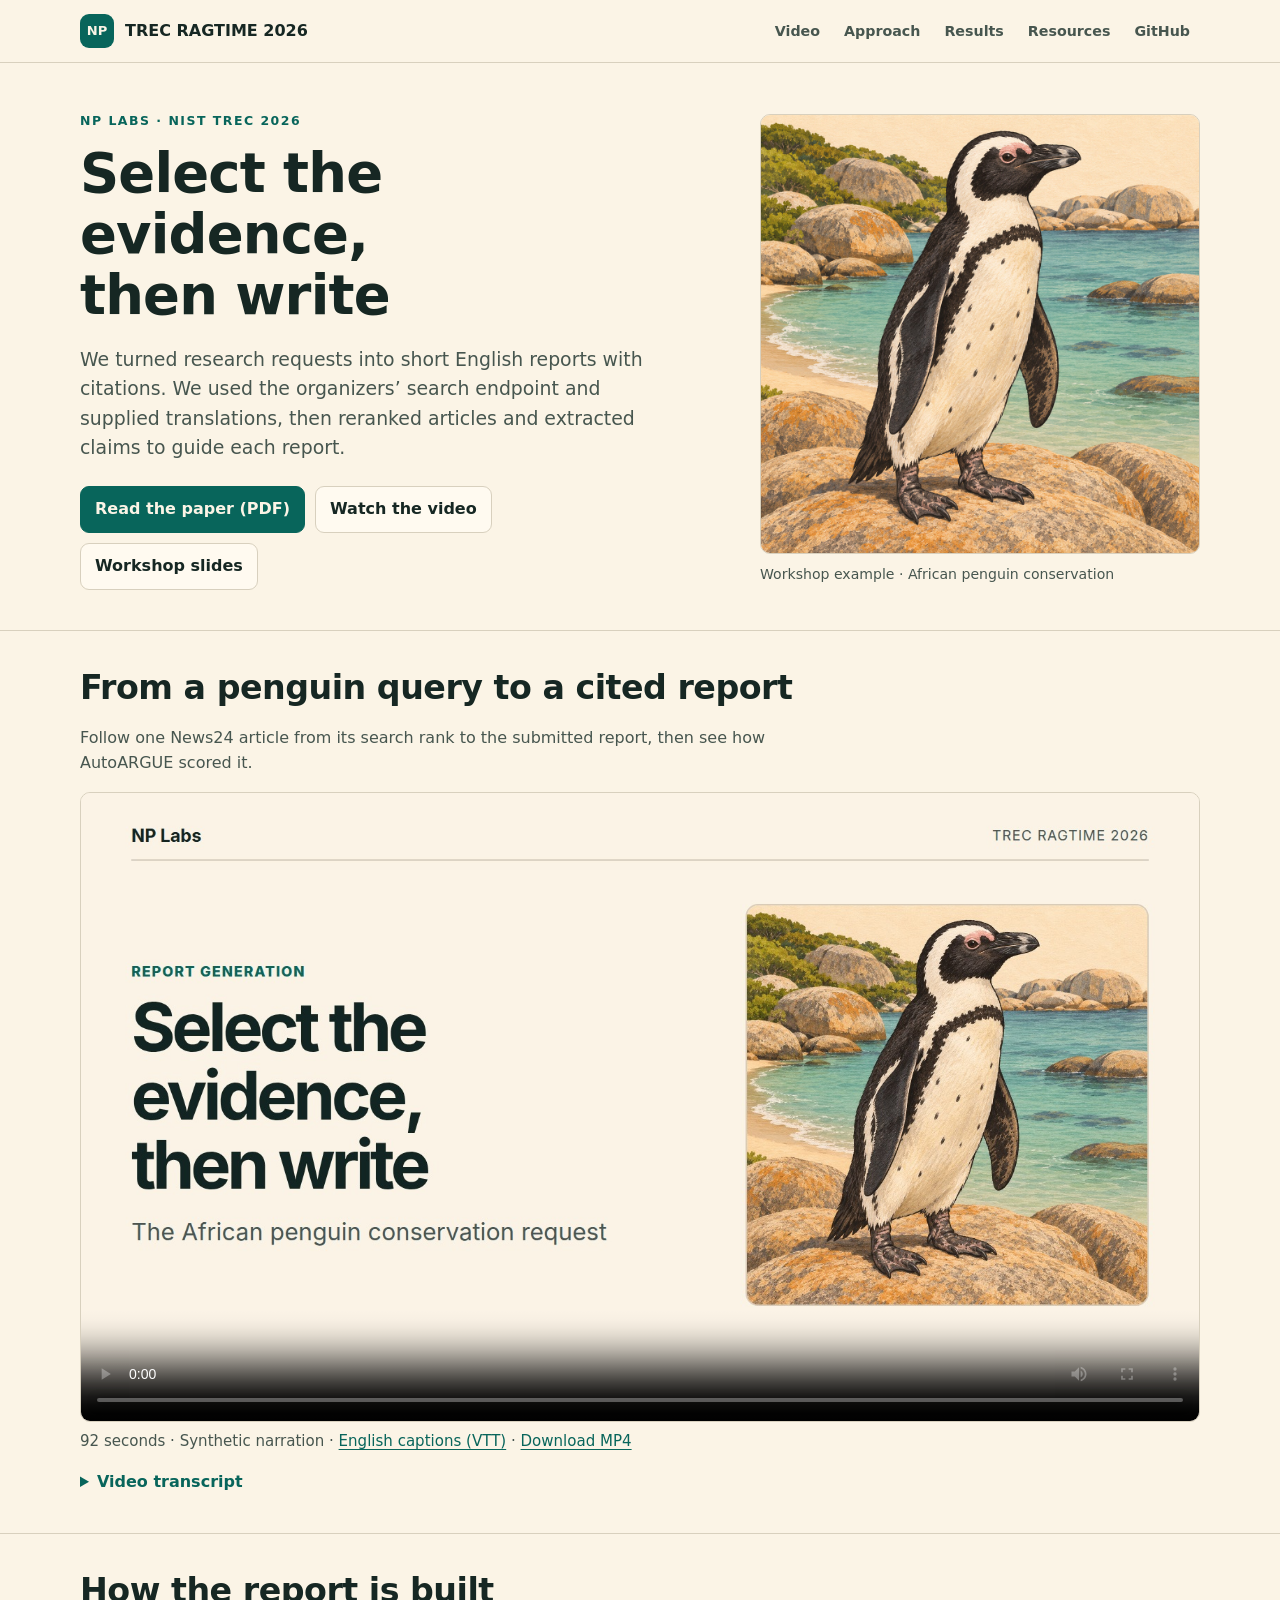
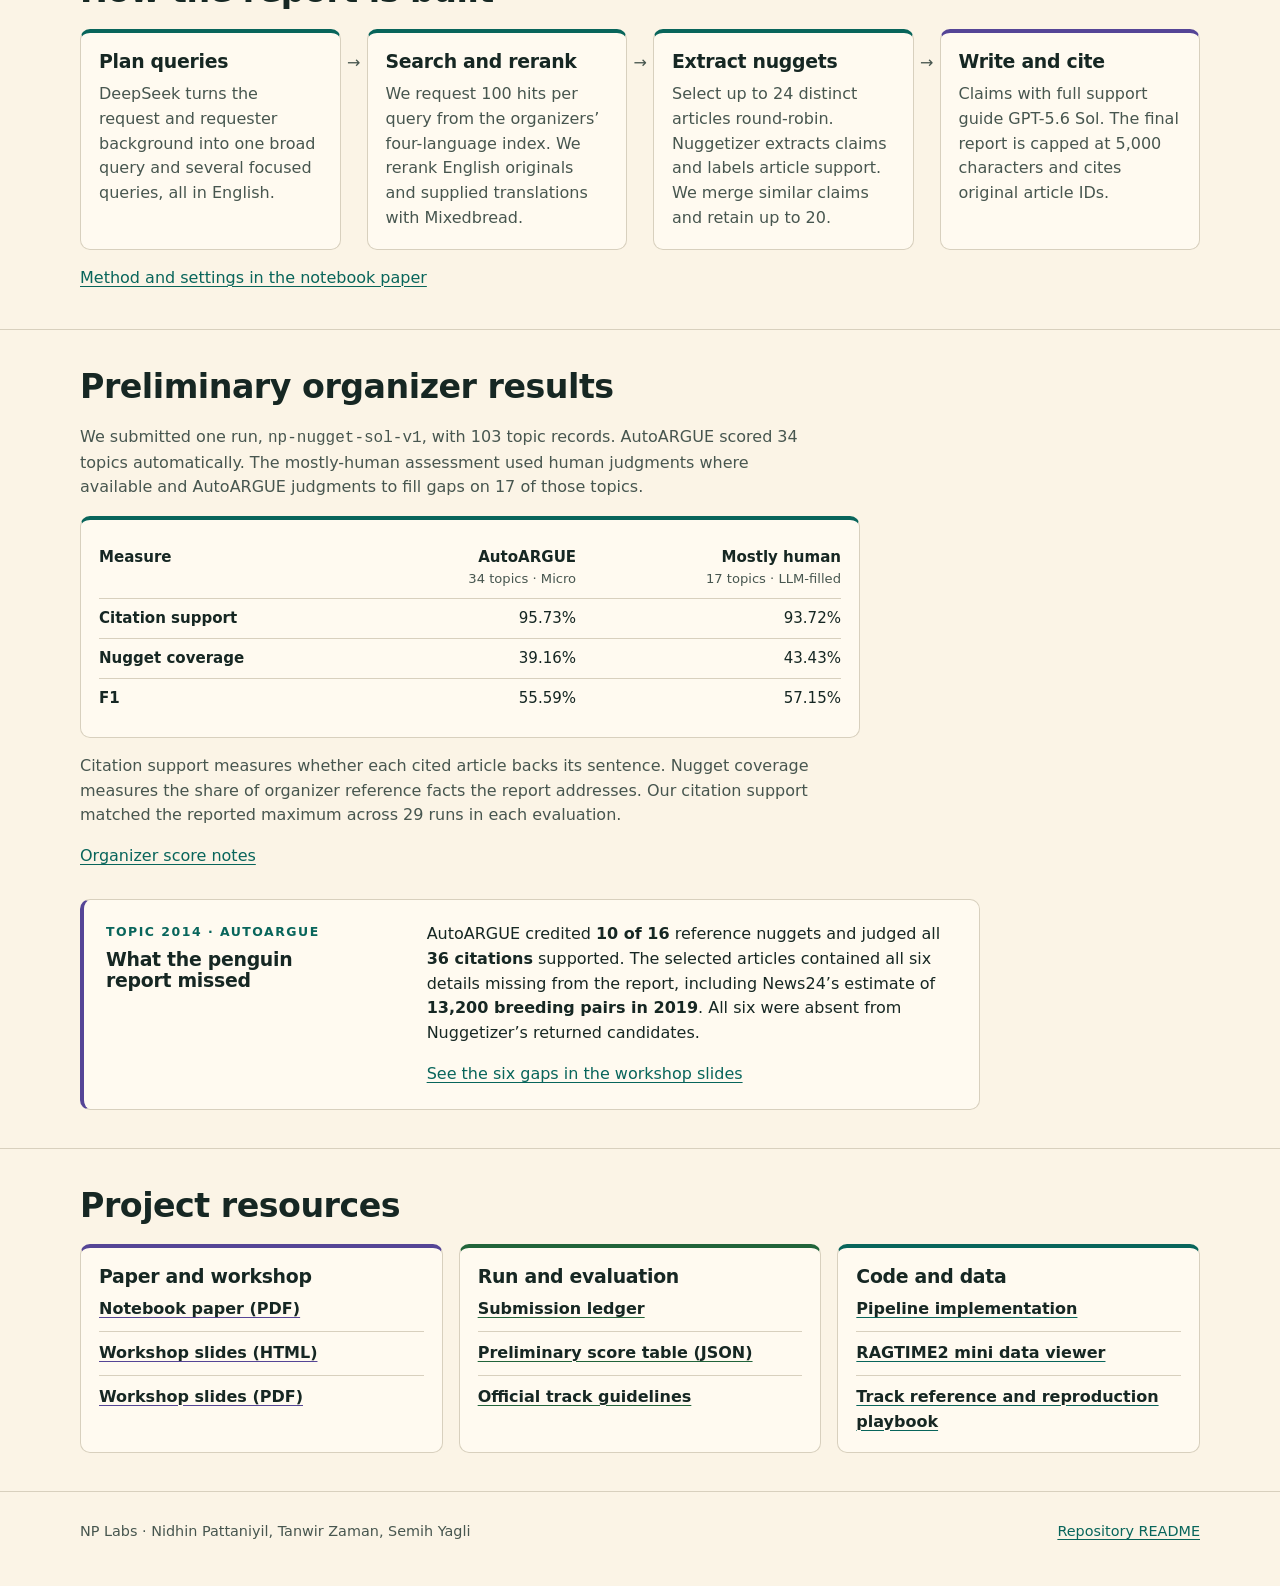
==== commit 600a4b4f: "Add RAGTIME project page and narrated walkthrough" ====
--- a/index.html
+++ b/index.html
@@ -1,76 +1,179 @@
-<!DOCTYPE html>
+<!doctype html>
 <html lang="en">
 <head>
   <meta charset="utf-8">
   <meta name="viewport" content="width=device-width, initial-scale=1">
-  <meta name="description" content="Project landing page for the TREC RAGTIME 2026 reference, reproduction playbook, and mini data viewer.">
-  <title>TREC RAGTIME 2026 Companion</title>
-  <style>
-    :root {
-      color-scheme: light;
-      --bg: #f4f7f9;
-      --paper: #ffffff;
-      --ink: #17202a;
-      --muted: #596775;
-      --line: #d8e1ea;
-      --accent: #0f766e;
-      --accent-dark: #0a5b55;
-      --soft: #e7f4f2;
-      font-family: Inter, ui-sans-serif, system-ui, -apple-system, BlinkMacSystemFont, "Segoe UI", sans-serif;
-    }
-    * { box-sizing: border-box; }
-    body { margin: 0; background: var(--bg); color: var(--ink); }
-    a { color: var(--accent-dark); font-weight: 800; text-underline-offset: 0.16em; }
-    .skip-link { position: absolute; top: 12px; left: 16px; transform: translateY(-180%); padding: 10px 12px; border-radius: 6px; background: var(--ink); color: #fff; }
-    .skip-link:focus { transform: translateY(0); }
-    main { width: min(1040px, calc(100% - 32px)); margin: 0 auto; padding: 64px 0; }
-    header { max-width: 780px; margin-bottom: 32px; }
-    .kicker { margin: 0 0 10px; color: var(--accent); font-size: 0.8rem; font-weight: 900; letter-spacing: 0.08em; text-transform: uppercase; }
-    h1, h2 { margin: 0; line-height: 1.12; }
-    h1 { font-size: clamp(2.4rem, 7vw, 5rem); }
-    h2 { font-size: 1.3rem; }
-    .lede { margin: 18px 0 0; color: var(--muted); font-size: 1.08rem; line-height: 1.65; }
-    .grid { display: grid; grid-template-columns: repeat(2, minmax(0, 1fr)); gap: 18px; }
-    article { display: flex; min-height: 230px; flex-direction: column; padding: 26px; border: 1px solid var(--line); border-radius: 10px; background: var(--paper); box-shadow: 0 16px 40px rgba(31, 45, 61, 0.07); }
-    article:first-child { border-top: 5px solid var(--accent); }
-    article p { color: var(--muted); line-height: 1.6; }
-    .action { align-self: flex-start; margin-top: auto; padding: 10px 14px; border-radius: 8px; background: var(--accent); color: #fff; text-decoration: none; }
-    .action:hover, .action:focus-visible { background: var(--accent-dark); }
-    .secondary { background: var(--soft); color: var(--accent-dark); }
-    .secondary:hover, .secondary:focus-visible { background: #d4ebe7; }
-    footer { margin-top: 28px; color: var(--muted); font-size: 0.92rem; }
-    @media (max-width: 700px) {
-      main { padding: 40px 0; }
-      .grid { grid-template-columns: 1fr; }
-      article { min-height: 0; }
-    }
-  </style>
+  <meta name="description" content="NP Labs at TREC RAGTIME 2026. See how we selected evidence from a multilingual news collection and wrote short, cited English reports.">
+  <title>TREC RAGTIME 2026 · NP Labs</title>
+  <link rel="stylesheet" href="assets/site.css">
 </head>
-<body>
-  <a class="skip-link" href="#resources">Skip to project resources</a>
-  <main>
-    <header>
-      <p class="kicker">Working companion</p>
-      <h1>TREC RAGTIME 2026</h1>
-      <p class="lede">Reference material and a lightweight notebook for exploring the RAGTIME2 collection, understanding the current track, and learning from the strongest 2025 system patterns.</p>
-    </header>
+<body id="top">
+  <a class="skip-link" href="#main">Skip to content</a>
+  <header class="topbar">
+    <div class="shell topbar-inner">
+      <a class="brand" href="#top">
+        <span class="brand-mark" aria-hidden="true">NP</span>
+        <span>TREC RAGTIME 2026</span>
+      </a>
+      <nav aria-label="Project navigation">
+        <a href="#film">Video</a>
+        <a href="#approach">Approach</a>
+        <a href="#results">Results</a>
+        <a href="#resources">Resources</a>
+        <a href="https://github.com/npatta01/trec_ragtime_2026">GitHub</a>
+      </nav>
+    </div>
+  </header>
 
-    <section id="resources" class="grid" aria-label="Project resources">
-      <article>
-        <h2>Track Reference and Reproduction Playbook</h2>
-        <p>Review the 2026 dataset, search API, submission formats, schedule, and scoring notes, followed by a practical synthesis of eight 2025 system families.</p>
-        <a class="action" href="reports/2026-quick-reference-and-2025-reproduction-playbook/">Open the report</a>
-      </article>
-      <article>
-        <h2>RAGTIME2 Mini Data Viewer</h2>
-        <p>Inspect bounded original-language and machine-translated samples from Hugging Face, with an optional private retrieval API example.</p>
-        <a class="action secondary" href="https://github.com/npatta01/trec_ragtime_2026/blob/main/notebooks/ragtime2_mini_viewer.ipynb">Open the notebook</a>
-      </article>
+  <main id="main" tabindex="-1">
+    <section class="hero" aria-labelledby="project-title">
+      <div class="shell hero-inner">
+        <div>
+          <p class="eyebrow">NP Labs · NIST TREC 2026</p>
+          <h1 id="project-title">Select the evidence,<br>then write</h1>
+          <p class="lede">We turned research requests into short English reports with citations. We used the organizers’ search endpoint and supplied translations, then reranked articles and extracted claims to guide each report.</p>
+          <div class="actions">
+            <a class="button primary" href="paper/ragtime2026-np-draft.pdf">Read the paper (PDF)</a>
+            <a class="button" href="#film">Watch the video</a>
+            <a class="button" href="slides/ragtime2026.html">Workshop slides</a>
+          </div>
+        </div>
+        <figure class="hero-figure">
+          <img class="hero-art" src="slides/art/african-penguin.jpg" width="1080" height="1080"
+               alt="Illustration of an African penguin standing on a rocky shore">
+          <figcaption>Workshop example · African penguin conservation</figcaption>
+        </figure>
+      </div>
     </section>
 
-    <footer>
-      <p>Source code and setup instructions are available in the <a href="https://github.com/npatta01/trec_ragtime_2026">GitHub repository</a>.</p>
-    </footer>
+    <section id="film" class="section" aria-labelledby="film-title">
+      <div class="shell">
+        <h2 id="film-title">From a penguin query to a cited report</h2>
+        <p class="section-intro">Follow one News24 article from its search rank to the submitted report, then see how AutoARGUE scored it.</p>
+        <figure class="film">
+          <video controls playsinline preload="metadata" poster="assets/ragtime-approach.jpg"
+                 width="1600" height="900" aria-label="RAGTIME approach and penguin report example">
+            <source src="assets/ragtime-approach.mp4" type="video/mp4">
+            <track src="assets/ragtime-approach.vtt" kind="captions" srclang="en" label="English">
+            <a href="assets/ragtime-approach.mp4">Watch the video (MP4)</a>
+          </video>
+          <figcaption>
+            92 seconds · Synthetic narration · <a href="assets/ragtime-approach.vtt">English captions (VTT)</a> ·
+            <a href="assets/ragtime-approach.mp4" download>Download MP4</a>
+          </figcaption>
+        </figure>
+        <details class="transcript">
+          <summary>Video transcript</summary>
+          <p>At TREC RAGTIME 2026, NP Labs turned multilingual news into short English reports with citations. One topic asked how African penguin populations changed and what could protect them.</p>
+          <p>DeepSeek produced eight English queries. One looked for conservation measures and fishing restrictions. The organizers’ search returned 100 hits per query across English, Spanish, Russian, and Chinese.</p>
+          <p>Mixedbread reranked the English article text. News24 rose from sixteenth to first for the fishing query. We selected 24 distinct articles across the ranked lists and kept 19 extracted claims for this topic.</p>
+          <p>The supported claims guided GPT-5.6 Sol. The report cited News24 for a 2008 experiment. The study found that fishing restrictions slowed annual population decline from about 7% to 5%.</p>
+          <p>For this topic, AutoARGUE supported all 36 citations and credited 10 of 16 reference nuggets. Selected articles contained all six missing details. All six were absent from the candidates Nuggetizer returned. News24 gave an estimate of 13,200 breeding pairs in 2019 that the report missed.</p>
+          <p>Across 34 topics, preliminary AutoARGUE scored our citation support at 95.73%. The report set covered 39.16% of reference nuggets across those same topics.</p>
+        </details>
+      </div>
+    </section>
+
+    <section id="approach" class="section" aria-labelledby="approach-title">
+      <div class="shell">
+        <h2 id="approach-title">How the report is built</h2>
+        <ol class="pipeline" role="list" aria-label="Submitted report generation pipeline">
+          <li class="card">
+            <h3>Plan queries</h3>
+            <p>DeepSeek turns the request and requester background into one broad query and several focused queries, all in English.</p>
+          </li>
+          <li class="card">
+            <h3>Search and rerank</h3>
+            <p>We request 100 hits per query from the organizers’ four-language index. We rerank English originals and supplied translations with Mixedbread.</p>
+          </li>
+          <li class="card">
+            <h3>Extract nuggets</h3>
+            <p>Select up to 24 distinct articles round-robin. Nuggetizer extracts claims and labels article support. We merge similar claims and retain up to 20.</p>
+          </li>
+          <li class="card violet">
+            <h3>Write and cite</h3>
+            <p>Claims with full support guide GPT-5.6 Sol. The final report is capped at 5,000 characters and cites original article IDs.</p>
+          </li>
+        </ol>
+        <p class="section-link"><a href="paper/ragtime2026-np-draft.pdf">Method and settings in the notebook paper</a></p>
+      </div>
+    </section>
+
+    <section id="results" class="section" aria-labelledby="results-title">
+      <div class="shell">
+        <h2 id="results-title">Preliminary organizer results</h2>
+        <p class="section-intro">We submitted one run, <code>np-nugget-sol-v1</code>, with 103 topic records. AutoARGUE scored 34 topics automatically. The mostly-human assessment used human judgments where available and AutoARGUE judgments to fill gaps on 17 of those topics.</p>
+        <div class="card scorecard">
+          <table>
+            <caption class="sr-only">Preliminary scores for the same submission under two evaluations</caption>
+            <thead>
+              <tr>
+                <th scope="col">Measure</th>
+                <th scope="col">AutoARGUE<span>34 topics · Micro</span></th>
+                <th scope="col">Mostly human<span>17 topics · LLM-filled</span></th>
+              </tr>
+            </thead>
+            <tbody>
+              <tr><th scope="row">Citation support</th><td>95.73%</td><td>93.72%</td></tr>
+              <tr><th scope="row">Nugget coverage</th><td>39.16%</td><td>43.43%</td></tr>
+              <tr><th scope="row">F1</th><td>55.59%</td><td>57.15%</td></tr>
+            </tbody>
+          </table>
+        </div>
+        <p class="section-note">Citation support measures whether each cited article backs its sentence. Nugget coverage measures the share of organizer reference facts the report addresses. Our citation support matched the reported maximum across 29 runs in each evaluation.</p>
+        <p class="section-link"><a href="https://github.com/npatta01/trec_ragtime_2026/blob/main/results/2026-11-02/README.md">Organizer score notes</a></p>
+
+        <aside class="case-study" aria-labelledby="case-title">
+          <div>
+            <p class="eyebrow">Topic 2014 · AutoARGUE</p>
+            <h3 id="case-title">What the penguin report missed</h3>
+          </div>
+          <div>
+            <p>AutoARGUE credited <strong>10 of 16</strong> reference nuggets and judged all <strong>36 citations</strong> supported. The selected articles contained all six details missing from the report, including News24’s estimate of <strong>13,200 breeding pairs in 2019</strong>. All six were absent from Nuggetizer’s returned candidates.</p>
+            <p class="section-link"><a href="slides/ragtime2026.html#/coverage-gaps">See the six gaps in the workshop slides</a></p>
+          </div>
+        </aside>
+      </div>
+    </section>
+
+    <section id="resources" class="section" aria-labelledby="resources-title">
+      <div class="shell">
+        <h2 id="resources-title">Project resources</h2>
+        <div class="grid">
+          <article class="card violet">
+            <h3>Paper and workshop</h3>
+            <ul class="links">
+              <li><a href="paper/ragtime2026-np-draft.pdf">Notebook paper (PDF)</a></li>
+              <li><a href="slides/ragtime2026.html">Workshop slides (HTML)</a></li>
+              <li><a href="slides/ragtime2026.pdf">Workshop slides (PDF)</a></li>
+            </ul>
+          </article>
+          <article class="card green">
+            <h3>Run and evaluation</h3>
+            <ul class="links">
+              <li><a href="https://github.com/npatta01/trec_ragtime_2026/blob/main/submissions/np-nugget-sol-v1/LEDGER.md">Submission ledger</a></li>
+              <li><a href="https://github.com/npatta01/trec_ragtime_2026/blob/main/paper/organizer-results-table.json">Preliminary score table (JSON)</a></li>
+              <li><a href="https://docs.google.com/document/d/1XqypNTHxIdazxfnUebrp-EsUuGNhodhQGrJIDnYGaB4/edit">Official track guidelines</a></li>
+            </ul>
+          </article>
+          <article class="card">
+            <h3>Code and data</h3>
+            <ul class="links">
+              <li><a href="https://github.com/npatta01/trec_ragtime_2026/tree/main/src/trec_ragtime">Pipeline implementation</a></li>
+              <li><a href="https://github.com/npatta01/trec_ragtime_2026/blob/main/notebooks/ragtime2_mini_viewer.ipynb">RAGTIME2 mini data viewer</a></li>
+              <li><a href="reports/2026-quick-reference-and-2025-reproduction-playbook/">Track reference and reproduction playbook</a></li>
+            </ul>
+          </article>
+        </div>
+      </div>
+    </section>
   </main>
+
+  <footer>
+    <div class="shell footer-inner">
+      <p>NP Labs · Nidhin Pattaniyil, Tanwir Zaman, Semih Yagli</p>
+      <a href="https://github.com/npatta01/trec_ragtime_2026#readme">Repository README</a>
+    </div>
+  </footer>
 </body>
 </html>
--- a/assets/site.css
+++ b/assets/site.css
@@ -0,0 +1,438 @@
+:root {
+  color-scheme: light dark;
+  --bg: #fbf4e6;
+  --panel: #fffaf0;
+  --ink: #162723;
+  --muted: #47564f;
+  --line: #d8d0be;
+  --teal: #08655b;
+  --indigo: #554596;
+  --green: #21643a;
+  --focus: #855000;
+  --radius: 10px;
+  --shell: 1120px;
+}
+
+@media (prefers-color-scheme: dark) {
+  :root {
+    --bg: #111b19;
+    --panel: #1d2925;
+    --ink: #f0f6f2;
+    --muted: #bac7bf;
+    --line: #3c4941;
+    --teal: #76dacc;
+    --indigo: #c1aff6;
+    --green: #82dda0;
+    --focus: #f0c46f;
+  }
+}
+
+* { box-sizing: border-box; }
+
+body {
+  margin: 0;
+  background: var(--bg);
+  color: var(--ink);
+  font: 1rem/1.55 Inter, ui-sans-serif, system-ui, -apple-system, BlinkMacSystemFont, "Segoe UI", sans-serif;
+}
+
+a {
+  color: var(--teal);
+  text-decoration-thickness: 1px;
+  text-underline-offset: 3px;
+}
+
+:focus-visible {
+  outline: 3px solid var(--focus);
+  outline-offset: 4px;
+}
+
+h1, h2, h3, p { margin: 0; }
+
+h1, h2, h3 {
+  letter-spacing: -0.015em;
+  line-height: 1.12;
+  text-wrap: balance;
+}
+
+h1 {
+  font-size: clamp(2.2rem, 4.7vw, 3.4rem);
+  font-weight: 820;
+}
+
+h2 {
+  margin-bottom: 20px;
+  font-size: clamp(1.5rem, 2.6vw, 2.1rem);
+  font-weight: 800;
+}
+
+h3 {
+  font-size: 1.18rem;
+  font-weight: 780;
+}
+
+.shell {
+  width: min(var(--shell), calc(100% - 32px));
+  margin-inline: auto;
+}
+
+.skip-link {
+  position: fixed;
+  z-index: 2;
+  top: 12px;
+  left: 16px;
+  padding: 8px 12px;
+  opacity: 0;
+  pointer-events: none;
+  background: var(--panel);
+}
+
+.skip-link:focus { opacity: 1; pointer-events: auto; }
+
+.topbar {
+  position: sticky;
+  z-index: 1;
+  top: 0;
+  border-bottom: 1px solid var(--line);
+  background: var(--bg);
+}
+
+.topbar-inner, .footer-inner {
+  display: flex;
+  align-items: center;
+  justify-content: space-between;
+  gap: 12px 18px;
+}
+
+.topbar-inner { min-height: 62px; }
+
+.brand {
+  display: flex;
+  align-items: center;
+  gap: 11px;
+  color: var(--ink);
+  font-weight: 780;
+  text-decoration: none;
+}
+
+.brand-mark {
+  display: grid;
+  width: 34px;
+  height: 34px;
+  place-items: center;
+  border-radius: 9px;
+  background: var(--teal);
+  color: var(--bg);
+  font-size: 0.82rem;
+  font-weight: 840;
+}
+
+nav {
+  display: flex;
+  flex-wrap: wrap;
+  gap: 4px;
+}
+
+nav a {
+  padding: 7px 10px;
+  border-radius: 8px;
+  color: var(--muted);
+  font-size: 0.89rem;
+  font-weight: 650;
+  text-decoration: none;
+}
+
+nav a:hover {
+  background: var(--panel);
+  color: var(--ink);
+}
+
+.hero {
+  padding: 48px 0 40px;
+  border-bottom: 1px solid var(--line);
+}
+
+.hero-inner {
+  display: grid;
+  grid-template-columns: minmax(0, 1.2fr) minmax(0, 1fr);
+  align-items: center;
+  gap: clamp(24px, 5vw, 64px);
+}
+
+.hero-art {
+  display: block;
+  width: 100%;
+  height: auto;
+  border: 1px solid var(--line);
+  border-radius: var(--radius);
+}
+
+.eyebrow {
+  margin-bottom: 14px;
+  color: var(--teal);
+  font-size: 0.78rem;
+  font-weight: 800;
+  letter-spacing: 0.12em;
+  text-transform: uppercase;
+}
+
+.lede {
+  max-width: 55ch;
+  margin-top: 18px;
+  color: var(--muted);
+  font-size: clamp(1.02rem, 1.5vw, 1.18rem);
+}
+
+.actions {
+  display: flex;
+  flex-wrap: wrap;
+  gap: 10px;
+  margin-top: 24px;
+}
+
+.button {
+  display: inline-flex;
+  justify-content: center;
+  padding: 10px 14px;
+  border: 1px solid var(--line);
+  border-radius: 9px;
+  background: var(--panel);
+  color: var(--ink);
+  font-weight: 700;
+  text-decoration: none;
+}
+
+.button:hover { border-color: var(--teal); }
+
+.button.primary {
+  border-color: var(--teal);
+  background: var(--teal);
+  color: var(--bg);
+}
+
+.button.primary:hover { text-decoration: underline; }
+
+.hero-figure {
+  width: 100%;
+  max-width: 440px;
+  margin: 0;
+  justify-self: end;
+}
+
+.hero-figure figcaption {
+  margin-top: 10px;
+  color: var(--muted);
+  font-size: 0.88rem;
+}
+
+.sr-only {
+  position: absolute;
+  width: 1px;
+  height: 1px;
+  padding: 0;
+  overflow: hidden;
+  clip-path: inset(50%);
+  white-space: nowrap;
+}
+
+main, .section { scroll-margin-top: 64px; }
+
+.section {
+  padding: 38px 0;
+  border-bottom: 1px solid var(--line);
+}
+
+.section-intro, .section-note {
+  max-width: 72ch;
+  color: var(--muted);
+}
+
+.section-intro { margin-bottom: 16px; }
+.section-note, .section-link { margin-top: 16px; }
+
+.pipeline, .grid {
+  display: grid;
+  gap: 16px;
+}
+
+.pipeline {
+  grid-template-columns: repeat(4, minmax(0, 1fr));
+  margin: 0;
+  padding: 0;
+  list-style: none;
+}
+.grid { grid-template-columns: repeat(3, minmax(0, 1fr)); }
+
+@media (min-width: 921px) {
+  .pipeline { column-gap: 26px; }
+
+  .pipeline > li { position: relative; }
+
+  .pipeline > li:not(:last-child)::after {
+    position: absolute;
+    top: 18px;
+    right: -21px;
+    content: "→" / "";
+    color: var(--muted);
+  }
+}
+
+.card {
+  --accent: var(--teal);
+  padding: 18px;
+  border: 1px solid var(--line);
+  border-top: 4px solid var(--accent);
+  border-radius: var(--radius);
+  background: var(--panel);
+}
+
+.card.violet { --accent: var(--indigo); }
+.card.green { --accent: var(--green); }
+
+.card > p, .card > ul { margin-top: 10px; }
+
+.card p { color: var(--muted); }
+
+.film { margin: 0; }
+
+.film video {
+  display: block;
+  width: 100%;
+  height: auto;
+  border: 1px solid var(--line);
+  border-radius: var(--radius);
+  background: #fbf4e5;
+}
+
+.film figcaption {
+  margin-top: 8px;
+  color: var(--muted);
+  font-size: 0.94rem;
+}
+
+.transcript { margin-top: 16px; }
+
+.transcript summary {
+  width: fit-content;
+  cursor: pointer;
+  color: var(--teal);
+  font-weight: 700;
+}
+
+.transcript p {
+  max-width: 72ch;
+  margin-top: 12px;
+  color: var(--muted);
+}
+
+.scorecard { max-width: 780px; }
+
+.case-study {
+  display: grid;
+  grid-template-columns: minmax(0, 1fr) minmax(0, 1.8fr);
+  gap: 16px 26px;
+  max-width: 900px;
+  margin-top: 30px;
+  padding: 22px;
+  border: 1px solid var(--line);
+  border-left: 4px solid var(--indigo);
+  border-radius: var(--radius);
+  background: var(--panel);
+}
+
+.case-study .eyebrow { margin-bottom: 8px; }
+
+table {
+  width: 100%;
+  border-collapse: collapse;
+  font-size: 0.94rem;
+  font-variant-numeric: tabular-nums;
+}
+
+th, td {
+  padding: 8px 0;
+  text-align: left;
+  vertical-align: top;
+}
+
+tr + tr, tbody { border-top: 1px solid var(--line); }
+tbody th { font-weight: 600; }
+
+thead span {
+  display: block;
+  color: var(--muted);
+  font-size: 0.82rem;
+  font-weight: 500;
+}
+
+th:not(:first-child), td {
+  padding-left: 12px;
+  text-align: right;
+}
+
+.links {
+  margin: 0;
+  padding: 0;
+  list-style: none;
+}
+
+.links li + li {
+  margin-top: 9px;
+  padding-top: 9px;
+  border-top: 1px solid var(--line);
+}
+
+.links a {
+  color: var(--ink);
+  font-weight: 650;
+  text-decoration-color: var(--accent);
+}
+
+.links a:hover { color: var(--accent); }
+
+footer {
+  padding: 28px 0 44px;
+  color: var(--muted);
+  font-size: 0.9rem;
+}
+
+.footer-inner { flex-wrap: wrap; }
+
+@media (max-width: 920px) {
+  .pipeline { grid-template-columns: repeat(2, minmax(0, 1fr)); }
+}
+
+@media (max-width: 700px) {
+  .topbar { position: static; }
+
+  .topbar-inner {
+    flex-direction: column;
+    align-items: flex-start;
+    gap: 6px;
+    padding: 10px 0;
+  }
+
+  nav { gap: 2px; }
+  nav a { padding: 9px 6px; }
+  .hero { padding: 32px 0 24px; }
+
+  main, .section { scroll-margin-top: 0; }
+
+  .button { width: 100%; }
+
+  .hero-inner, .grid, .case-study { grid-template-columns: 1fr; }
+
+  .hero-figure { justify-self: start; }
+
+  .card { padding: 14px; }
+}
+
+@media (max-width: 430px) {
+  .pipeline { grid-template-columns: 1fr; }
+
+  .scorecard { padding: 12px; }
+
+  table { font-size: 0.84rem; }
+
+  thead span { font-size: 0.75rem; }
+}
